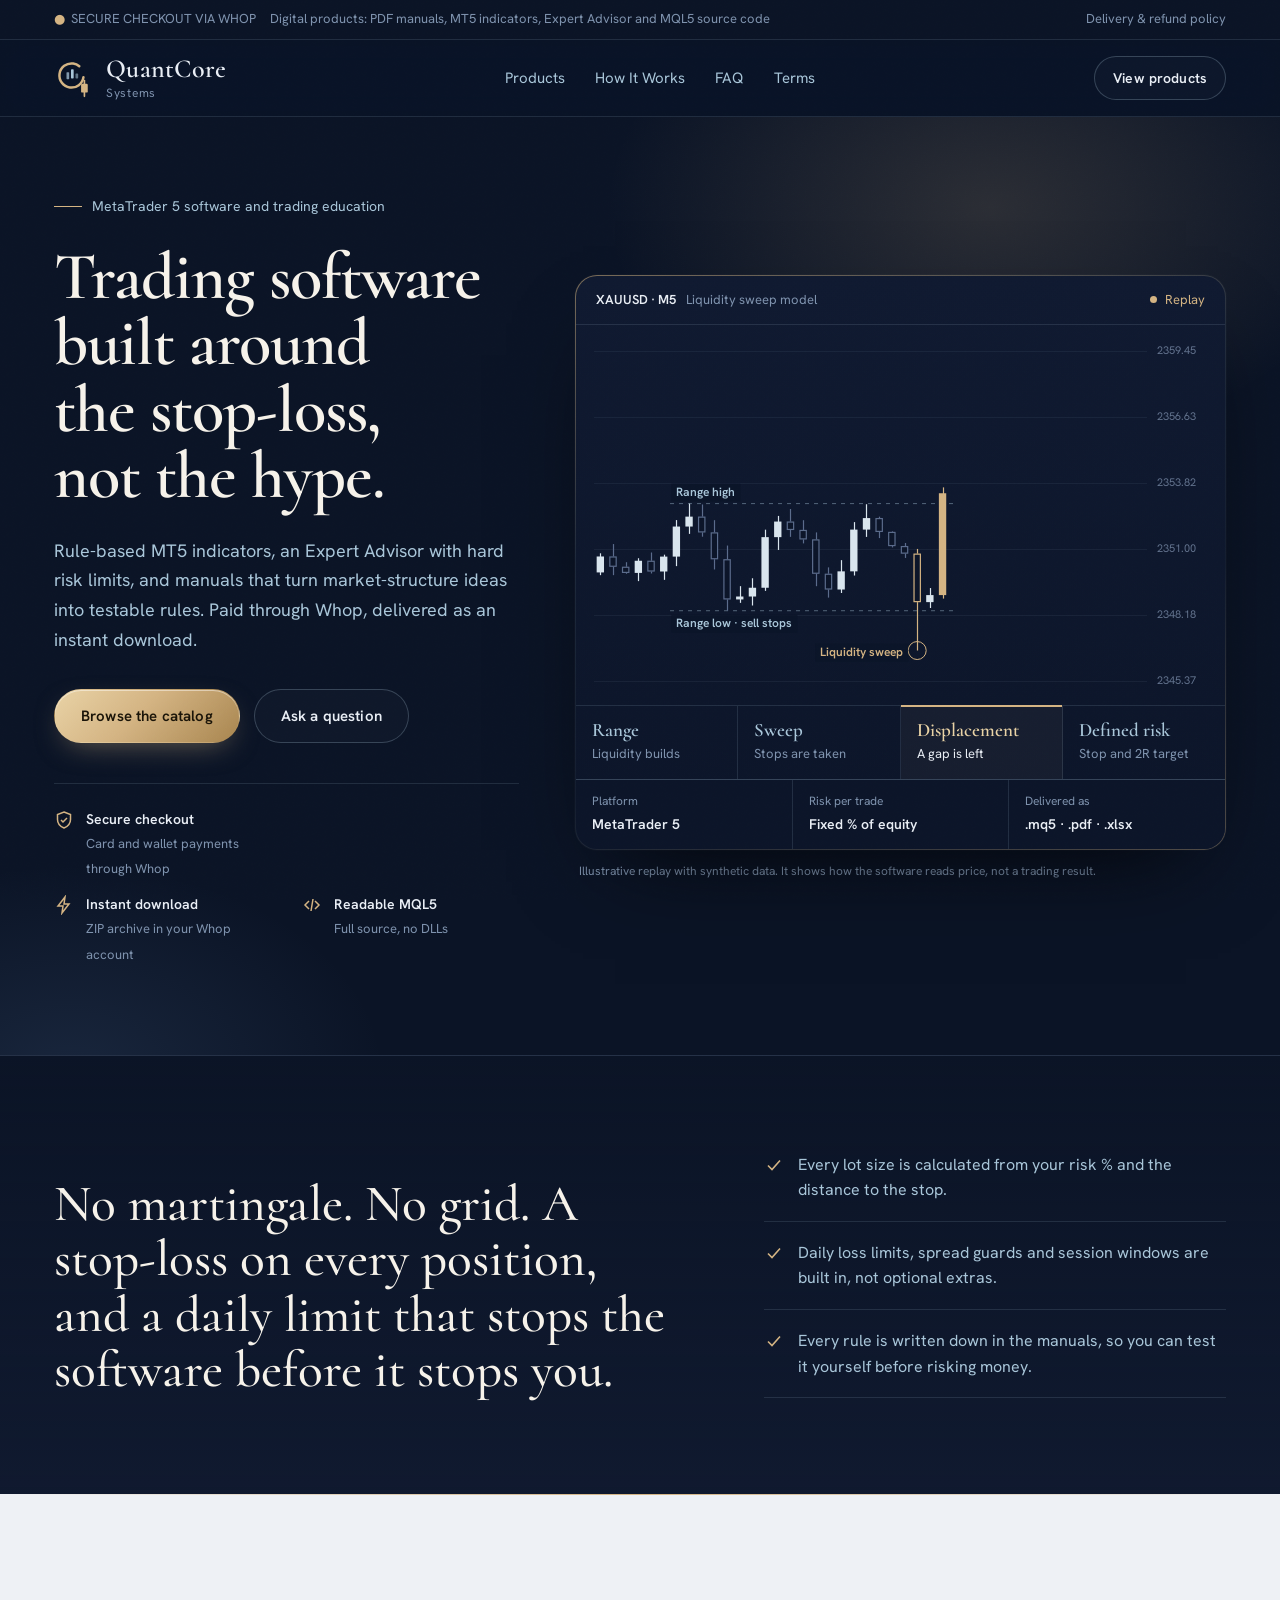
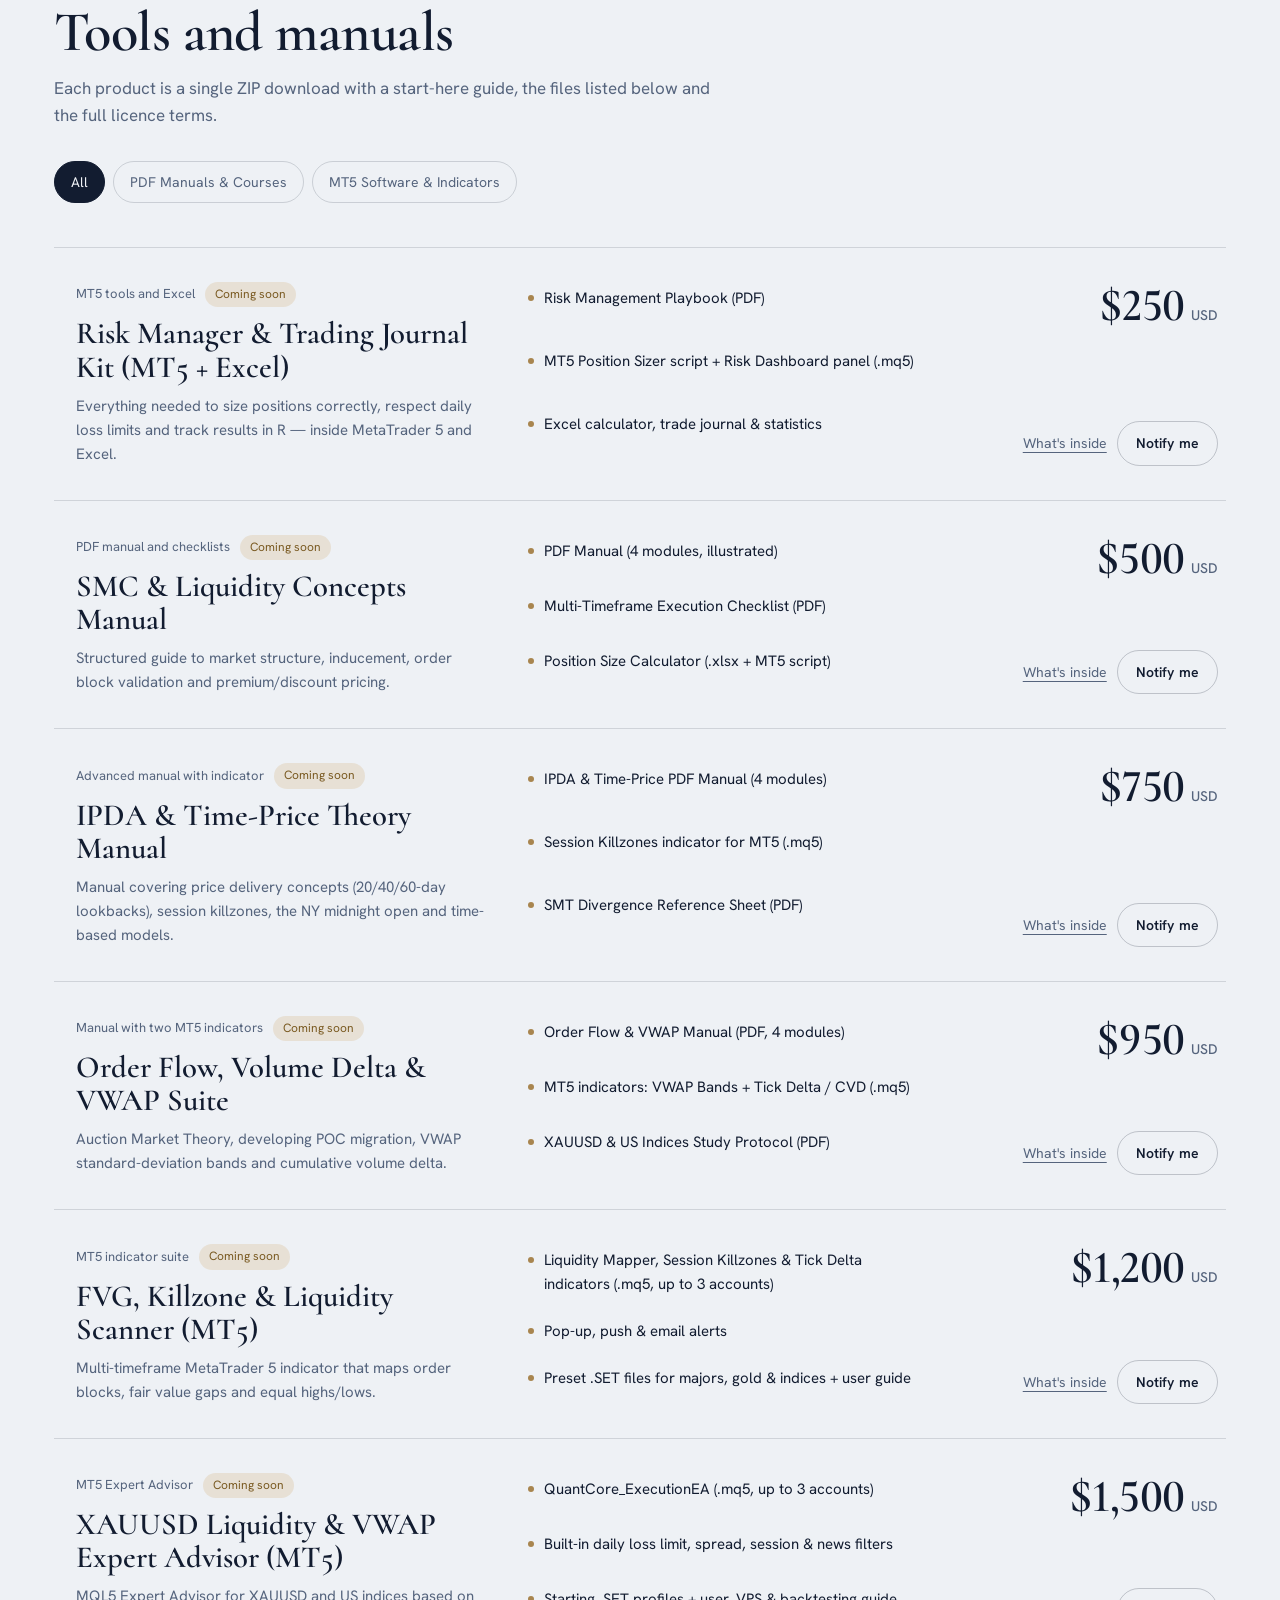
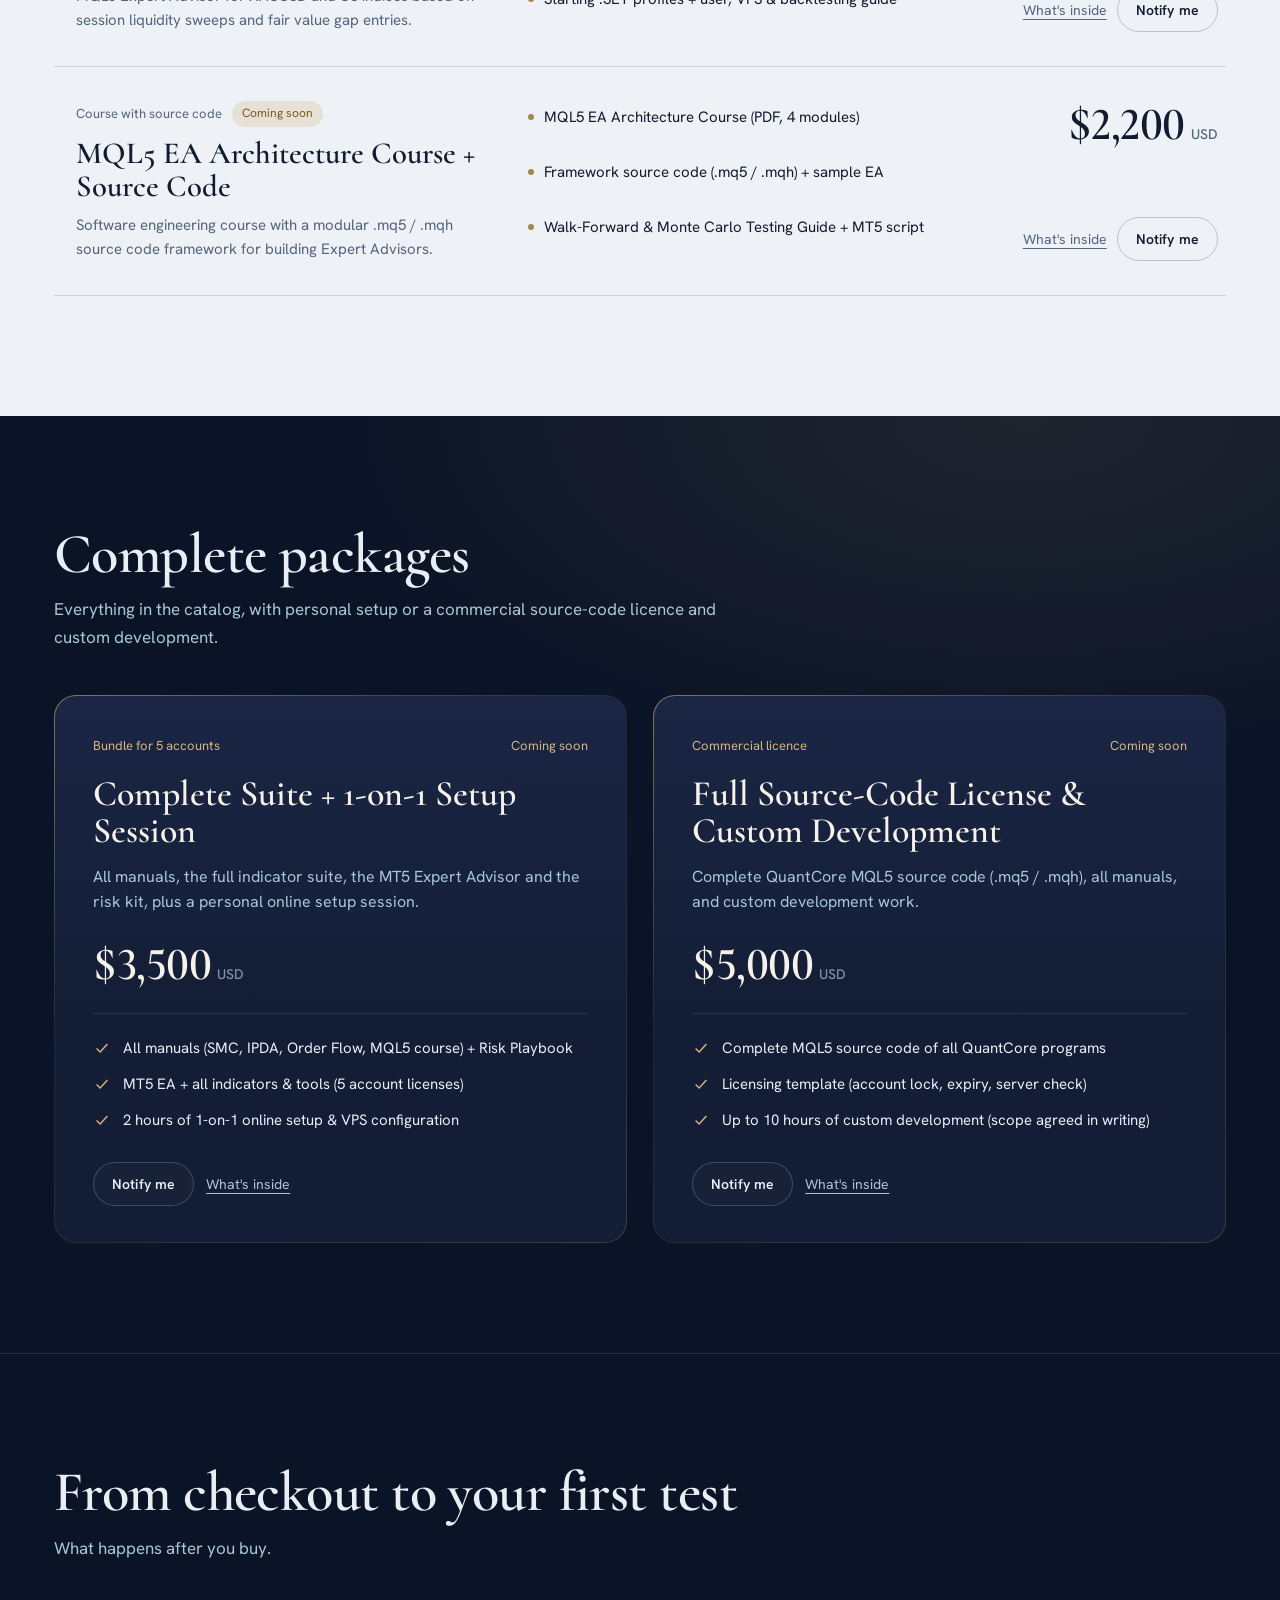
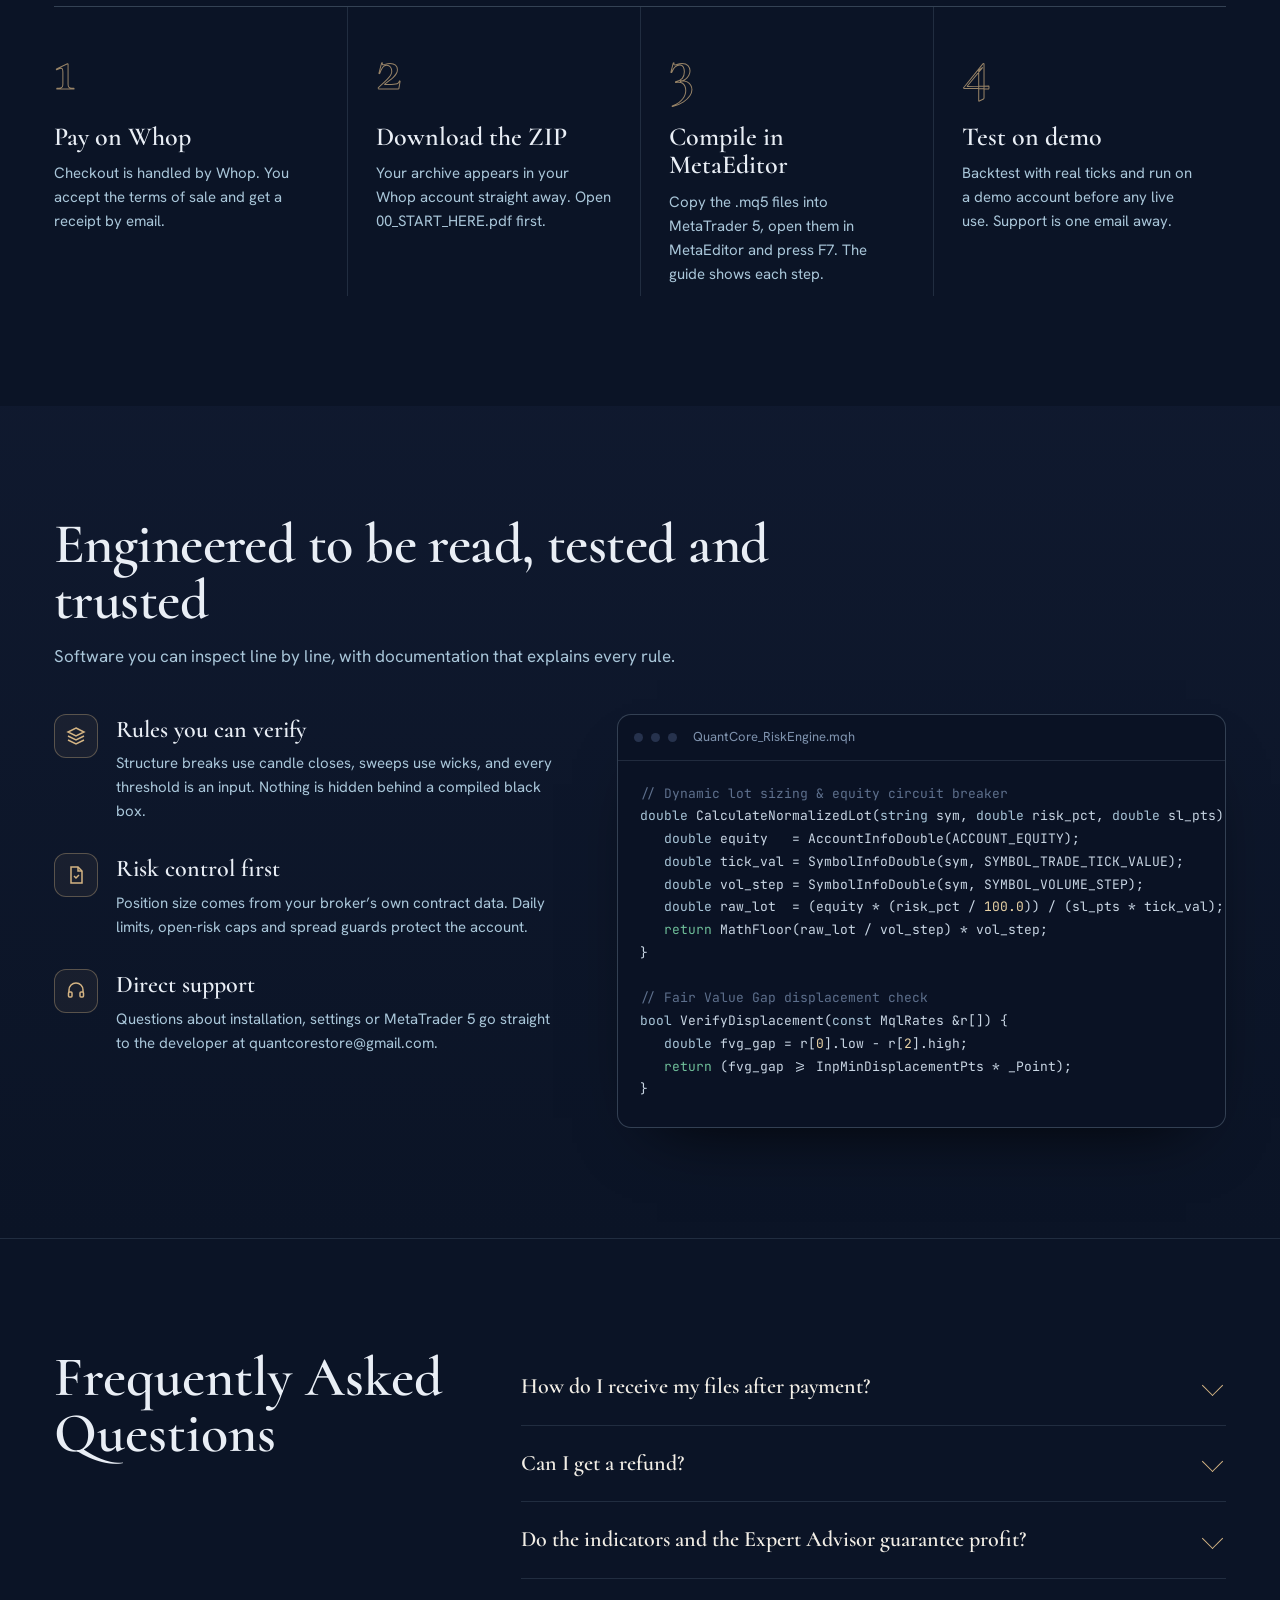
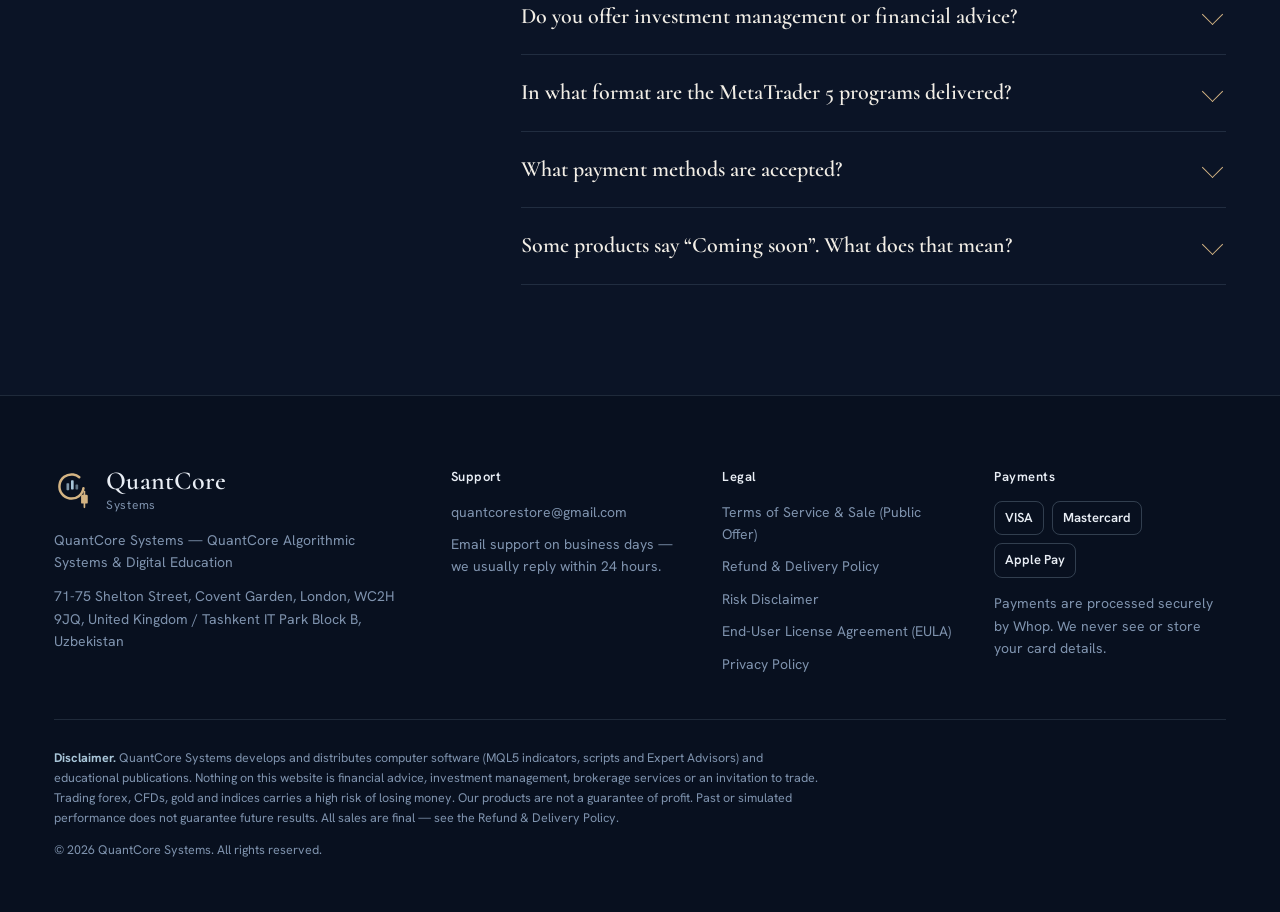
==== index.html @ 987fb8be "QuantCore Systems storefront" ====
<!DOCTYPE html>
<html lang="en">
<head>
<meta charset="UTF-8">
<meta name="viewport" content="width=device-width, initial-scale=1.0">
<title>QuantCore Systems</title>
<meta name="description" content="">
<meta name="theme-color" content="#0B1426">
<link rel="icon" href="assets/logo.svg" type="image/svg+xml">
<link rel="preconnect" href="https://fonts.googleapis.com">
<link rel="preconnect" href="https://fonts.gstatic.com" crossorigin>
<link href="https://fonts.googleapis.com/css2?family=Cormorant:ital,wght@0,500;0,600;0,700;1,500&family=Hanken+Grotesk:wght@400;500;600;700&family=JetBrains+Mono:wght@400&display=swap" rel="stylesheet">
<style>
:root{
  --midnight:#0B1426; --ink:#131D35; --ink-2:#1A2644; --line:rgba(169,198,217,.14); --line-2:rgba(169,198,217,.26);
  --gold:#D4B483; --gold-2:#E9D3A6; --gold-deep:#A8854F; --glacier:#A9C6D9; --fog:#7F93AE;
  --paper:#EEF1F5; --paper-2:#E3E8EF; --text:#E9EEF5; --ink-text:#121C30; --ink-muted:#55647D;
  --bull:#6FBF9A; --bear:#D9776F;
  --serif:"Cormorant", "Iowan Old Style", Georgia, serif;
  --sans:"Hanken Grotesk", system-ui, -apple-system, "Segoe UI", sans-serif;
  --mono:"JetBrains Mono", ui-monospace, Consolas, monospace;
  --r-s:6px; --r-m:14px; --r-l:22px;
  --wrap:1220px;
}
*{box-sizing:border-box}
html{scroll-behavior:smooth;-webkit-text-size-adjust:100%}
@media (prefers-reduced-motion:reduce){html{scroll-behavior:auto}*{animation:none!important;transition:none!important}}
body{margin:0;background:var(--midnight);color:var(--text);font:400 16px/1.6 var(--sans);-webkit-font-smoothing:antialiased;overflow-x:hidden}
img,svg,canvas{display:block}
a{color:inherit}
button{font:inherit;color:inherit;cursor:pointer}
:focus-visible{outline:2px solid var(--gold);outline-offset:3px;border-radius:4px}
.wrap{max-width:var(--wrap);margin:0 auto;padding:0 24px}
.sr{position:absolute;width:1px;height:1px;overflow:hidden;clip:rect(0 0 0 0)}
body::before{content:"";position:fixed;inset:0;pointer-events:none;z-index:100;opacity:.05;mix-blend-mode:overlay;
  background-image:url("data:image/svg+xml,%3Csvg xmlns='http://www.w3.org/2000/svg' width='160' height='160'%3E%3Cfilter id='n'%3E%3CfeTurbulence baseFrequency='.9' numOctaves='2' stitchTiles='stitch'/%3E%3C/filter%3E%3Crect width='100%25' height='100%25' filter='url(%23n)'/%3E%3C/svg%3E")}

/* ---------- buttons ---------- */
.btn{display:inline-flex;align-items:center;justify-content:center;gap:10px;padding:14px 26px;border-radius:999px;font-weight:600;font-size:15px;letter-spacing:.01em;text-decoration:none;border:1px solid transparent;transition:transform .2s,background .2s,border-color .2s,color .2s;position:relative;overflow:hidden;white-space:nowrap}
.btn-gold{background:linear-gradient(135deg,var(--gold-2),var(--gold) 45%,var(--gold-deep));color:#1A1408;box-shadow:0 10px 30px -12px rgba(212,180,131,.55),inset 0 1px 0 rgba(255,255,255,.45)}
.btn-gold::after{content:"";position:absolute;inset:0;background:linear-gradient(105deg,transparent 35%,rgba(255,255,255,.55) 50%,transparent 65%);transform:translateX(-120%);transition:transform .7s}
.btn-gold:hover::after{transform:translateX(120%)}
.btn-gold:hover{transform:translateY(-1px)}
.btn-ghost{border-color:var(--line-2);color:var(--text);background:rgba(255,255,255,.02)}
.btn-ghost:hover{border-color:var(--gold);color:var(--gold-2)}
.btn-dark{background:var(--ink-text);color:var(--paper)}
.btn-dark:hover{background:#000}
.btn-line-dark{border-color:rgba(18,28,48,.22);color:var(--ink-text);background:transparent}
.btn-line-dark:hover{border-color:var(--ink-text)}
.btn-sm{padding:10px 18px;font-size:14px}

/* ---------- top bar & header ---------- */
.topbar{border-bottom:1px solid var(--line);font-size:13px;color:var(--fog)}
.topbar .wrap{display:flex;justify-content:space-between;gap:16px;padding-top:9px;padding-bottom:9px}
.topbar a{text-decoration:none}.topbar a:hover{color:var(--gold-2)}
.topbar .lock{color:var(--gold);margin-right:6px}
header.site{position:sticky;top:0;z-index:50;background:rgba(11,20,38,.72);backdrop-filter:saturate(1.4) blur(14px);-webkit-backdrop-filter:saturate(1.4) blur(14px);border-bottom:1px solid var(--line)}
header.site .wrap{display:flex;align-items:center;justify-content:space-between;height:76px;gap:24px}
.brand{display:flex;align-items:center;gap:12px;text-decoration:none}
.brand svg{width:40px;height:40px}
.brand .wm{display:flex;flex-direction:column;line-height:1}
.brand .wm b{font:600 26px/1 var(--serif);letter-spacing:.01em;color:var(--text)}
.brand .wm > span{font-size:12px;color:var(--fog);margin-top:5px;letter-spacing:.06em}
.brand .tag{font-size:11px;color:var(--gold);border:1px solid rgba(212,180,131,.35);border-radius:999px;padding:2px 8px;margin-left:4px}
nav.main{display:flex;gap:30px;font-size:15px;color:var(--glacier)}
nav.main a{text-decoration:none;position:relative;padding:6px 0}
nav.main a::after{content:"";position:absolute;left:0;right:0;bottom:0;height:1px;background:var(--gold);transform:scaleX(0);transform-origin:left;transition:transform .25s}
nav.main a:hover{color:var(--text)}nav.main a:hover::after{transform:scaleX(1)}
.menu-btn{display:none;background:none;border:1px solid var(--line-2);border-radius:10px;width:44px;height:44px}
.mnav{display:none;border-top:1px solid var(--line);padding:12px 24px 18px}
.mnav a{display:block;padding:10px 0;text-decoration:none;color:var(--glacier);border-bottom:1px solid var(--line)}
@media (max-width:960px){nav.main,.hdr-cta{display:none}.menu-btn{display:inline-grid;place-items:center}.mnav.open{display:block}}

/* ---------- hero ---------- */
.hero{position:relative;padding:72px 0 88px;overflow:hidden}
.hero::before{content:"";position:absolute;width:1100px;height:700px;right:-260px;top:-260px;background:radial-gradient(closest-side,rgba(212,180,131,.16),transparent 70%);pointer-events:none}
.hero::after{content:"";position:absolute;width:900px;height:600px;left:-380px;bottom:-320px;background:radial-gradient(closest-side,rgba(110,150,200,.14),transparent 70%);pointer-events:none}
.hero .wrap{position:relative;z-index:1;display:grid;grid-template-columns:minmax(0,5fr) minmax(0,7fr);gap:56px;align-items:center}
.hero .kicker{display:inline-flex;align-items:center;gap:10px;font-size:14px;color:var(--glacier);margin-bottom:26px}
.hero .kicker i{width:28px;height:1px;background:var(--gold)}
.hero h1{font:600 clamp(42px,5.2vw,72px)/1 var(--serif);letter-spacing:-.015em;margin:0 0 26px;color:#F6F2EA;text-wrap:balance}
.hero p.lead{font-size:18px;line-height:1.65;color:var(--glacier);max-width:34em;margin:0 0 34px}
.hero .ctas{display:flex;flex-wrap:wrap;gap:14px;margin-bottom:40px}
.trust{display:flex;flex-wrap:wrap;gap:12px 28px;padding-top:24px;border-top:1px solid var(--line)}
.trust div{display:flex;gap:12px;align-items:flex-start;max-width:220px}
.trust svg{width:20px;height:20px;flex:none;margin-top:2px;color:var(--gold)}
.trust b{display:block;font-weight:600;font-size:14px;color:var(--text)}
.trust span{font-size:13px;color:var(--fog)}

/* instrument panel */
.instrument{position:relative;border-radius:var(--r-l);padding:1px;background:linear-gradient(160deg,rgba(212,180,131,.55),rgba(169,198,217,.12) 35%,rgba(169,198,217,.06) 65%,rgba(212,180,131,.35));box-shadow:0 40px 90px -40px rgba(0,0,0,.8),0 0 0 1px rgba(255,255,255,.02)}
.instrument .in{border-radius:calc(var(--r-l) - 1px);background:linear-gradient(180deg,#101A31,#0C1529);overflow:hidden}
.instrument .bar{display:flex;align-items:center;justify-content:space-between;padding:14px 20px;border-bottom:1px solid var(--line);font-size:13px;color:var(--fog)}
.instrument .bar b{color:var(--text);font-weight:600;margin-right:10px}
.instrument .live{display:inline-flex;align-items:center;gap:8px;color:var(--gold)}
.instrument .live i{width:7px;height:7px;border-radius:50%;background:var(--gold);box-shadow:0 0 0 0 rgba(212,180,131,.6);animation:pulse 2s infinite}
@keyframes pulse{70%{box-shadow:0 0 0 9px rgba(212,180,131,0)}100%{box-shadow:0 0 0 0 rgba(212,180,131,0)}}
#chart{width:100%;height:380px}
.phases{display:grid;grid-template-columns:repeat(4,1fr);border-top:1px solid var(--line)}
.phases li{list-style:none;padding:14px 16px;border-right:1px solid var(--line);font-size:13px;color:var(--fog);transition:color .3s,background .3s;position:relative}
.phases li:last-child{border-right:0}
.phases li b{display:block;font:600 19px/1.1 var(--serif);color:var(--glacier);margin-bottom:3px;transition:color .3s}
.phases li::before{content:"";position:absolute;left:0;right:0;top:-1px;height:2px;background:var(--gold);transform:scaleX(0);transform-origin:left;transition:transform .5s}
.phases li.on{color:var(--text);background:rgba(212,180,131,.05)}
.phases li.on b{color:var(--gold-2)}
.phases li.on::before{transform:scaleX(1)}
.phases{margin:0;padding:0}
.stats{display:grid;grid-template-columns:repeat(3,1fr);gap:1px;background:var(--line);border-top:1px solid var(--line)}
.stats div{background:#0C1529;padding:12px 16px}
.stats span{display:block;font-size:12px;color:var(--fog)}
.stats b{font-weight:600;font-size:14px}
.chart-note{font-size:12px;color:var(--fog);margin:12px 4px 0}

@media (max-width:1060px){.hero .wrap{grid-template-columns:1fr}.hero{padding-top:48px}}
@media (max-width:560px){#chart{height:300px}.phases{grid-template-columns:repeat(2,1fr)}.phases li:nth-child(2){border-right:0}.phases li:nth-child(-n+2){border-bottom:1px solid var(--line)}}

/* ---------- statement ---------- */
.statement{padding:96px 0;border-top:1px solid var(--line);background:linear-gradient(180deg,transparent,rgba(19,29,53,.6))}
.statement .wrap{display:grid;grid-template-columns:minmax(0,7fr) minmax(0,5fr);gap:64px;align-items:end}
.statement blockquote{margin:0;font:500 clamp(34px,4vw,56px)/1.08 var(--serif);color:#F6F2EA;text-wrap:balance}
.statement ul{margin:0;padding:0;list-style:none;display:grid;gap:18px}
.statement li{display:flex;gap:14px;font-size:16px;color:var(--glacier);padding-bottom:18px;border-bottom:1px solid var(--line)}
.statement li svg{flex:none;width:20px;height:20px;color:var(--gold);margin-top:3px}
@media (max-width:900px){.statement .wrap{grid-template-columns:1fr;gap:36px}}

/* ---------- catalog (light) ---------- */
.catalog{background:var(--paper);color:var(--ink-text);padding:110px 0 120px;position:relative}
.catalog::before{content:"";position:absolute;left:0;right:0;top:0;height:1px;background:linear-gradient(90deg,transparent,var(--gold),transparent)}
.sec-head{display:flex;justify-content:space-between;align-items:flex-end;gap:32px;margin-bottom:44px;flex-wrap:wrap}
.sec-head h2{font:600 clamp(38px,4.4vw,60px)/1 var(--serif);margin:0;letter-spacing:-.01em;max-width:14em}
.sec-head p{margin:14px 0 0;max-width:40em;color:var(--glacier);font-size:17px}
.catalog .sec-head p{color:var(--ink-muted)}
.filters{display:flex;flex-wrap:wrap;gap:8px}
.filters button{border:1px solid rgba(18,28,48,.16);background:transparent;border-radius:999px;padding:9px 16px;font-size:14px;color:var(--ink-muted);transition:all .2s}
.filters button:hover{border-color:var(--ink-text);color:var(--ink-text)}
.filters button[aria-pressed=true]{background:var(--ink-text);border-color:var(--ink-text);color:var(--paper)}
.list{border-top:1px solid rgba(18,28,48,.14)}
.row{display:grid;grid-template-columns:minmax(0,4.2fr) minmax(0,4fr) minmax(0,2.6fr);gap:36px;padding:34px 8px 34px 22px;border-bottom:1px solid rgba(18,28,48,.14);position:relative;transition:background .25s}
.row::before{content:"";position:absolute;left:0;top:22px;bottom:22px;width:2px;background:var(--gold-deep);transform:scaleY(0);transition:transform .3s;transform-origin:top}
.row:hover{background:rgba(255,255,255,.55)}.row:hover::before{transform:scaleY(1)}
.row .meta{font-size:13px;color:var(--ink-muted);display:flex;gap:10px;align-items:center;flex-wrap:wrap;margin-bottom:10px}
.row .soon{font-size:12px;color:#7A5A22;background:rgba(212,180,131,.28);border-radius:999px;padding:3px 10px}
.row h3{font:600 clamp(26px,2.4vw,32px)/1.08 var(--serif);margin:0 0 10px}
.row .desc{margin:0;color:var(--ink-muted);font-size:15px;max-width:34em}
.row ul{margin:4px 0 0;padding:0;list-style:none;display:grid;gap:9px;font-size:15px}
.row ul li{display:flex;gap:10px}
.row ul li::before{content:"";flex:none;width:6px;height:6px;margin-top:9px;border-radius:50%;background:var(--gold-deep)}
.row .buy{display:flex;flex-direction:column;align-items:flex-end;justify-content:space-between;gap:16px;text-align:right}
.price{font:600 46px/1 var(--serif);letter-spacing:-.01em;font-variant-numeric:lining-nums}
.price small{font:500 14px var(--sans);color:var(--ink-muted);margin-left:6px;letter-spacing:0}
.row .acts{display:flex;gap:10px;flex-wrap:wrap;justify-content:flex-end}
.linkbtn{background:none;border:0;padding:0;color:var(--ink-muted);text-decoration:underline;text-underline-offset:4px;font-size:14px}
.linkbtn:hover{color:var(--ink-text)}
@media (max-width:980px){.row{grid-template-columns:1fr;gap:18px;padding-left:16px}.row .buy{flex-direction:row;align-items:center;text-align:left}}
@media (max-width:520px){.row .buy{flex-direction:column;align-items:flex-start}.row .acts{justify-content:flex-start}}

/* ---------- tiers (dark) ---------- */
.tiers{padding:110px 0;background:radial-gradient(1200px 600px at 80% 0%,rgba(212,180,131,.10),transparent 60%),var(--midnight)}
.tiers .sec-head p{color:var(--glacier)}
.tier-grid{display:grid;grid-template-columns:1fr 1fr;gap:26px}
.tier{position:relative;border-radius:var(--r-l);padding:1px;background:linear-gradient(150deg,rgba(212,180,131,.6),rgba(169,198,217,.1) 40%,rgba(212,180,131,.25));isolation:isolate}
.tier .in{position:relative;border-radius:calc(var(--r-l) - 1px);background:linear-gradient(180deg,var(--ink-2),var(--ink) 60%);padding:40px 38px 36px;height:100%;display:flex;flex-direction:column;overflow:hidden}
.tier .in::before{content:"";position:absolute;inset:0;background:radial-gradient(420px circle at var(--mx,50%) var(--my,-20%),rgba(212,180,131,.16),transparent 60%);opacity:0;transition:opacity .3s;pointer-events:none}
.tier:hover .in::before{opacity:1}
.tier .label{font-size:13px;color:var(--gold);margin-bottom:18px;display:flex;justify-content:space-between;gap:10px}
.tier h3{font:600 clamp(30px,2.8vw,40px)/1.05 var(--serif);margin:0 0 14px;color:#F6F2EA}
.tier p{color:var(--glacier);margin:0 0 26px}
.tier .price{color:#F6F2EA;margin-bottom:26px}
.tier .price small{color:var(--fog)}
.tier ul{list-style:none;margin:0 0 30px;padding:0;display:grid;gap:12px;border-top:1px solid var(--line);padding-top:22px}
.tier li{display:flex;gap:12px;color:var(--text);font-size:15px}
.tier li svg{flex:none;width:18px;height:18px;color:var(--gold);margin-top:3px}
.tier .acts{margin-top:auto;display:flex;gap:12px;flex-wrap:wrap;align-items:center}
.tier .linkbtn{color:var(--glacier)}.tier .linkbtn:hover{color:var(--gold-2)}
@media (max-width:900px){.tier-grid{grid-template-columns:1fr}.tier .in{padding:32px 24px}}

/* ---------- steps ---------- */
.steps{padding:110px 0;border-top:1px solid var(--line)}
.step-grid{display:grid;grid-template-columns:repeat(4,1fr);gap:0;counter-reset:s;border-top:1px solid var(--line-2)}
.step{padding:30px 28px 10px 0;position:relative}
.step + .step{padding-left:28px;border-left:1px solid var(--line)}
.step .n{font:600 64px/1 var(--serif);color:transparent;-webkit-text-stroke:1px rgba(212,180,131,.7);margin-bottom:22px}
.step h3{font:600 26px/1.1 var(--serif);margin:0 0 10px}
.step p{margin:0;color:var(--glacier);font-size:15px}
@media (max-width:900px){.step-grid{grid-template-columns:1fr 1fr}.step:nth-child(3){padding-left:0;border-left:0}.step{border-bottom:1px solid var(--line);padding-bottom:28px}}
@media (max-width:560px){.step-grid{grid-template-columns:1fr}.step,.step + .step{padding-left:0;border-left:0}}

/* ---------- features + code ---------- */
.features{padding:110px 0;background:linear-gradient(180deg,rgba(19,29,53,.55),transparent)}
.feat-grid{display:grid;grid-template-columns:minmax(0,5fr) minmax(0,6fr);gap:56px;align-items:start}
.feat-list{display:grid;gap:30px}
.feat{display:grid;grid-template-columns:44px 1fr;gap:18px}
.feat .ico{width:44px;height:44px;border-radius:12px;border:1px solid rgba(212,180,131,.35);display:grid;place-items:center;color:var(--gold);background:rgba(212,180,131,.06)}
.feat .ico svg{width:20px;height:20px}
.feat h3{font:600 24px/1.15 var(--serif);margin:2px 0 8px}
.feat p{margin:0;color:var(--glacier);font-size:15px}
.code{border-radius:var(--r-m);border:1px solid var(--line-2);background:#0A1224;overflow:hidden;box-shadow:0 30px 70px -40px #000}
.code .bar{display:flex;gap:8px;align-items:center;padding:12px 16px;border-bottom:1px solid var(--line);font-size:13px;color:var(--fog)}
.code .bar i{width:9px;height:9px;border-radius:50%;background:#26324D}
.code .bar span{margin-left:8px}
.code pre{margin:0;padding:22px 22px 26px;font:13px/1.75 var(--mono);color:#C9D6E4;overflow-x:auto}
.tk-k{color:var(--glacier)}.tk-n{color:var(--gold-2)}.tk-c{color:#5E708D}.tk-r{color:var(--bull)}
@media (max-width:960px){.feat-grid{grid-template-columns:1fr}}

/* ---------- faq ---------- */
.faq{padding:110px 0;border-top:1px solid var(--line)}
.faq .wrap{display:grid;grid-template-columns:minmax(0,4fr) minmax(0,7fr);gap:64px}
.faq h2{font:600 clamp(38px,4.4vw,56px)/1 var(--serif);margin:0;position:sticky;top:110px}
.faq details{border-bottom:1px solid var(--line)}
.faq summary{list-style:none;cursor:pointer;padding:24px 44px 24px 0;font:600 22px/1.25 var(--serif);position:relative;color:#F2EEE6}
.faq summary::-webkit-details-marker{display:none}
.faq summary::after{content:"";position:absolute;right:6px;top:50%;width:14px;height:14px;margin-top:-9px;border-right:1.5px solid var(--gold);border-bottom:1.5px solid var(--gold);transform:rotate(45deg);transition:transform .25s}
.faq details[open] summary::after{transform:rotate(-135deg);margin-top:-2px}
.faq details p{margin:0 0 24px;color:var(--glacier);max-width:42em;white-space:pre-line}
@media (max-width:900px){.faq .wrap{grid-template-columns:1fr;gap:20px}.faq h2{position:static}}

/* ---------- footer ---------- */
footer{border-top:1px solid var(--line);padding:72px 0 40px;background:#08101F;color:var(--fog);font-size:14px}
.foot-grid{display:grid;grid-template-columns:minmax(0,4fr) repeat(3,minmax(0,2.6fr));gap:40px;padding-bottom:44px;border-bottom:1px solid var(--line)}
footer h4{font:600 13px var(--sans);color:var(--text);margin:0 0 16px;letter-spacing:.04em}
footer ul{list-style:none;margin:0;padding:0;display:grid;gap:10px}
footer a{text-decoration:none}footer a:hover{color:var(--gold-2)}
footer .brand{margin-bottom:18px}
footer p{margin:0 0 12px;line-height:1.6}
.pay{display:flex;flex-wrap:wrap;gap:8px;margin-bottom:14px}
.pay span{border:1px solid var(--line-2);border-radius:8px;padding:6px 10px;color:var(--text);font-size:13px;font-weight:600}
.disc{padding-top:28px;font-size:12.5px;line-height:1.7;max-width:110ch}
.disc b{color:var(--glacier)}
@media (max-width:900px){.foot-grid{grid-template-columns:1fr 1fr}}
@media (max-width:560px){.foot-grid{grid-template-columns:1fr}}

/* ---------- modal ---------- */
.modal{position:fixed;inset:0;z-index:80;display:none;align-items:flex-start;justify-content:center;padding:40px 16px;overflow-y:auto;background:rgba(5,10,20,.72);backdrop-filter:blur(8px);-webkit-backdrop-filter:blur(8px)}
.modal.open{display:flex;animation:fade .25s ease}
@keyframes fade{from{opacity:0}to{opacity:1}}
.sheet{width:100%;max-width:820px;border-radius:var(--r-l);background:var(--paper);color:var(--ink-text);box-shadow:0 50px 120px -30px rgba(0,0,0,.7);animation:rise .3s cubic-bezier(.2,.8,.2,1)}
@keyframes rise{from{transform:translateY(16px);opacity:.6}to{transform:none;opacity:1}}
.sheet-head{display:flex;justify-content:space-between;gap:20px;align-items:flex-start;padding:32px 36px 22px;border-bottom:1px solid rgba(18,28,48,.12)}
.sheet-head h3{font:600 clamp(28px,3vw,38px)/1.05 var(--serif);margin:6px 0 0}
.sheet-head .meta{font-size:13px;color:var(--ink-muted)}
.x{flex:none;width:42px;height:42px;border-radius:50%;border:1px solid rgba(18,28,48,.16);background:transparent;display:grid;place-items:center}
.x:hover{border-color:var(--ink-text)}
.sheet-body{padding:26px 36px 34px}
.sheet-body ol{margin:0 0 24px;padding:0;list-style:none;counter-reset:m;display:grid;gap:10px}
.sheet-body ol li{counter-increment:m;display:grid;grid-template-columns:34px 1fr;gap:12px;padding:14px 16px;border-radius:12px;background:#fff;border:1px solid rgba(18,28,48,.08);font-size:15px}
.sheet-body ol li::before{content:counter(m);font:600 22px/1 var(--serif);color:var(--gold-deep)}
.facts{display:grid;grid-template-columns:repeat(3,1fr);gap:1px;background:rgba(18,28,48,.12);border-radius:12px;overflow:hidden;margin-bottom:20px}
.facts div{background:var(--paper-2);padding:14px 16px;font-size:14px}
.facts span{display:block;color:var(--ink-muted);font-size:12.5px}
.facts b{font-weight:600}
.fine{font-size:13px;color:var(--ink-muted);margin:0 0 22px}
.fine a{color:var(--ink-text)}
.sheet-foot{display:flex;justify-content:space-between;align-items:center;gap:16px;flex-wrap:wrap;padding-top:20px;border-top:1px solid rgba(18,28,48,.12)}
.legal{font-size:15px;line-height:1.7;color:#2A364D}
.legal h4{font:600 22px/1.2 var(--serif);color:var(--ink-text);margin:24px 0 6px}
.legal ul,.legal ol{padding-left:22px}
.legal strong{color:var(--ink-text)}
@media (max-width:600px){.facts{grid-template-columns:1fr}.sheet-head,.sheet-body{padding-left:20px;padding-right:20px}}

@media (max-width:760px){.hide-sm{display:none}}
#loadError{display:none;max-width:520px;margin:120px auto;padding:22px;border:1px solid rgba(217,119,111,.4);border-radius:14px;color:var(--bear);text-align:center}
</style>
</head>
<body>
<div id="loadError">Site content could not be loaded. Refresh the page to try again.</div>

<div id="app" hidden>
  <div class="topbar" id="topBar"><div class="wrap">
    <span><span class="lock">●</span><span data-bind="topBar.badgeText"></span><span class="sr"> — </span><span class="hide-sm" data-bind="topBar.infoText" style="margin-left:14px;color:var(--fog)"></span></span>
    <a href="#legal/refund">Delivery &amp; refund policy</a>
  </div></div>

  <header class="site">
    <div class="wrap">
      <a class="brand" href="#" aria-label="QuantCore Systems home">
        <svg viewBox="0 0 48 48" fill="none" aria-hidden="true"><circle cx="21" cy="21" r="14.5" stroke="#D4B483" stroke-width="3" stroke-linecap="round" stroke-dasharray="76 15.1" transform="rotate(8 21 21)"/><line x1="36.5" y1="27" x2="36.5" y2="46" stroke="#D4B483" stroke-width="2" stroke-linecap="round"/><rect x="32.5" y="31" width="8" height="10.5" rx="1.4" fill="#D4B483"/><rect x="15" y="17" width="3.2" height="8.5" rx=".8" fill="#A9C6D9" opacity=".75"/><rect x="20.4" y="13.5" width="3.2" height="11" rx=".8" fill="#A9C6D9"/><rect x="25.8" y="18.5" width="3.2" height="6" rx=".8" fill="#A9C6D9" opacity=".55"/></svg>
        <span class="wm"><b><span data-bind="brand.namePart1x"></span></b><span>Systems</span></span>
        <span class="tag" id="versionTag" data-bind="brand.versionTag"></span>
      </a>
      <nav class="main" id="mainNav" aria-label="Main"></nav>
      <a class="btn btn-ghost btn-sm hdr-cta" href="#catalog">View products</a>
      <button class="menu-btn" id="menuBtn" aria-label="Open menu" aria-expanded="false"><svg width="18" height="18" viewBox="0 0 18 18" stroke="currentColor" stroke-width="1.6"><path d="M2 5h14M2 9h14M2 13h14"/></svg></button>
    </div>
    <nav class="mnav" id="mobileNav" aria-label="Mobile"></nav>
  </header>

  <main>
    <section class="hero">
      <div class="wrap">
        <div>
          <div class="kicker"><i></i><span data-bind="hero.badge"></span></div>
          <h1 id="heroTitle"></h1>
          <p class="lead" data-bind="hero.text"></p>
          <div class="ctas">
            <a class="btn btn-gold" href="#catalog"><span data-bind="hero.primaryCtaLabel"></span></a>
            <a class="btn btn-ghost" href="#contact"><span data-bind="hero.secondaryCtaLabel"></span></a>
          </div>
          <div class="trust" id="heroBadges"></div>
        </div>
        <div>
          <div class="instrument">
            <div class="in">
              <div class="bar"><span><b>XAUUSD · M5</b>Liquidity sweep model</span><span class="live"><i></i>Replay</span></div>
              <canvas id="chart" role="img" aria-label="Animated chart: a range forms, price sweeps the range low, a strong bullish candle leaves a fair value gap, and a long entry is taken with a stop below the sweep and a target at two times the risk."></canvas>
              <ol class="phases" id="phases">
                <li data-p="1"><b>Range</b>Liquidity builds</li>
                <li data-p="2"><b>Sweep</b>Stops are taken</li>
                <li data-p="3"><b>Displacement</b>A gap is left</li>
                <li data-p="4"><b>Defined risk</b>Stop and 2R target</li>
              </ol>
              <div class="stats" id="heroStats"></div>
            </div>
          </div>
          <p class="chart-note">Illustrative replay with synthetic data. It shows how the software reads price, not a trading result.</p>
        </div>
      </div>
    </section>

    <section class="statement" id="principles">
      <div class="wrap">
        <blockquote data-bind="statement.quote"></blockquote>
        <ul id="statementPoints"></ul>
      </div>
    </section>

    <section class="catalog" id="catalog">
      <div class="wrap">
        <div class="sec-head">
          <div><h2 data-bind="catalog.title"></h2><p data-bind="catalog.text"></p></div>
          <div class="filters" id="filterBar" role="group" aria-label="Filter products"></div>
        </div>
        <div class="list" id="productList"></div>
      </div>
    </section>

    <section class="tiers" id="bundles">
      <div class="wrap">
        <div class="sec-head"><div><h2 data-bind="tiers.title"></h2><p data-bind="tiers.text"></p></div></div>
        <div class="tier-grid" id="tierGrid"></div>
      </div>
    </section>

    <section class="steps" id="how">
      <div class="wrap">
        <div class="sec-head"><div><h2 data-bind="steps.title"></h2><p data-bind="steps.text"></p></div></div>
        <div class="step-grid" id="stepGrid"></div>
      </div>
    </section>

    <section class="features" id="architecture">
      <div class="wrap">
        <div class="sec-head"><div><h2 data-bind="features.title"></h2><p data-bind="features.text"></p></div></div>
        <div class="feat-grid">
          <div class="feat-list" id="featureList"></div>
          <div class="code"><div class="bar"><i></i><i></i><i></i><span data-bind="hero.codeFileName"></span></div><pre id="heroCode"></pre></div>
        </div>
      </div>
    </section>

    <section class="faq" id="faq">
      <div class="wrap">
        <h2 data-bind="faq.title"></h2>
        <div id="faqList"></div>
      </div>
    </section>
  </main>

  <footer id="contact">
    <div class="wrap">
      <div class="foot-grid">
        <div>
          <a class="brand" href="#"><svg viewBox="0 0 48 48" fill="none" aria-hidden="true"><circle cx="21" cy="21" r="14.5" stroke="#D4B483" stroke-width="3" stroke-linecap="round" stroke-dasharray="76 15.1" transform="rotate(8 21 21)"/><line x1="36.5" y1="27" x2="36.5" y2="46" stroke="#D4B483" stroke-width="2" stroke-linecap="round"/><rect x="32.5" y="31" width="8" height="10.5" rx="1.4" fill="#D4B483"/><rect x="15" y="17" width="3.2" height="8.5" rx=".8" fill="#A9C6D9" opacity=".75"/><rect x="20.4" y="13.5" width="3.2" height="11" rx=".8" fill="#A9C6D9"/><rect x="25.8" y="18.5" width="3.2" height="6" rx=".8" fill="#A9C6D9" opacity=".55"/></svg><span class="wm"><b><span data-bind="brand.namePart1x"></span></b><span>Systems</span></span></a>
          <p data-bind="seller.legalName"></p>
          <p id="addressBlock" data-bind="seller.address"></p>
        </div>
        <div>
          <h4>Support</h4>
          <ul>
            <li id="emailRow"><a id="emailLink"></a></li>
            <li id="telegramRow"><a id="telegramLink" target="_blank" rel="noopener noreferrer"></a></li>
            <li id="phoneRow"><span id="phoneText"></span></li>
            <li data-bind="seller.responseNote"></li>
          </ul>
        </div>
        <div><h4>Legal</h4><ul id="legalLinks"></ul></div>
        <div><h4 data-bind="payments.title"></h4><div class="pay" id="paymentBadges"></div><p data-bind="payments.note"></p></div>
      </div>
      <div class="disc"><p><b>Disclaimer.</b> <span data-bind="footer.disclaimer"></span></p><p data-bind="footer.copyright"></p></div>
    </div>
  </footer>
</div>

<div class="modal" id="productModal" role="dialog" aria-modal="true" aria-labelledby="pmTitle">
  <div class="sheet">
    <div class="sheet-head"><div><div class="meta" id="pmMeta"></div><h3 id="pmTitle"></h3></div><button class="x" data-close aria-label="Close"><svg width="14" height="14" viewBox="0 0 14 14" stroke="currentColor" stroke-width="1.6"><path d="M1 1l12 12M13 1L1 13"/></svg></button></div>
    <div class="sheet-body" id="pmBody"></div>
  </div>
</div>
<div class="modal" id="legalModal" role="dialog" aria-modal="true" aria-labelledby="lmTitle">
  <div class="sheet">
    <div class="sheet-head"><div><div class="meta">QuantCore Systems</div><h3 id="lmTitle"></h3></div><button class="x" data-close aria-label="Close"><svg width="14" height="14" viewBox="0 0 14 14" stroke="currentColor" stroke-width="1.6"><path d="M1 1l12 12M13 1L1 13"/></svg></button></div>
    <div class="sheet-body legal" id="lmBody"></div>
  </div>
</div>

<script>
'use strict';
let C = null, filter = 'all';
const $ = (id) => document.getElementById(id);
const esc = (s) => String(s ?? '').replace(/[&<>"']/g, c => ({'&':'&amp;','<':'&lt;','>':'&gt;','"':'&quot;',"'":'&#39;'}[c]));
const get = (o, p) => p.split('.').reduce((a, k) => a == null ? undefined : a[k], o);
const safeUrl = (u) => /^(https?:|mailto:|tel:|#)/i.test(String(u || '').trim()) ? String(u).trim() : '';
const money = (p) => { const n = Number(p.price) || 0, s = {USD:'$',EUR:'€',GBP:'£'}[p.currency || 'USD']; return s ? s + n.toLocaleString('en-US') : n.toLocaleString('en-US'); };
const ICON = {
  check:'<svg viewBox="0 0 20 20" fill="none" stroke="currentColor" stroke-width="1.6"><path d="M4 10.5l4 4 8-9"/></svg>',
  shield:'<svg viewBox="0 0 20 20" fill="none" stroke="currentColor" stroke-width="1.5"><path d="M10 2l6.5 2.5v5c0 4-2.8 7-6.5 8.5C6.3 16.5 3.5 13.5 3.5 9.5v-5z"/><path d="M7 10l2 2 4-4"/></svg>',
  bolt:'<svg viewBox="0 0 20 20" fill="none" stroke="currentColor" stroke-width="1.5"><path d="M11 2L4 11h5l-1 7 7-9h-5z"/></svg>',
  code:'<svg viewBox="0 0 20 20" fill="none" stroke="currentColor" stroke-width="1.5"><path d="M7 6l-4 4 4 4M13 6l4 4-4 4M11 4l-2 12"/></svg>',
  layers:'<svg viewBox="0 0 20 20" fill="none" stroke="currentColor" stroke-width="1.5"><path d="M10 2l8 4-8 4-8-4z"/><path d="M2 10l8 4 8-4M2 14l8 4 8-4"/></svg>',
  file:'<svg viewBox="0 0 20 20" fill="none" stroke="currentColor" stroke-width="1.5"><path d="M5 2h7l4 4v12H5z"/><path d="M12 2v4h4M8 11l2 2 3-3"/></svg>',
  support:'<svg viewBox="0 0 20 20" fill="none" stroke="currentColor" stroke-width="1.5"><path d="M3 11V9a7 7 0 0114 0v2"/><rect x="2.5" y="11" width="3.5" height="5" rx="1"/><rect x="14" y="11" width="3.5" height="5" rx="1"/></svg>'
};
const pickIcon = (fa) => ({'fa-shield-halved':'shield','fa-bolt':'bolt','fa-terminal':'code','fa-layer-group':'layers','fa-file-shield':'file','fa-headset':'support'}[fa] || 'check');

function highlight(code){
  return esc(code).split('\n').map(line => {
    const i = line.indexOf('//'); let b = i >= 0 ? line.slice(0, i) : line; const c = i >= 0 ? `<span class="tk-c">${line.slice(i)}</span>` : '';
    b = b.replace(/\b(\d+\.?\d*)\b/g,'<span class="tk-n">$1</span>').replace(/\b(double|int|bool|string|void|const|datetime|input|static)\b/g,'<span class="tk-k">$1</span>').replace(/\b(return|if|else|for|while)\b/g,'<span class="tk-r">$1</span>');
    return b + c; }).join('\n');
}

function bind(){
  document.querySelectorAll('[data-bind]').forEach(el => {
    const k = el.dataset.bind;
    const cap = (w) => (w || '').charAt(0).toUpperCase() + (w || '').slice(1).toLowerCase();
    el.textContent = k === 'brand.namePart1x' ? cap(C.brand.namePart1) + cap(C.brand.namePart2) : (get(C, k) ?? '');
  });
}

function renderNav(){
  const links = (C.nav || []).map(n => `<a href="${esc(safeUrl(n.href))}">${esc(n.label)}</a>`).join('');
  $('mainNav').innerHTML = links; $('mobileNav').innerHTML = links;
}

function renderHero(){
  const h = C.hero || {};
  $('heroTitle').textContent = [h.titleBefore, h.titleHighlight, h.titleAfter].filter(Boolean).join(' ');
  $('heroBadges').innerHTML = (h.badges || []).map(b => `<div>${ICON[pickIcon(b.icon)]}<p style="margin:0"><b>${esc(b.title)}</b><span>${esc(b.subtitle)}</span></p></div>`).join('');
  $('heroStats').innerHTML = (h.stats || []).map(s => `<div><span>${esc(s.label)}</span><b>${esc(s.value)}</b></div>`).join('');
  $('heroCode').innerHTML = highlight(h.code || '');
}

function renderStatement(){
  const s = C.statement || {};
  $('principles').hidden = !s.quote;
  $('statementPoints').innerHTML = (s.points || []).map(p => `<li>${ICON.check}<span>${esc(p)}</span></li>`).join('');
}

const visible = () => (C.products || []).filter(p => p.status !== 'hidden');
const isTier = (p) => p.category === 'enterprise';

function cta(p, dark){
  const cat = C.catalog || {}, url = safeUrl(p.whopUrl);
  if (p.status === 'available' && url) return `<a class="btn btn-sm ${dark ? 'btn-gold' : 'btn-dark'}" href="${esc(url)}" target="_blank" rel="noopener">${esc(cat.buyButton || 'Buy')}</a>`;
  if (url) return `<a class="btn btn-sm ${dark ? 'btn-ghost' : 'btn-line-dark'}" href="${esc(url)}" target="_blank" rel="noopener">${esc(cat.comingSoonButton || 'Join waitlist')}</a>`;
  const mail = C.seller && C.seller.email ? `mailto:${C.seller.email}?subject=${encodeURIComponent('Notify me: ' + p.title)}` : '#contact';
  return `<a class="btn btn-sm ${dark ? 'btn-ghost' : 'btn-line-dark'}" href="${esc(mail)}">${esc(cat.comingSoonNoLinkButton || 'Notify me')}</a>`;
}

function renderFilters(){
  const prods = visible().filter(p => !isTier(p));
  const cats = (C.catalog.categories || []).filter(c => c.id !== 'enterprise' && prods.some(p => p.category === c.id));
  const b = (id, l) => `<button data-filter="${esc(id)}" aria-pressed="${filter === id}">${esc(l)}</button>`;
  $('filterBar').innerHTML = b('all', 'All') + cats.map(c => b(c.id, c.label)).join('');
}

function renderList(){
  const soon = esc((C.catalog || {}).comingSoonLabel || 'Coming soon');
  const prods = visible().filter(p => !isTier(p) && (filter === 'all' || p.category === filter));
  $('productList').innerHTML = prods.map(p => `
    <article class="row">
      <div>
        <div class="meta"><span>${esc(p.badge)}</span>${p.status !== 'available' ? `<span class="soon">${soon}</span>` : ''}</div>
        <h3>${esc(p.title)}</h3>
        <p class="desc">${esc(p.shortDesc)}</p>
      </div>
      <ul>${(p.deliverables || []).map(d => `<li>${esc(d)}</li>`).join('')}</ul>
      <div class="buy">
        <div class="price">${money(p)}<small>${esc(p.currency || 'USD')}</small></div>
        <div class="acts"><button class="linkbtn" data-product="${esc(p.id)}">What's inside</button>${cta(p, false)}</div>
      </div>
    </article>`).join('') || '<p style="padding:30px 0;color:var(--ink-muted)">No products in this category yet.</p>';
}

function renderTiers(){
  const t = visible().filter(isTier);
  $('bundles').hidden = !t.length;
  const soon = esc((C.catalog || {}).comingSoonLabel || 'Coming soon');
  $('tierGrid').innerHTML = t.map(p => `
    <article class="tier"><div class="in">
      <div class="label"><span>${esc(p.badge)}</span>${p.status !== 'available' ? `<span>${soon}</span>` : ''}</div>
      <h3>${esc(p.title)}</h3>
      <p>${esc(p.shortDesc)}</p>
      <div class="price">${money(p)}<small>${esc(p.currency || 'USD')}</small></div>
      <ul>${(p.deliverables || []).map(d => `<li>${ICON.check}<span>${esc(d)}</span></li>`).join('')}</ul>
      <div class="acts">${cta(p, true)}<button class="linkbtn" data-product="${esc(p.id)}">What's inside</button></div>
    </div></article>`).join('');
}

function renderSteps(){
  const s = C.steps || {};
  $('how').hidden = !(s.items && s.items.length);
  $('stepGrid').innerHTML = (s.items || []).map((it, i) => `<div class="step"><div class="n" aria-hidden="true">${i + 1}</div><h3>${esc(it.title)}</h3><p>${esc(it.text)}</p></div>`).join('');
}

function renderFeatures(){
  $('featureList').innerHTML = ((C.features || {}).items || []).map(f => `<div class="feat"><div class="ico">${ICON[pickIcon(f.icon)]}</div><div><h3>${esc(f.title.replace(/^\d+\.\s*/, ''))}</h3><p>${esc(f.text)}</p></div></div>`).join('');
}

function renderFaq(){
  $('faqList').innerHTML = ((C.faq || {}).items || []).map(f => `<details><summary>${esc(f.q)}</summary><p>${esc(f.a)}</p></details>`).join('');
}

function renderFooter(){
  const s = C.seller || {}, show = (id, c) => $(id).hidden = !c;
  show('addressBlock', !!s.address);
  $('emailLink').textContent = s.email || ''; $('emailLink').href = s.email ? 'mailto:' + s.email : '#'; show('emailRow', !!s.email);
  $('telegramLink').textContent = s.telegramLabel || s.telegramUrl || ''; $('telegramLink').href = safeUrl(s.telegramUrl) || '#'; show('telegramRow', !!s.telegramUrl);
  $('phoneText').textContent = [s.phone, s.hours ? `(${s.hours})` : ''].filter(Boolean).join(' '); show('phoneRow', !!s.phone);
  const L = C.legal || {};
  $('legalLinks').innerHTML = Object.keys(L).map(k => `<li><a href="#legal/${esc(k)}">${esc(L[k].title)}</a></li>`).join('');
  $('paymentBadges').innerHTML = ((C.payments || {}).badges || []).map(b => `<span>${esc(b.label)}</span>`).join('');
}

function openModal(id){ const m = $(id); m.classList.add('open'); document.body.style.overflow = 'hidden'; const x = m.querySelector('[data-close]'); x && x.focus(); }
function closeModals(){ document.querySelectorAll('.modal.open').forEach(m => m.classList.remove('open')); document.body.style.overflow = ''; if (location.hash.startsWith('#legal/')) history.replaceState(null, '', location.pathname + location.search); }

function openProduct(id){
  const p = (C.products || []).find(x => x.id === id); if (!p) return;
  $('pmMeta').textContent = [p.badge, p.version].filter(Boolean).join('  ·  ');
  $('pmTitle').textContent = p.title;
  $('pmBody').innerHTML = `
    <p style="margin:0 0 22px;color:var(--ink-muted);font-size:16px">${esc(p.shortDesc)}</p>
    <ol>${(p.modules || []).map(m => `<li>${esc(m)}</li>`).join('')}</ol>
    <div class="facts"><div><span>Delivery</span><b>${esc(p.delivery)}</b></div><div><span>Access period</span><b>${esc(p.accessPeriod)}</b></div><div><span>Support</span><b>${esc(p.support)}</b></div></div>
    <p class="fine">Educational software and materials. Not financial advice and not a guarantee of profit; trading involves a high risk of loss. Digital product, all sales final. <a href="#legal/refund">Refund &amp; delivery policy</a> · <a href="#legal/risk">Risk disclaimer</a></p>
    <div class="sheet-foot"><div class="price">${money(p)}<small>${esc(p.currency || 'USD')}</small></div>${cta(p, false)}</div>`;
  openModal('productModal');
}

function openLegal(k){
  const d = (C.legal || {})[k]; if (!d) return;
  $('lmTitle').textContent = d.title; $('lmBody').innerHTML = d.html || '';
  document.querySelectorAll('.modal.open').forEach(m => m.classList.remove('open'));
  openModal('legalModal');
}
function onHash(){ const m = location.hash.match(/^#legal\/([\w-]+)/); if (m) openLegal(m[1]); }

function render(){
  document.title = (C.seo && C.seo.title) || document.title;
  document.querySelector('meta[name=description]').content = (C.seo && C.seo.description) || '';
  $('topBar').hidden = !(C.topBar && C.topBar.enabled);
  $('versionTag').hidden = !(C.brand && C.brand.versionTag);
  bind(); renderNav(); renderHero(); renderStatement(); renderFilters(); renderList(); renderTiers(); renderSteps(); renderFeatures(); renderFaq(); renderFooter();
}

document.addEventListener('click', e => {
  const f = e.target.closest('[data-filter]'); if (f) { filter = f.dataset.filter; renderFilters(); renderList(); return; }
  const p = e.target.closest('[data-product]'); if (p) { openProduct(p.dataset.product); return; }
  if (e.target.closest('[data-close]') || e.target.classList.contains('modal')) { closeModals(); return; }
  const mb = e.target.closest('#menuBtn'); if (mb) { const o = $('mobileNav').classList.toggle('open'); mb.setAttribute('aria-expanded', o); return; }
  if (e.target.closest('#mobileNav a')) $('mobileNav').classList.remove('open');
});
document.addEventListener('keydown', e => { if (e.key === 'Escape') closeModals(); });
window.addEventListener('hashchange', onHash);
document.addEventListener('pointermove', e => {
  const t = e.target.closest && e.target.closest('.tier'); if (!t) return;
  const r = t.getBoundingClientRect(); t.style.setProperty('--mx', (e.clientX - r.left) + 'px'); t.style.setProperty('--my', (e.clientY - r.top) + 'px');
});

/* ================= hero replay chart ================= */
const Chart = (() => {
  const cv = $('chart'), ctx = cv.getContext('2d');
  const reduce = matchMedia('(prefers-reduced-motion: reduce)').matches;
  const COL = { bull:'#D9E5EE', bear:'#5B6C8C', grid:'rgba(169,198,217,.07)', axis:'#62728D', gold:'#D4B483', goldFill:'rgba(212,180,131,.16)', sl:'#D9776F', tp:'#6FBF9A', text:'#A9C6D9' };
  let W = 0, H = 0, dpr = 1, candles = [], marks = {}, t0 = 0, raf = 0, seed = 1;

  function rnd(){ seed = (seed * 16807) % 2147483647; return (seed - 1) / 2147483646; }
  function build(){
    seed = 1 + Math.floor(Math.random() * 1e6);
    const c = []; let p = 2350;
    const push = (o, cl, wHi, wLo) => { c.push({ o, c: cl, h: Math.max(o, cl) + wHi, l: Math.min(o, cl) - wLo }); };
    // drift in
    for (let i = 0; i < 6; i++) { const n = p + (rnd() - .35) * 1.4; push(p, n, rnd() * .6, rnd() * .6); p = n; }
    // range
    const rc = p; const rStart = c.length;
    for (let i = 0; i < 16; i++) { const tgt = rc + Math.sin(i * .9 + rnd()) * 1.6; const n = tgt + (rnd() - .5) * .5; push(p, n, rnd() * .55 + .1, rnd() * .55 + .1); p = n; }
    const rEnd = c.length - 1;
    let rHi = -1e9, rLo = 1e9; for (let i = rStart; i <= rEnd; i++) { rHi = Math.max(rHi, c[i].h); rLo = Math.min(rLo, c[i].l); }
    // drift down to the low
    for (let i = 0; i < 3; i++) { const n = p - (rnd() * .7 + .3); push(p, n, rnd() * .3, rnd() * .3); p = n; }
    // sweep candle: wick below range low, close back inside
    const sw = c.length; const swLow = rLo - 1.3 - rnd() * .6; const swClose = rLo + .35 + rnd() * .3;
    c.push({ o: p, c: swClose, h: Math.max(p, swClose) + .2, l: swLow }); p = swClose;
    push(p, p + .3, .3, .25); p += .3;
    // displacement: big bullish candle, gap between candle before and after
    const pre = c[c.length - 1]; const disp = c.length; const dClose = p + 4.2 + rnd() * 1.2;
    c.push({ o: p, c: dClose, h: dClose + .25, l: p - .15 }); p = dClose;
    const post = { o: p, c: p + .9, h: p + 1.25, l: pre.h + 1.0 + rnd() * .5 }; post.l = Math.min(post.l, p - .3); c.push(post); p = post.c;
    const fTop = post.l, fBot = pre.h;
    // pullback into the gap
    push(p, p - 1.2, .2, .2); p -= 1.2;
    const entryBar = c.length; const entry = (fTop + fBot) / 2;
    c.push({ o: p, c: entry + .55, h: p + .2, l: entry - .15 }); p = entry + .55;
    // expansion to target
    const risk = entry - (swLow - .3); const tp = entry + risk * 2;
    while (p < tp + .4 && c.length < 64) { const n = p + .55 + rnd() * .9; push(p, n, rnd() * .35, rnd() * .35); p = n; }
    for (let i = 0; i < 3; i++) { const n = p + (rnd() - .55) * .8; push(p, n, rnd() * .3, rnd() * .3); p = n; }
    candles = c;
    marks = { rStart, rEnd, rHi, rLo, sw, swLow, disp, fTop, fBot, entryBar, entry, sl: swLow - .3, tp };
  }

  function resize(){
    const r = cv.getBoundingClientRect(); dpr = Math.min(window.devicePixelRatio || 1, 2);
    W = r.width; H = r.height; cv.width = W * dpr; cv.height = H * dpr; ctx.setTransform(dpr, 0, 0, dpr, 0, 0);
  }

  function phase(n){ document.querySelectorAll('#phases li').forEach(li => li.classList.toggle('on', Number(li.dataset.p) === n)); }

  function draw(shown, fade){
    ctx.clearRect(0, 0, W, H);
    const padL = 18, padR = 86, padT = 26, padB = 24;
    const N = candles.length; const step = (W - padL - padR) / N; const bw = Math.max(3, step * .58);
    let hi = -1e9, lo = 1e9; candles.forEach(c => { hi = Math.max(hi, c.h); lo = Math.min(lo, c.l); });
    hi = Math.max(hi, marks.tp) + 1; lo = Math.min(lo, marks.sl) - 1;
    const y = v => padT + (hi - v) / (hi - lo) * (H - padT - padB);
    const x = i => padL + i * step + step / 2;
    ctx.globalAlpha = fade;
    // grid + axis
    ctx.font = '11px "Hanken Grotesk", system-ui'; ctx.textAlign = 'left'; ctx.textBaseline = 'middle';
    for (let k = 0; k <= 5; k++) { const v = lo + (hi - lo) * k / 5, yy = Math.round(y(v)) + .5;
      ctx.strokeStyle = COL.grid; ctx.lineWidth = 1; ctx.beginPath(); ctx.moveTo(padL, yy); ctx.lineTo(W - padR + 8, yy); ctx.stroke();
      ctx.fillStyle = COL.axis; ctx.fillText(v.toFixed(2), W - padR + 18, yy); }
    const M = marks, queue = [], label = (txt, xx, yy, col, align = 'left') => queue.push([txt, xx, yy, col, align]);
    const flush = () => queue.forEach(([txt, xx, yy, col, align]) => {
      ctx.font = '600 12px "Hanken Grotesk", system-ui'; const w = ctx.measureText(txt).width, x0 = align === 'right' ? xx - w : xx;
      ctx.fillStyle = 'rgba(12,21,41,.82)'; ctx.fillRect(x0 - 5, yy - 9, w + 10, 18);
      ctx.fillStyle = col; ctx.textAlign = 'left'; ctx.fillText(txt, x0, yy + .5); });
    // range lines
    if (shown > M.rEnd) {
      ctx.setLineDash([4, 5]); ctx.strokeStyle = 'rgba(169,198,217,.45)'; ctx.lineWidth = 1;
      [M.rHi, M.rLo].forEach(v => { ctx.beginPath(); ctx.moveTo(x(M.rStart) - step / 2, y(v)); ctx.lineTo(x(Math.min(shown, N - 1)), y(v)); ctx.stroke(); });
      ctx.setLineDash([]);
      label('Range high', x(M.rStart), y(M.rHi) - 11, COL.text); label('Range low · sell stops', x(M.rStart), y(M.rLo) + 13, COL.text);
    }
    // FVG
    if (shown > M.disp + 1) {
      const x0 = x(M.disp) - step / 2, x1 = W - padR;
      ctx.fillStyle = COL.goldFill; ctx.fillRect(x0, y(M.fTop), x1 - x0, y(M.fBot) - y(M.fTop));
      ctx.strokeStyle = 'rgba(212,180,131,.55)'; ctx.strokeRect(x0 + .5, y(M.fTop) + .5, x1 - x0 - 1, y(M.fBot) - y(M.fTop));
      label('Fair value gap', x0 + 4, y(M.fTop) - 12, COL.gold);
    }
    // candles
    for (let i = 0; i < Math.min(shown, N); i++) {
      const c = candles[i], up = c.c >= c.o, xx = x(i);
      let col = up ? COL.bull : COL.bear;
      if (i === M.sw && shown > M.sw) col = COL.gold;
      if (i === M.disp && shown > M.disp) col = COL.gold;
      ctx.strokeStyle = col; ctx.lineWidth = 1.2; ctx.beginPath(); ctx.moveTo(Math.round(xx) + .5, y(c.h)); ctx.lineTo(Math.round(xx) + .5, y(c.l)); ctx.stroke();
      const top = y(Math.max(c.o, c.c)), hgt = Math.max(1.5, Math.abs(y(c.o) - y(c.c)));
      if (up) { ctx.fillStyle = col; ctx.fillRect(xx - bw / 2, top, bw, hgt); }
      else { ctx.fillStyle = '#0C1529'; ctx.fillRect(xx - bw / 2, top, bw, hgt); ctx.strokeRect(xx - bw / 2 + .5, top + .5, bw - 1, hgt - 1); }
    }
    // sweep marker
    if (shown > M.sw) {
      const xx = x(M.sw), yy = y(M.swLow);
      ctx.strokeStyle = COL.gold; ctx.lineWidth = 1; ctx.beginPath(); ctx.arc(xx, yy, 9, 0, Math.PI * 2); ctx.stroke();
      label('Liquidity sweep', xx - 14, yy + 2, COL.gold, 'right');
    }
    // entry, SL, TP
    if (shown > M.entryBar) {
      const xe = x(M.entryBar), xr = W - padR;
      const line = (v, col, txt) => {
        ctx.strokeStyle = col; ctx.lineWidth = 1.2; ctx.beginPath(); ctx.moveTo(xe, y(v)); ctx.lineTo(xr + 6, y(v)); ctx.stroke();
        ctx.font = '600 11px "Hanken Grotesk", system-ui'; const tw = ctx.measureText(txt).width + 14, tx = xr + 6, ty = y(v);
        ctx.fillStyle = col; ctx.beginPath(); ctx.roundRect ? ctx.roundRect(tx, ty - 10, tw, 20, 4) : ctx.rect(tx, ty - 10, tw, 20); ctx.fill();
        ctx.fillStyle = '#0B1426'; ctx.textAlign = 'left'; ctx.fillText(txt, tx + 7, ty + .5); };
      ctx.fillStyle = 'rgba(111,191,154,.07)'; ctx.fillRect(xe, y(M.tp), xr - xe, y(M.entry) - y(M.tp));
      ctx.fillStyle = 'rgba(217,119,111,.08)'; ctx.fillRect(xe, y(M.entry), xr - xe, y(M.sl) - y(M.entry));
      line(M.tp, COL.tp, 'TP 2R'); line(M.sl, COL.sl, 'Stop'); line(M.entry, COL.gold, 'Entry');
      ctx.fillStyle = COL.gold; ctx.beginPath(); ctx.arc(xe, y(M.entry), 4, 0, Math.PI * 2); ctx.fill();
    }
    flush();
    ctx.globalAlpha = 1;
  }

  function loop(ts){
    if (!t0) t0 = ts;
    const el = ts - t0, per = 95, N = candles.length, hold = 3800, fadeT = 600;
    const shown = Math.min(N, Math.floor(el / per) + 1);
    const total = N * per + hold;
    let fade = 1;
    if (el > total) { fade = Math.max(0, 1 - (el - total) / fadeT); if (fade === 0) { build(); t0 = ts; } }
    const M = marks;
    phase(shown <= M.rEnd + 1 ? 1 : shown <= M.sw + 1 ? 2 : shown <= M.entryBar ? 3 : 4);
    draw(shown, fade);
    raf = requestAnimationFrame(loop);
  }

  function start(){
    build(); resize();
    if (reduce) { draw(candles.length, 1); phase(4); return; }
    const io = new IntersectionObserver(es => es.forEach(e => { if (e.isIntersecting) { if (!raf) raf = requestAnimationFrame(loop); } else { cancelAnimationFrame(raf); raf = 0; } }));
    io.observe(cv);
  }
  window.addEventListener('resize', () => { resize(); if (reduce) draw(candles.length, 1); });
  return { start };
})();

fetch('content.json?v=' + Date.now(), { cache: 'no-store' })
  .then(r => { if (!r.ok) throw new Error(r.status); return r.json(); })
  .then(d => { C = d; render(); $('app').hidden = false; Chart.start(); onHash(); })
  .catch(err => { console.error(err); $('loadError').style.display = 'block'; });
</script>
</body>
</html>
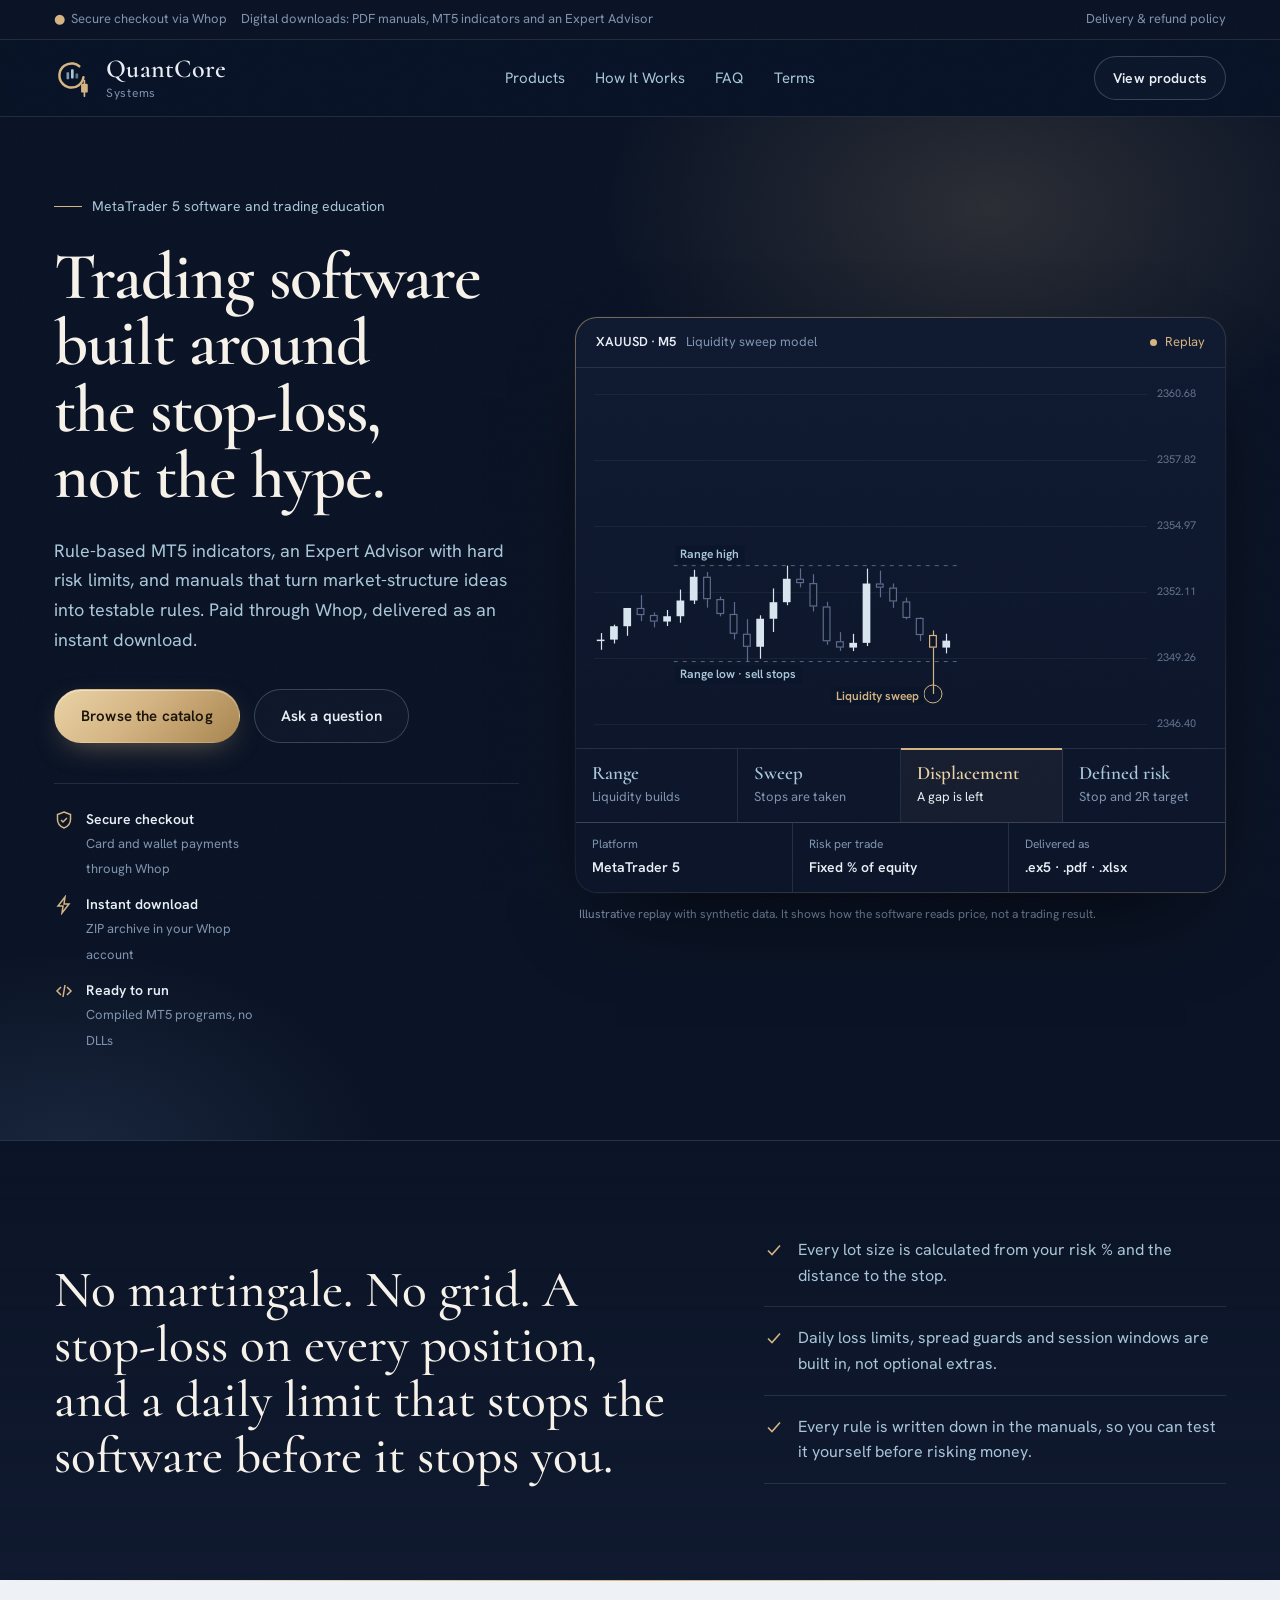
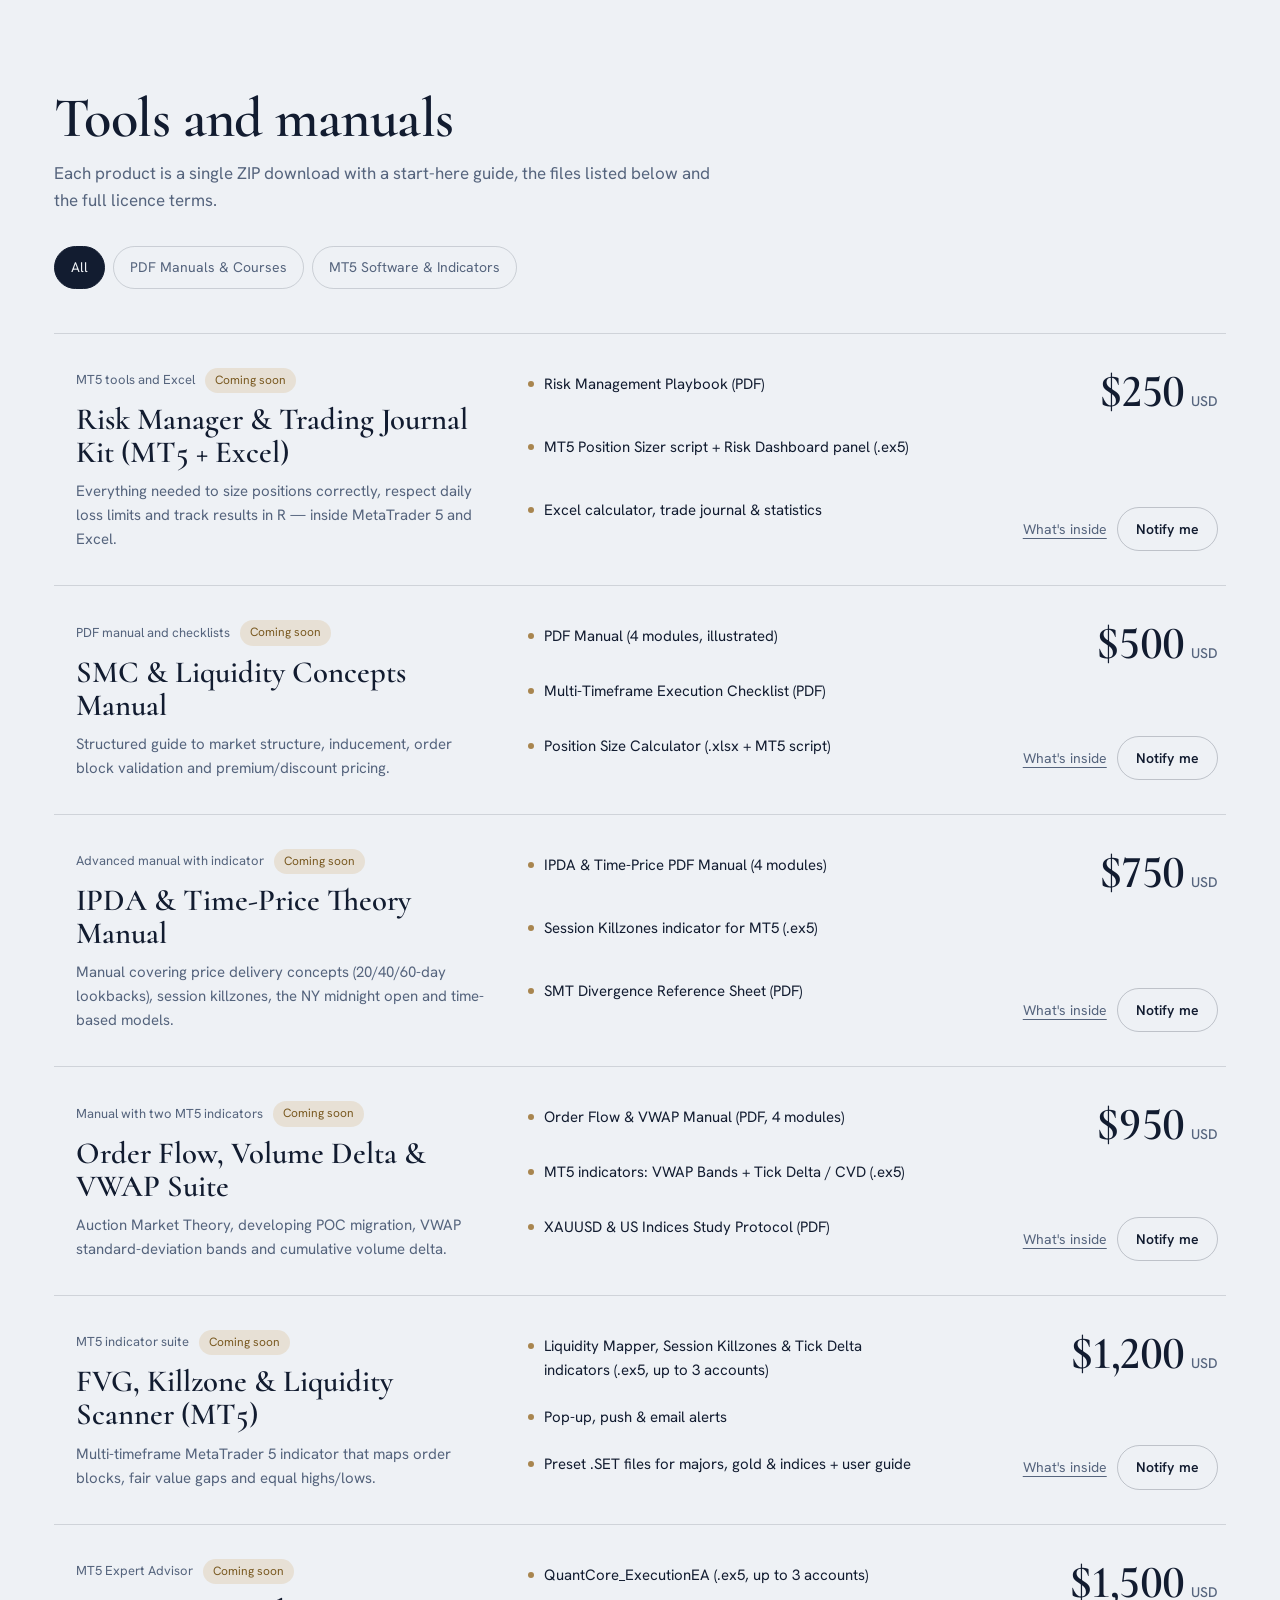
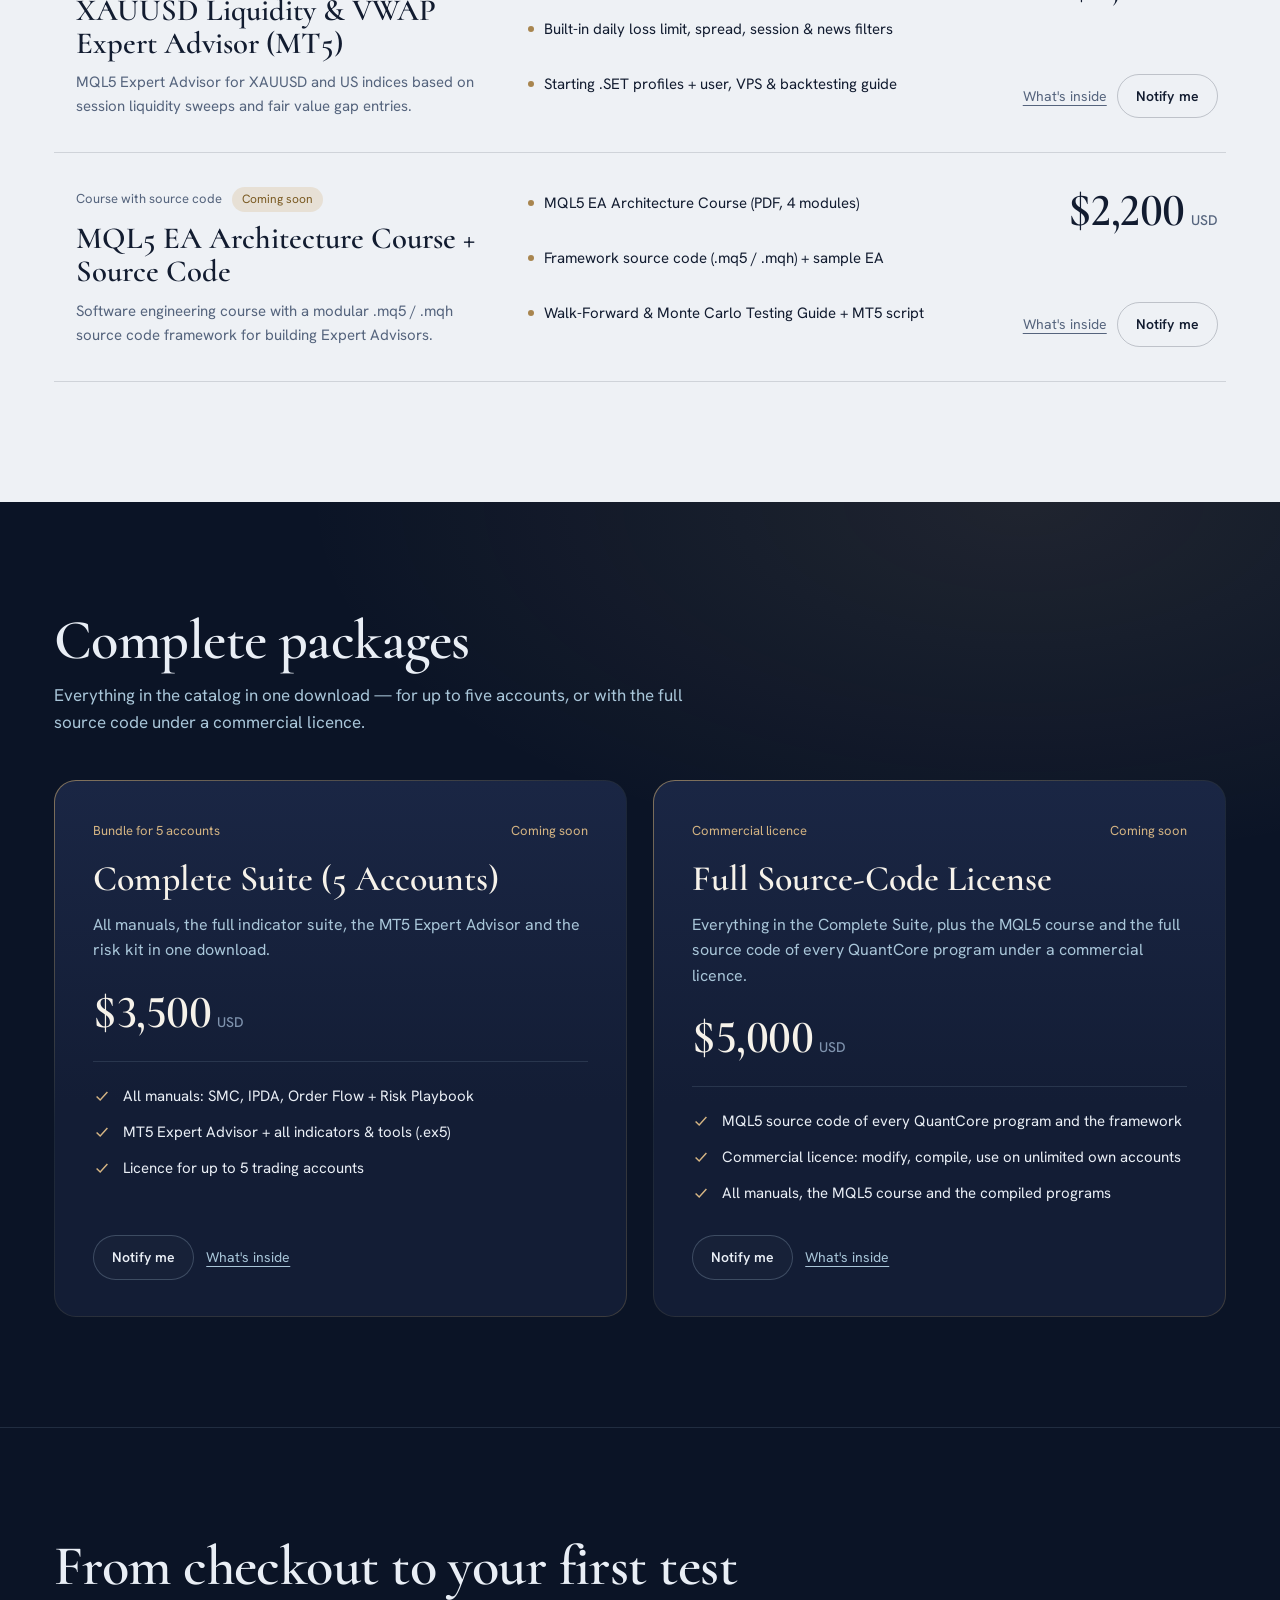
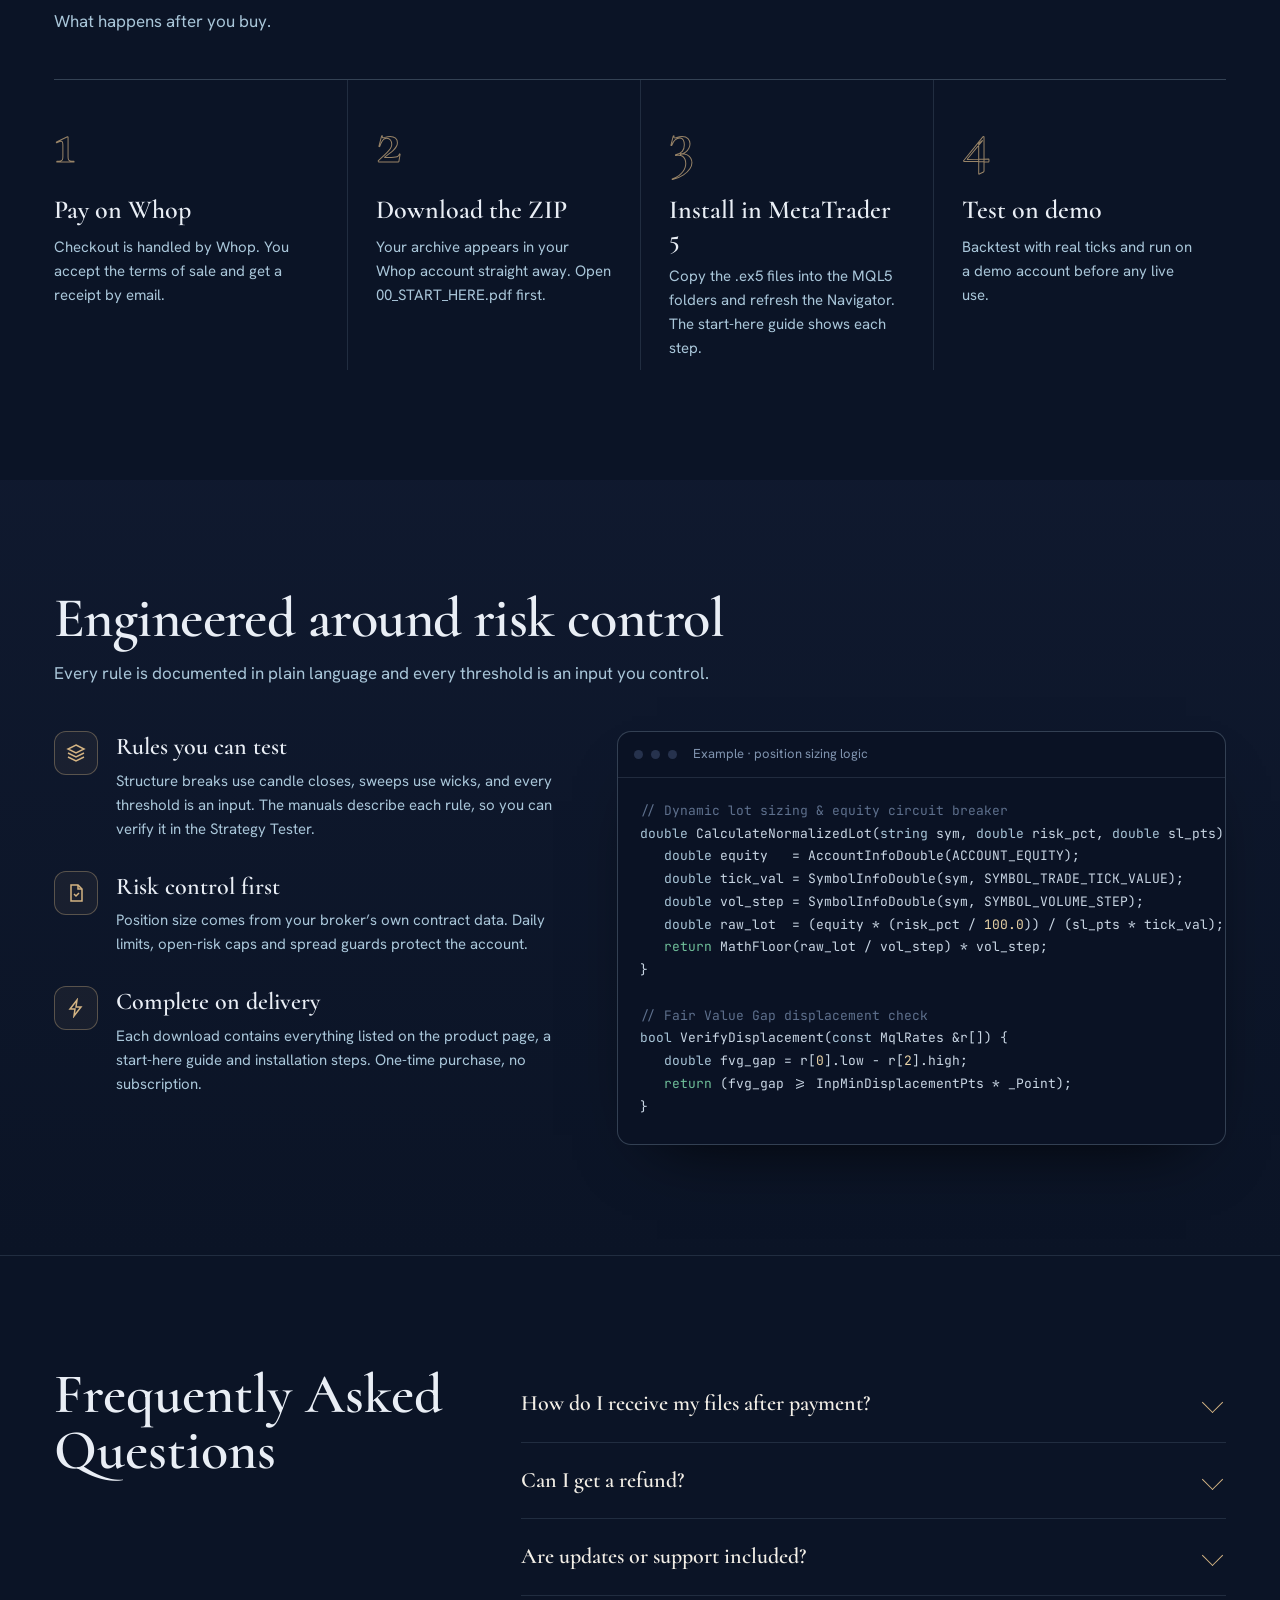
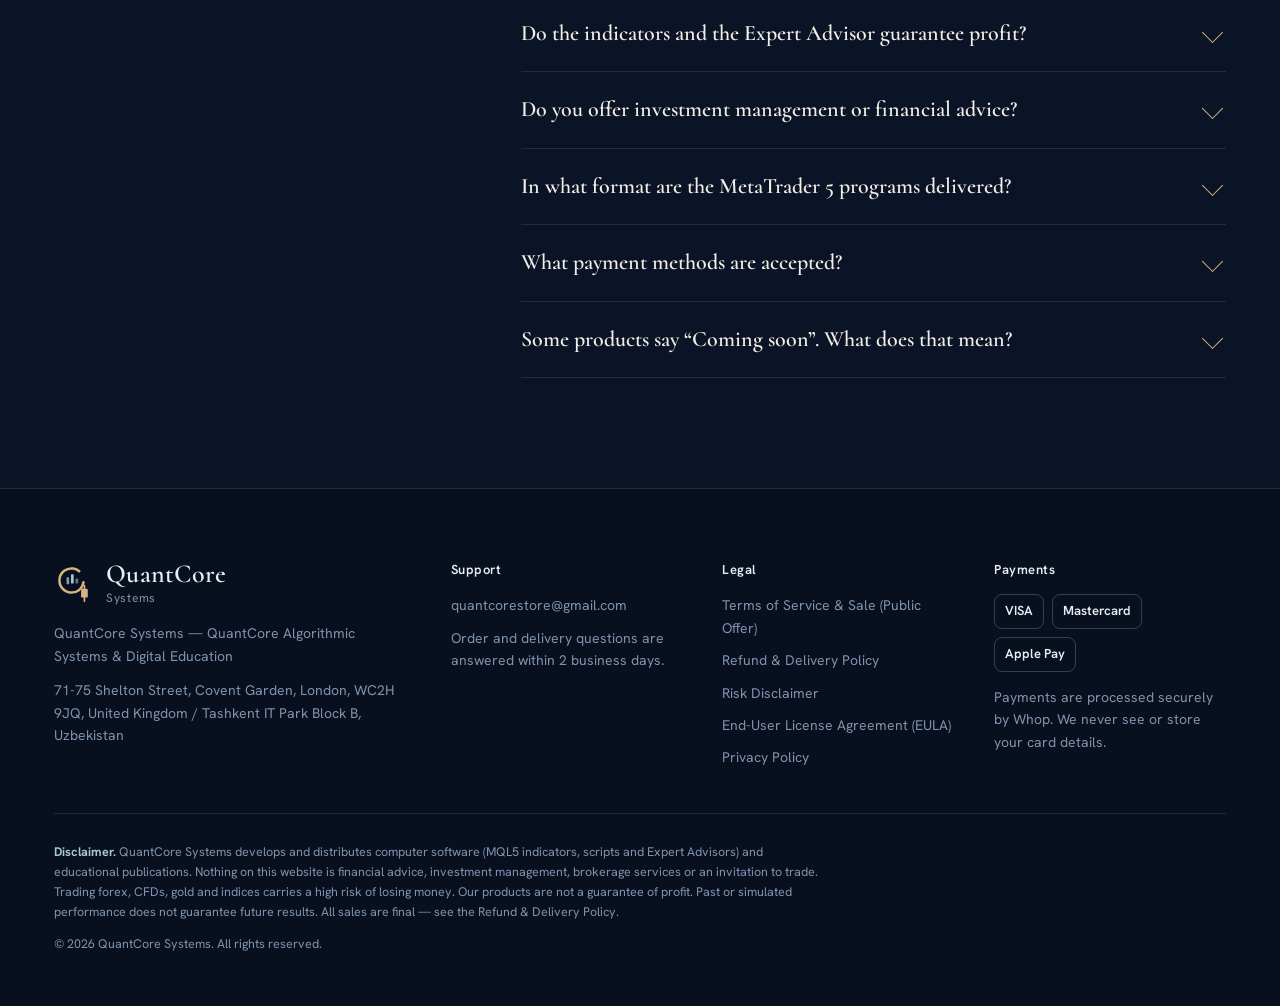
==== commit ab63c779: "Compiled programs only, one-time purchase terms, layout fixes - MT5 programs delivered as .ex5; sour" ====
--- a/index.html
+++ b/index.html
@@ -241,9 +241,9 @@
 .x{flex:none;width:42px;height:42px;border-radius:50%;border:1px solid rgba(18,28,48,.16);background:transparent;display:grid;place-items:center}
 .x:hover{border-color:var(--ink-text)}
 .sheet-body{padding:26px 36px 34px}
-.sheet-body ol{margin:0 0 24px;padding:0;list-style:none;counter-reset:m;display:grid;gap:10px}
-.sheet-body ol li{counter-increment:m;display:grid;grid-template-columns:34px 1fr;gap:12px;padding:14px 16px;border-radius:12px;background:#fff;border:1px solid rgba(18,28,48,.08);font-size:15px}
-.sheet-body ol li::before{content:counter(m);font:600 22px/1 var(--serif);color:var(--gold-deep)}
+#pmBody ol{margin:0 0 24px;padding:0;list-style:none;counter-reset:m;display:grid;gap:10px}
+#pmBody ol li{counter-increment:m;display:grid;grid-template-columns:34px 1fr;gap:12px;padding:14px 16px;border-radius:12px;background:#fff;border:1px solid rgba(18,28,48,.08);font-size:15px}
+#pmBody ol li::before{content:counter(m);font:600 22px/1 var(--serif);color:var(--gold-deep)}
 .facts{display:grid;grid-template-columns:repeat(3,1fr);gap:1px;background:rgba(18,28,48,.12);border-radius:12px;overflow:hidden;margin-bottom:20px}
 .facts div{background:var(--paper-2);padding:14px 16px;font-size:14px}
 .facts span{display:block;color:var(--ink-muted);font-size:12.5px}
@@ -253,11 +253,18 @@
 .sheet-foot{display:flex;justify-content:space-between;align-items:center;gap:16px;flex-wrap:wrap;padding-top:20px;border-top:1px solid rgba(18,28,48,.12)}
 .legal{font-size:15px;line-height:1.7;color:#2A364D}
 .legal h4{font:600 22px/1.2 var(--serif);color:var(--ink-text);margin:24px 0 6px}
-.legal ul,.legal ol{padding-left:22px}
+.legal ul,.legal ol{padding-left:24px;margin:8px 0 14px}
+.legal li{margin:4px 0}
+.legal p{margin:0 0 10px}
 .legal strong{color:var(--ink-text)}
 @media (max-width:600px){.facts{grid-template-columns:1fr}.sheet-head,.sheet-body{padding-left:20px;padding-right:20px}}
 
 @media (max-width:760px){.hide-sm{display:none}}
+@media (max-width:560px){
+  .topbar .wrap{justify-content:center}.topbar .wrap > a{display:none}
+  .stats{grid-template-columns:1fr}.stats div{display:flex;justify-content:space-between;gap:12px;align-items:baseline}.stats span{display:inline}
+  .hero h1{font-size:40px}.instrument .bar{font-size:12px;padding:12px 14px}
+}
 #loadError{display:none;max-width:520px;margin:120px auto;padding:22px;border:1px solid rgba(217,119,111,.4);border-radius:14px;color:var(--bear);text-align:center}
 </style>
 </head>
@@ -542,7 +549,7 @@
   $('pmBody').innerHTML = `
     <p style="margin:0 0 22px;color:var(--ink-muted);font-size:16px">${esc(p.shortDesc)}</p>
     <ol>${(p.modules || []).map(m => `<li>${esc(m)}</li>`).join('')}</ol>
-    <div class="facts"><div><span>Delivery</span><b>${esc(p.delivery)}</b></div><div><span>Access period</span><b>${esc(p.accessPeriod)}</b></div><div><span>Support</span><b>${esc(p.support)}</b></div></div>
+    <div class="facts"><div><span>Delivery</span><b>${esc(p.delivery)}</b></div><div><span>Purchase</span><b>${esc(p.accessPeriod)}</b></div><div><span>After purchase</span><b>${esc(p.support)}</b></div></div>
     <p class="fine">Educational software and materials. Not financial advice and not a guarantee of profit; trading involves a high risk of loss. Digital product, all sales final. <a href="#legal/refund">Refund &amp; delivery policy</a> · <a href="#legal/risk">Risk disclaimer</a></p>
     <div class="sheet-foot"><div class="price">${money(p)}<small>${esc(p.currency || 'USD')}</small></div>${cta(p, false)}</div>`;
   openModal('productModal');
@@ -640,7 +647,8 @@
     ctx.font = '11px "Hanken Grotesk", system-ui'; ctx.textAlign = 'left'; ctx.textBaseline = 'middle';
     for (let k = 0; k <= 5; k++) { const v = lo + (hi - lo) * k / 5, yy = Math.round(y(v)) + .5;
       ctx.strokeStyle = COL.grid; ctx.lineWidth = 1; ctx.beginPath(); ctx.moveTo(padL, yy); ctx.lineTo(W - padR + 8, yy); ctx.stroke();
-      ctx.fillStyle = COL.axis; ctx.fillText(v.toFixed(2), W - padR + 18, yy); }
+      const near = shown > marks.entryBar && [marks.tp, marks.sl, marks.entry].some(m => Math.abs(y(m) - yy) < 16);
+      if (!near) { ctx.fillStyle = COL.axis; ctx.fillText(v.toFixed(2), W - padR + 18, yy); } }
     const M = marks, queue = [], label = (txt, xx, yy, col, align = 'left') => queue.push([txt, xx, yy, col, align]);
     const flush = () => queue.forEach(([txt, xx, yy, col, align]) => {
       ctx.font = '600 12px "Hanken Grotesk", system-ui'; const w = ctx.measureText(txt).width, x0 = align === 'right' ? xx - w : xx;
@@ -651,7 +659,7 @@
       ctx.setLineDash([4, 5]); ctx.strokeStyle = 'rgba(169,198,217,.45)'; ctx.lineWidth = 1;
       [M.rHi, M.rLo].forEach(v => { ctx.beginPath(); ctx.moveTo(x(M.rStart) - step / 2, y(v)); ctx.lineTo(x(Math.min(shown, N - 1)), y(v)); ctx.stroke(); });
       ctx.setLineDash([]);
-      label('Range high', x(M.rStart), y(M.rHi) - 11, COL.text); label('Range low · sell stops', x(M.rStart), y(M.rLo) + 13, COL.text);
+      label('Range high', x(M.rStart), y(M.rHi) - 11, COL.text); label(W < 560 ? 'Range low' : 'Range low · sell stops', x(M.rStart), W < 560 ? y(M.rLo) - 11 : y(M.rLo) + 13, COL.text);
     }
     // FVG
     if (shown > M.disp + 1) {
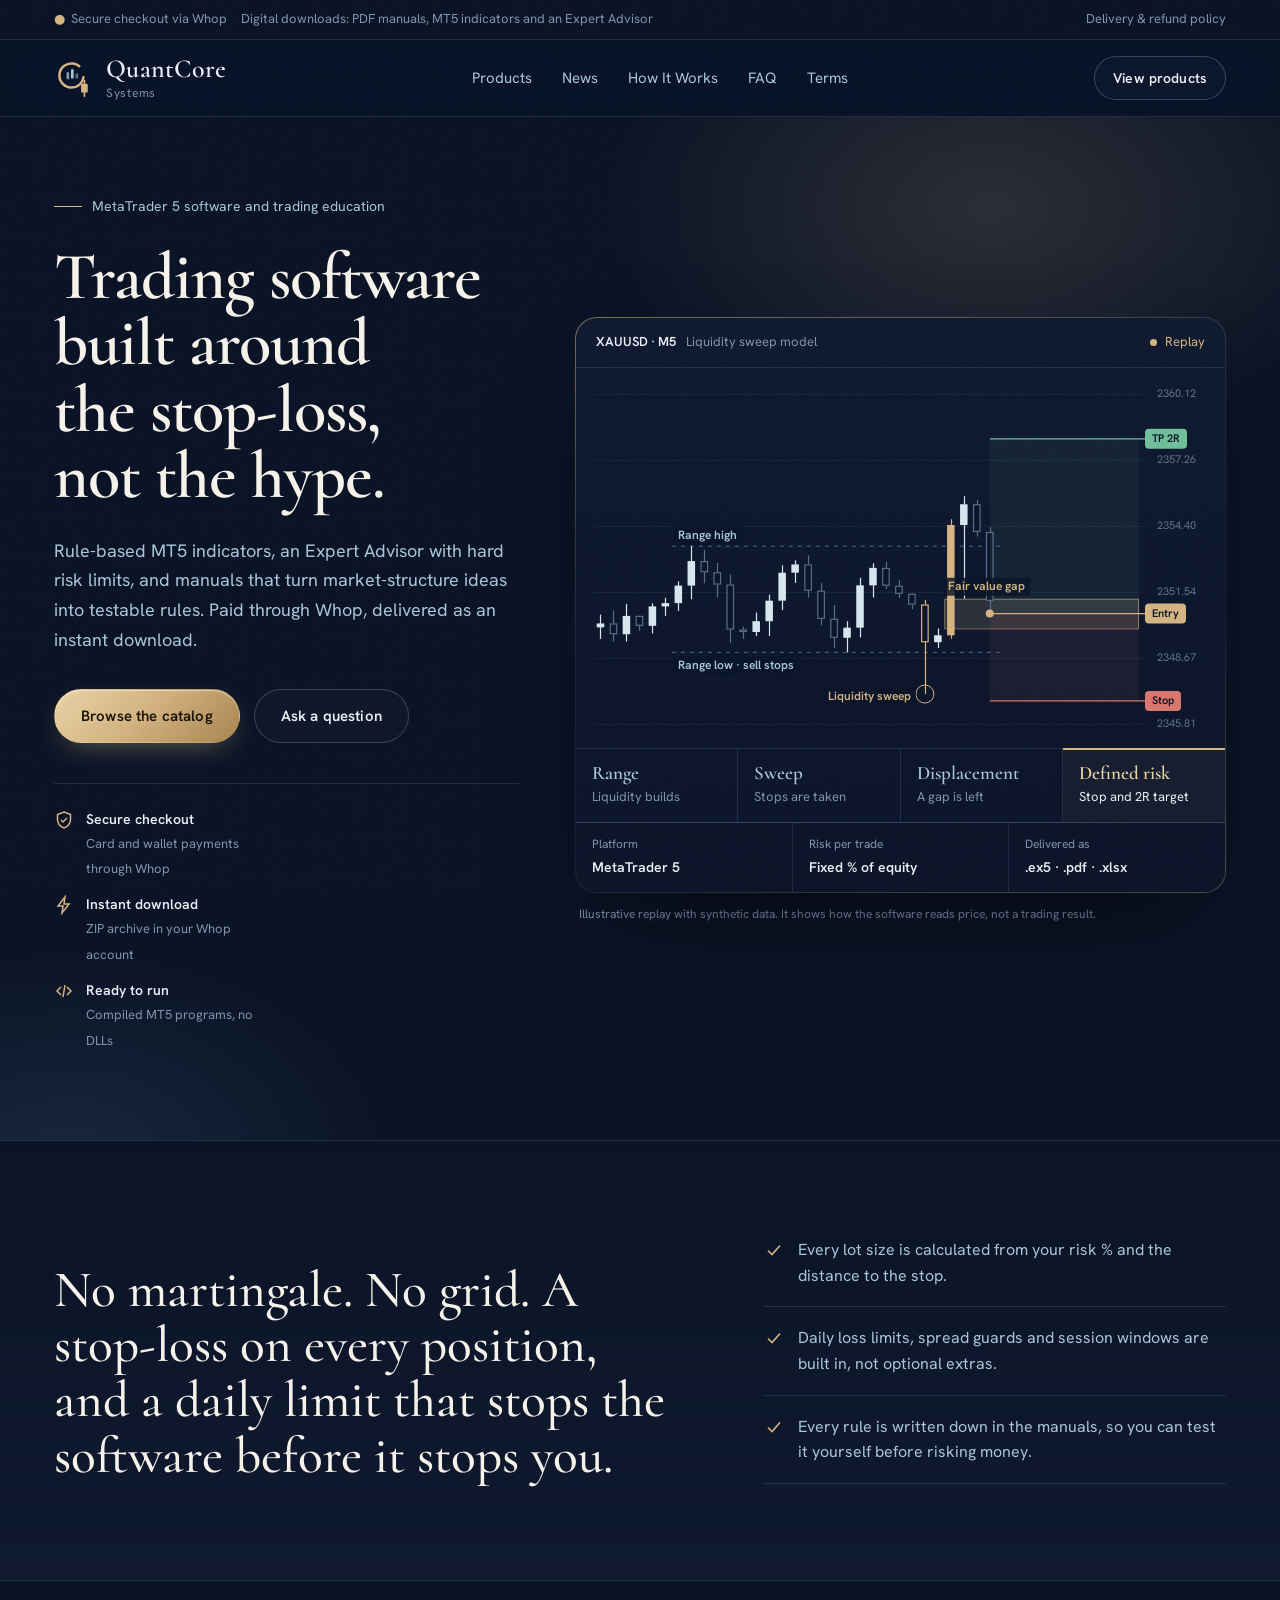
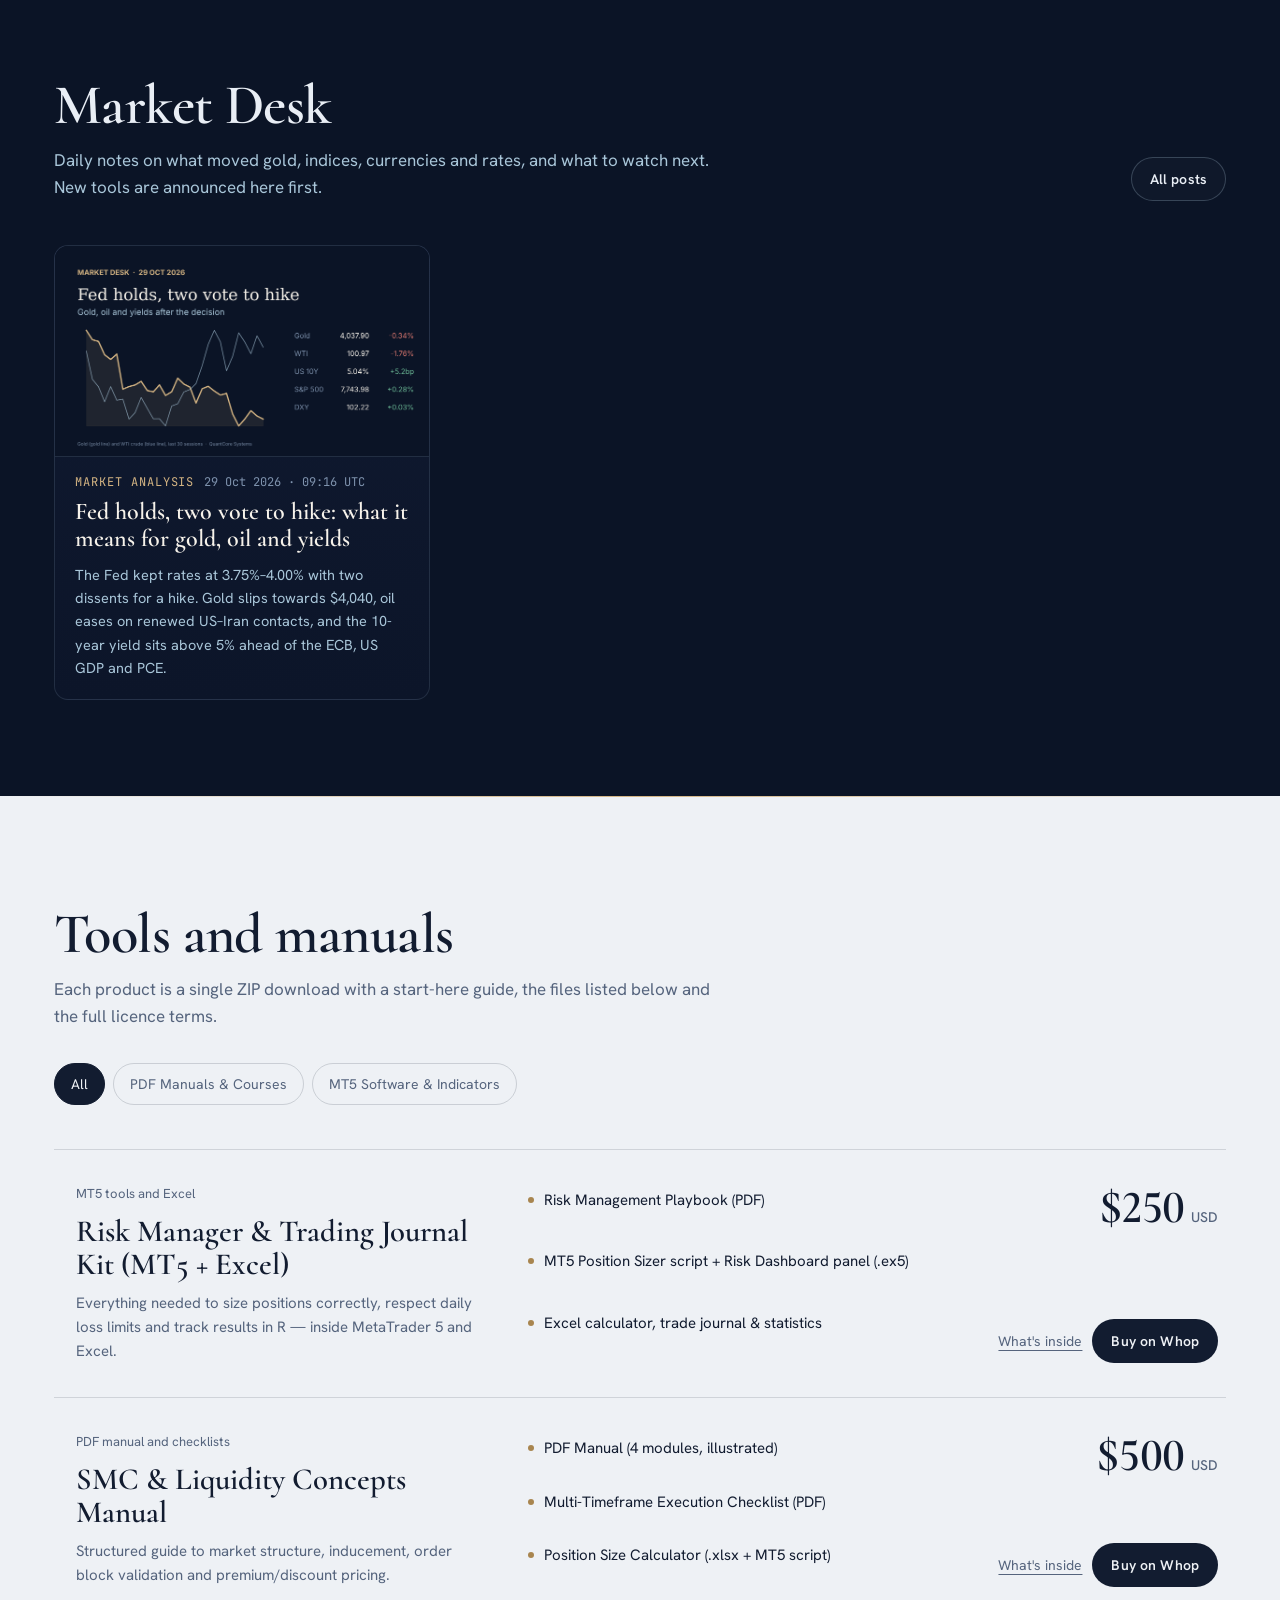
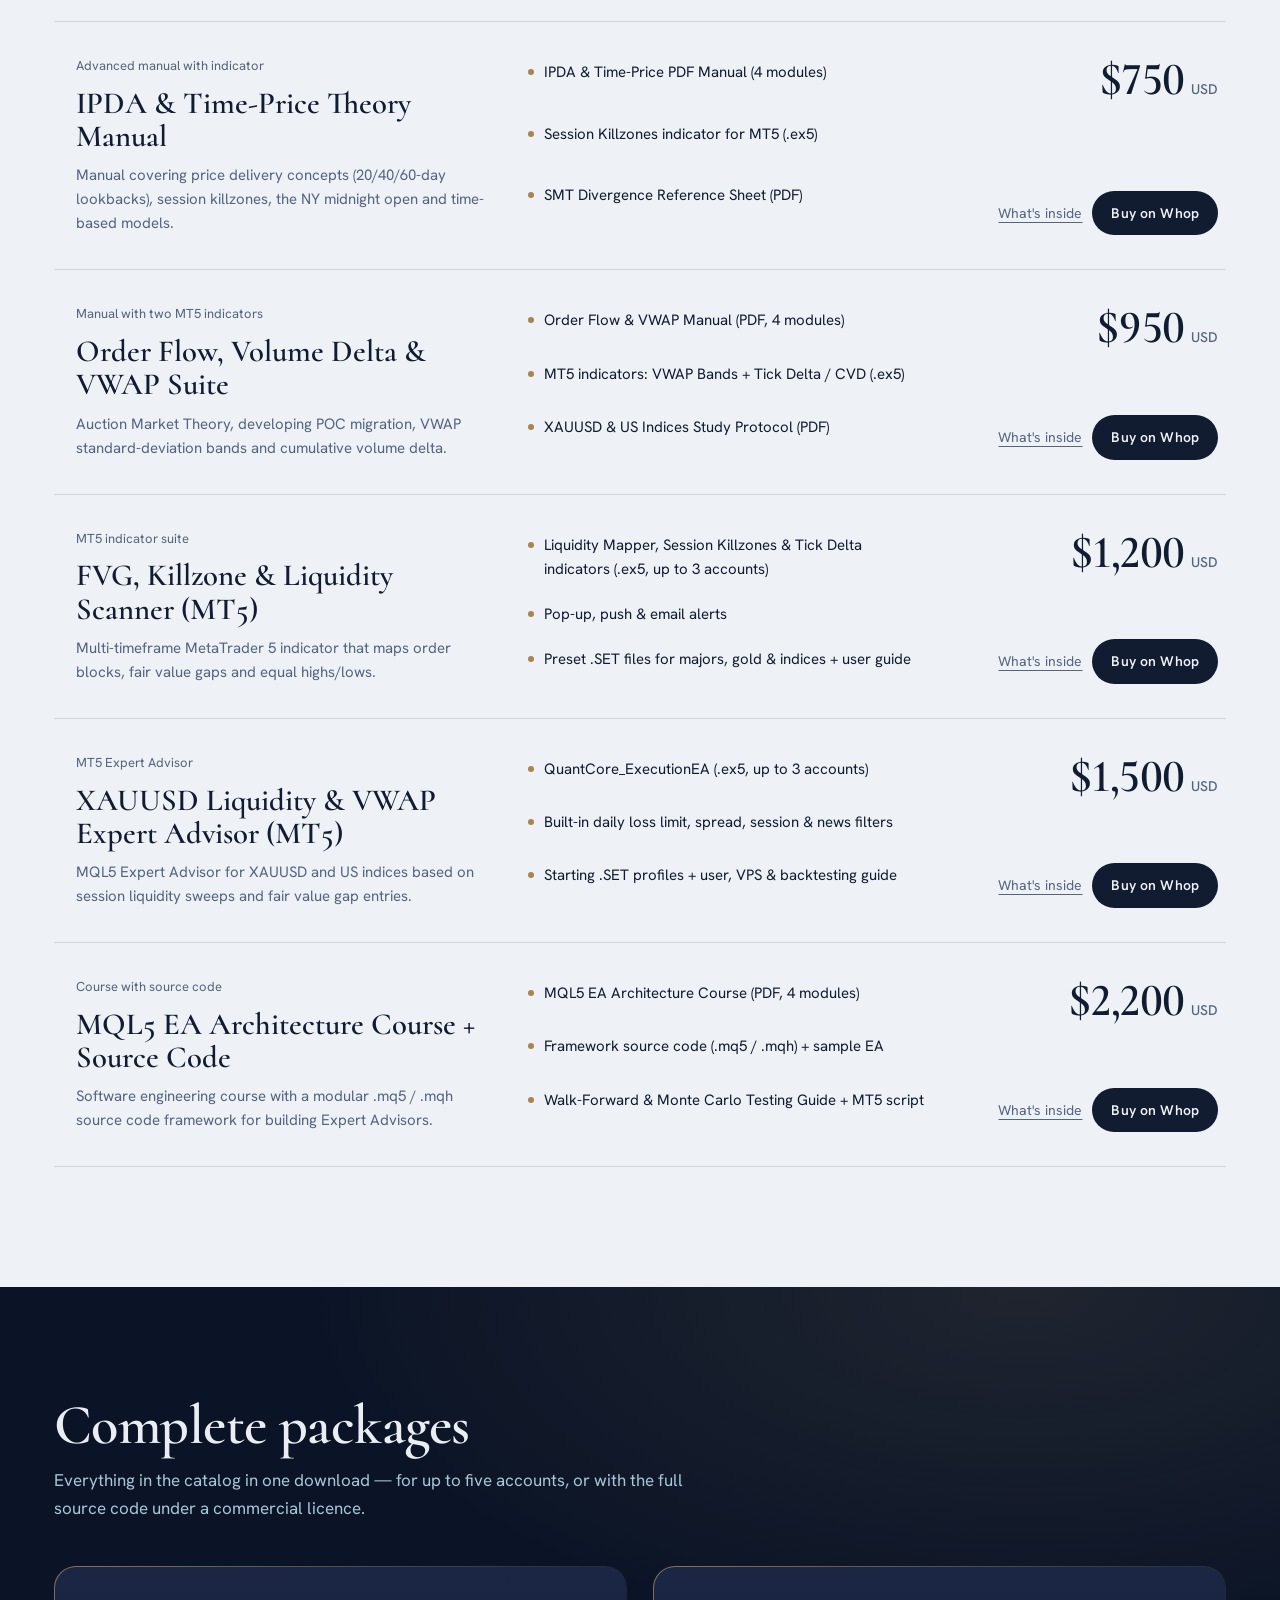
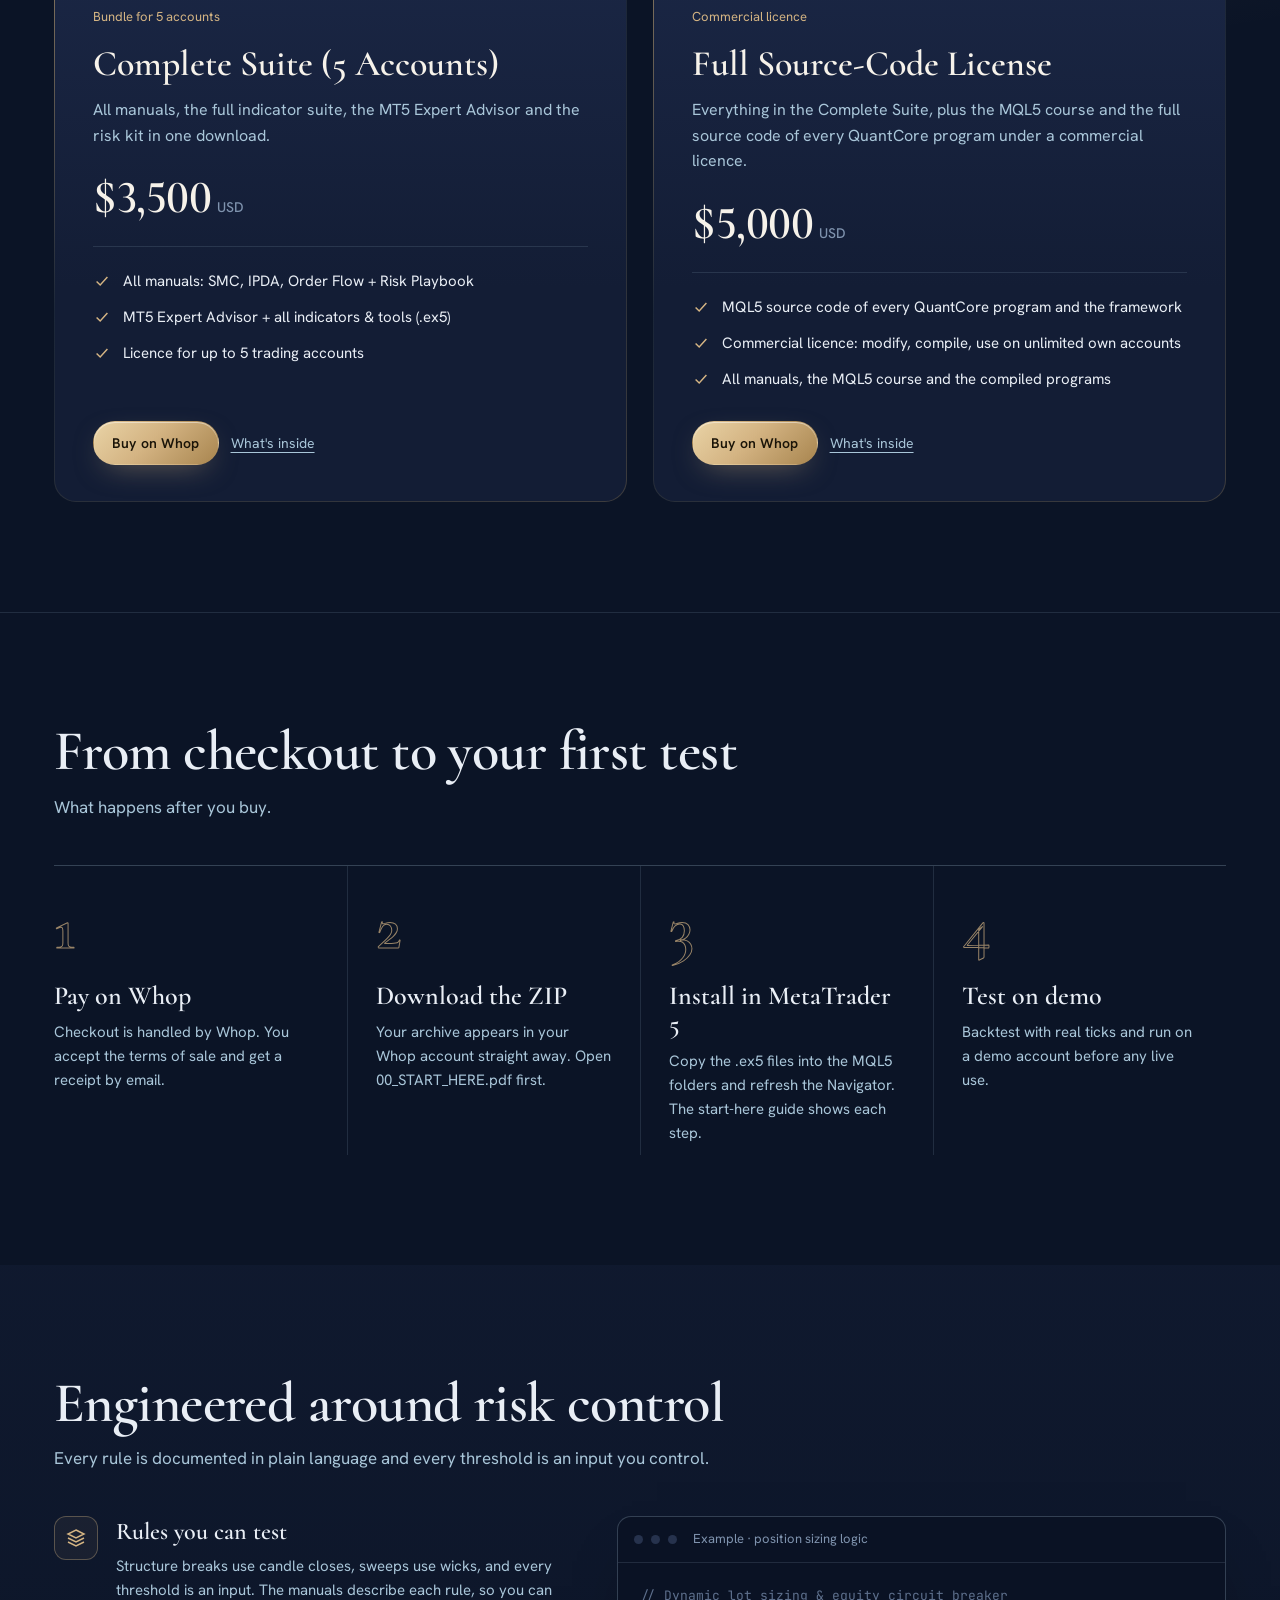
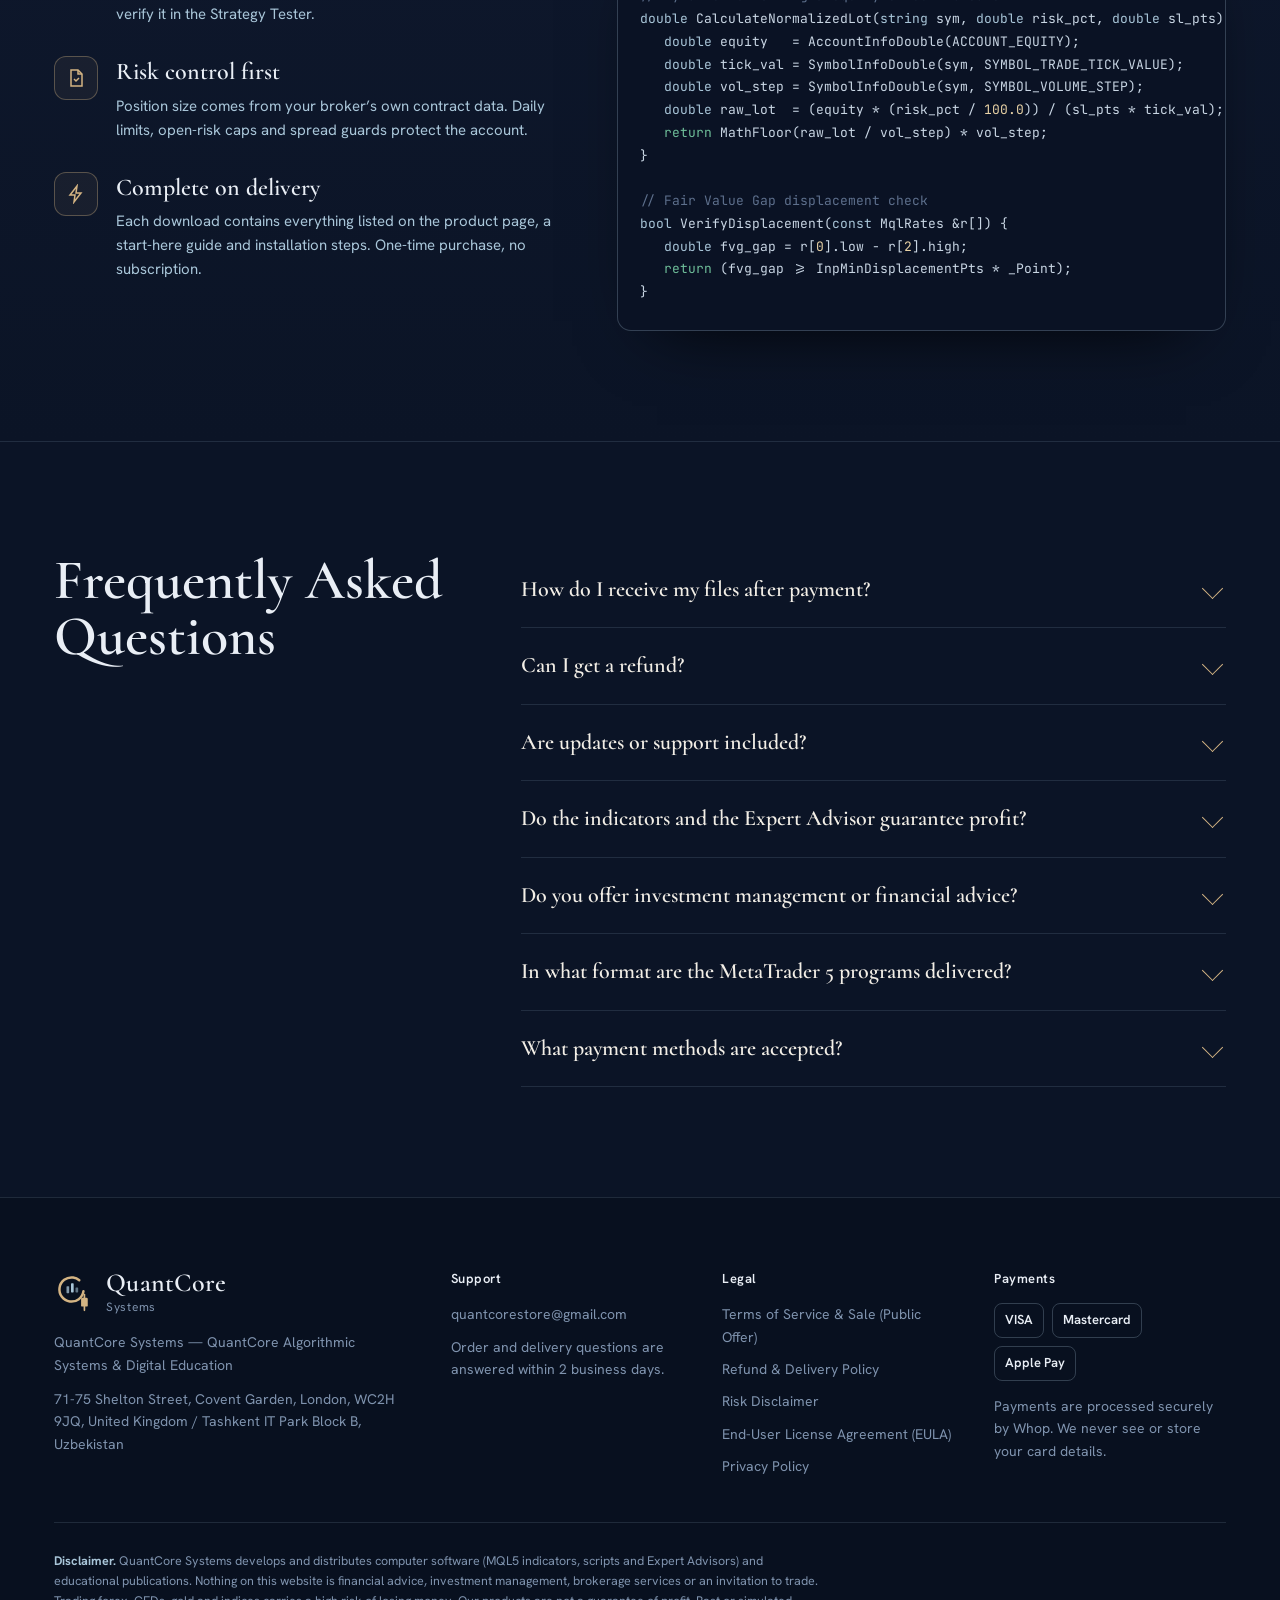
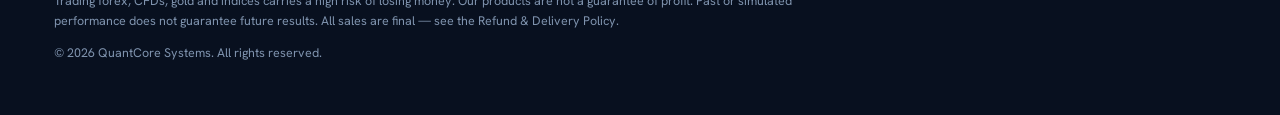
==== commit 2ae9b8f1: "Market Desk: news section and first daily analysis" ====
--- a/index.html
+++ b/index.html
@@ -122,6 +122,24 @@
 .statement li{display:flex;gap:14px;font-size:16px;color:var(--glacier);padding-bottom:18px;border-bottom:1px solid var(--line)}
 .statement li svg{flex:none;width:20px;height:20px;color:var(--gold);margin-top:3px}
 @media (max-width:900px){.statement .wrap{grid-template-columns:1fr;gap:36px}}
+
+
+/* ---------- market desk (news) ---------- */
+.desk{padding:96px 0;border-top:1px solid var(--line)}
+.desk .sec-head p{color:var(--glacier)}
+.news-grid{display:grid;grid-template-columns:repeat(3,minmax(0,1fr));gap:22px}
+.ncard{display:flex;flex-direction:column;border:1px solid var(--line);border-radius:var(--r-m);background:linear-gradient(180deg,#101A31,#0C1529);overflow:hidden;text-decoration:none;transition:border-color .25s,transform .25s}
+.ncard:hover{border-color:rgba(212,180,131,.5);transform:translateY(-2px)}
+.ncard .cv{aspect-ratio:16/9;background:#0C1529 center/cover no-repeat;border-bottom:1px solid var(--line)}
+.ncard .bd{padding:18px 20px 20px;display:flex;flex-direction:column;gap:10px;flex:1}
+.ncard .when{font:400 12px/1.2 var(--mono);color:var(--fog);display:flex;gap:10px;flex-wrap:wrap}
+.ncard .kind{color:var(--gold);text-transform:uppercase;letter-spacing:.08em}
+.ncard h3{font:600 24px/1.12 var(--serif);margin:0;color:#F6F2EA}
+.ncard p{margin:0;color:var(--glacier);font-size:14.5px}
+.ncard.launch{border-color:rgba(212,180,131,.45);background:linear-gradient(160deg,rgba(212,180,131,.12),#0C1529 55%)}
+.ncard.launch .price{font:600 22px/1 var(--serif);color:var(--gold-2);margin-top:auto}
+.desk .more{margin-top:28px}
+@media (max-width:960px){.news-grid{grid-template-columns:1fr}}
 
 /* ---------- catalog (light) ---------- */
 .catalog{background:var(--paper);color:var(--ink-text);padding:110px 0 120px;position:relative}
@@ -330,6 +348,13 @@
       </div>
     </section>
 
+    <section class="desk" id="news" hidden>
+      <div class="wrap">
+        <div class="sec-head"><div><h2>Market Desk</h2><p>Daily notes on what moved gold, indices, currencies and rates, and what to watch next. New tools are announced here first.</p></div><a class="btn btn-ghost btn-sm" href="news.html">All posts</a></div>
+        <div class="news-grid" id="newsGrid"></div>
+      </div>
+    </section>
+
     <section class="catalog" id="catalog">
       <div class="wrap">
         <div class="sec-head">
@@ -416,7 +441,7 @@
 const $ = (id) => document.getElementById(id);
 const esc = (s) => String(s ?? '').replace(/[&<>"']/g, c => ({'&':'&amp;','<':'&lt;','>':'&gt;','"':'&quot;',"'":'&#39;'}[c]));
 const get = (o, p) => p.split('.').reduce((a, k) => a == null ? undefined : a[k], o);
-const safeUrl = (u) => /^(https?:|mailto:|tel:|#)/i.test(String(u || '').trim()) ? String(u).trim() : '';
+const safeUrl = (u) => /^(https?:|mailto:|tel:|#|[\w-]+\.html(?:[?#][\w=&.%-]*)?$)/i.test(String(u || '').trim()) ? String(u).trim() : '';
 const money = (p) => { const n = Number(p.price) || 0, s = {USD:'$',EUR:'€',GBP:'£'}[p.currency || 'USD']; return s ? s + n.toLocaleString('en-US') : n.toLocaleString('en-US'); };
 const ICON = {
   check:'<svg viewBox="0 0 20 20" fill="none" stroke="currentColor" stroke-width="1.6"><path d="M4 10.5l4 4 8-9"/></svg>',
@@ -725,6 +750,20 @@
   return { start };
 })();
 
+
+const fmtWhen = (iso) => { const d = new Date(iso); if (isNaN(d)) return ''; return d.toLocaleDateString('en-GB',{day:'2-digit',month:'short',year:'numeric',timeZone:'UTC'}) + ' · ' + d.toLocaleTimeString('en-GB',{hour:'2-digit',minute:'2-digit',timeZone:'UTC'}) + ' UTC'; };
+function newsCard(n){
+  const href = 'news.html?p=' + encodeURIComponent(n.slug), launch = n.type === 'launch';
+  const cover = n.cover ? `<div class="cv" style="background-image:url('${esc(n.cover)}')"></div>` : '';
+  return `<a class="ncard${launch ? ' launch' : ''}" href="${esc(href)}">${cover}<div class="bd"><div class="when"><span class="kind">${launch ? 'New release' : 'Market analysis'}</span><time datetime="${esc(n.published)}">${esc(fmtWhen(n.published))}</time></div><h3>${esc(n.title)}</h3><p>${esc(n.summary)}</p>${launch && n.price ? `<div class="price">$${esc(Number(n.price).toLocaleString('en-US'))}</div>` : ''}</div></a>`;
+}
+function renderNews(list){
+  const items = (list || []).slice().sort((a, b) => String(b.published).localeCompare(String(a.published))).slice(0, 3);
+  if (!items.length) return;
+  $('newsGrid').innerHTML = items.map(newsCard).join(''); $('news').hidden = false;
+}
+fetch('news/index.json?v=' + Date.now(), { cache: 'no-store' }).then(r => r.ok ? r.json() : []).then(renderNews).catch(() => {});
+
 fetch('content.json?v=' + Date.now(), { cache: 'no-store' })
   .then(r => { if (!r.ok) throw new Error(r.status); return r.json(); })
   .then(d => { C = d; render(); $('app').hidden = false; Chart.start(); onHash(); })
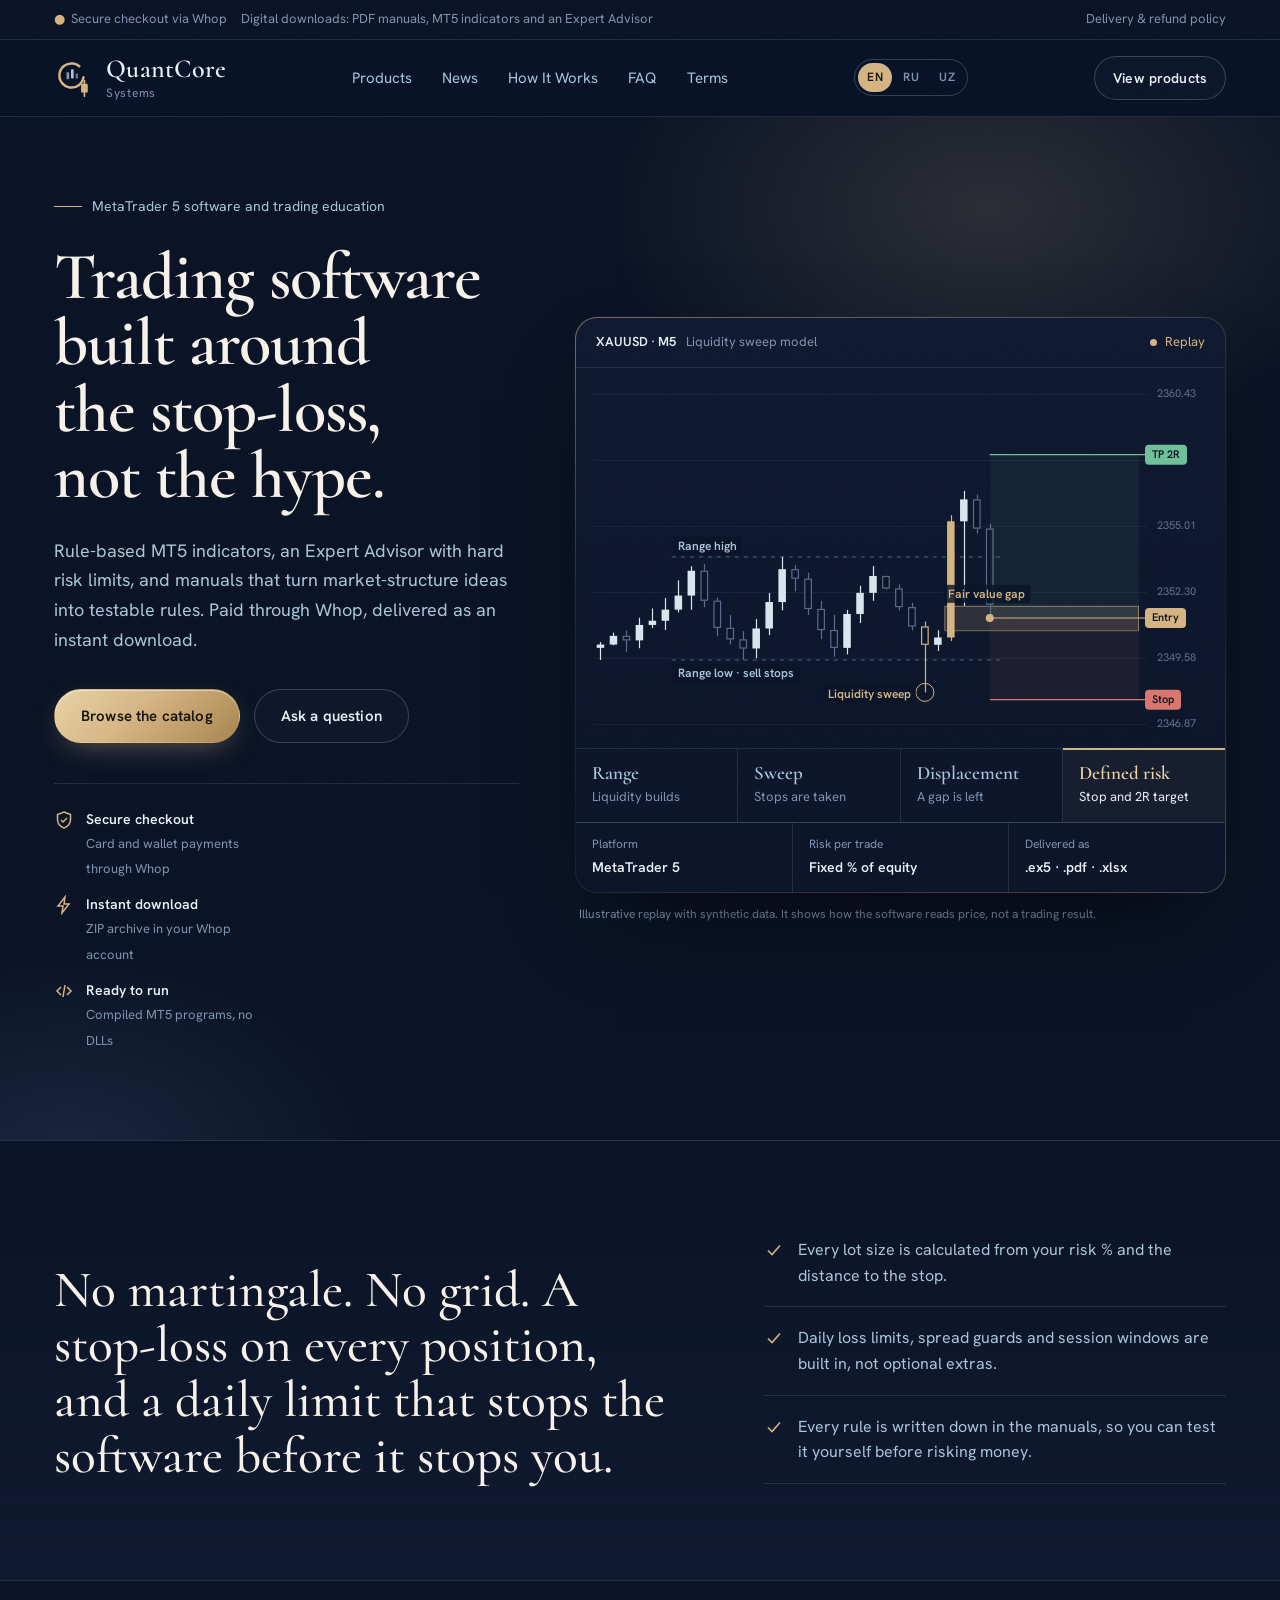
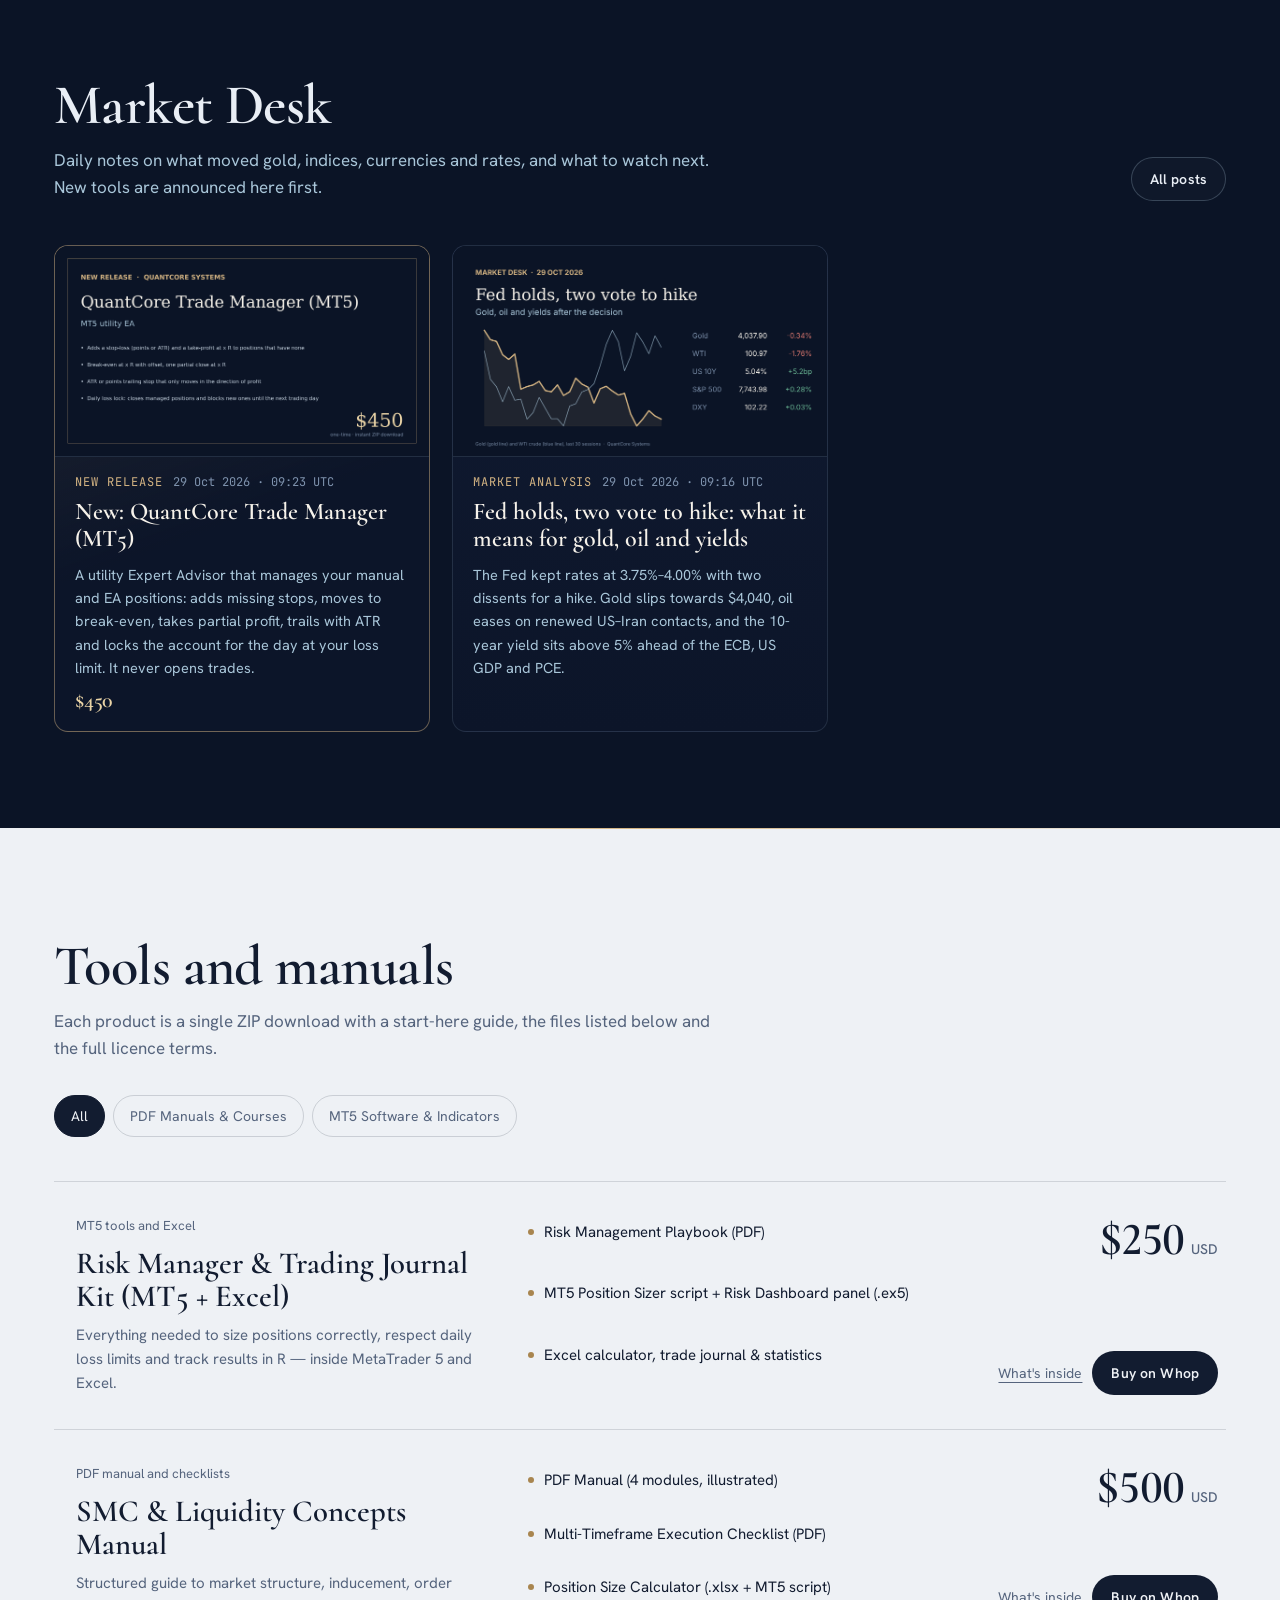
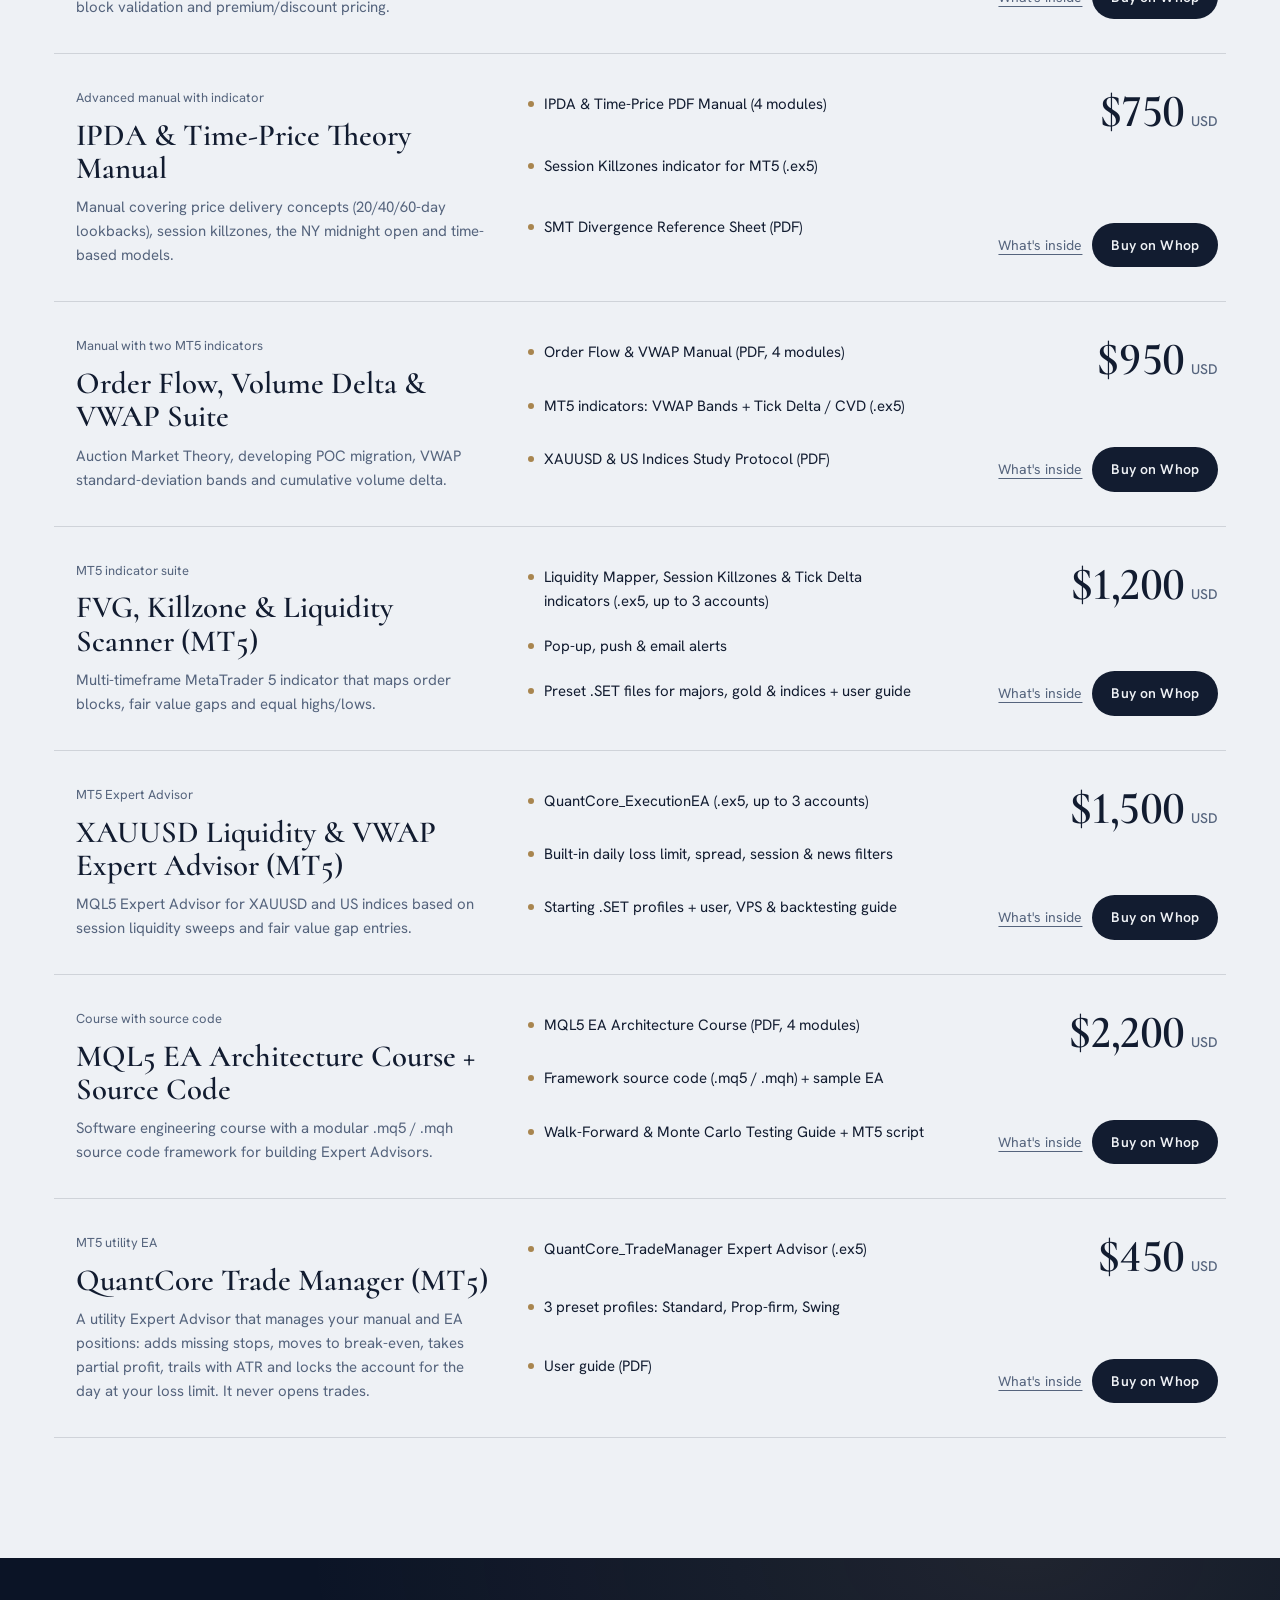
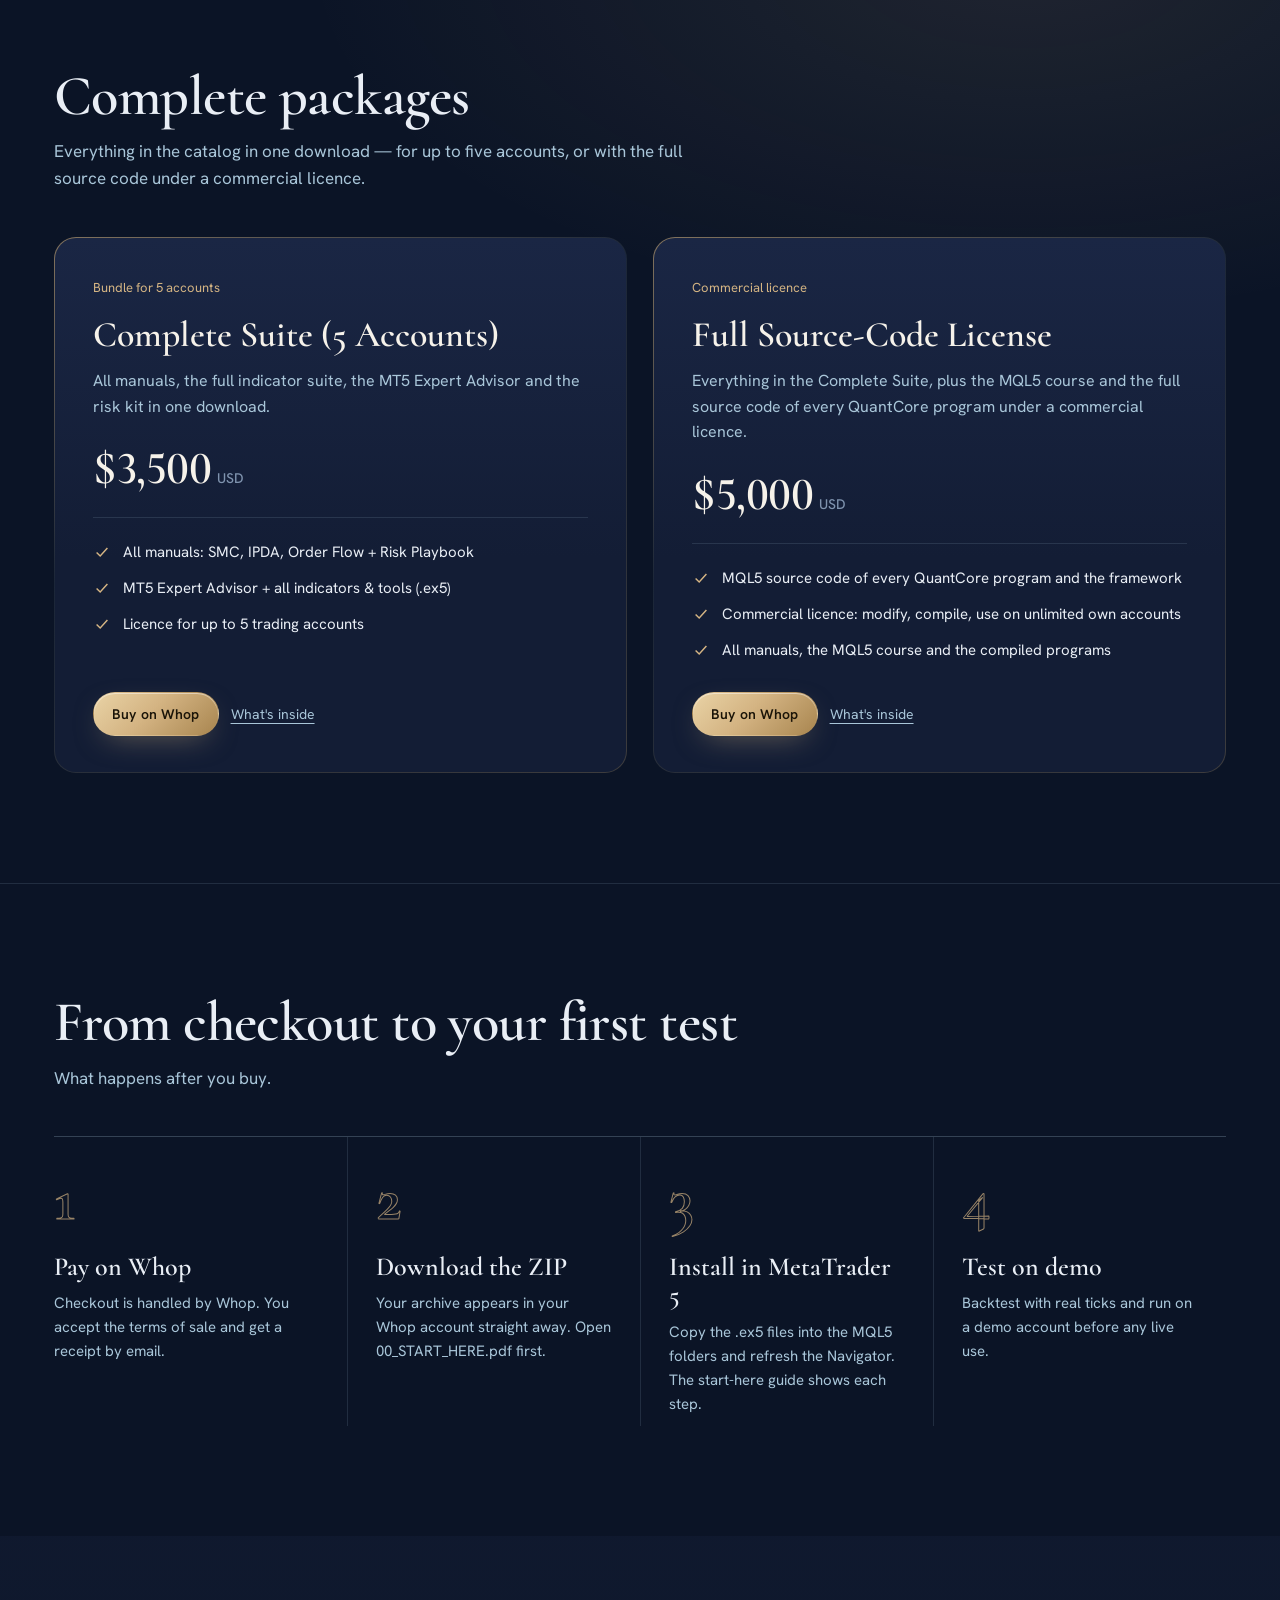
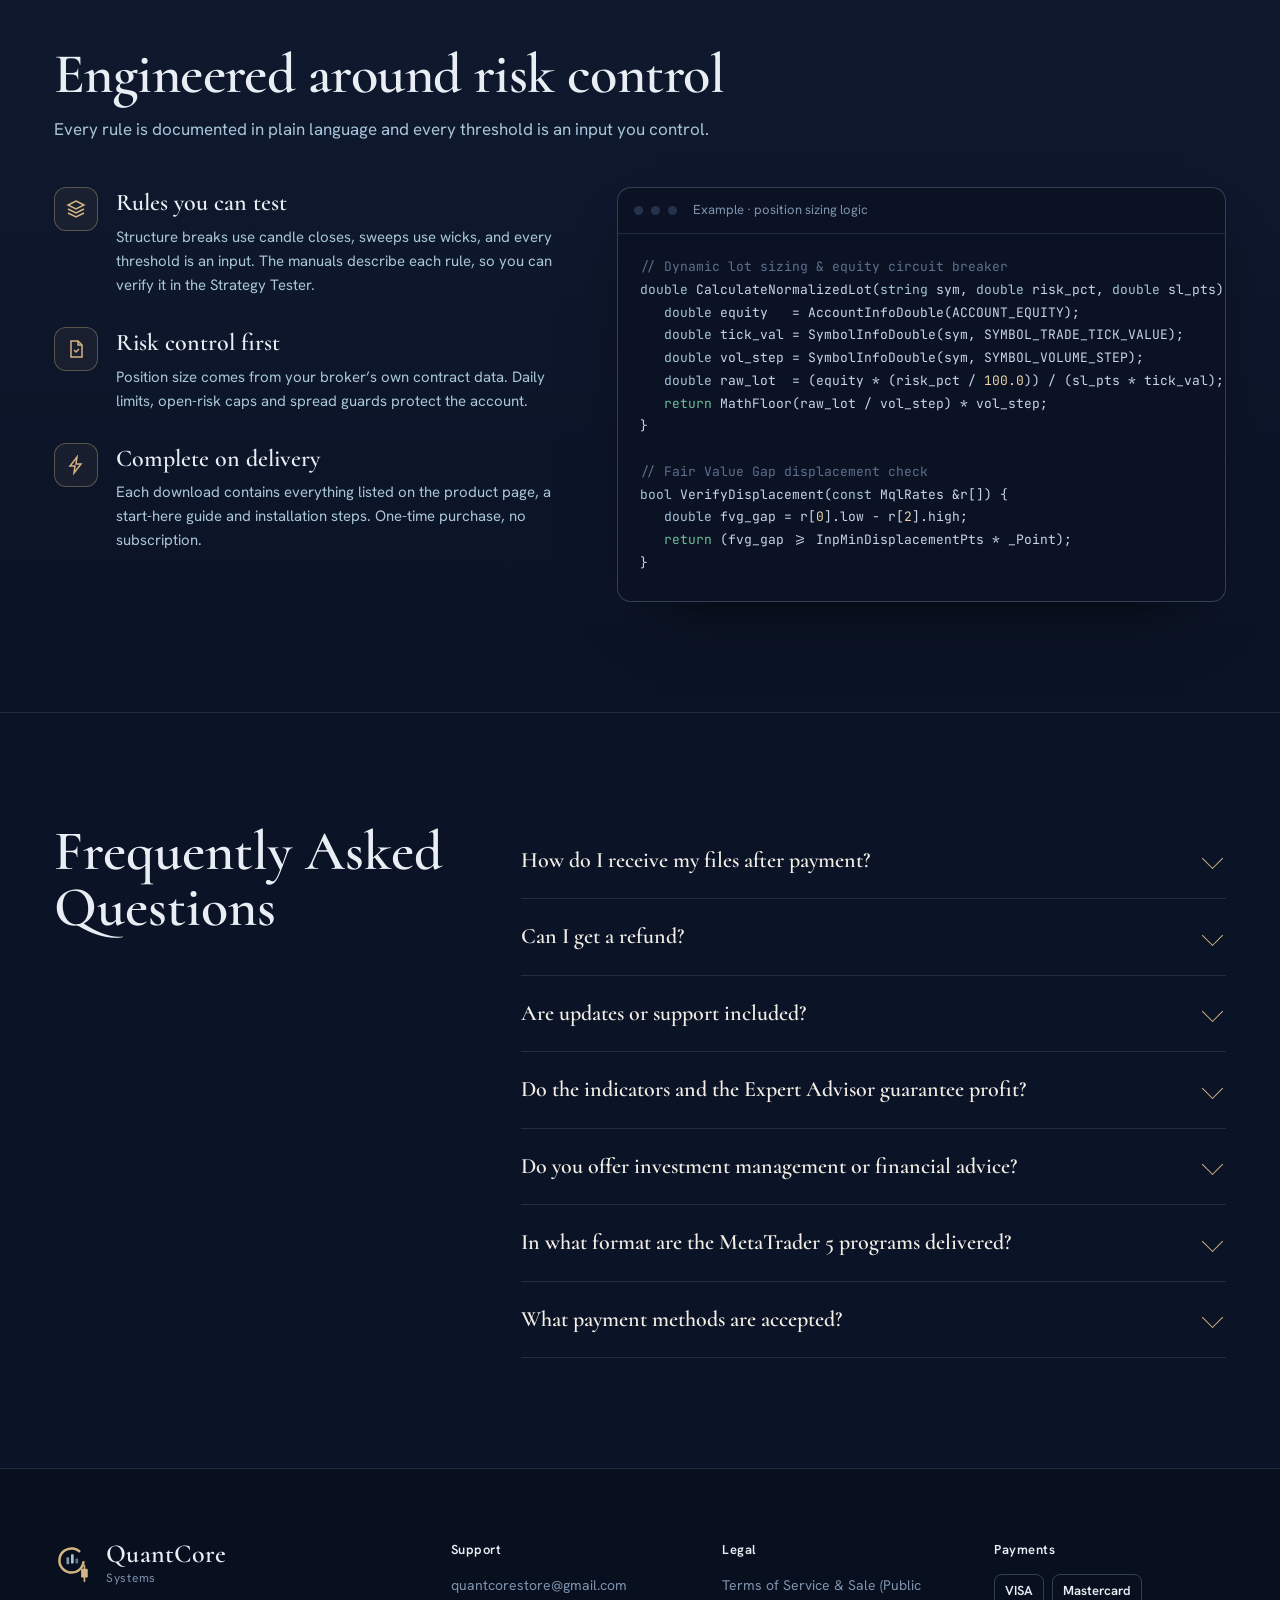
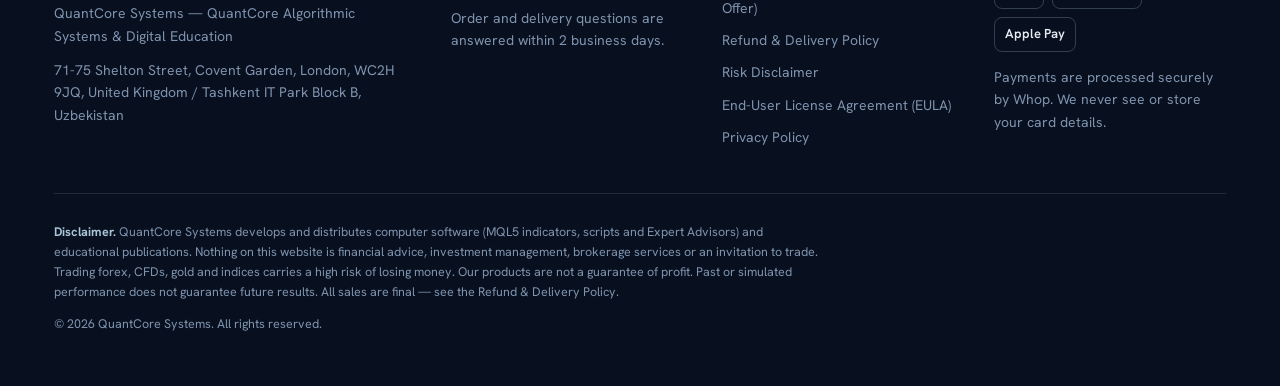
==== commit a651c001: "Language switcher: English, Russian, Uzbek" ====
--- a/index.html
+++ b/index.html
@@ -124,6 +124,13 @@
 @media (max-width:900px){.statement .wrap{grid-template-columns:1fr;gap:36px}}
 
 
+/* ---------- language switcher ---------- */
+.lang-sw{display:inline-flex;border:1px solid var(--line-2);border-radius:999px;padding:3px;gap:2px}
+.lang-sw button{border:0;background:transparent;color:var(--fog);font-size:12px;font-weight:600;letter-spacing:.04em;padding:5px 9px;border-radius:999px}
+.lang-sw button[aria-pressed=true]{background:var(--gold);color:#1A1408}
+.lang-sw button:hover{color:var(--text)} .lang-sw button[aria-pressed=true]:hover{color:#1A1408}
+.mnav .lang-sw{margin-top:14px}
+@media (max-width:560px){#langSw{display:none}}
 /* ---------- market desk (news) ---------- */
 .desk{padding:96px 0;border-top:1px solid var(--line)}
 .desk .sec-head p{color:var(--glacier)}
@@ -292,7 +299,7 @@
 <div id="app" hidden>
   <div class="topbar" id="topBar"><div class="wrap">
     <span><span class="lock">●</span><span data-bind="topBar.badgeText"></span><span class="sr"> — </span><span class="hide-sm" data-bind="topBar.infoText" style="margin-left:14px;color:var(--fog)"></span></span>
-    <a href="#legal/refund">Delivery &amp; refund policy</a>
+    <a href="#legal/refund" data-t="topRefund">Delivery &amp; refund policy</a>
   </div></div>
 
   <header class="site">
@@ -303,7 +310,8 @@
         <span class="tag" id="versionTag" data-bind="brand.versionTag"></span>
       </a>
       <nav class="main" id="mainNav" aria-label="Main"></nav>
-      <a class="btn btn-ghost btn-sm hdr-cta" href="#catalog">View products</a>
+      <div class="lang-sw" id="langSw" role="group" aria-label="Language"></div>
+      <a class="btn btn-ghost btn-sm hdr-cta" href="#catalog" data-t="viewProducts">View products</a>
       <button class="menu-btn" id="menuBtn" aria-label="Open menu" aria-expanded="false"><svg width="18" height="18" viewBox="0 0 18 18" stroke="currentColor" stroke-width="1.6"><path d="M2 5h14M2 9h14M2 13h14"/></svg></button>
     </div>
     <nav class="mnav" id="mobileNav" aria-label="Mobile"></nav>
@@ -325,18 +333,18 @@
         <div>
           <div class="instrument">
             <div class="in">
-              <div class="bar"><span><b>XAUUSD · M5</b>Liquidity sweep model</span><span class="live"><i></i>Replay</span></div>
+              <div class="bar"><span><b>XAUUSD · M5</b><span data-t="chartBar">Liquidity sweep model</span></span><span class="live"><i></i><span data-t="replay">Replay</span></span></div>
               <canvas id="chart" role="img" aria-label="Animated chart: a range forms, price sweeps the range low, a strong bullish candle leaves a fair value gap, and a long entry is taken with a stop below the sweep and a target at two times the risk."></canvas>
               <ol class="phases" id="phases">
-                <li data-p="1"><b>Range</b>Liquidity builds</li>
-                <li data-p="2"><b>Sweep</b>Stops are taken</li>
-                <li data-p="3"><b>Displacement</b>A gap is left</li>
-                <li data-p="4"><b>Defined risk</b>Stop and 2R target</li>
+                <li data-p="1"><b data-t="ph1b">Range</b><span data-t="ph1">Liquidity builds</span></li>
+                <li data-p="2"><b data-t="ph2b">Sweep</b><span data-t="ph2">Stops are taken</span></li>
+                <li data-p="3"><b data-t="ph3b">Displacement</b><span data-t="ph3">A gap is left</span></li>
+                <li data-p="4"><b data-t="ph4b">Defined risk</b><span data-t="ph4">Stop and 2R target</span></li>
               </ol>
               <div class="stats" id="heroStats"></div>
             </div>
           </div>
-          <p class="chart-note">Illustrative replay with synthetic data. It shows how the software reads price, not a trading result.</p>
+          <p class="chart-note" data-t="chartNote">Illustrative replay with synthetic data. It shows how the software reads price, not a trading result.</p>
         </div>
       </div>
     </section>
@@ -350,7 +358,7 @@
 
     <section class="desk" id="news" hidden>
       <div class="wrap">
-        <div class="sec-head"><div><h2>Market Desk</h2><p>Daily notes on what moved gold, indices, currencies and rates, and what to watch next. New tools are announced here first.</p></div><a class="btn btn-ghost btn-sm" href="news.html">All posts</a></div>
+        <div class="sec-head"><div><h2 data-t="deskTitle">Market Desk</h2><p data-t="deskText">Daily notes on what moved gold, indices, currencies and rates, and what to watch next. New tools are announced here first.</p></div><a class="btn btn-ghost btn-sm" href="news.html" data-t="allPosts">All posts</a></div>
         <div class="news-grid" id="newsGrid"></div>
       </div>
     </section>
@@ -406,7 +414,7 @@
           <p id="addressBlock" data-bind="seller.address"></p>
         </div>
         <div>
-          <h4>Support</h4>
+          <h4 data-t="support">Support</h4>
           <ul>
             <li id="emailRow"><a id="emailLink"></a></li>
             <li id="telegramRow"><a id="telegramLink" target="_blank" rel="noopener noreferrer"></a></li>
@@ -414,10 +422,10 @@
             <li data-bind="seller.responseNote"></li>
           </ul>
         </div>
-        <div><h4>Legal</h4><ul id="legalLinks"></ul></div>
+        <div><h4 data-t="legal">Legal</h4><ul id="legalLinks"></ul></div>
         <div><h4 data-bind="payments.title"></h4><div class="pay" id="paymentBadges"></div><p data-bind="payments.note"></p></div>
       </div>
-      <div class="disc"><p><b>Disclaimer.</b> <span data-bind="footer.disclaimer"></span></p><p data-bind="footer.copyright"></p></div>
+      <div class="disc"><p><b data-t="disclaimer">Disclaimer.</b> <span data-bind="footer.disclaimer"></span></p><p data-bind="footer.copyright"></p></div>
     </div>
   </footer>
 </div>
@@ -438,6 +446,31 @@
 <script>
 'use strict';
 let C = null, filter = 'all';
+const LANGS = ['en', 'ru', 'uz'];
+let LANG = (() => { try { const q = new URLSearchParams(location.search).get('lang'); if (LANGS.includes(q)) { localStorage.setItem('qc_lang', q); return q; } const s = localStorage.getItem('qc_lang'); if (LANGS.includes(s)) return s; } catch (e) {} const n = (navigator.language || 'en').slice(0, 2); return n === 'ru' ? 'ru' : n === 'uz' ? 'uz' : 'en'; })();
+let TR = null;
+const UI_EN = {topRefund:'Delivery & refund policy', whatsInside:"What's inside", noProducts:'No products in this category yet.', delivery:'Delivery', purchase:'Purchase', afterPurchase:'After purchase',
+  fine:'Educational software and materials. Not financial advice and not a guarantee of profit; trading involves a high risk of loss. Digital product, all sales final.', refundLink:'Refund & delivery policy', riskLink:'Risk disclaimer',
+  newRelease:'New release', marketAnalysis:'Market analysis', rangeHigh:'Range high', rangeLow:'Range low', rangeLowLong:'Range low · sell stops', fvg:'Fair value gap', sweep:'Liquidity sweep', tp:'TP 2R', stop:'Stop', entry:'Entry',
+  months:['Jan','Feb','Mar','Apr','May','Jun','Jul','Aug','Sep','Oct','Nov','Dec']};
+const t = (k) => (TR && TR.ui && TR.ui[k] != null) ? TR.ui[k] : UI_EN[k];
+function deepMerge(a, b){ if (Array.isArray(b) || typeof b !== 'object' || b === null) return b; const o = Object.assign({}, a); for (const k of Object.keys(b)) o[k] = (a && typeof a[k] === 'object' && !Array.isArray(a[k])) ? deepMerge(a[k], b[k]) : b[k]; return o; }
+function applyLang(base){
+  if (!TR) return base;
+  const c = deepMerge(base, TR.content || {});
+  const pc = TR.productCommon || {}, pv = {'Version 1.0': pc.version};
+  c.products = (base.products || []).map(p => { const tp = (TR.products || {})[p.id] || {}; return Object.assign({}, p, { delivery: pc.delivery || p.delivery, accessPeriod: pc.accessPeriod || p.accessPeriod, support: pc.support || p.support, version: tp.version || pv[p.version] || p.version }, tp); });
+  c.legal = {}; for (const k of Object.keys(base.legal || {})) c.legal[k] = Object.assign({}, base.legal[k], { title: (TR.legal || {})[k] || base.legal[k].title, note: TR.legalNote });
+  return c;
+}
+function renderLang(){
+  const html = LANGS.map(l => `<button type="button" data-lang="${l}" aria-pressed="${l === LANG}">${l.toUpperCase()}</button>`).join('');
+  $('langSw').innerHTML = html;
+  const m = $('mobileNav'); if (m && !m.querySelector('.lang-sw')) m.insertAdjacentHTML('beforeend', `<div class="lang-sw" role="group" aria-label="Language">${html}</div>`); else if (m) m.querySelector('.lang-sw').innerHTML = html;
+  document.documentElement.lang = LANG;
+  document.querySelectorAll('[data-t]').forEach(el => { if (!el.dataset.en) el.dataset.en = el.textContent; const v = TR && TR.ui && TR.ui[el.dataset.t]; el.textContent = v != null ? v : el.dataset.en; });
+  $('menuBtn').setAttribute('aria-label', (TR && TR.ui.openMenu) || 'Open menu');
+}
 const $ = (id) => document.getElementById(id);
 const esc = (s) => String(s ?? '').replace(/[&<>"']/g, c => ({'&':'&amp;','<':'&lt;','>':'&gt;','"':'&quot;',"'":'&#39;'}[c]));
 const get = (o, p) => p.split('.').reduce((a, k) => a == null ? undefined : a[k], o);
@@ -519,23 +552,23 @@
       <ul>${(p.deliverables || []).map(d => `<li>${esc(d)}</li>`).join('')}</ul>
       <div class="buy">
         <div class="price">${money(p)}<small>${esc(p.currency || 'USD')}</small></div>
-        <div class="acts"><button class="linkbtn" data-product="${esc(p.id)}">What's inside</button>${cta(p, false)}</div>
-      </div>
-    </article>`).join('') || '<p style="padding:30px 0;color:var(--ink-muted)">No products in this category yet.</p>';
+        <div class="acts"><button class="linkbtn" data-product="${esc(p.id)}">${esc(t('whatsInside'))}</button>${cta(p, false)}</div>
+      </div>
+    </article>`).join('') || `<p style="padding:30px 0;color:var(--ink-muted)">${esc(t('noProducts'))}</p>`;
 }
 
 function renderTiers(){
-  const t = visible().filter(isTier);
-  $('bundles').hidden = !t.length;
+  const tiers = visible().filter(isTier);
+  $('bundles').hidden = !tiers.length;
   const soon = esc((C.catalog || {}).comingSoonLabel || 'Coming soon');
-  $('tierGrid').innerHTML = t.map(p => `
+  $('tierGrid').innerHTML = tiers.map(p => `
     <article class="tier"><div class="in">
       <div class="label"><span>${esc(p.badge)}</span>${p.status !== 'available' ? `<span>${soon}</span>` : ''}</div>
       <h3>${esc(p.title)}</h3>
       <p>${esc(p.shortDesc)}</p>
       <div class="price">${money(p)}<small>${esc(p.currency || 'USD')}</small></div>
       <ul>${(p.deliverables || []).map(d => `<li>${ICON.check}<span>${esc(d)}</span></li>`).join('')}</ul>
-      <div class="acts">${cta(p, true)}<button class="linkbtn" data-product="${esc(p.id)}">What's inside</button></div>
+      <div class="acts">${cta(p, true)}<button class="linkbtn" data-product="${esc(p.id)}">${esc(t('whatsInside'))}</button></div>
     </div></article>`).join('');
 }
 
@@ -574,15 +607,15 @@
   $('pmBody').innerHTML = `
     <p style="margin:0 0 22px;color:var(--ink-muted);font-size:16px">${esc(p.shortDesc)}</p>
     <ol>${(p.modules || []).map(m => `<li>${esc(m)}</li>`).join('')}</ol>
-    <div class="facts"><div><span>Delivery</span><b>${esc(p.delivery)}</b></div><div><span>Purchase</span><b>${esc(p.accessPeriod)}</b></div><div><span>After purchase</span><b>${esc(p.support)}</b></div></div>
-    <p class="fine">Educational software and materials. Not financial advice and not a guarantee of profit; trading involves a high risk of loss. Digital product, all sales final. <a href="#legal/refund">Refund &amp; delivery policy</a> · <a href="#legal/risk">Risk disclaimer</a></p>
+    <div class="facts"><div><span>${esc(t('delivery'))}</span><b>${esc(p.delivery)}</b></div><div><span>${esc(t('purchase'))}</span><b>${esc(p.accessPeriod)}</b></div><div><span>${esc(t('afterPurchase'))}</span><b>${esc(p.support)}</b></div></div>
+    <p class="fine">${esc(t('fine'))} <a href="#legal/refund">${esc(t('refundLink'))}</a> · <a href="#legal/risk">${esc(t('riskLink'))}</a></p>
     <div class="sheet-foot"><div class="price">${money(p)}<small>${esc(p.currency || 'USD')}</small></div>${cta(p, false)}</div>`;
   openModal('productModal');
 }
 
 function openLegal(k){
   const d = (C.legal || {})[k]; if (!d) return;
-  $('lmTitle').textContent = d.title; $('lmBody').innerHTML = d.html || '';
+  $('lmTitle').textContent = d.title; $('lmBody').innerHTML = (d.note ? `<p style="padding:12px 14px;border:1px solid rgba(212,180,131,.4);border-radius:10px;background:rgba(212,180,131,.08)">${esc(d.note)}</p>` : '') + (d.html || '');
   document.querySelectorAll('.modal.open').forEach(m => m.classList.remove('open'));
   openModal('legalModal');
 }
@@ -593,7 +626,7 @@
   document.querySelector('meta[name=description]').content = (C.seo && C.seo.description) || '';
   $('topBar').hidden = !(C.topBar && C.topBar.enabled);
   $('versionTag').hidden = !(C.brand && C.brand.versionTag);
-  bind(); renderNav(); renderHero(); renderStatement(); renderFilters(); renderList(); renderTiers(); renderSteps(); renderFeatures(); renderFaq(); renderFooter();
+  bind(); renderNav(); renderLang(); renderHero(); renderStatement(); renderFilters(); renderList(); renderTiers(); renderSteps(); renderFeatures(); renderFaq(); renderFooter();
 }
 
 document.addEventListener('click', e => {
@@ -684,14 +717,14 @@
       ctx.setLineDash([4, 5]); ctx.strokeStyle = 'rgba(169,198,217,.45)'; ctx.lineWidth = 1;
       [M.rHi, M.rLo].forEach(v => { ctx.beginPath(); ctx.moveTo(x(M.rStart) - step / 2, y(v)); ctx.lineTo(x(Math.min(shown, N - 1)), y(v)); ctx.stroke(); });
       ctx.setLineDash([]);
-      label('Range high', x(M.rStart), y(M.rHi) - 11, COL.text); label(W < 560 ? 'Range low' : 'Range low · sell stops', x(M.rStart), W < 560 ? y(M.rLo) - 11 : y(M.rLo) + 13, COL.text);
+      label(t('rangeHigh'), x(M.rStart), y(M.rHi) - 11, COL.text); label(W < 560 ? t('rangeLow') : t('rangeLowLong'), x(M.rStart), W < 560 ? y(M.rLo) - 11 : y(M.rLo) + 13, COL.text);
     }
     // FVG
     if (shown > M.disp + 1) {
       const x0 = x(M.disp) - step / 2, x1 = W - padR;
       ctx.fillStyle = COL.goldFill; ctx.fillRect(x0, y(M.fTop), x1 - x0, y(M.fBot) - y(M.fTop));
       ctx.strokeStyle = 'rgba(212,180,131,.55)'; ctx.strokeRect(x0 + .5, y(M.fTop) + .5, x1 - x0 - 1, y(M.fBot) - y(M.fTop));
-      label('Fair value gap', x0 + 4, y(M.fTop) - 12, COL.gold);
+      label(t('fvg'), x0 + 4, y(M.fTop) - 12, COL.gold);
     }
     // candles
     for (let i = 0; i < Math.min(shown, N); i++) {
@@ -708,7 +741,7 @@
     if (shown > M.sw) {
       const xx = x(M.sw), yy = y(M.swLow);
       ctx.strokeStyle = COL.gold; ctx.lineWidth = 1; ctx.beginPath(); ctx.arc(xx, yy, 9, 0, Math.PI * 2); ctx.stroke();
-      label('Liquidity sweep', xx - 14, yy + 2, COL.gold, 'right');
+      label(t('sweep'), xx - 14, yy + 2, COL.gold, 'right');
     }
     // entry, SL, TP
     if (shown > M.entryBar) {
@@ -720,7 +753,7 @@
         ctx.fillStyle = '#0B1426'; ctx.textAlign = 'left'; ctx.fillText(txt, tx + 7, ty + .5); };
       ctx.fillStyle = 'rgba(111,191,154,.07)'; ctx.fillRect(xe, y(M.tp), xr - xe, y(M.entry) - y(M.tp));
       ctx.fillStyle = 'rgba(217,119,111,.08)'; ctx.fillRect(xe, y(M.entry), xr - xe, y(M.sl) - y(M.entry));
-      line(M.tp, COL.tp, 'TP 2R'); line(M.sl, COL.sl, 'Stop'); line(M.entry, COL.gold, 'Entry');
+      line(M.tp, COL.tp, t('tp')); line(M.sl, COL.sl, t('stop')); line(M.entry, COL.gold, t('entry'));
       ctx.fillStyle = COL.gold; ctx.beginPath(); ctx.arc(xe, y(M.entry), 4, 0, Math.PI * 2); ctx.fill();
     }
     flush();
@@ -751,22 +784,29 @@
 })();
 
 
-const fmtWhen = (iso) => { const d = new Date(iso); if (isNaN(d)) return ''; return d.toLocaleDateString('en-GB',{day:'2-digit',month:'short',year:'numeric',timeZone:'UTC'}) + ' · ' + d.toLocaleTimeString('en-GB',{hour:'2-digit',minute:'2-digit',timeZone:'UTC'}) + ' UTC'; };
+const fmtWhen = (iso) => { const d = new Date(iso); if (isNaN(d)) return ''; const p2 = (n) => String(n).padStart(2, '0'); return `${p2(d.getUTCDate())} ${t('months')[d.getUTCMonth()]} ${d.getUTCFullYear()} · ${p2(d.getUTCHours())}:${p2(d.getUTCMinutes())} UTC`; };
+const loc = (n) => (n.i18n && n.i18n[LANG]) ? Object.assign({}, n, n.i18n[LANG]) : n;
 function newsCard(n){
-  const href = 'news.html?p=' + encodeURIComponent(n.slug), launch = n.type === 'launch';
+  n = loc(n); const href = 'news.html?p=' + encodeURIComponent(n.slug), launch = n.type === 'launch';
   const cover = n.cover ? `<div class="cv" style="background-image:url('${esc(n.cover)}')"></div>` : '';
-  return `<a class="ncard${launch ? ' launch' : ''}" href="${esc(href)}">${cover}<div class="bd"><div class="when"><span class="kind">${launch ? 'New release' : 'Market analysis'}</span><time datetime="${esc(n.published)}">${esc(fmtWhen(n.published))}</time></div><h3>${esc(n.title)}</h3><p>${esc(n.summary)}</p>${launch && n.price ? `<div class="price">$${esc(Number(n.price).toLocaleString('en-US'))}</div>` : ''}</div></a>`;
-}
+  return `<a class="ncard${launch ? ' launch' : ''}" href="${esc(href)}">${cover}<div class="bd"><div class="when"><span class="kind">${esc(launch ? t('newRelease') : t('marketAnalysis'))}</span><time datetime="${esc(n.published)}">${esc(fmtWhen(n.published))}</time></div><h3>${esc(n.title)}</h3><p>${esc(n.summary)}</p>${launch && n.price ? `<div class="price">$${esc(Number(n.price).toLocaleString('en-US'))}</div>` : ''}</div></a>`;
+}
+let NEWS = [];
 function renderNews(list){
+  if (list) NEWS = list;
+  list = NEWS;
   const items = (list || []).slice().sort((a, b) => String(b.published).localeCompare(String(a.published))).slice(0, 3);
   if (!items.length) return;
   $('newsGrid').innerHTML = items.map(newsCard).join(''); $('news').hidden = false;
 }
 fetch('news/index.json?v=' + Date.now(), { cache: 'no-store' }).then(r => r.ok ? r.json() : []).then(renderNews).catch(() => {});
 
-fetch('content.json?v=' + Date.now(), { cache: 'no-store' })
-  .then(r => { if (!r.ok) throw new Error(r.status); return r.json(); })
-  .then(d => { C = d; render(); $('app').hidden = false; Chart.start(); onHash(); })
+let BASE = null;
+const loadTR = (l) => l === 'en' ? Promise.resolve(null) : fetch(`i18n/${l}.json?v=${Date.now()}`, { cache: 'no-store' }).then(r => r.ok ? r.json() : null).catch(() => null);
+function setLang(l){ if (!LANGS.includes(l)) return; LANG = l; try { localStorage.setItem('qc_lang', l); } catch (e) {} loadTR(l).then(tr => { TR = tr; C = applyLang(BASE); render(); renderNews(); }); }
+document.addEventListener('click', e => { const b = e.target.closest('[data-lang]'); if (b) setLang(b.dataset.lang); });
+Promise.all([fetch('content.json?v=' + Date.now(), { cache: 'no-store' }).then(r => { if (!r.ok) throw new Error(r.status); return r.json(); }), loadTR(LANG)])
+  .then(([d, tr]) => { BASE = d; TR = tr; C = applyLang(d); render(); renderNews(); $('app').hidden = false; Chart.start(); onHash(); })
   .catch(err => { console.error(err); $('loadError').style.display = 'block'; });
 </script>
 </body>
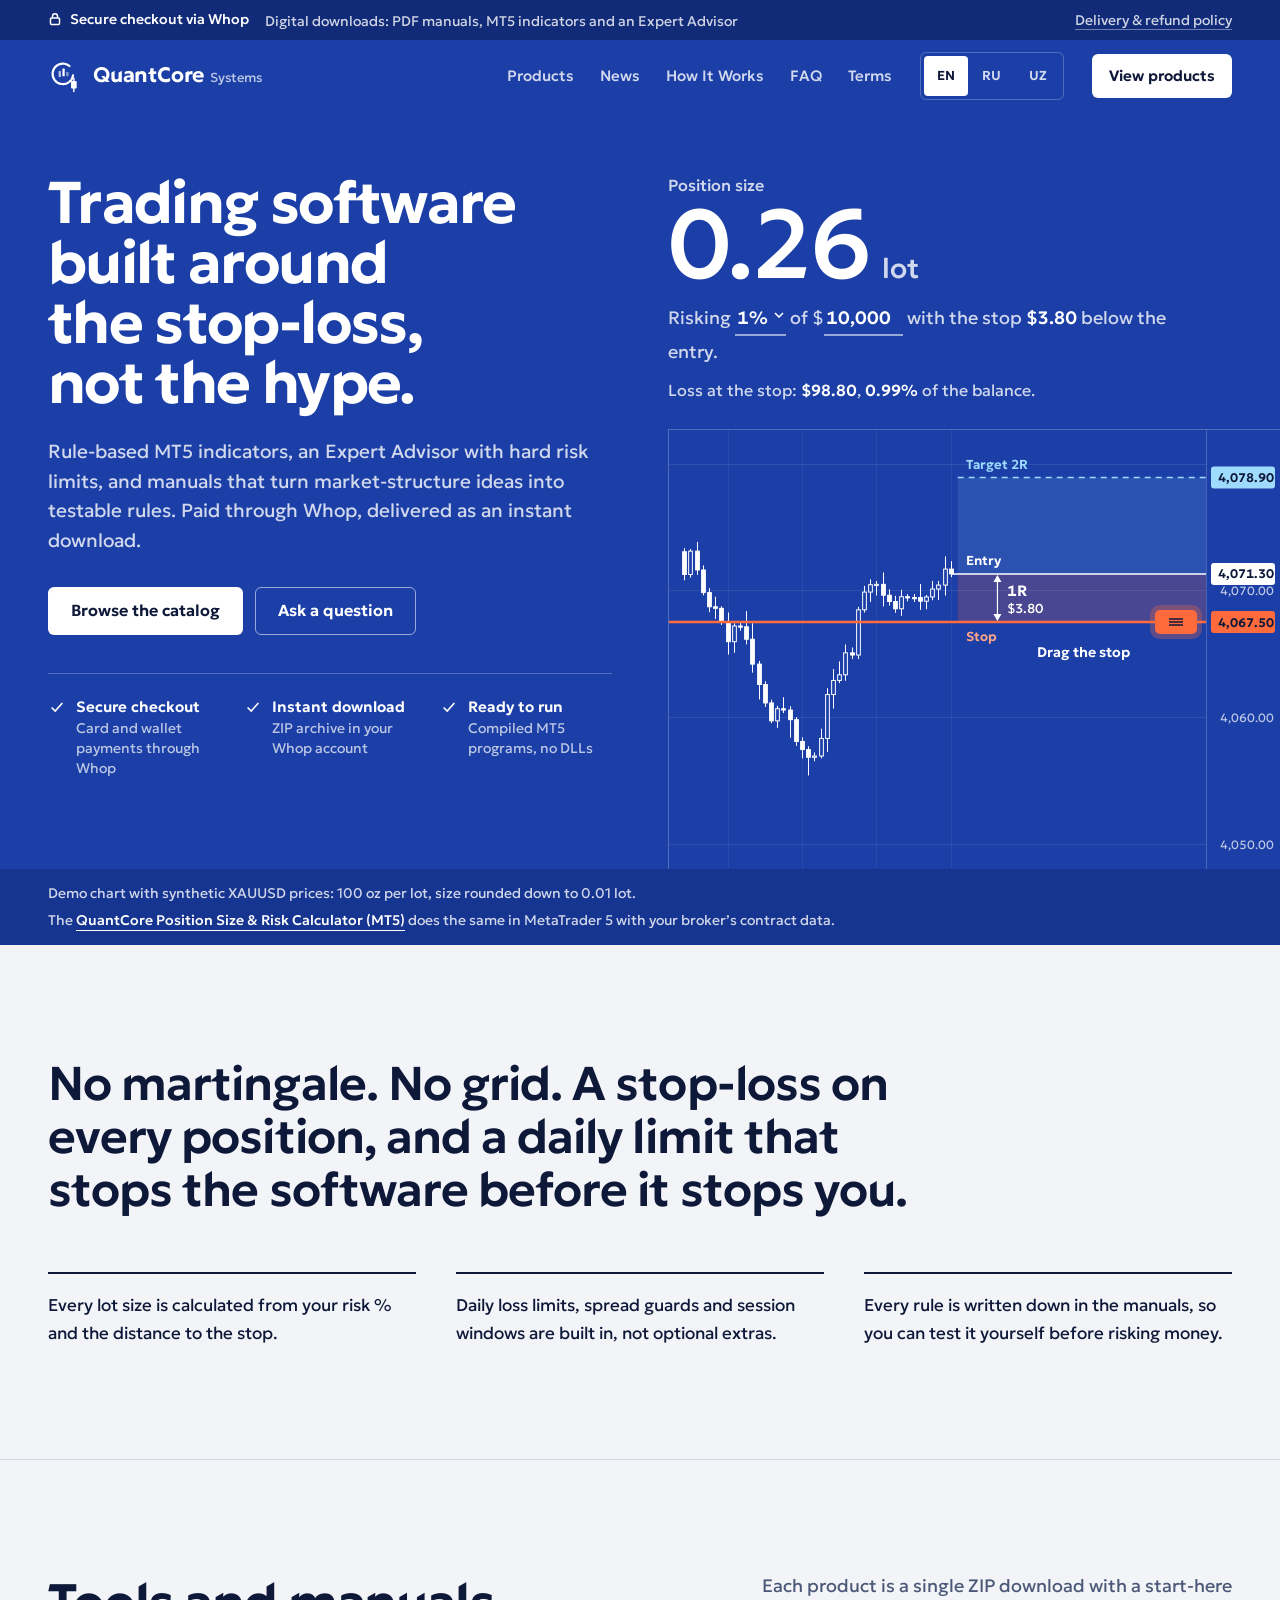
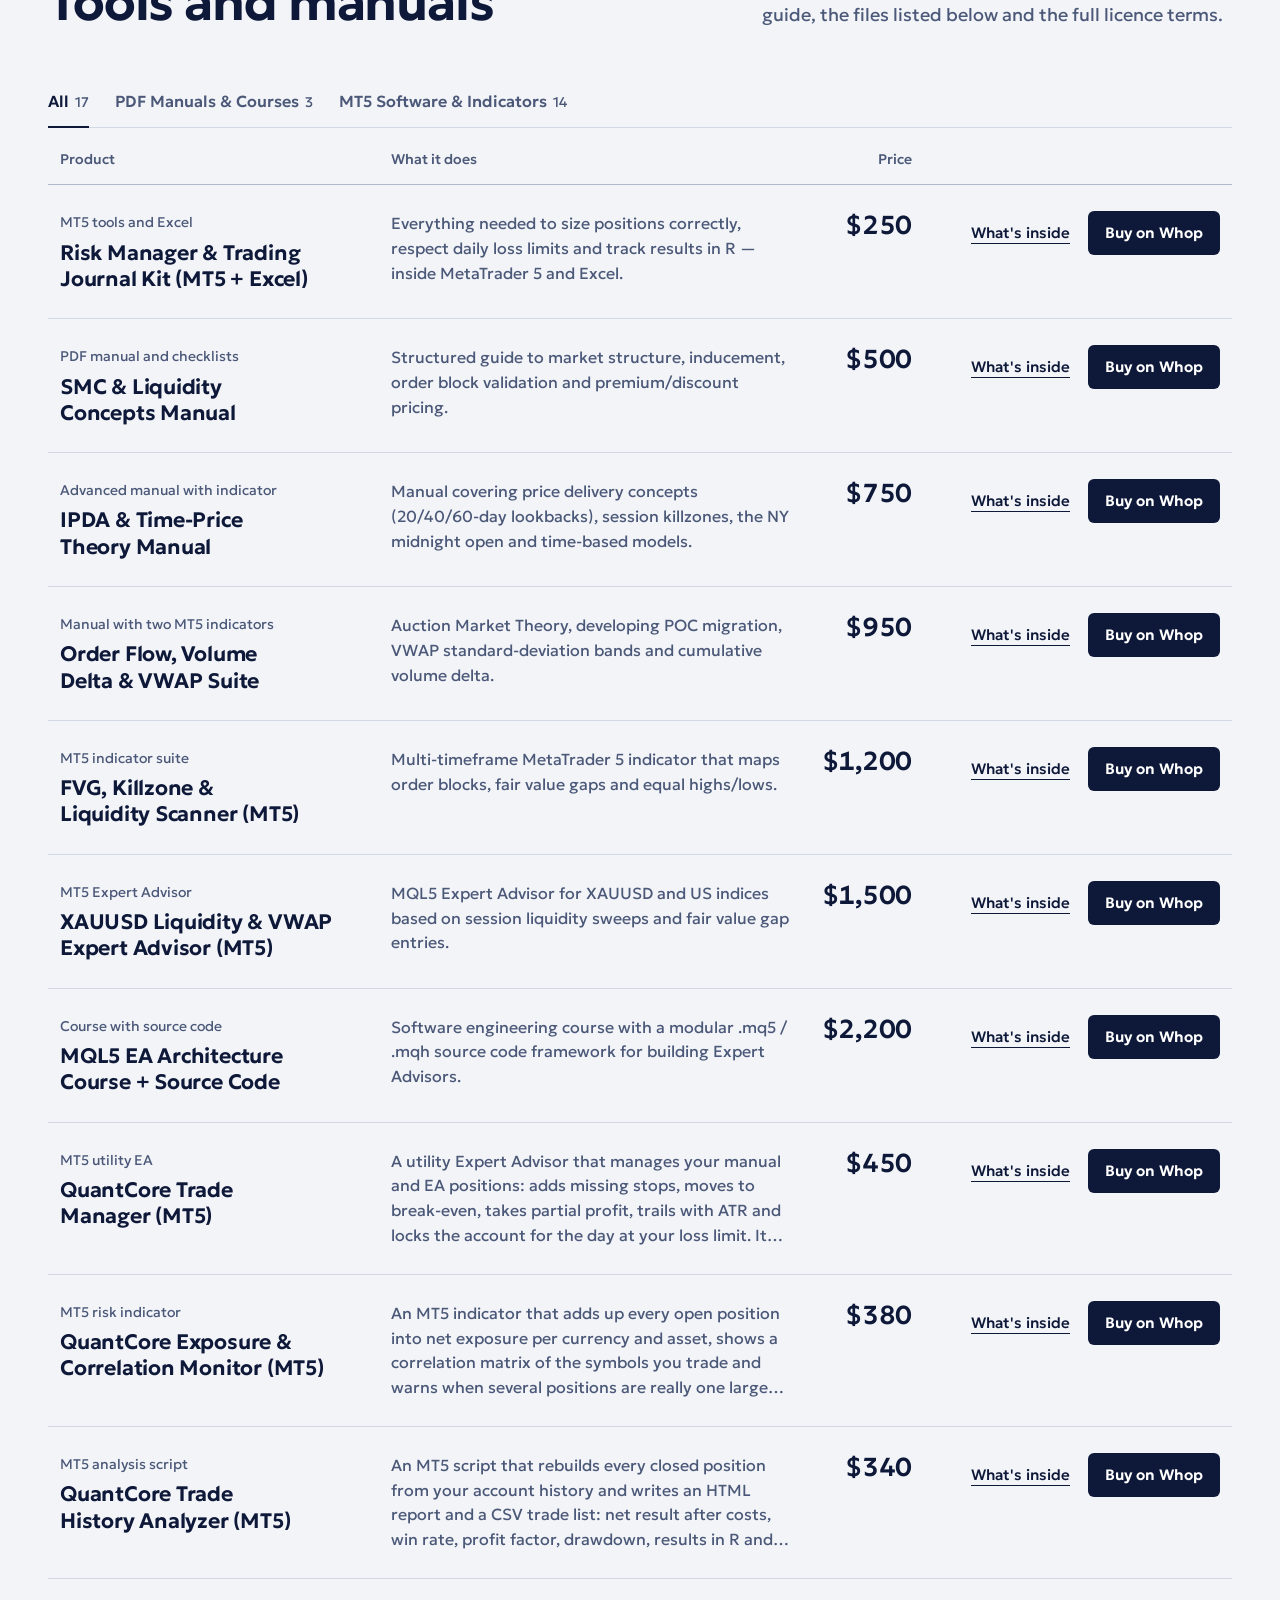
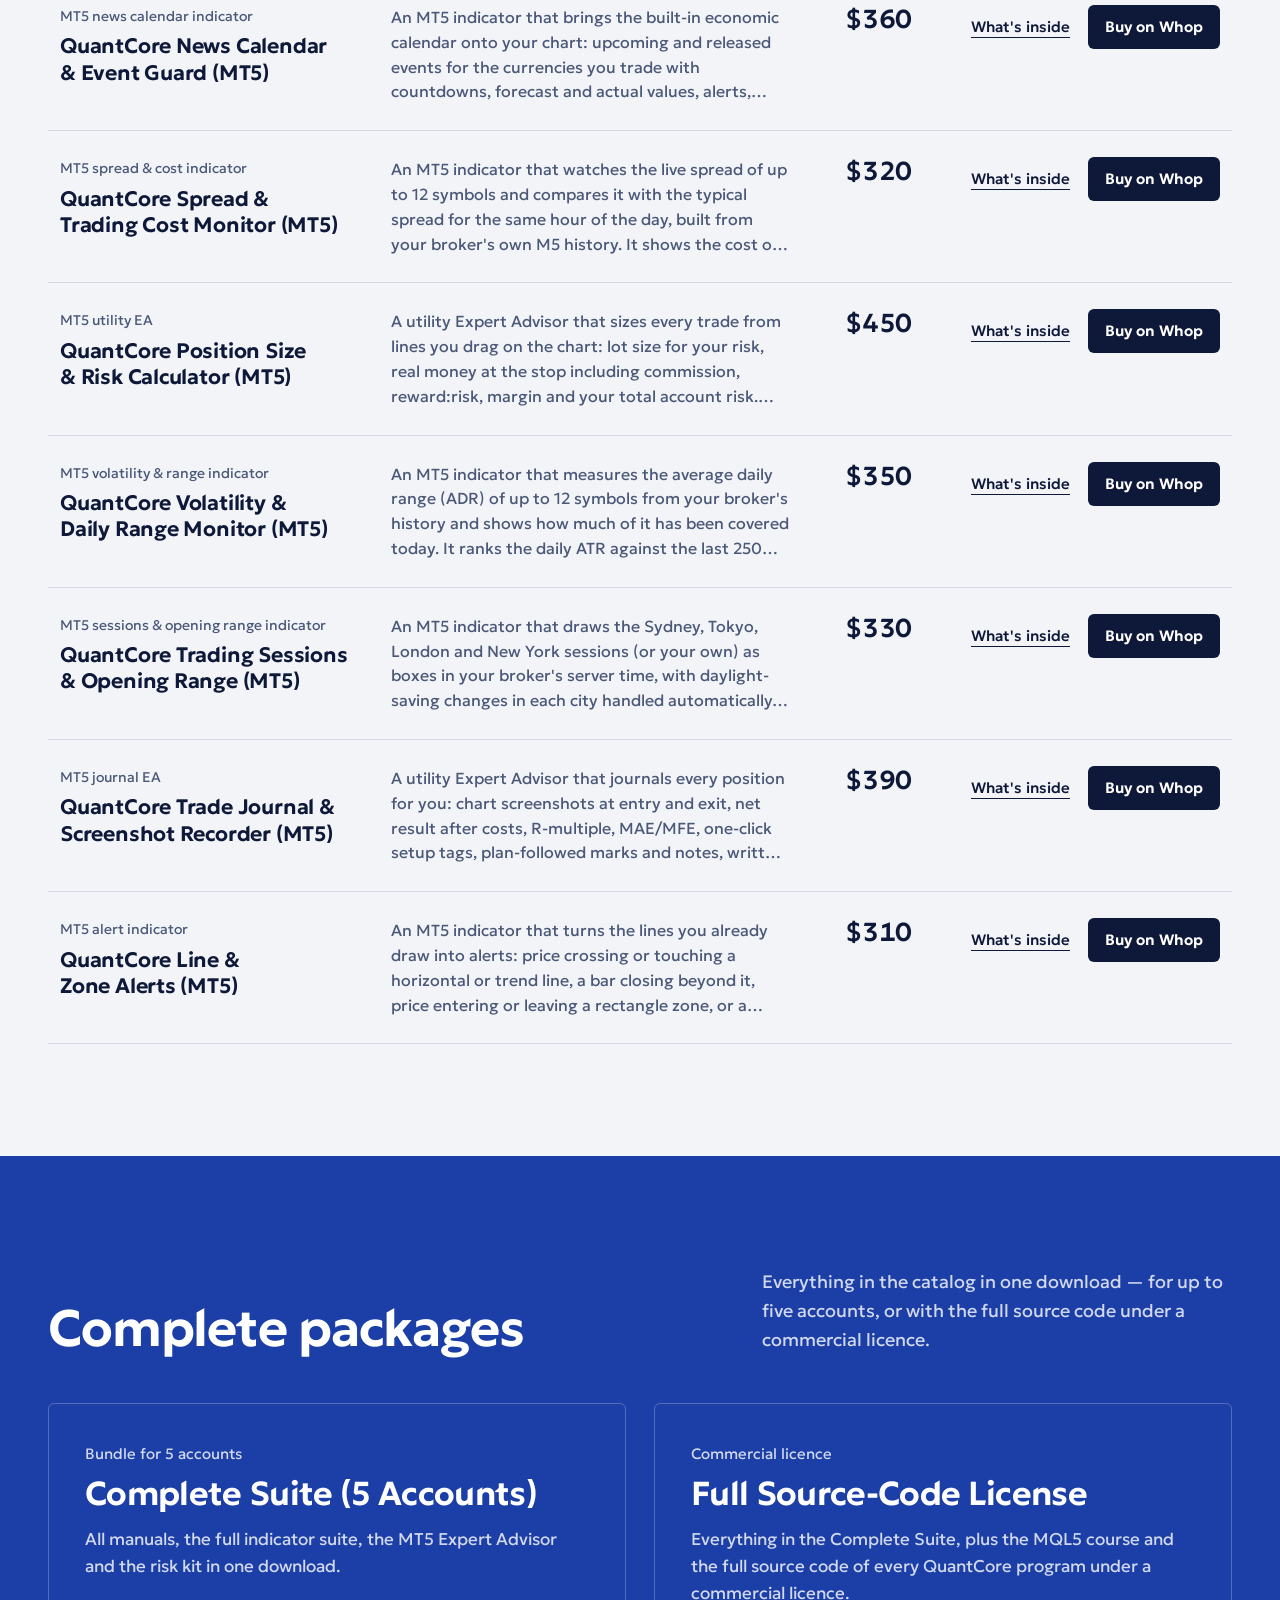
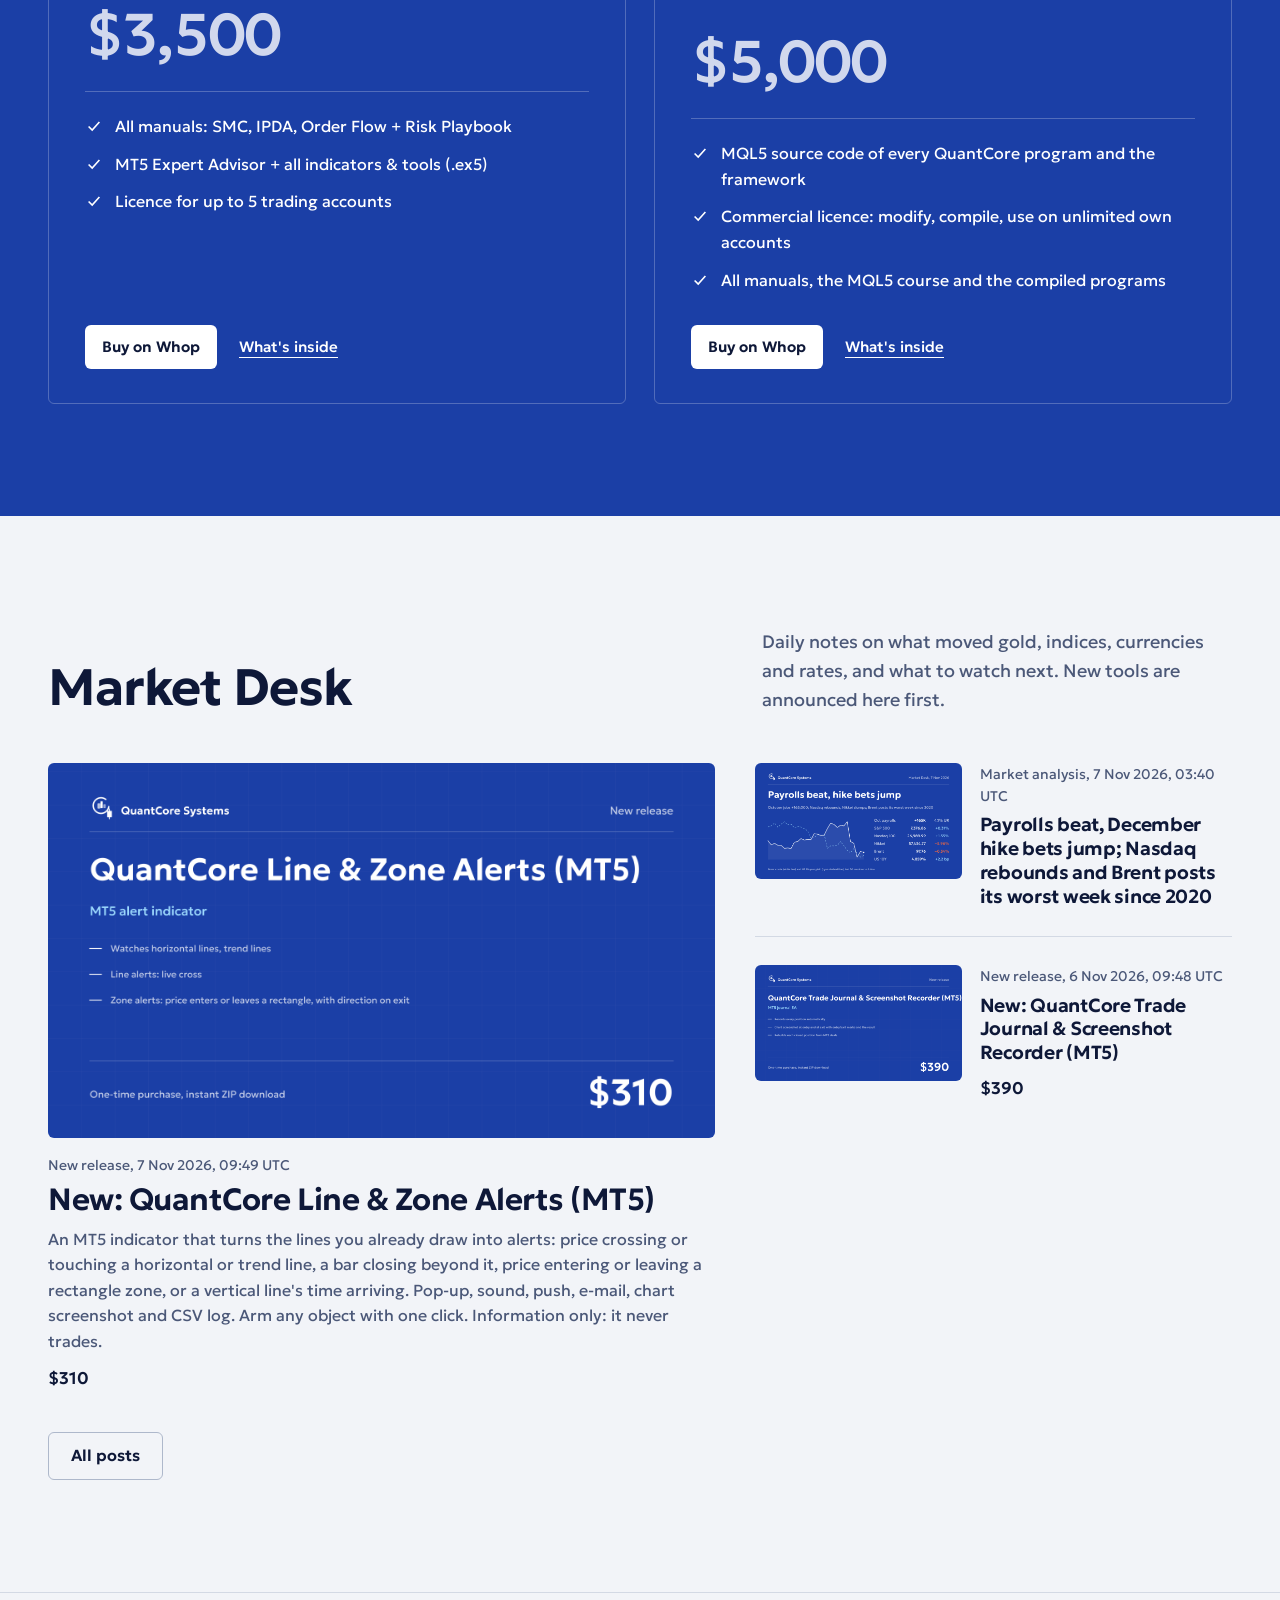
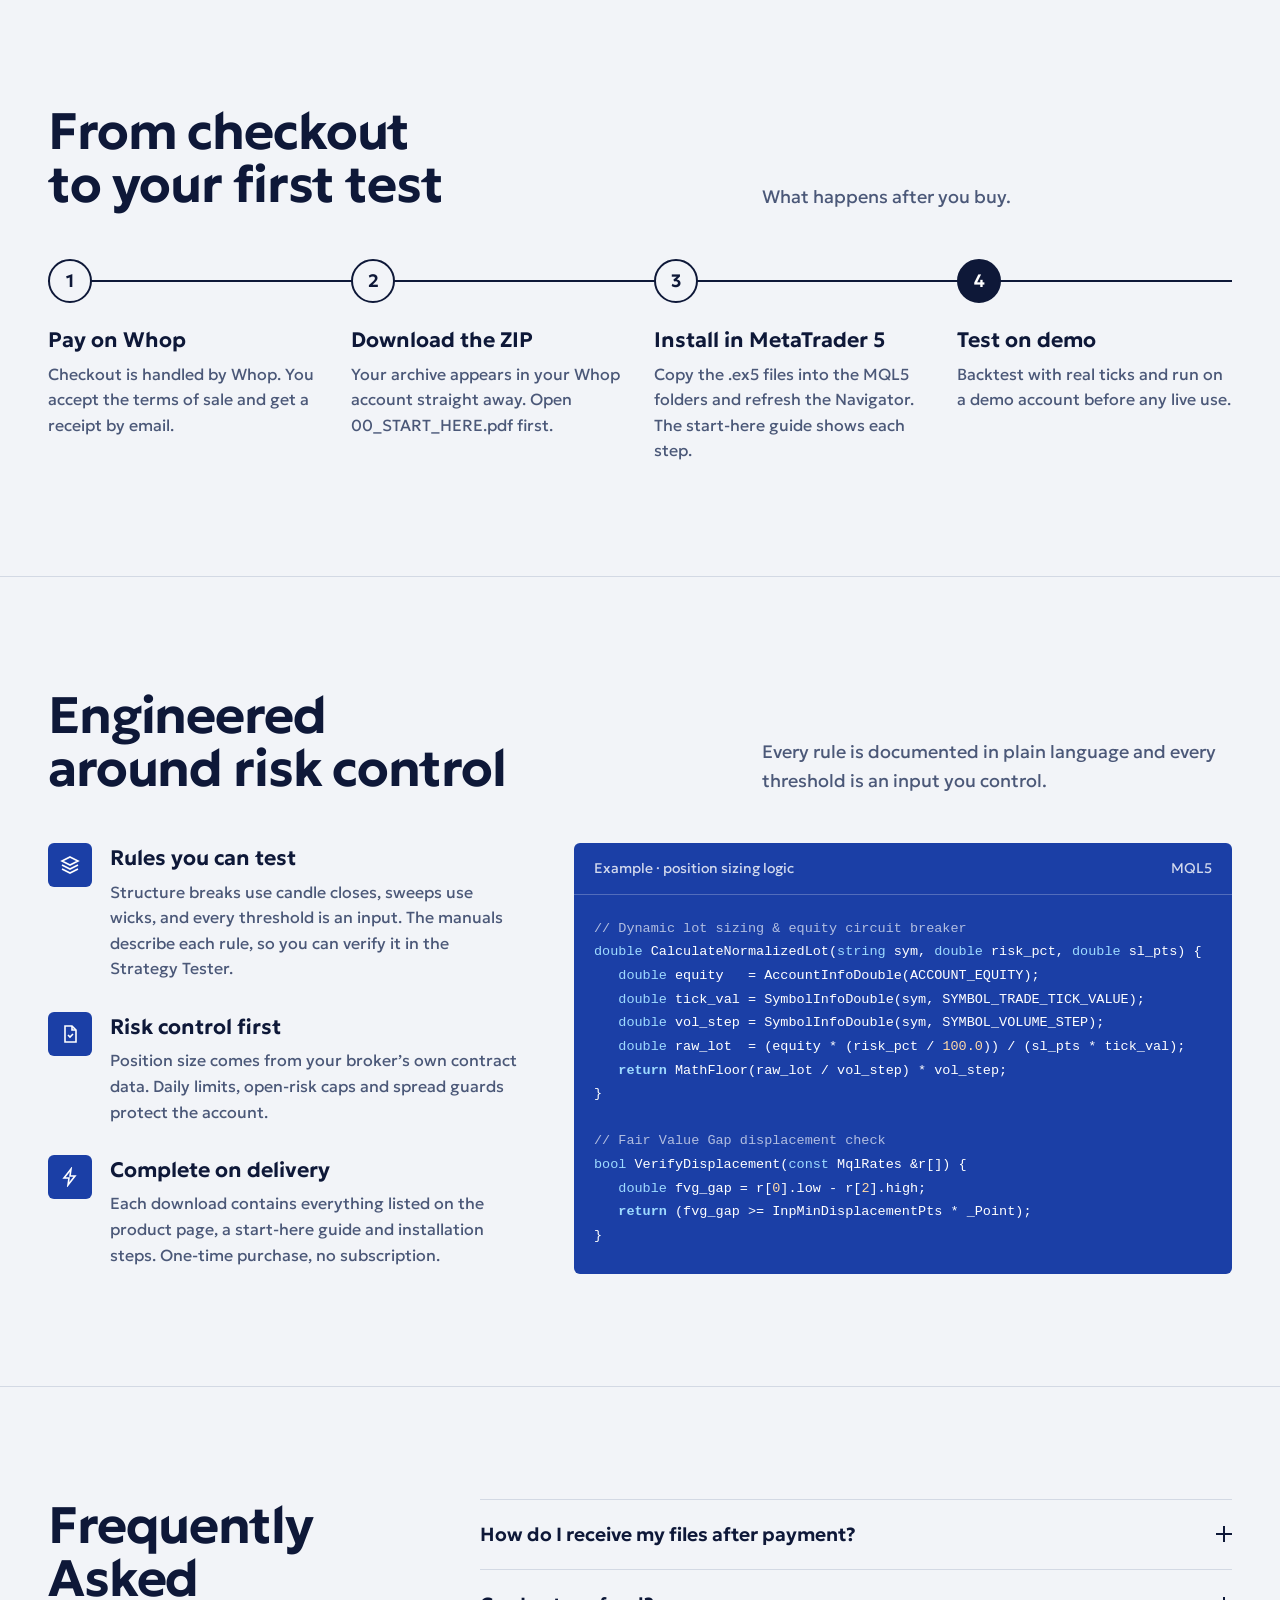
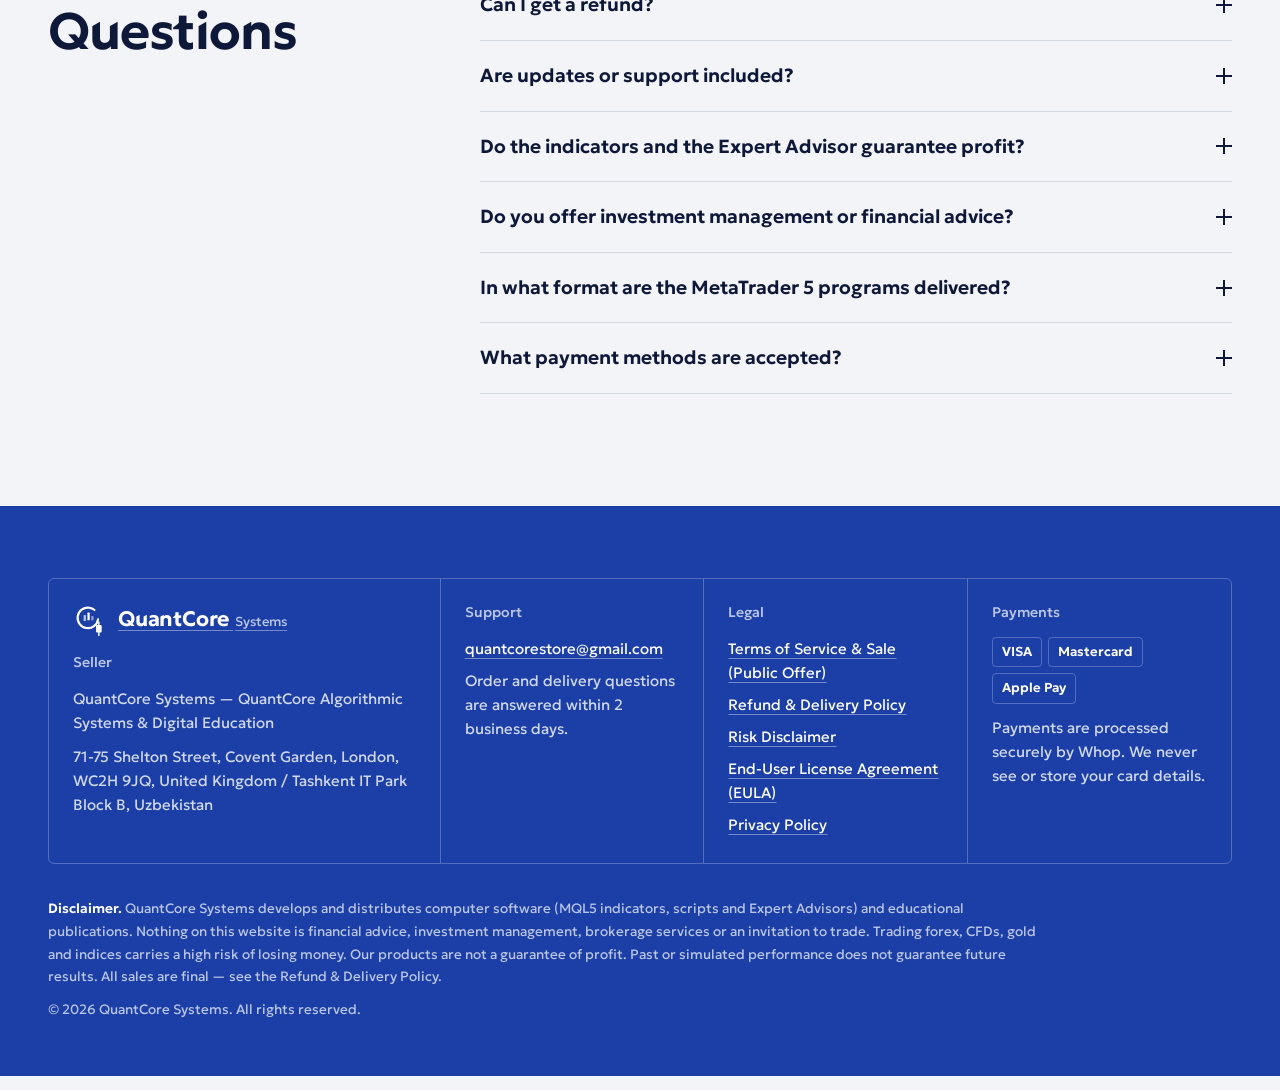
==== commit 11fcd1f8: "Redesign: blueprint identity, interactive position-size hero, parts-list catalog, new Market Desk re" ====
--- a/index.html
+++ b/index.html
@@ -5,416 +5,139 @@
 <meta name="viewport" content="width=device-width, initial-scale=1.0">
 <title>QuantCore Systems</title>
 <meta name="description" content="">
-<meta name="theme-color" content="#0B1426">
+<meta name="theme-color" content="#1B3FA6">
+<meta property="og:type" content="website">
+<meta property="og:site_name" content="QuantCore Systems">
+<meta property="og:title" content="QuantCore Systems — MetaTrader 5 software built around the stop-loss">
+<meta property="og:description" content="Rule-based MT5 indicators, risk tools and manuals. Paid through Whop, delivered as an instant download.">
+<meta property="og:image" content="https://quantcore-systems.github.io/assets/og.png">
+<meta name="twitter:card" content="summary_large_image">
 <link rel="icon" href="assets/logo.svg" type="image/svg+xml">
-<link rel="preconnect" href="https://fonts.googleapis.com">
-<link rel="preconnect" href="https://fonts.gstatic.com" crossorigin>
-<link href="https://fonts.googleapis.com/css2?family=Cormorant:ital,wght@0,500;0,600;0,700;1,500&family=Hanken+Grotesk:wght@400;500;600;700&family=JetBrains+Mono:wght@400&display=swap" rel="stylesheet">
-<style>
-:root{
-  --midnight:#0B1426; --ink:#131D35; --ink-2:#1A2644; --line:rgba(169,198,217,.14); --line-2:rgba(169,198,217,.26);
-  --gold:#D4B483; --gold-2:#E9D3A6; --gold-deep:#A8854F; --glacier:#A9C6D9; --fog:#7F93AE;
-  --paper:#EEF1F5; --paper-2:#E3E8EF; --text:#E9EEF5; --ink-text:#121C30; --ink-muted:#55647D;
-  --bull:#6FBF9A; --bear:#D9776F;
-  --serif:"Cormorant", "Iowan Old Style", Georgia, serif;
-  --sans:"Hanken Grotesk", system-ui, -apple-system, "Segoe UI", sans-serif;
-  --mono:"JetBrains Mono", ui-monospace, Consolas, monospace;
-  --r-s:6px; --r-m:14px; --r-l:22px;
-  --wrap:1220px;
-}
-*{box-sizing:border-box}
-html{scroll-behavior:smooth;-webkit-text-size-adjust:100%}
-@media (prefers-reduced-motion:reduce){html{scroll-behavior:auto}*{animation:none!important;transition:none!important}}
-body{margin:0;background:var(--midnight);color:var(--text);font:400 16px/1.6 var(--sans);-webkit-font-smoothing:antialiased;overflow-x:hidden}
-img,svg,canvas{display:block}
-a{color:inherit}
-button{font:inherit;color:inherit;cursor:pointer}
-:focus-visible{outline:2px solid var(--gold);outline-offset:3px;border-radius:4px}
-.wrap{max-width:var(--wrap);margin:0 auto;padding:0 24px}
-.sr{position:absolute;width:1px;height:1px;overflow:hidden;clip:rect(0 0 0 0)}
-body::before{content:"";position:fixed;inset:0;pointer-events:none;z-index:100;opacity:.05;mix-blend-mode:overlay;
-  background-image:url("data:image/svg+xml,%3Csvg xmlns='http://www.w3.org/2000/svg' width='160' height='160'%3E%3Cfilter id='n'%3E%3CfeTurbulence baseFrequency='.9' numOctaves='2' stitchTiles='stitch'/%3E%3C/filter%3E%3Crect width='100%25' height='100%25' filter='url(%23n)'/%3E%3C/svg%3E")}
-
-/* ---------- buttons ---------- */
-.btn{display:inline-flex;align-items:center;justify-content:center;gap:10px;padding:14px 26px;border-radius:999px;font-weight:600;font-size:15px;letter-spacing:.01em;text-decoration:none;border:1px solid transparent;transition:transform .2s,background .2s,border-color .2s,color .2s;position:relative;overflow:hidden;white-space:nowrap}
-.btn-gold{background:linear-gradient(135deg,var(--gold-2),var(--gold) 45%,var(--gold-deep));color:#1A1408;box-shadow:0 10px 30px -12px rgba(212,180,131,.55),inset 0 1px 0 rgba(255,255,255,.45)}
-.btn-gold::after{content:"";position:absolute;inset:0;background:linear-gradient(105deg,transparent 35%,rgba(255,255,255,.55) 50%,transparent 65%);transform:translateX(-120%);transition:transform .7s}
-.btn-gold:hover::after{transform:translateX(120%)}
-.btn-gold:hover{transform:translateY(-1px)}
-.btn-ghost{border-color:var(--line-2);color:var(--text);background:rgba(255,255,255,.02)}
-.btn-ghost:hover{border-color:var(--gold);color:var(--gold-2)}
-.btn-dark{background:var(--ink-text);color:var(--paper)}
-.btn-dark:hover{background:#000}
-.btn-line-dark{border-color:rgba(18,28,48,.22);color:var(--ink-text);background:transparent}
-.btn-line-dark:hover{border-color:var(--ink-text)}
-.btn-sm{padding:10px 18px;font-size:14px}
-
-/* ---------- top bar & header ---------- */
-.topbar{border-bottom:1px solid var(--line);font-size:13px;color:var(--fog)}
-.topbar .wrap{display:flex;justify-content:space-between;gap:16px;padding-top:9px;padding-bottom:9px}
-.topbar a{text-decoration:none}.topbar a:hover{color:var(--gold-2)}
-.topbar .lock{color:var(--gold);margin-right:6px}
-header.site{position:sticky;top:0;z-index:50;background:rgba(11,20,38,.72);backdrop-filter:saturate(1.4) blur(14px);-webkit-backdrop-filter:saturate(1.4) blur(14px);border-bottom:1px solid var(--line)}
-header.site .wrap{display:flex;align-items:center;justify-content:space-between;height:76px;gap:24px}
-.brand{display:flex;align-items:center;gap:12px;text-decoration:none}
-.brand svg{width:40px;height:40px}
-.brand .wm{display:flex;flex-direction:column;line-height:1}
-.brand .wm b{font:600 26px/1 var(--serif);letter-spacing:.01em;color:var(--text)}
-.brand .wm > span{font-size:12px;color:var(--fog);margin-top:5px;letter-spacing:.06em}
-.brand .tag{font-size:11px;color:var(--gold);border:1px solid rgba(212,180,131,.35);border-radius:999px;padding:2px 8px;margin-left:4px}
-nav.main{display:flex;gap:30px;font-size:15px;color:var(--glacier)}
-nav.main a{text-decoration:none;position:relative;padding:6px 0}
-nav.main a::after{content:"";position:absolute;left:0;right:0;bottom:0;height:1px;background:var(--gold);transform:scaleX(0);transform-origin:left;transition:transform .25s}
-nav.main a:hover{color:var(--text)}nav.main a:hover::after{transform:scaleX(1)}
-.menu-btn{display:none;background:none;border:1px solid var(--line-2);border-radius:10px;width:44px;height:44px}
-.mnav{display:none;border-top:1px solid var(--line);padding:12px 24px 18px}
-.mnav a{display:block;padding:10px 0;text-decoration:none;color:var(--glacier);border-bottom:1px solid var(--line)}
-@media (max-width:960px){nav.main,.hdr-cta{display:none}.menu-btn{display:inline-grid;place-items:center}.mnav.open{display:block}}
-
-/* ---------- hero ---------- */
-.hero{position:relative;padding:72px 0 88px;overflow:hidden}
-.hero::before{content:"";position:absolute;width:1100px;height:700px;right:-260px;top:-260px;background:radial-gradient(closest-side,rgba(212,180,131,.16),transparent 70%);pointer-events:none}
-.hero::after{content:"";position:absolute;width:900px;height:600px;left:-380px;bottom:-320px;background:radial-gradient(closest-side,rgba(110,150,200,.14),transparent 70%);pointer-events:none}
-.hero .wrap{position:relative;z-index:1;display:grid;grid-template-columns:minmax(0,5fr) minmax(0,7fr);gap:56px;align-items:center}
-.hero .kicker{display:inline-flex;align-items:center;gap:10px;font-size:14px;color:var(--glacier);margin-bottom:26px}
-.hero .kicker i{width:28px;height:1px;background:var(--gold)}
-.hero h1{font:600 clamp(42px,5.2vw,72px)/1 var(--serif);letter-spacing:-.015em;margin:0 0 26px;color:#F6F2EA;text-wrap:balance}
-.hero p.lead{font-size:18px;line-height:1.65;color:var(--glacier);max-width:34em;margin:0 0 34px}
-.hero .ctas{display:flex;flex-wrap:wrap;gap:14px;margin-bottom:40px}
-.trust{display:flex;flex-wrap:wrap;gap:12px 28px;padding-top:24px;border-top:1px solid var(--line)}
-.trust div{display:flex;gap:12px;align-items:flex-start;max-width:220px}
-.trust svg{width:20px;height:20px;flex:none;margin-top:2px;color:var(--gold)}
-.trust b{display:block;font-weight:600;font-size:14px;color:var(--text)}
-.trust span{font-size:13px;color:var(--fog)}
-
-/* instrument panel */
-.instrument{position:relative;border-radius:var(--r-l);padding:1px;background:linear-gradient(160deg,rgba(212,180,131,.55),rgba(169,198,217,.12) 35%,rgba(169,198,217,.06) 65%,rgba(212,180,131,.35));box-shadow:0 40px 90px -40px rgba(0,0,0,.8),0 0 0 1px rgba(255,255,255,.02)}
-.instrument .in{border-radius:calc(var(--r-l) - 1px);background:linear-gradient(180deg,#101A31,#0C1529);overflow:hidden}
-.instrument .bar{display:flex;align-items:center;justify-content:space-between;padding:14px 20px;border-bottom:1px solid var(--line);font-size:13px;color:var(--fog)}
-.instrument .bar b{color:var(--text);font-weight:600;margin-right:10px}
-.instrument .live{display:inline-flex;align-items:center;gap:8px;color:var(--gold)}
-.instrument .live i{width:7px;height:7px;border-radius:50%;background:var(--gold);box-shadow:0 0 0 0 rgba(212,180,131,.6);animation:pulse 2s infinite}
-@keyframes pulse{70%{box-shadow:0 0 0 9px rgba(212,180,131,0)}100%{box-shadow:0 0 0 0 rgba(212,180,131,0)}}
-#chart{width:100%;height:380px}
-.phases{display:grid;grid-template-columns:repeat(4,1fr);border-top:1px solid var(--line)}
-.phases li{list-style:none;padding:14px 16px;border-right:1px solid var(--line);font-size:13px;color:var(--fog);transition:color .3s,background .3s;position:relative}
-.phases li:last-child{border-right:0}
-.phases li b{display:block;font:600 19px/1.1 var(--serif);color:var(--glacier);margin-bottom:3px;transition:color .3s}
-.phases li::before{content:"";position:absolute;left:0;right:0;top:-1px;height:2px;background:var(--gold);transform:scaleX(0);transform-origin:left;transition:transform .5s}
-.phases li.on{color:var(--text);background:rgba(212,180,131,.05)}
-.phases li.on b{color:var(--gold-2)}
-.phases li.on::before{transform:scaleX(1)}
-.phases{margin:0;padding:0}
-.stats{display:grid;grid-template-columns:repeat(3,1fr);gap:1px;background:var(--line);border-top:1px solid var(--line)}
-.stats div{background:#0C1529;padding:12px 16px}
-.stats span{display:block;font-size:12px;color:var(--fog)}
-.stats b{font-weight:600;font-size:14px}
-.chart-note{font-size:12px;color:var(--fog);margin:12px 4px 0}
-
-@media (max-width:1060px){.hero .wrap{grid-template-columns:1fr}.hero{padding-top:48px}}
-@media (max-width:560px){#chart{height:300px}.phases{grid-template-columns:repeat(2,1fr)}.phases li:nth-child(2){border-right:0}.phases li:nth-child(-n+2){border-bottom:1px solid var(--line)}}
-
-/* ---------- statement ---------- */
-.statement{padding:96px 0;border-top:1px solid var(--line);background:linear-gradient(180deg,transparent,rgba(19,29,53,.6))}
-.statement .wrap{display:grid;grid-template-columns:minmax(0,7fr) minmax(0,5fr);gap:64px;align-items:end}
-.statement blockquote{margin:0;font:500 clamp(34px,4vw,56px)/1.08 var(--serif);color:#F6F2EA;text-wrap:balance}
-.statement ul{margin:0;padding:0;list-style:none;display:grid;gap:18px}
-.statement li{display:flex;gap:14px;font-size:16px;color:var(--glacier);padding-bottom:18px;border-bottom:1px solid var(--line)}
-.statement li svg{flex:none;width:20px;height:20px;color:var(--gold);margin-top:3px}
-@media (max-width:900px){.statement .wrap{grid-template-columns:1fr;gap:36px}}
-
-
-/* ---------- language switcher ---------- */
-.lang-sw{display:inline-flex;border:1px solid var(--line-2);border-radius:999px;padding:3px;gap:2px}
-.lang-sw button{border:0;background:transparent;color:var(--fog);font-size:12px;font-weight:600;letter-spacing:.04em;padding:5px 9px;border-radius:999px}
-.lang-sw button[aria-pressed=true]{background:var(--gold);color:#1A1408}
-.lang-sw button:hover{color:var(--text)} .lang-sw button[aria-pressed=true]:hover{color:#1A1408}
-.mnav .lang-sw{margin-top:14px}
-@media (max-width:560px){#langSw{display:none}}
-/* ---------- market desk (news) ---------- */
-.desk{padding:96px 0;border-top:1px solid var(--line)}
-.desk .sec-head p{color:var(--glacier)}
-.news-grid{display:grid;grid-template-columns:repeat(3,minmax(0,1fr));gap:22px}
-.ncard{display:flex;flex-direction:column;border:1px solid var(--line);border-radius:var(--r-m);background:linear-gradient(180deg,#101A31,#0C1529);overflow:hidden;text-decoration:none;transition:border-color .25s,transform .25s}
-.ncard:hover{border-color:rgba(212,180,131,.5);transform:translateY(-2px)}
-.ncard .cv{aspect-ratio:16/9;background:#0C1529 center/cover no-repeat;border-bottom:1px solid var(--line)}
-.ncard .bd{padding:18px 20px 20px;display:flex;flex-direction:column;gap:10px;flex:1}
-.ncard .when{font:400 12px/1.2 var(--mono);color:var(--fog);display:flex;gap:10px;flex-wrap:wrap}
-.ncard .kind{color:var(--gold);text-transform:uppercase;letter-spacing:.08em}
-.ncard h3{font:600 24px/1.12 var(--serif);margin:0;color:#F6F2EA}
-.ncard p{margin:0;color:var(--glacier);font-size:14.5px}
-.ncard.launch{border-color:rgba(212,180,131,.45);background:linear-gradient(160deg,rgba(212,180,131,.12),#0C1529 55%)}
-.ncard.launch .price{font:600 22px/1 var(--serif);color:var(--gold-2);margin-top:auto}
-.desk .more{margin-top:28px}
-@media (max-width:960px){.news-grid{grid-template-columns:1fr}}
-
-/* ---------- catalog (light) ---------- */
-.catalog{background:var(--paper);color:var(--ink-text);padding:110px 0 120px;position:relative}
-.catalog::before{content:"";position:absolute;left:0;right:0;top:0;height:1px;background:linear-gradient(90deg,transparent,var(--gold),transparent)}
-.sec-head{display:flex;justify-content:space-between;align-items:flex-end;gap:32px;margin-bottom:44px;flex-wrap:wrap}
-.sec-head h2{font:600 clamp(38px,4.4vw,60px)/1 var(--serif);margin:0;letter-spacing:-.01em;max-width:14em}
-.sec-head p{margin:14px 0 0;max-width:40em;color:var(--glacier);font-size:17px}
-.catalog .sec-head p{color:var(--ink-muted)}
-.filters{display:flex;flex-wrap:wrap;gap:8px}
-.filters button{border:1px solid rgba(18,28,48,.16);background:transparent;border-radius:999px;padding:9px 16px;font-size:14px;color:var(--ink-muted);transition:all .2s}
-.filters button:hover{border-color:var(--ink-text);color:var(--ink-text)}
-.filters button[aria-pressed=true]{background:var(--ink-text);border-color:var(--ink-text);color:var(--paper)}
-.list{border-top:1px solid rgba(18,28,48,.14)}
-.row{display:grid;grid-template-columns:minmax(0,4.2fr) minmax(0,4fr) minmax(0,2.6fr);gap:36px;padding:34px 8px 34px 22px;border-bottom:1px solid rgba(18,28,48,.14);position:relative;transition:background .25s}
-.row::before{content:"";position:absolute;left:0;top:22px;bottom:22px;width:2px;background:var(--gold-deep);transform:scaleY(0);transition:transform .3s;transform-origin:top}
-.row:hover{background:rgba(255,255,255,.55)}.row:hover::before{transform:scaleY(1)}
-.row .meta{font-size:13px;color:var(--ink-muted);display:flex;gap:10px;align-items:center;flex-wrap:wrap;margin-bottom:10px}
-.row .soon{font-size:12px;color:#7A5A22;background:rgba(212,180,131,.28);border-radius:999px;padding:3px 10px}
-.row h3{font:600 clamp(26px,2.4vw,32px)/1.08 var(--serif);margin:0 0 10px}
-.row .desc{margin:0;color:var(--ink-muted);font-size:15px;max-width:34em}
-.row ul{margin:4px 0 0;padding:0;list-style:none;display:grid;gap:9px;font-size:15px}
-.row ul li{display:flex;gap:10px}
-.row ul li::before{content:"";flex:none;width:6px;height:6px;margin-top:9px;border-radius:50%;background:var(--gold-deep)}
-.row .buy{display:flex;flex-direction:column;align-items:flex-end;justify-content:space-between;gap:16px;text-align:right}
-.price{font:600 46px/1 var(--serif);letter-spacing:-.01em;font-variant-numeric:lining-nums}
-.price small{font:500 14px var(--sans);color:var(--ink-muted);margin-left:6px;letter-spacing:0}
-.row .acts{display:flex;gap:10px;flex-wrap:wrap;justify-content:flex-end}
-.linkbtn{background:none;border:0;padding:0;color:var(--ink-muted);text-decoration:underline;text-underline-offset:4px;font-size:14px}
-.linkbtn:hover{color:var(--ink-text)}
-@media (max-width:980px){.row{grid-template-columns:1fr;gap:18px;padding-left:16px}.row .buy{flex-direction:row;align-items:center;text-align:left}}
-@media (max-width:520px){.row .buy{flex-direction:column;align-items:flex-start}.row .acts{justify-content:flex-start}}
-
-/* ---------- tiers (dark) ---------- */
-.tiers{padding:110px 0;background:radial-gradient(1200px 600px at 80% 0%,rgba(212,180,131,.10),transparent 60%),var(--midnight)}
-.tiers .sec-head p{color:var(--glacier)}
-.tier-grid{display:grid;grid-template-columns:1fr 1fr;gap:26px}
-.tier{position:relative;border-radius:var(--r-l);padding:1px;background:linear-gradient(150deg,rgba(212,180,131,.6),rgba(169,198,217,.1) 40%,rgba(212,180,131,.25));isolation:isolate}
-.tier .in{position:relative;border-radius:calc(var(--r-l) - 1px);background:linear-gradient(180deg,var(--ink-2),var(--ink) 60%);padding:40px 38px 36px;height:100%;display:flex;flex-direction:column;overflow:hidden}
-.tier .in::before{content:"";position:absolute;inset:0;background:radial-gradient(420px circle at var(--mx,50%) var(--my,-20%),rgba(212,180,131,.16),transparent 60%);opacity:0;transition:opacity .3s;pointer-events:none}
-.tier:hover .in::before{opacity:1}
-.tier .label{font-size:13px;color:var(--gold);margin-bottom:18px;display:flex;justify-content:space-between;gap:10px}
-.tier h3{font:600 clamp(30px,2.8vw,40px)/1.05 var(--serif);margin:0 0 14px;color:#F6F2EA}
-.tier p{color:var(--glacier);margin:0 0 26px}
-.tier .price{color:#F6F2EA;margin-bottom:26px}
-.tier .price small{color:var(--fog)}
-.tier ul{list-style:none;margin:0 0 30px;padding:0;display:grid;gap:12px;border-top:1px solid var(--line);padding-top:22px}
-.tier li{display:flex;gap:12px;color:var(--text);font-size:15px}
-.tier li svg{flex:none;width:18px;height:18px;color:var(--gold);margin-top:3px}
-.tier .acts{margin-top:auto;display:flex;gap:12px;flex-wrap:wrap;align-items:center}
-.tier .linkbtn{color:var(--glacier)}.tier .linkbtn:hover{color:var(--gold-2)}
-@media (max-width:900px){.tier-grid{grid-template-columns:1fr}.tier .in{padding:32px 24px}}
-
-/* ---------- steps ---------- */
-.steps{padding:110px 0;border-top:1px solid var(--line)}
-.step-grid{display:grid;grid-template-columns:repeat(4,1fr);gap:0;counter-reset:s;border-top:1px solid var(--line-2)}
-.step{padding:30px 28px 10px 0;position:relative}
-.step + .step{padding-left:28px;border-left:1px solid var(--line)}
-.step .n{font:600 64px/1 var(--serif);color:transparent;-webkit-text-stroke:1px rgba(212,180,131,.7);margin-bottom:22px}
-.step h3{font:600 26px/1.1 var(--serif);margin:0 0 10px}
-.step p{margin:0;color:var(--glacier);font-size:15px}
-@media (max-width:900px){.step-grid{grid-template-columns:1fr 1fr}.step:nth-child(3){padding-left:0;border-left:0}.step{border-bottom:1px solid var(--line);padding-bottom:28px}}
-@media (max-width:560px){.step-grid{grid-template-columns:1fr}.step,.step + .step{padding-left:0;border-left:0}}
-
-/* ---------- features + code ---------- */
-.features{padding:110px 0;background:linear-gradient(180deg,rgba(19,29,53,.55),transparent)}
-.feat-grid{display:grid;grid-template-columns:minmax(0,5fr) minmax(0,6fr);gap:56px;align-items:start}
-.feat-list{display:grid;gap:30px}
-.feat{display:grid;grid-template-columns:44px 1fr;gap:18px}
-.feat .ico{width:44px;height:44px;border-radius:12px;border:1px solid rgba(212,180,131,.35);display:grid;place-items:center;color:var(--gold);background:rgba(212,180,131,.06)}
-.feat .ico svg{width:20px;height:20px}
-.feat h3{font:600 24px/1.15 var(--serif);margin:2px 0 8px}
-.feat p{margin:0;color:var(--glacier);font-size:15px}
-.code{border-radius:var(--r-m);border:1px solid var(--line-2);background:#0A1224;overflow:hidden;box-shadow:0 30px 70px -40px #000}
-.code .bar{display:flex;gap:8px;align-items:center;padding:12px 16px;border-bottom:1px solid var(--line);font-size:13px;color:var(--fog)}
-.code .bar i{width:9px;height:9px;border-radius:50%;background:#26324D}
-.code .bar span{margin-left:8px}
-.code pre{margin:0;padding:22px 22px 26px;font:13px/1.75 var(--mono);color:#C9D6E4;overflow-x:auto}
-.tk-k{color:var(--glacier)}.tk-n{color:var(--gold-2)}.tk-c{color:#5E708D}.tk-r{color:var(--bull)}
-@media (max-width:960px){.feat-grid{grid-template-columns:1fr}}
-
-/* ---------- faq ---------- */
-.faq{padding:110px 0;border-top:1px solid var(--line)}
-.faq .wrap{display:grid;grid-template-columns:minmax(0,4fr) minmax(0,7fr);gap:64px}
-.faq h2{font:600 clamp(38px,4.4vw,56px)/1 var(--serif);margin:0;position:sticky;top:110px}
-.faq details{border-bottom:1px solid var(--line)}
-.faq summary{list-style:none;cursor:pointer;padding:24px 44px 24px 0;font:600 22px/1.25 var(--serif);position:relative;color:#F2EEE6}
-.faq summary::-webkit-details-marker{display:none}
-.faq summary::after{content:"";position:absolute;right:6px;top:50%;width:14px;height:14px;margin-top:-9px;border-right:1.5px solid var(--gold);border-bottom:1.5px solid var(--gold);transform:rotate(45deg);transition:transform .25s}
-.faq details[open] summary::after{transform:rotate(-135deg);margin-top:-2px}
-.faq details p{margin:0 0 24px;color:var(--glacier);max-width:42em;white-space:pre-line}
-@media (max-width:900px){.faq .wrap{grid-template-columns:1fr;gap:20px}.faq h2{position:static}}
-
-/* ---------- footer ---------- */
-footer{border-top:1px solid var(--line);padding:72px 0 40px;background:#08101F;color:var(--fog);font-size:14px}
-.foot-grid{display:grid;grid-template-columns:minmax(0,4fr) repeat(3,minmax(0,2.6fr));gap:40px;padding-bottom:44px;border-bottom:1px solid var(--line)}
-footer h4{font:600 13px var(--sans);color:var(--text);margin:0 0 16px;letter-spacing:.04em}
-footer ul{list-style:none;margin:0;padding:0;display:grid;gap:10px}
-footer a{text-decoration:none}footer a:hover{color:var(--gold-2)}
-footer .brand{margin-bottom:18px}
-footer p{margin:0 0 12px;line-height:1.6}
-.pay{display:flex;flex-wrap:wrap;gap:8px;margin-bottom:14px}
-.pay span{border:1px solid var(--line-2);border-radius:8px;padding:6px 10px;color:var(--text);font-size:13px;font-weight:600}
-.disc{padding-top:28px;font-size:12.5px;line-height:1.7;max-width:110ch}
-.disc b{color:var(--glacier)}
-@media (max-width:900px){.foot-grid{grid-template-columns:1fr 1fr}}
-@media (max-width:560px){.foot-grid{grid-template-columns:1fr}}
-
-/* ---------- modal ---------- */
-.modal{position:fixed;inset:0;z-index:80;display:none;align-items:flex-start;justify-content:center;padding:40px 16px;overflow-y:auto;background:rgba(5,10,20,.72);backdrop-filter:blur(8px);-webkit-backdrop-filter:blur(8px)}
-.modal.open{display:flex;animation:fade .25s ease}
-@keyframes fade{from{opacity:0}to{opacity:1}}
-.sheet{width:100%;max-width:820px;border-radius:var(--r-l);background:var(--paper);color:var(--ink-text);box-shadow:0 50px 120px -30px rgba(0,0,0,.7);animation:rise .3s cubic-bezier(.2,.8,.2,1)}
-@keyframes rise{from{transform:translateY(16px);opacity:.6}to{transform:none;opacity:1}}
-.sheet-head{display:flex;justify-content:space-between;gap:20px;align-items:flex-start;padding:32px 36px 22px;border-bottom:1px solid rgba(18,28,48,.12)}
-.sheet-head h3{font:600 clamp(28px,3vw,38px)/1.05 var(--serif);margin:6px 0 0}
-.sheet-head .meta{font-size:13px;color:var(--ink-muted)}
-.x{flex:none;width:42px;height:42px;border-radius:50%;border:1px solid rgba(18,28,48,.16);background:transparent;display:grid;place-items:center}
-.x:hover{border-color:var(--ink-text)}
-.sheet-body{padding:26px 36px 34px}
-#pmBody ol{margin:0 0 24px;padding:0;list-style:none;counter-reset:m;display:grid;gap:10px}
-#pmBody ol li{counter-increment:m;display:grid;grid-template-columns:34px 1fr;gap:12px;padding:14px 16px;border-radius:12px;background:#fff;border:1px solid rgba(18,28,48,.08);font-size:15px}
-#pmBody ol li::before{content:counter(m);font:600 22px/1 var(--serif);color:var(--gold-deep)}
-.facts{display:grid;grid-template-columns:repeat(3,1fr);gap:1px;background:rgba(18,28,48,.12);border-radius:12px;overflow:hidden;margin-bottom:20px}
-.facts div{background:var(--paper-2);padding:14px 16px;font-size:14px}
-.facts span{display:block;color:var(--ink-muted);font-size:12.5px}
-.facts b{font-weight:600}
-.fine{font-size:13px;color:var(--ink-muted);margin:0 0 22px}
-.fine a{color:var(--ink-text)}
-.sheet-foot{display:flex;justify-content:space-between;align-items:center;gap:16px;flex-wrap:wrap;padding-top:20px;border-top:1px solid rgba(18,28,48,.12)}
-.legal{font-size:15px;line-height:1.7;color:#2A364D}
-.legal h4{font:600 22px/1.2 var(--serif);color:var(--ink-text);margin:24px 0 6px}
-.legal ul,.legal ol{padding-left:24px;margin:8px 0 14px}
-.legal li{margin:4px 0}
-.legal p{margin:0 0 10px}
-.legal strong{color:var(--ink-text)}
-@media (max-width:600px){.facts{grid-template-columns:1fr}.sheet-head,.sheet-body{padding-left:20px;padding-right:20px}}
-
-@media (max-width:760px){.hide-sm{display:none}}
-@media (max-width:560px){
-  .topbar .wrap{justify-content:center}.topbar .wrap > a{display:none}
-  .stats{grid-template-columns:1fr}.stats div{display:flex;justify-content:space-between;gap:12px;align-items:baseline}.stats span{display:inline}
-  .hero h1{font-size:40px}.instrument .bar{font-size:12px;padding:12px 14px}
-}
-#loadError{display:none;max-width:520px;margin:120px auto;padding:22px;border:1px solid rgba(217,119,111,.4);border-radius:14px;color:var(--bear);text-align:center}
-</style>
+<link rel="preload" href="assets/fonts/geologica-latin-shrp-normal.woff2" as="font" type="font/woff2" crossorigin>
+<link rel="stylesheet" href="assets/qc.css?v=20261108">
 </head>
 <body>
+<a class="skip" href="#main" data-t="skip">Skip to content</a>
 <div id="loadError">Site content could not be loaded. Refresh the page to try again.</div>
+<noscript><p style="max-width:560px;margin:80px auto;padding:0 20px">This site needs JavaScript to show the catalog. Contact: quantcorestore@gmail.com</p></noscript>
 
 <div id="app" hidden>
-  <div class="topbar" id="topBar"><div class="wrap">
-    <span><span class="lock">●</span><span data-bind="topBar.badgeText"></span><span class="sr"> — </span><span class="hide-sm" data-bind="topBar.infoText" style="margin-left:14px;color:var(--fog)"></span></span>
+  <aside class="topbar on-blue" id="topBar" aria-label="Checkout and refunds"><div class="wrap">
+    <span><span class="lock"><svg viewBox="0 0 14 14" fill="none" stroke="currentColor" stroke-width="1.5" aria-hidden="true"><rect x="2.5" y="6" width="9" height="6.5" rx="1"/><path d="M4.5 6V4.2a2.5 2.5 0 015 0V6"/></svg><span data-bind="topBar.badgeText"></span></span><span class="info" data-bind="topBar.infoText"></span></span>
     <a href="#legal/refund" data-t="topRefund">Delivery &amp; refund policy</a>
-  </div></div>
-
-  <header class="site">
+  </div></aside>
+
+  <header class="site on-blue" id="siteHeader">
     <div class="wrap">
-      <a class="brand" href="#" aria-label="QuantCore Systems home">
-        <svg viewBox="0 0 48 48" fill="none" aria-hidden="true"><circle cx="21" cy="21" r="14.5" stroke="#D4B483" stroke-width="3" stroke-linecap="round" stroke-dasharray="76 15.1" transform="rotate(8 21 21)"/><line x1="36.5" y1="27" x2="36.5" y2="46" stroke="#D4B483" stroke-width="2" stroke-linecap="round"/><rect x="32.5" y="31" width="8" height="10.5" rx="1.4" fill="#D4B483"/><rect x="15" y="17" width="3.2" height="8.5" rx=".8" fill="#A9C6D9" opacity=".75"/><rect x="20.4" y="13.5" width="3.2" height="11" rx=".8" fill="#A9C6D9"/><rect x="25.8" y="18.5" width="3.2" height="6" rx=".8" fill="#A9C6D9" opacity=".55"/></svg>
-        <span class="wm"><b><span data-bind="brand.namePart1x"></span></b><span>Systems</span></span>
-        <span class="tag" id="versionTag" data-bind="brand.versionTag"></span>
+      <a class="brand" href="#top" aria-label="QuantCore Systems home">
+        <svg viewBox="0 0 48 48" fill="none" aria-hidden="true"><circle cx="21" cy="21" r="14.5" stroke="#fff" stroke-width="3" stroke-linecap="round" stroke-dasharray="76 15.1" transform="rotate(8 21 21)"/><line x1="36.5" y1="27" x2="36.5" y2="46" stroke="#fff" stroke-width="2" stroke-linecap="round"/><rect x="32.5" y="31" width="8" height="10.5" rx="1.4" fill="#fff"/><rect x="15" y="17" width="3.2" height="8.5" rx=".8" fill="#fff" opacity=".7"/><rect x="20.4" y="13.5" width="3.2" height="11" rx=".8" fill="#fff"/><rect x="25.8" y="18.5" width="3.2" height="6" rx=".8" fill="#fff" opacity=".5"/></svg>
+        <span><b data-bind="brand.namePart1x"></b> <small>Systems</small></span>
       </a>
       <nav class="main" id="mainNav" aria-label="Main"></nav>
       <div class="lang-sw" id="langSw" role="group" aria-label="Language"></div>
-      <a class="btn btn-ghost btn-sm hdr-cta" href="#catalog" data-t="viewProducts">View products</a>
-      <button class="menu-btn" id="menuBtn" aria-label="Open menu" aria-expanded="false"><svg width="18" height="18" viewBox="0 0 18 18" stroke="currentColor" stroke-width="1.6"><path d="M2 5h14M2 9h14M2 13h14"/></svg></button>
+      <a class="btn btn-white btn-sm hdr-cta" href="#catalog" data-t="viewProducts">View products</a>
+      <button class="menu-btn" id="menuBtn" type="button" aria-label="Open menu" aria-expanded="false" aria-controls="mobileNav"><svg width="18" height="18" viewBox="0 0 18 18" stroke="currentColor" stroke-width="1.6" aria-hidden="true"><path d="M2 5h14M2 9h14M2 13h14"/></svg></button>
     </div>
     <nav class="mnav" id="mobileNav" aria-label="Mobile"></nav>
   </header>
 
-  <main>
-    <section class="hero">
-      <div class="wrap">
-        <div>
-          <div class="kicker"><i></i><span data-bind="hero.badge"></span></div>
+  <main id="main">
+    <section class="hero on-blue" id="top" aria-labelledby="heroTitle">
+      <div class="wrap hero-grid">
+        <div class="hero-copy">
           <h1 id="heroTitle"></h1>
           <p class="lead" data-bind="hero.text"></p>
           <div class="ctas">
-            <a class="btn btn-gold" href="#catalog"><span data-bind="hero.primaryCtaLabel"></span></a>
-            <a class="btn btn-ghost" href="#contact"><span data-bind="hero.secondaryCtaLabel"></span></a>
+            <a class="btn btn-white" href="#catalog" data-bind="hero.primaryCtaLabel"></a>
+            <a class="btn btn-line-w" href="#contact" data-bind="hero.secondaryCtaLabel"></a>
           </div>
-          <div class="trust" id="heroBadges"></div>
         </div>
-        <div>
-          <div class="instrument">
-            <div class="in">
-              <div class="bar"><span><b>XAUUSD · M5</b><span data-t="chartBar">Liquidity sweep model</span></span><span class="live"><i></i><span data-t="replay">Replay</span></span></div>
-              <canvas id="chart" role="img" aria-label="Animated chart: a range forms, price sweeps the range low, a strong bullish candle leaves a fair value gap, and a long entry is taken with a stop below the sweep and a target at two times the risk."></canvas>
-              <ol class="phases" id="phases">
-                <li data-p="1"><b data-t="ph1b">Range</b><span data-t="ph1">Liquidity builds</span></li>
-                <li data-p="2"><b data-t="ph2b">Sweep</b><span data-t="ph2">Stops are taken</span></li>
-                <li data-p="3"><b data-t="ph3b">Displacement</b><span data-t="ph3">A gap is left</span></li>
-                <li data-p="4"><b data-t="ph4b">Defined risk</b><span data-t="ph4">Stop and 2R target</span></li>
-              </ol>
-              <div class="stats" id="heroStats"></div>
-            </div>
+        <ul class="trust" id="heroBadges"></ul>
+        <div class="instrument">
+          <div class="sizer" id="sizer">
+            <p class="sizer-k" id="szK" data-t="szLabel">Position size</p>
+            <p class="sizer-v"><output id="szLots" aria-labelledby="szK">0.00</output><span data-t="szLot">lot</span></p>
+            <p class="sizer-s" id="szSentence"></p>
+            <p class="sizer-loss" id="szLoss"></p>
+            <p class="sr" id="szLive" aria-live="polite"></p>
           </div>
-          <p class="chart-note" data-t="chartNote">Illustrative replay with synthetic data. It shows how the software reads price, not a trading result.</p>
+          <figure class="drawing" id="drawing">
+            <svg id="dwg" role="img" aria-labelledby="dwgT dwgD"></svg>
+            <div class="handle" id="stopHandle" role="slider" tabindex="0" aria-orientation="vertical" aria-label="Stop-loss price"><i><svg viewBox="0 0 16 10" aria-hidden="true"><path d="M1 2h14M1 5h14M1 8h14" stroke="#0E1838" stroke-width="1.5"/></svg></i></div>
+            <div class="hint" id="dwgHint" aria-hidden="true" data-t="szHint">Drag the stop</div>
+          </figure>
         </div>
       </div>
-    </section>
-
-    <section class="statement" id="principles">
+      <div class="dwg-cap"><div class="wrap"><span data-t="szCaption">Demo chart with synthetic XAUUSD prices: 100 oz per lot, size rounded down to 0.01 lot.</span><span id="szSame"></span></div></div>
+    </section>
+
+    <section class="sec principles" id="principles">
       <div class="wrap">
         <blockquote data-bind="statement.quote"></blockquote>
         <ul id="statementPoints"></ul>
       </div>
     </section>
 
-    <section class="desk" id="news" hidden>
+    <section class="sec catalog" id="catalog" aria-labelledby="catTitle">
       <div class="wrap">
-        <div class="sec-head"><div><h2 data-t="deskTitle">Market Desk</h2><p data-t="deskText">Daily notes on what moved gold, indices, currencies and rates, and what to watch next. New tools are announced here first.</p></div><a class="btn btn-ghost btn-sm" href="news.html" data-t="allPosts">All posts</a></div>
-        <div class="news-grid" id="newsGrid"></div>
-      </div>
-    </section>
-
-    <section class="catalog" id="catalog">
+        <div class="sec-head"><h2 id="catTitle" data-bind="catalog.title"></h2><p data-bind="catalog.text"></p></div>
+        <div class="tabs" id="filterBar" role="group" aria-label="Filter products"></div>
+        <div class="parts-head" aria-hidden="true"><span data-t="colItem">Product</span><span data-t="colWhat">What it does</span><span data-t="colPrice">Price</span><span></span></div>
+        <ul class="parts" id="productList"></ul>
+      </div>
+    </section>
+
+    <section class="sec bundles on-blue" id="bundles" aria-labelledby="bunTitle">
       <div class="wrap">
-        <div class="sec-head">
-          <div><h2 data-bind="catalog.title"></h2><p data-bind="catalog.text"></p></div>
-          <div class="filters" id="filterBar" role="group" aria-label="Filter products"></div>
+        <div class="sec-head"><h2 id="bunTitle" data-bind="tiers.title"></h2><p data-bind="tiers.text"></p></div>
+        <div class="sheets" id="tierGrid"></div>
+      </div>
+    </section>
+
+    <section class="sec desk" id="news" hidden aria-labelledby="deskTitle">
+      <div class="wrap">
+        <div class="sec-head"><h2 id="deskTitle" data-t="deskTitle">Market Desk</h2><p data-t="deskText">Daily notes on what moved gold, indices, currencies and rates, and what to watch next. New tools are announced here first.</p></div>
+        <div class="desk-grid"><div id="deskLead"></div><div class="desk-side" id="deskSide"></div></div>
+        <div class="desk-more"><a class="btn btn-line-ink" href="news.html" data-t="allPosts">All posts</a></div>
+      </div>
+    </section>
+
+    <section class="sec" id="how" aria-labelledby="howTitle">
+      <div class="wrap">
+        <div class="sec-head"><h2 id="howTitle" data-bind="steps.title"></h2><p data-bind="steps.text"></p></div>
+        <ol class="steps-line" id="stepGrid"></ol>
+      </div>
+    </section>
+
+    <section class="sec" id="architecture" aria-labelledby="archTitle">
+      <div class="wrap">
+        <div class="sec-head"><h2 id="archTitle" data-bind="features.title"></h2><p data-bind="features.text"></p></div>
+        <div class="arch-grid">
+          <ul class="feats" id="featureList"></ul>
+          <figure class="src on-blue"><figcaption><span data-bind="hero.codeFileName"></span><span data-bind="hero.codeBadge"></span></figcaption><pre tabindex="0"><code id="heroCode"></code></pre></figure>
         </div>
-        <div class="list" id="productList"></div>
-      </div>
-    </section>
-
-    <section class="tiers" id="bundles">
-      <div class="wrap">
-        <div class="sec-head"><div><h2 data-bind="tiers.title"></h2><p data-bind="tiers.text"></p></div></div>
-        <div class="tier-grid" id="tierGrid"></div>
-      </div>
-    </section>
-
-    <section class="steps" id="how">
-      <div class="wrap">
-        <div class="sec-head"><div><h2 data-bind="steps.title"></h2><p data-bind="steps.text"></p></div></div>
-        <div class="step-grid" id="stepGrid"></div>
-      </div>
-    </section>
-
-    <section class="features" id="architecture">
-      <div class="wrap">
-        <div class="sec-head"><div><h2 data-bind="features.title"></h2><p data-bind="features.text"></p></div></div>
-        <div class="feat-grid">
-          <div class="feat-list" id="featureList"></div>
-          <div class="code"><div class="bar"><i></i><i></i><i></i><span data-bind="hero.codeFileName"></span></div><pre id="heroCode"></pre></div>
-        </div>
-      </div>
-    </section>
-
-    <section class="faq" id="faq">
-      <div class="wrap">
+      </div>
+    </section>
+
+    <section class="sec faq" id="faq">
+      <div class="wrap faq-grid">
         <h2 data-bind="faq.title"></h2>
         <div id="faqList"></div>
       </div>
     </section>
   </main>
 
-  <footer id="contact">
+  <footer class="foot on-blue" id="contact">
     <div class="wrap">
-      <div class="foot-grid">
+      <div class="tblock">
         <div>
-          <a class="brand" href="#"><svg viewBox="0 0 48 48" fill="none" aria-hidden="true"><circle cx="21" cy="21" r="14.5" stroke="#D4B483" stroke-width="3" stroke-linecap="round" stroke-dasharray="76 15.1" transform="rotate(8 21 21)"/><line x1="36.5" y1="27" x2="36.5" y2="46" stroke="#D4B483" stroke-width="2" stroke-linecap="round"/><rect x="32.5" y="31" width="8" height="10.5" rx="1.4" fill="#D4B483"/><rect x="15" y="17" width="3.2" height="8.5" rx=".8" fill="#A9C6D9" opacity=".75"/><rect x="20.4" y="13.5" width="3.2" height="11" rx=".8" fill="#A9C6D9"/><rect x="25.8" y="18.5" width="3.2" height="6" rx=".8" fill="#A9C6D9" opacity=".55"/></svg><span class="wm"><b><span data-bind="brand.namePart1x"></span></b><span>Systems</span></span></a>
+          <a class="brand" href="#top"><svg viewBox="0 0 48 48" fill="none" aria-hidden="true"><circle cx="21" cy="21" r="14.5" stroke="#fff" stroke-width="3" stroke-linecap="round" stroke-dasharray="76 15.1" transform="rotate(8 21 21)"/><line x1="36.5" y1="27" x2="36.5" y2="46" stroke="#fff" stroke-width="2" stroke-linecap="round"/><rect x="32.5" y="31" width="8" height="10.5" rx="1.4" fill="#fff"/><rect x="15" y="17" width="3.2" height="8.5" rx=".8" fill="#fff" opacity=".7"/><rect x="20.4" y="13.5" width="3.2" height="11" rx=".8" fill="#fff"/><rect x="25.8" y="18.5" width="3.2" height="6" rx=".8" fill="#fff" opacity=".5"/></svg><span><b data-bind="brand.namePart1x"></b> <small>Systems</small></span></a>
+          <h2 data-t="seller">Seller</h2>
           <p data-bind="seller.legalName"></p>
           <p id="addressBlock" data-bind="seller.address"></p>
         </div>
         <div>
-          <h4 data-t="support">Support</h4>
+          <h2 data-t="support">Support</h2>
           <ul>
             <li id="emailRow"><a id="emailLink"></a></li>
             <li id="telegramRow"><a id="telegramLink" target="_blank" rel="noopener noreferrer"></a></li>
@@ -422,8 +145,8 @@
             <li data-bind="seller.responseNote"></li>
           </ul>
         </div>
-        <div><h4 data-t="legal">Legal</h4><ul id="legalLinks"></ul></div>
-        <div><h4 data-bind="payments.title"></h4><div class="pay" id="paymentBadges"></div><p data-bind="payments.note"></p></div>
+        <div><h2 data-t="legal">Legal</h2><ul id="legalLinks"></ul></div>
+        <div><h2 data-bind="payments.title"></h2><div class="pay" id="paymentBadges"></div><p data-bind="payments.note"></p></div>
       </div>
       <div class="disc"><p><b data-t="disclaimer">Disclaimer.</b> <span data-bind="footer.disclaimer"></span></p><p data-bind="footer.copyright"></p></div>
     </div>
@@ -432,28 +155,60 @@
 
 <div class="modal" id="productModal" role="dialog" aria-modal="true" aria-labelledby="pmTitle">
   <div class="sheet">
-    <div class="sheet-head"><div><div class="meta" id="pmMeta"></div><h3 id="pmTitle"></h3></div><button class="x" data-close aria-label="Close"><svg width="14" height="14" viewBox="0 0 14 14" stroke="currentColor" stroke-width="1.6"><path d="M1 1l12 12M13 1L1 13"/></svg></button></div>
+    <div class="sheet-head"><div><p class="meta" id="pmMeta"></p><h3 id="pmTitle"></h3></div><button class="x" type="button" data-close aria-label="Close"><svg width="14" height="14" viewBox="0 0 14 14" stroke="currentColor" stroke-width="1.6" aria-hidden="true"><path d="M1 1l12 12M13 1L1 13"/></svg></button></div>
     <div class="sheet-body" id="pmBody"></div>
   </div>
 </div>
 <div class="modal" id="legalModal" role="dialog" aria-modal="true" aria-labelledby="lmTitle">
   <div class="sheet">
-    <div class="sheet-head"><div><div class="meta">QuantCore Systems</div><h3 id="lmTitle"></h3></div><button class="x" data-close aria-label="Close"><svg width="14" height="14" viewBox="0 0 14 14" stroke="currentColor" stroke-width="1.6"><path d="M1 1l12 12M13 1L1 13"/></svg></button></div>
+    <div class="sheet-head"><div><p class="meta">QuantCore Systems</p><h3 id="lmTitle"></h3></div><button class="x" type="button" data-close aria-label="Close"><svg width="14" height="14" viewBox="0 0 14 14" stroke="currentColor" stroke-width="1.6" aria-hidden="true"><path d="M1 1l12 12M13 1L1 13"/></svg></button></div>
     <div class="sheet-body legal" id="lmBody"></div>
   </div>
 </div>
 
 <script>
 'use strict';
-let C = null, filter = 'all';
+let C = null, BASE = null, TR = null, filter = 'all';
 const LANGS = ['en', 'ru', 'uz'];
 let LANG = (() => { try { const q = new URLSearchParams(location.search).get('lang'); if (LANGS.includes(q)) { localStorage.setItem('qc_lang', q); return q; } const s = localStorage.getItem('qc_lang'); if (LANGS.includes(s)) return s; } catch (e) {} const n = (navigator.language || 'en').slice(0, 2); return n === 'ru' ? 'ru' : n === 'uz' ? 'uz' : 'en'; })();
-let TR = null;
-const UI_EN = {topRefund:'Delivery & refund policy', whatsInside:"What's inside", noProducts:'No products in this category yet.', delivery:'Delivery', purchase:'Purchase', afterPurchase:'After purchase',
-  fine:'Educational software and materials. Not financial advice and not a guarantee of profit; trading involves a high risk of loss. Digital product, all sales final.', refundLink:'Refund & delivery policy', riskLink:'Risk disclaimer',
-  newRelease:'New release', marketAnalysis:'Market analysis', rangeHigh:'Range high', rangeLow:'Range low', rangeLowLong:'Range low · sell stops', fvg:'Fair value gap', sweep:'Liquidity sweep', tp:'TP 2R', stop:'Stop', entry:'Entry',
+const UI_EN = {
+  skip:'Skip to content', topRefund:'Delivery & refund policy', viewProducts:'View products', openMenu:'Open menu', close:'Close',
+  szLabel:'Position size', szLot:'lot', szSentence:'Risking {risk} of {balance} with the stop {dist} below the entry.',
+  szLoss:'Loss at the stop: {loss}, {pct} of the balance.', szMin:'Below the 0.01 minimum lot. Move the stop closer or raise the balance.',
+  szHint:'Drag the stop', szCaption:'Demo chart with synthetic XAUUSD prices: 100 oz per lot, size rounded down to 0.01 lot.',
+  szSame:'The {product} does the same in MetaTrader 5 with your broker’s contract data.',
+  dwgTitle:'Trade plan drawing', dwgDesc:'Synthetic gold price chart with an entry line, a stop-loss line you can move, and a target at twice the risk.',
+  entry:'Entry', stop:'Stop', target2r:'Target 2R', stopAria:'Stop-loss price', balAria:'Account balance in US dollars', riskAria:'Risk per trade',
+  colItem:'Product', colWhat:'What it does', colPrice:'Price', whatYouGet:'What you get', whatsInside:"What's inside",
+  noProducts:'No products in this category yet.', all:'All', delivery:'Delivery', purchase:'Purchase', afterPurchase:'After purchase',
+  fine:'Educational software and materials. Not financial advice and not a guarantee of profit; trading involves a high risk of loss. Digital product, all sales final.',
+  refundLink:'Refund & delivery policy', riskLink:'Risk disclaimer', newRelease:'New release', marketAnalysis:'Market analysis',
+  deskTitle:'Market Desk', deskText:'Daily notes on what moved gold, indices, currencies and rates, and what to watch next. New tools are announced here first.', allPosts:'All posts',
+  seller:'Seller', support:'Support', legal:'Legal', disclaimer:'Disclaimer.',
   months:['Jan','Feb','Mar','Apr','May','Jun','Jul','Aug','Sep','Oct','Nov','Dec']};
 const t = (k) => (TR && TR.ui && TR.ui[k] != null) ? TR.ui[k] : UI_EN[k];
+const $ = (id) => document.getElementById(id);
+const esc = (s) => String(s ?? '').replace(/[&<>"']/g, c => ({'&':'&amp;','<':'&lt;','>':'&gt;','"':'&quot;',"'":'&#39;'}[c]));
+const get = (o, p) => p.split('.').reduce((a, k) => a == null ? undefined : a[k], o);
+const safeUrl = (u) => /^(https?:|mailto:|tel:|#|[\w-]+\.html(?:[?#][\w=&.%-]*)?$)/i.test(String(u || '').trim()) ? String(u).trim() : '';
+const money = (p) => { const n = Number(p.price) || 0, s = {USD:'$',EUR:'€',GBP:'£'}[p.currency || 'USD']; return s ? s + n.toLocaleString('en-US') : n.toLocaleString('en-US') + ' ' + esc(p.currency); };
+const fmt2 = (v) => Number(v).toLocaleString('en-US', {minimumFractionDigits:2, maximumFractionDigits:2});
+function tplNodes(str, map){
+  const f = document.createDocumentFragment();
+  String(str).split(/(\{\w+\})/).forEach(seg => { const m = seg.match(/^\{(\w+)\}$/); if (m && map[m[1]] != null) { const v = map[m[1]]; f.appendChild(typeof v === 'string' ? document.createTextNode(v) : v); } else if (seg) f.appendChild(document.createTextNode(seg)); });
+  return f;
+}
+const ICON = {
+  check:'<svg viewBox="0 0 20 20" fill="none" stroke="currentColor" stroke-width="1.8" aria-hidden="true"><path d="M4 10.5l4 4 8-9"/></svg>',
+  shield:'<svg viewBox="0 0 20 20" fill="none" stroke="currentColor" stroke-width="1.6" aria-hidden="true"><path d="M10 2l6.5 2.5v5c0 4-2.8 7-6.5 8.5C6.3 16.5 3.5 13.5 3.5 9.5v-5z"/><path d="M7 10l2 2 4-4"/></svg>',
+  bolt:'<svg viewBox="0 0 20 20" fill="none" stroke="currentColor" stroke-width="1.6" aria-hidden="true"><path d="M11 2L4 11h5l-1 7 7-9h-5z"/></svg>',
+  code:'<svg viewBox="0 0 20 20" fill="none" stroke="currentColor" stroke-width="1.6" aria-hidden="true"><path d="M7 6l-4 4 4 4M13 6l4 4-4 4M11 4l-2 12"/></svg>',
+  layers:'<svg viewBox="0 0 20 20" fill="none" stroke="currentColor" stroke-width="1.6" aria-hidden="true"><path d="M10 2l8 4-8 4-8-4z"/><path d="M2 10l8 4 8-4M2 14l8 4 8-4"/></svg>',
+  file:'<svg viewBox="0 0 20 20" fill="none" stroke="currentColor" stroke-width="1.6" aria-hidden="true"><path d="M5 2h7l4 4v12H5z"/><path d="M12 2v4h4M8 11l2 2 3-3"/></svg>',
+  support:'<svg viewBox="0 0 20 20" fill="none" stroke="currentColor" stroke-width="1.6" aria-hidden="true"><path d="M3 11V9a7 7 0 0114 0v2"/><rect x="2.5" y="11" width="3.5" height="5" rx="1"/><rect x="14" y="11" width="3.5" height="5" rx="1"/></svg>'
+};
+const pickIcon = (fa) => ({'fa-shield-halved':'shield','fa-bolt':'bolt','fa-terminal':'code','fa-layer-group':'layers','fa-file-shield':'file','fa-headset':'support'}[fa] || 'check');
+
 function deepMerge(a, b){ if (Array.isArray(b) || typeof b !== 'object' || b === null) return b; const o = Object.assign({}, a); for (const k of Object.keys(b)) o[k] = (a && typeof a[k] === 'object' && !Array.isArray(a[k])) ? deepMerge(a[k], b[k]) : b[k]; return o; }
 function applyLang(base){
   if (!TR) return base;
@@ -464,28 +219,15 @@
   return c;
 }
 function renderLang(){
-  const html = LANGS.map(l => `<button type="button" data-lang="${l}" aria-pressed="${l === LANG}">${l.toUpperCase()}</button>`).join('');
+  const html = LANGS.map(l => `<button type="button" data-lang="${l}" aria-pressed="${l === LANG}" lang="${l}">${l.toUpperCase()}</button>`).join('');
   $('langSw').innerHTML = html;
-  const m = $('mobileNav'); if (m && !m.querySelector('.lang-sw')) m.insertAdjacentHTML('beforeend', `<div class="lang-sw" role="group" aria-label="Language">${html}</div>`); else if (m) m.querySelector('.lang-sw').innerHTML = html;
+  const m = $('mobileNav'); if (!m.querySelector('.lang-sw')) m.insertAdjacentHTML('beforeend', `<div class="lang-sw" role="group" aria-label="Language">${html}</div>`); else m.querySelector('.lang-sw').innerHTML = html;
   document.documentElement.lang = LANG;
   document.querySelectorAll('[data-t]').forEach(el => { if (!el.dataset.en) el.dataset.en = el.textContent; const v = TR && TR.ui && TR.ui[el.dataset.t]; el.textContent = v != null ? v : el.dataset.en; });
-  $('menuBtn').setAttribute('aria-label', (TR && TR.ui.openMenu) || 'Open menu');
-}
-const $ = (id) => document.getElementById(id);
-const esc = (s) => String(s ?? '').replace(/[&<>"']/g, c => ({'&':'&amp;','<':'&lt;','>':'&gt;','"':'&quot;',"'":'&#39;'}[c]));
-const get = (o, p) => p.split('.').reduce((a, k) => a == null ? undefined : a[k], o);
-const safeUrl = (u) => /^(https?:|mailto:|tel:|#|[\w-]+\.html(?:[?#][\w=&.%-]*)?$)/i.test(String(u || '').trim()) ? String(u).trim() : '';
-const money = (p) => { const n = Number(p.price) || 0, s = {USD:'$',EUR:'€',GBP:'£'}[p.currency || 'USD']; return s ? s + n.toLocaleString('en-US') : n.toLocaleString('en-US'); };
-const ICON = {
-  check:'<svg viewBox="0 0 20 20" fill="none" stroke="currentColor" stroke-width="1.6"><path d="M4 10.5l4 4 8-9"/></svg>',
-  shield:'<svg viewBox="0 0 20 20" fill="none" stroke="currentColor" stroke-width="1.5"><path d="M10 2l6.5 2.5v5c0 4-2.8 7-6.5 8.5C6.3 16.5 3.5 13.5 3.5 9.5v-5z"/><path d="M7 10l2 2 4-4"/></svg>',
-  bolt:'<svg viewBox="0 0 20 20" fill="none" stroke="currentColor" stroke-width="1.5"><path d="M11 2L4 11h5l-1 7 7-9h-5z"/></svg>',
-  code:'<svg viewBox="0 0 20 20" fill="none" stroke="currentColor" stroke-width="1.5"><path d="M7 6l-4 4 4 4M13 6l4 4-4 4M11 4l-2 12"/></svg>',
-  layers:'<svg viewBox="0 0 20 20" fill="none" stroke="currentColor" stroke-width="1.5"><path d="M10 2l8 4-8 4-8-4z"/><path d="M2 10l8 4 8-4M2 14l8 4 8-4"/></svg>',
-  file:'<svg viewBox="0 0 20 20" fill="none" stroke="currentColor" stroke-width="1.5"><path d="M5 2h7l4 4v12H5z"/><path d="M12 2v4h4M8 11l2 2 3-3"/></svg>',
-  support:'<svg viewBox="0 0 20 20" fill="none" stroke="currentColor" stroke-width="1.5"><path d="M3 11V9a7 7 0 0114 0v2"/><rect x="2.5" y="11" width="3.5" height="5" rx="1"/><rect x="14" y="11" width="3.5" height="5" rx="1"/></svg>'
-};
-const pickIcon = (fa) => ({'fa-shield-halved':'shield','fa-bolt':'bolt','fa-terminal':'code','fa-layer-group':'layers','fa-file-shield':'file','fa-headset':'support'}[fa] || 'check');
+  $('menuBtn').setAttribute('aria-label', t('openMenu'));
+  document.querySelectorAll('.x[data-close]').forEach(b => b.setAttribute('aria-label', t('close')));
+  $('stopHandle').setAttribute('aria-label', t('stopAria'));
+}
 
 function highlight(code){
   return esc(code).split('\n').map(line => {
@@ -493,101 +235,79 @@
     b = b.replace(/\b(\d+\.?\d*)\b/g,'<span class="tk-n">$1</span>').replace(/\b(double|int|bool|string|void|const|datetime|input|static)\b/g,'<span class="tk-k">$1</span>').replace(/\b(return|if|else|for|while)\b/g,'<span class="tk-r">$1</span>');
     return b + c; }).join('\n');
 }
-
 function bind(){
-  document.querySelectorAll('[data-bind]').forEach(el => {
-    const k = el.dataset.bind;
-    const cap = (w) => (w || '').charAt(0).toUpperCase() + (w || '').slice(1).toLowerCase();
-    el.textContent = k === 'brand.namePart1x' ? cap(C.brand.namePart1) + cap(C.brand.namePart2) : (get(C, k) ?? '');
-  });
-}
-
+  const cap = (w) => (w || '').charAt(0).toUpperCase() + (w || '').slice(1).toLowerCase();
+  document.querySelectorAll('[data-bind]').forEach(el => { const k = el.dataset.bind; el.textContent = k === 'brand.namePart1x' ? cap(C.brand.namePart1) + cap(C.brand.namePart2) : (get(C, k) ?? ''); });
+}
 function renderNav(){
   const links = (C.nav || []).map(n => `<a href="${esc(safeUrl(n.href))}">${esc(n.label)}</a>`).join('');
-  $('mainNav').innerHTML = links; $('mobileNav').innerHTML = links;
-}
-
+  $('mainNav').innerHTML = links;
+  const ls = $('mobileNav').querySelector('.lang-sw'); $('mobileNav').innerHTML = links; if (ls) $('mobileNav').appendChild(ls);
+}
 function renderHero(){
   const h = C.hero || {};
   $('heroTitle').textContent = [h.titleBefore, h.titleHighlight, h.titleAfter].filter(Boolean).join(' ');
-  $('heroBadges').innerHTML = (h.badges || []).map(b => `<div>${ICON[pickIcon(b.icon)]}<p style="margin:0"><b>${esc(b.title)}</b><span>${esc(b.subtitle)}</span></p></div>`).join('');
-  $('heroStats').innerHTML = (h.stats || []).map(s => `<div><span>${esc(s.label)}</span><b>${esc(s.value)}</b></div>`).join('');
+  $('heroBadges').innerHTML = (h.badges || []).map(b => `<li>${ICON.check}<span><b>${esc(b.title)}</b>${esc(b.subtitle)}</span></li>`).join('');
   $('heroCode').innerHTML = highlight(h.code || '');
 }
-
 function renderStatement(){
   const s = C.statement || {};
   $('principles').hidden = !s.quote;
-  $('statementPoints').innerHTML = (s.points || []).map(p => `<li>${ICON.check}<span>${esc(p)}</span></li>`).join('');
-}
-
+  $('statementPoints').innerHTML = (s.points || []).map(p => `<li>${esc(p)}</li>`).join('');
+}
 const visible = () => (C.products || []).filter(p => p.status !== 'hidden');
 const isTier = (p) => p.category === 'enterprise';
-
-function cta(p, dark){
+function cta(p, onBlue){
   const cat = C.catalog || {}, url = safeUrl(p.whopUrl);
-  if (p.status === 'available' && url) return `<a class="btn btn-sm ${dark ? 'btn-gold' : 'btn-dark'}" href="${esc(url)}" target="_blank" rel="noopener">${esc(cat.buyButton || 'Buy')}</a>`;
-  if (url) return `<a class="btn btn-sm ${dark ? 'btn-ghost' : 'btn-line-dark'}" href="${esc(url)}" target="_blank" rel="noopener">${esc(cat.comingSoonButton || 'Join waitlist')}</a>`;
+  if (p.status === 'available' && url) return `<a class="btn btn-sm ${onBlue ? 'btn-white' : 'btn-ink'}" href="${esc(url)}" target="_blank" rel="noopener">${esc(cat.buyButton || 'Buy')}</a>`;
+  if (url) return `<a class="btn btn-sm ${onBlue ? 'btn-line-w' : 'btn-line-ink'}" href="${esc(url)}" target="_blank" rel="noopener">${esc(cat.comingSoonButton || 'Join waitlist')}</a>`;
   const mail = C.seller && C.seller.email ? `mailto:${C.seller.email}?subject=${encodeURIComponent('Notify me: ' + p.title)}` : '#contact';
-  return `<a class="btn btn-sm ${dark ? 'btn-ghost' : 'btn-line-dark'}" href="${esc(mail)}">${esc(cat.comingSoonNoLinkButton || 'Notify me')}</a>`;
-}
-
+  return `<a class="btn btn-sm ${onBlue ? 'btn-line-w' : 'btn-line-ink'}" href="${esc(mail)}">${esc(cat.comingSoonNoLinkButton || 'Notify me')}</a>`;
+}
 function renderFilters(){
   const prods = visible().filter(p => !isTier(p));
   const cats = (C.catalog.categories || []).filter(c => c.id !== 'enterprise' && prods.some(p => p.category === c.id));
-  const b = (id, l) => `<button data-filter="${esc(id)}" aria-pressed="${filter === id}">${esc(l)}</button>`;
-  $('filterBar').innerHTML = b('all', 'All') + cats.map(c => b(c.id, c.label)).join('');
-}
-
+  const b = (id, l, n) => `<button type="button" data-filter="${esc(id)}" aria-pressed="${filter === id}">${esc(l)}<span class="count">${n}</span></button>`;
+  $('filterBar').innerHTML = b('all', t('all'), prods.length) + cats.map(c => b(c.id, c.label, prods.filter(p => p.category === c.id).length)).join('');
+}
 function renderList(){
   const soon = esc((C.catalog || {}).comingSoonLabel || 'Coming soon');
   const prods = visible().filter(p => !isTier(p) && (filter === 'all' || p.category === filter));
   $('productList').innerHTML = prods.map(p => `
-    <article class="row">
-      <div>
-        <div class="meta"><span>${esc(p.badge)}</span>${p.status !== 'available' ? `<span class="soon">${soon}</span>` : ''}</div>
-        <h3>${esc(p.title)}</h3>
-        <p class="desc">${esc(p.shortDesc)}</p>
-      </div>
-      <ul>${(p.deliverables || []).map(d => `<li>${esc(d)}</li>`).join('')}</ul>
-      <div class="buy">
-        <div class="price">${money(p)}<small>${esc(p.currency || 'USD')}</small></div>
-        <div class="acts"><button class="linkbtn" data-product="${esc(p.id)}">${esc(t('whatsInside'))}</button>${cta(p, false)}</div>
-      </div>
-    </article>`).join('') || `<p style="padding:30px 0;color:var(--ink-muted)">${esc(t('noProducts'))}</p>`;
-}
-
+    <li class="part">
+      <div><p class="part-type"><span>${esc(p.badge)}</span>${p.status !== 'available' ? `<span class="chip">${soon}</span>` : ''}</p><h3>${esc(p.title)}</h3></div>
+      <p class="part-what">${esc(p.shortDesc)}</p>
+      <p class="price">${money(p)}</p>
+      <div class="part-acts"><button type="button" class="textbtn" data-product="${esc(p.id)}">${esc(t('whatsInside'))}</button>${cta(p, false)}</div>
+    </li>`).join('') || `<li class="empty">${esc(t('noProducts'))}</li>`;
+}
 function renderTiers(){
   const tiers = visible().filter(isTier);
   $('bundles').hidden = !tiers.length;
   const soon = esc((C.catalog || {}).comingSoonLabel || 'Coming soon');
   $('tierGrid').innerHTML = tiers.map(p => `
-    <article class="tier"><div class="in">
-      <div class="label"><span>${esc(p.badge)}</span>${p.status !== 'available' ? `<span>${soon}</span>` : ''}</div>
+    <article class="sheet-b">
+      <p class="type">${esc(p.badge)}${p.status !== 'available' ? `, ${soon}` : ''}</p>
       <h3>${esc(p.title)}</h3>
       <p>${esc(p.shortDesc)}</p>
-      <div class="price">${money(p)}<small>${esc(p.currency || 'USD')}</small></div>
-      <ul>${(p.deliverables || []).map(d => `<li>${ICON.check}<span>${esc(d)}</span></li>`).join('')}</ul>
-      <div class="acts">${cta(p, true)}<button class="linkbtn" data-product="${esc(p.id)}">${esc(t('whatsInside'))}</button></div>
-    </div></article>`).join('');
-}
-
+      <p class="price">${money(p)}</p>
+      <ul class="ticks">${(p.deliverables || []).map(d => `<li>${ICON.check}<span>${esc(d)}</span></li>`).join('')}</ul>
+      <div class="acts">${cta(p, true)}<button type="button" class="textbtn" data-product="${esc(p.id)}">${esc(t('whatsInside'))}</button></div>
+    </article>`).join('');
+}
 function renderSteps(){
   const s = C.steps || {};
   $('how').hidden = !(s.items && s.items.length);
-  $('stepGrid').innerHTML = (s.items || []).map((it, i) => `<div class="step"><div class="n" aria-hidden="true">${i + 1}</div><h3>${esc(it.title)}</h3><p>${esc(it.text)}</p></div>`).join('');
-}
-
+  $('stepGrid').innerHTML = (s.items || []).map((it, i) => `<li><span class="node" aria-hidden="true">${i + 1}</span><h3>${esc(it.title)}</h3><p>${esc(it.text)}</p></li>`).join('');
+}
 function renderFeatures(){
-  $('featureList').innerHTML = ((C.features || {}).items || []).map(f => `<div class="feat"><div class="ico">${ICON[pickIcon(f.icon)]}</div><div><h3>${esc(f.title.replace(/^\d+\.\s*/, ''))}</h3><p>${esc(f.text)}</p></div></div>`).join('');
-}
-
+  $('featureList').innerHTML = ((C.features || {}).items || []).map(f => `<li><span class="ico">${ICON[pickIcon(f.icon)]}</span><div><h3>${esc(String(f.title).replace(/^\d+\.\s*/, ''))}</h3><p>${esc(f.text)}</p></div></li>`).join('');
+}
 function renderFaq(){
-  $('faqList').innerHTML = ((C.faq || {}).items || []).map(f => `<details><summary>${esc(f.q)}</summary><p>${esc(f.a)}</p></details>`).join('');
-}
-
+  $('faqList').innerHTML = ((C.faq || {}).items || []).map(f => `<details><summary><span>${esc(f.q)}</span><i aria-hidden="true"></i></summary><p>${esc(f.a)}</p></details>`).join('');
+}
 function renderFooter(){
-  const s = C.seller || {}, show = (id, c) => $(id).hidden = !c;
+  const s = C.seller || {}, show = (id, c) => { $(id).hidden = !c; };
   show('addressBlock', !!s.address);
   $('emailLink').textContent = s.email || ''; $('emailLink').href = s.email ? 'mailto:' + s.email : '#'; show('emailRow', !!s.email);
   $('telegramLink').textContent = s.telegramLabel || s.telegramUrl || ''; $('telegramLink').href = safeUrl(s.telegramUrl) || '#'; show('telegramRow', !!s.telegramUrl);
@@ -597,216 +317,266 @@
   $('paymentBadges').innerHTML = ((C.payments || {}).badges || []).map(b => `<span>${esc(b.label)}</span>`).join('');
 }
 
-function openModal(id){ const m = $(id); m.classList.add('open'); document.body.style.overflow = 'hidden'; const x = m.querySelector('[data-close]'); x && x.focus(); }
-function closeModals(){ document.querySelectorAll('.modal.open').forEach(m => m.classList.remove('open')); document.body.style.overflow = ''; if (location.hash.startsWith('#legal/')) history.replaceState(null, '', location.pathname + location.search); }
-
+let lastFocus = null;
+function openModal(id){ lastFocus = document.activeElement; const m = $(id); m.classList.add('open'); document.body.style.overflow = 'hidden'; const x = m.querySelector('[data-close]'); x && x.focus(); }
+function closeModals(){ const was = document.querySelector('.modal.open'); document.querySelectorAll('.modal.open').forEach(m => m.classList.remove('open')); document.body.style.overflow = ''; if (location.hash.startsWith('#legal/')) history.replaceState(null, '', location.pathname + location.search); if (was && lastFocus && lastFocus.focus) lastFocus.focus(); }
 function openProduct(id){
   const p = (C.products || []).find(x => x.id === id); if (!p) return;
-  $('pmMeta').textContent = [p.badge, p.version].filter(Boolean).join('  ·  ');
+  $('pmMeta').textContent = [p.badge, p.version].filter(Boolean).join(', ');
   $('pmTitle').textContent = p.title;
   $('pmBody').innerHTML = `
-    <p style="margin:0 0 22px;color:var(--ink-muted);font-size:16px">${esc(p.shortDesc)}</p>
-    <ol>${(p.modules || []).map(m => `<li>${esc(m)}</li>`).join('')}</ol>
+    <p class="intro">${esc(p.shortDesc)}</p>
+    ${(p.modules || []).length ? `<h4>${esc(t('colWhat'))}</h4><ul class="mods">${p.modules.map(m => `<li>${esc(m)}</li>`).join('')}</ul>` : ''}
+    ${(p.deliverables || []).length ? `<h4>${esc(t('whatYouGet'))}</h4><ul class="gets">${p.deliverables.map(d => `<li>${ICON.check}<span>${esc(d)}</span></li>`).join('')}</ul>` : ''}
     <div class="facts"><div><span>${esc(t('delivery'))}</span><b>${esc(p.delivery)}</b></div><div><span>${esc(t('purchase'))}</span><b>${esc(p.accessPeriod)}</b></div><div><span>${esc(t('afterPurchase'))}</span><b>${esc(p.support)}</b></div></div>
-    <p class="fine">${esc(t('fine'))} <a href="#legal/refund">${esc(t('refundLink'))}</a> · <a href="#legal/risk">${esc(t('riskLink'))}</a></p>
-    <div class="sheet-foot"><div class="price">${money(p)}<small>${esc(p.currency || 'USD')}</small></div>${cta(p, false)}</div>`;
+    <p class="fine">${esc(t('fine'))} <a href="#legal/refund">${esc(t('refundLink'))}</a>, <a href="#legal/risk">${esc(t('riskLink'))}</a>.</p>
+    <div class="sheet-foot"><p class="price" style="margin:0">${money(p)}</p>${cta(p, false)}</div>`;
   openModal('productModal');
 }
-
 function openLegal(k){
   const d = (C.legal || {})[k]; if (!d) return;
-  $('lmTitle').textContent = d.title; $('lmBody').innerHTML = (d.note ? `<p style="padding:12px 14px;border:1px solid rgba(212,180,131,.4);border-radius:10px;background:rgba(212,180,131,.08)">${esc(d.note)}</p>` : '') + (d.html || '');
+  $('lmTitle').textContent = d.title; $('lmBody').innerHTML = (d.note ? `<p class="tr-note">${esc(d.note)}</p>` : '') + (d.html || '');
   document.querySelectorAll('.modal.open').forEach(m => m.classList.remove('open'));
   openModal('legalModal');
 }
 function onHash(){ const m = location.hash.match(/^#legal\/([\w-]+)/); if (m) openLegal(m[1]); }
+
+/* ================= the trade drawing + position sizer ================= */
+const Plan = (() => {
+  const CONTRACT = 100, LOT_STEP = 0.01, SNAP = 0.1, NS = 'http://www.w3.org/2000/svg';
+  const fig = $('drawing'), svg = $('dwg'), handle = $('stopHandle'), hint = $('dwgHint');
+  const reduce = matchMedia('(prefers-reduced-motion: reduce)').matches;
+  let ALL = [], bars = [], entry = 0, stop = 0, defStop = 0, minR = 1, maxR = 20, W = 0, H = 0, G = {}, E = {}, axisLabels = [];
+  let state = { bal: 10000, risk: 1 }, introDone = false, interacted = false, raf = 0, started = false, liveT = 0;
+  const mk = (tag, a, parent) => { const e = document.createElementNS(NS, tag); for (const k in a) e.setAttribute(k, a[k]); if (parent) parent.appendChild(e); return e; };
+  const set = (e, a) => { for (const k in a) e.setAttribute(k, a[k]); };
+  const text = (parent, cls, str, fill) => { const e = mk('text', { class: cls, fill }, parent); e.textContent = str; return e; };
+
+  function gen(){
+    let s = 90417; const r = () => { s = (s * 16807) % 2147483647; return (s - 1) / 2147483646; };
+    const gauss = () => { let u = 0, v = 0; while (!u) u = r(); while (!v) v = r(); return Math.sqrt(-2 * Math.log(u)) * Math.cos(2 * Math.PI * v); };
+    const A = [[0,4078.4],[12,4083.9],[24,4075.2],[36,4080.6],[50,4066.8],[58,4060.2],[63,4057.3],[69,4065.4],[74,4070.2],[78,4068.4],[81,4069.0],[86,4071.3]];
+    const path = (i) => { for (let k = 0; k < A.length - 1; k++) { const [i0, p0] = A[k], [i1, p1] = A[k + 1]; if (i >= i0 && i <= i1) { const q = (i - i0) / (i1 - i0), e = (1 - Math.cos(Math.PI * q)) / 2; return p0 + (p1 - p0) * e; } } return A[A.length - 1][1]; };
+    const N = 87, out = []; let prev = path(0), nz = 0;
+    for (let i = 0; i < N; i++) {
+      const amp = i > 72 ? 0.35 : 0.8;
+      nz = nz * 0.5 + gauss() * amp;
+      const c = i === N - 1 ? 4071.3 : path(i) + nz, o = prev;
+      const h = Math.max(o, c) + Math.abs(gauss()) * 0.5 + 0.15, l = Math.min(o, c) - Math.abs(gauss()) * 0.5 - 0.15;
+      out.push({ o, h, l, c }); prev = c;
+    }
+    out[63].l = Math.min(out[63].l, 4055.4);
+    return out;
+  }
+  function init(){
+    ALL = gen(); entry = ALL[ALL.length - 1].c;
+    let recent = 1e9; for (let i = ALL.length - 12; i < ALL.length; i++) recent = Math.min(recent, ALL[i].l);
+    defStop = Math.floor((recent - 0.4) * 10) / 10;
+    stop = defStop;
+  }
+  function layout(){
+    W = Math.round(fig.clientWidth); H = Math.round(fig.clientHeight);
+    const small = W < 640, padL = small ? 12 : 28, axisW = small ? 74 : 96, padT = 30, padB = 24, plotR = W - axisW;
+    const histR = padL + (plotR - padL) * (small ? 0.52 : 0.55);
+    const n = Math.max(28, Math.min(ALL.length, Math.round((histR - padL) / (small ? 6.2 : 8.6))));
+    bars = ALL.slice(ALL.length - n);
+    const step = (histR - padL) / n;
+    let hi = -1e9, lo = 1e9; bars.forEach(b => { hi = Math.max(hi, b.h); lo = Math.min(lo, b.l); });
+    lo = Math.min(lo, entry - maxR); hi = Math.max(hi, entry + 2 * (entry - defStop));
+    const pad = (hi - lo) * 0.05; hi += pad; lo -= pad;
+    const ih = H - padT - padB;
+    G = { small, padL, axisW, padT, padB, plotR, histR, step, n, hi, lo, planL: histR + step * 0.6,
+      y: (v) => padT + (hi - v) / (hi - lo) * ih, x: (i) => padL + i * step + step / 2, v: (yy) => hi - (yy - padT) / ih * (hi - lo) };
+  }
+  function build(){
+    svg.textContent = ''; axisLabels = [];
+    svg.setAttribute('viewBox', `0 0 ${W} ${H}`);
+    mk('title', { id: 'dwgT' }, svg).textContent = t('dwgTitle'); mk('desc', { id: 'dwgD' }, svg).textContent = t('dwgDesc');
+    const defs = mk('defs', {}, svg), clip = mk('clipPath', { id: 'reveal' }, defs);
+    E.clip = mk('rect', { x: 0, y: 0, width: introDone || reduce ? W : 0, height: H }, clip);
+    const grid = mk('g', {}, svg), span = G.hi - G.lo;
+    const st = [0.5, 1, 2, 2.5, 5, 10, 20, 50].find(s => span / s <= (G.small ? 6 : 8)) || 50;
+    for (let v = Math.ceil(G.lo / st) * st; v <= G.hi; v += st) {
+      const yy = Math.round(G.y(v)) + .5;
+      mk('line', { x1: 0, x2: G.plotR, y1: yy, y2: yy, stroke: 'rgba(255,255,255,.09)' }, grid);
+      const lab = mk('text', { x: G.plotR + 14, y: yy + 4, fill: 'rgba(255,255,255,.72)', 'font-size': 12 }, grid); lab.textContent = fmt2(v); axisLabels.push([lab, yy]);
+    }
+    for (let i = G.n - 1; i >= 0; i -= 12) { const xx = Math.round(G.x(i)) + .5; mk('line', { x1: xx, x2: xx, y1: 0, y2: H, stroke: 'rgba(255,255,255,.06)' }, grid); }
+    mk('line', { x1: G.plotR + .5, x2: G.plotR + .5, y1: 0, y2: H, stroke: 'rgba(255,255,255,.2)' }, grid);
+    const cg = mk('g', { 'clip-path': 'url(#reveal)' }, svg), bw = Math.max(2, G.step * 0.6);
+    bars.forEach((b, i) => {
+      const xx = Math.round(G.x(i)) + .5, up = b.c >= b.o;
+      mk('line', { x1: xx, x2: xx, y1: G.y(b.h), y2: G.y(b.l), stroke: '#fff', 'stroke-width': 1 }, cg);
+      const top = G.y(Math.max(b.o, b.c)), hh = Math.max(1.2, Math.abs(G.y(b.o) - G.y(b.c)));
+      mk('rect', { x: xx - bw / 2, y: top, width: bw, height: hh, fill: up ? '#1B3FA6' : '#fff', stroke: '#fff', 'stroke-width': 1 }, cg);
+    });
+    const pg = E.plan = mk('g', { opacity: introDone || reduce ? 1 : 0 }, svg);
+    E.zr = mk('rect', { fill: 'rgba(255,107,61,.2)' }, pg);
+    E.zt = mk('rect', { fill: 'rgba(158,219,255,.12)' }, pg);
+    E.tl = mk('line', { stroke: '#9EDBFF', 'stroke-width': 1.5, 'stroke-dasharray': '6 5' }, pg);
+    E.el = mk('line', { stroke: '#fff', 'stroke-width': 1.5 }, pg);
+    E.sl = mk('line', { stroke: '#FF6B3D', 'stroke-width': 2.5 }, pg);
+    const nm = { 'font-size': 13, 'font-weight': 600 };
+    E.en = text(pg, '', t('entry'), '#fff'); set(E.en, nm);
+    E.sn = text(pg, '', t('stop'), '#FFA587'); set(E.sn, nm);
+    E.tn = text(pg, '', t('target2r'), '#9EDBFF'); set(E.tn, nm);
+    E.dl = mk('line', { stroke: '#fff', 'stroke-width': 1.2 }, pg);
+    E.da1 = mk('path', { fill: '#fff' }, pg); E.da2 = mk('path', { fill: '#fff' }, pg);
+    E.dk = text(pg, '', '1R', '#fff'); set(E.dk, { 'font-size': 15, 'font-weight': 650 });
+    E.dv = text(pg, '', '', '#fff'); set(E.dv, { 'font-size': 13, 'font-weight': 500 });
+    const tag = (fill) => { const g = mk('g', {}, pg); const r = mk('rect', { rx: 3, height: 22, fill }, g); const tx = mk('text', { fill: '#0E1838', 'font-size': 12.5, 'font-weight': 650 }, g); return { r, tx }; };
+    E.tt = tag('#9EDBFF'); E.et = tag('#fff'); E.st = tag('#FF6B3D');
+    E.hit = mk('rect', { fill: 'transparent', style: 'cursor:ns-resize' }, pg);
+  }
+  function calc(){
+    const riskUsd = state.bal * state.risk / 100, R = entry - stop;
+    const lots = Math.floor(riskUsd / (R * CONTRACT) / LOT_STEP + 1e-9) * LOT_STEP, loss = lots * R * CONTRACT;
+    return { R, lots, loss, pct: loss / state.bal * 100 };
+  }
+  function update(){
+    if (!E.sl) return;
+    const R = entry - stop, tgt = entry + 2 * R, xL = G.planL, xR = G.plotR;
+    const yE = G.y(entry), yS = G.y(stop), yTr = G.y(tgt), yT = Math.max(G.padT - 14, yTr);
+    set(E.zr, { x: xL, y: yE, width: xR - xL, height: Math.max(0, yS - yE) });
+    set(E.zt, { x: xL, y: yT, width: xR - xL, height: Math.max(0, yE - yT) });
+    set(E.tl, { x1: xL, x2: xR, y1: yT, y2: yT });
+    set(E.el, { x1: G.x(G.n - 1), x2: xR, y1: yE, y2: yE });
+    set(E.sl, { x1: 0, x2: xR, y1: yS, y2: yS });
+    set(E.en, { x: xL + 8, y: yE - 9 }); set(E.sn, { x: xL + 8, y: yS + 19 }); set(E.tn, { x: xL + 8, y: yT - 9 });
+    const xd = xL + (xR - xL) * (G.small ? 0.16 : 0.34), gap = yS - yE;
+    set(E.dl, { x1: xd, x2: xd, y1: yE + 2, y2: yS - 2 });
+    const ah = Math.min(7, gap / 3);
+    E.da1.setAttribute('d', `M${xd} ${yE + 1}l-4 ${ah}h8z`); E.da2.setAttribute('d', `M${xd} ${yS - 1}l-4 ${-ah}h8z`);
+    E.dv.textContent = '$' + fmt2(R);
+    E.dk.style.display = gap < 26 ? 'none' : '';
+    if (gap < 26) set(E.dv, { x: xd + 10, y: (yE + yS) / 2 + 5 });
+    else if (gap >= 40 || G.small) { set(E.dk, { x: xd + 10, y: (yE + yS) / 2 - 2 }); set(E.dv, { x: xd + 10, y: (yE + yS) / 2 + 15 }); }
+    else { set(E.dk, { x: xd + 10, y: (yE + yS) / 2 + 5 }); set(E.dv, { x: xd + 34, y: (yE + yS) / 2 + 5 }); }
+    const tags = [[E.tt, yT, tgt], [E.et, yE, entry], [E.st, yS, stop]];
+    for (let i = 1; i < tags.length; i++) if (tags[i][1] - tags[i - 1][1] < 24) tags[i][1] = tags[i - 1][1] + 24;
+    const tw = G.axisW - 10;
+    tags.forEach(([tg, yy, v]) => { set(tg.r, { x: xR + 5, y: yy - 11, width: tw }); set(tg.tx, { x: xR + 12, y: yy + 4.5 }); tg.tx.textContent = fmt2(v); });
+    axisLabels.forEach(([lab, yy]) => { lab.style.display = tags.some(([, ty]) => Math.abs(ty - yy) < 15) ? 'none' : ''; });
+    set(E.hit, { x: 0, y: yS - 12, width: xR, height: 24 });
+    const hx = xR - (G.small ? 30 : 40);
+    handle.style.transform = `translate(${hx}px, ${yS}px)`;
+    const hy = yS + 46 > H ? yS - 30 : yS + 30;
+    hint.style.transform = `translate(calc(${hx - 6}px - 100%), calc(${hy}px - 50%))`;
+    const c = calc();
+    $('szLots').textContent = c.lots.toFixed(2);
+    $('szDist').textContent = '$' + fmt2(c.R);
+    const lossEl = $('szLoss'); lossEl.textContent = '';
+    if (c.lots < LOT_STEP) { const w = document.createElement('span'); w.className = 'warn'; w.textContent = t('szMin'); lossEl.appendChild(w); }
+    else { const b1 = document.createElement('b'), b2 = document.createElement('b'); b1.textContent = '$' + fmt2(c.loss); b2.textContent = c.pct.toFixed(2) + '%'; lossEl.appendChild(tplNodes(t('szLoss'), { loss: b1, pct: b2 })); }
+    clearTimeout(liveT); if (introDone) liveT = setTimeout(() => { $('szLive').textContent = `${t('szLabel')}: ${c.lots.toFixed(2)} ${t('szLot')}. ${lossEl.textContent}`; }, 700);
+    handle.setAttribute('aria-valuemin', (entry - maxR).toFixed(2)); handle.setAttribute('aria-valuemax', (entry - minR).toFixed(2)); handle.setAttribute('aria-valuenow', stop.toFixed(2));
+    handle.setAttribute('aria-valuetext', `${fmt2(stop)}, 1R $${fmt2(c.R)}, ${c.lots.toFixed(2)} ${t('szLot')}`);
+  }
+  const schedule = () => { if (!raf) raf = requestAnimationFrame(() => { raf = 0; update(); }); };
+  function setStop(v){ v = Math.round(v / SNAP) * SNAP; v = Math.min(entry - minR, Math.max(entry - maxR, v)); if (Math.abs(v - stop) < 1e-9) return; stop = v; schedule(); }
+  function touched(){ if (!interacted) { interacted = true; hint.classList.remove('show'); } }
+  function startDrag(e){
+    if (!introDone) return;
+    e.preventDefault(); touched(); handle.classList.add('drag');
+    const move = (ev) => { const r = fig.getBoundingClientRect(); setStop(G.v(ev.clientY - r.top)); };
+    const up = () => { window.removeEventListener('pointermove', move); window.removeEventListener('pointerup', up); window.removeEventListener('pointercancel', up); handle.classList.remove('drag'); };
+    window.addEventListener('pointermove', move); window.addEventListener('pointerup', up); window.addEventListener('pointercancel', up);
+    move(e);
+  }
+  handle.addEventListener('pointerdown', startDrag);
+  svg.addEventListener('pointerdown', (e) => { if (e.target === E.hit && e.pointerType === 'mouse') startDrag(e); });
+  handle.addEventListener('keydown', (e) => {
+    const k = e.key, big = e.shiftKey ? 1 : 0.1;
+    const m = { ArrowDown: stop - big, ArrowLeft: stop - big, ArrowUp: stop + big, ArrowRight: stop + big, PageDown: stop - 1, PageUp: stop + 1, Home: entry - maxR, End: entry - minR };
+    if (k in m && introDone) { e.preventDefault(); touched(); setStop(m[k]); }
+  });
+  function renderControls(){
+    const sel = $('szRisk') || Object.assign(document.createElement('select'), { id: 'szRisk', className: 'inl' });
+    if (!sel.options.length) { [0.25, 0.5, 1, 2].forEach(v => { const o = document.createElement('option'); o.value = v; o.textContent = v + '%'; sel.appendChild(o); }); sel.value = String(state.risk); sel.addEventListener('change', () => { state.risk = Number(sel.value); touched(); update(); }); }
+    sel.setAttribute('aria-label', t('riskAria'));
+    let bal = $('szBalWrap');
+    if (!bal) {
+      bal = document.createElement('span'); bal.id = 'szBalWrap'; bal.style.whiteSpace = 'nowrap';
+      const inp = Object.assign(document.createElement('input'), { id: 'szBal', className: 'inl', type: 'text', inputMode: 'decimal', autocomplete: 'off', value: state.bal.toLocaleString('en-US') });
+      inp.addEventListener('input', () => { const v = Number(inp.value.replace(/[^\d.]/g, '')); if (v >= 100 && v <= 1e7) { state.bal = v; touched(); update(); } });
+      inp.addEventListener('blur', () => { inp.value = state.bal.toLocaleString('en-US'); });
+      bal.append('$', inp);
+    }
+    bal.querySelector('input').setAttribute('aria-label', t('balAria'));
+    const dist = $('szDist') || Object.assign(document.createElement('b'), { id: 'szDist' });
+    const sen = $('szSentence'); sen.textContent = ''; sen.appendChild(tplNodes(t('szSentence'), { risk: sel, balance: bal, dist }));
+    const same = $('szSame'); same.textContent = '';
+    const p = (C && C.products || []).find(x => x.id === 'qc-position-sizer-450' && x.status !== 'hidden');
+    if (p) { const b = document.createElement('button'); b.type = 'button'; b.className = 'textbtn'; b.dataset.product = p.id; b.textContent = p.title; same.appendChild(tplNodes(t('szSame'), { product: b })); }
+  }
+  function intro(){
+    if (reduce) { introDone = true; stop = defStop; update(); ready(); return; }
+    const from = entry - minR, t0 = performance.now(), D1 = 1150, D2 = 900, ease = (q) => 1 - Math.pow(1 - q, 3);
+    stop = from; update();
+    const f = (now) => {
+      const e = Math.max(0, now - t0), p1 = Math.min(1, e / D1);
+      E.clip.setAttribute('width', W * ease(p1));
+      if (e > D1 * 0.7) {
+        const p2 = Math.min(1, (e - D1 * 0.7) / D2);
+        E.plan.setAttribute('opacity', Math.min(1, p2 * 2.5));
+        stop = Math.round((from + (defStop - from) * ease(p2)) * 100) / 100; update();
+        if (p2 >= 1) { stop = defStop; introDone = true; update(); ready(); return; }
+      }
+      requestAnimationFrame(f);
+    };
+    requestAnimationFrame(f);
+  }
+  function ready(){ handle.classList.add('ready'); if (!interacted) hint.classList.add('show'); }
+  let rt = 0;
+  window.addEventListener('resize', () => { clearTimeout(rt); rt = setTimeout(() => { if (!started) return; const w = Math.round(fig.clientWidth), h = Math.round(fig.clientHeight); if (w === W && h === H) return; layout(); build(); update(); }, 120); });
+  return {
+    start(){ init(); renderControls(); layout(); build(); started = true; intro(); },
+    relang(){ if (!started) return; renderControls(); build(); update(); }
+  };
+})();
+
+const fmtWhen = (iso) => { const d = new Date(iso); if (isNaN(d)) return ''; const p2 = (n) => String(n).padStart(2, '0'); return `${d.getUTCDate()} ${t('months')[d.getUTCMonth()]} ${d.getUTCFullYear()}, ${p2(d.getUTCHours())}:${p2(d.getUTCMinutes())} UTC`; };
+const loc = (n) => (n.i18n && n.i18n[LANG]) ? Object.assign({}, n, n.i18n[LANG]) : n;
+function postHtml(n, lead){
+  n = loc(n); const launch = n.type === 'launch', href = 'news.html?p=' + encodeURIComponent(n.slug);
+  return `<a class="post${lead ? ' post-lead' : ''}" href="${esc(href)}">${n.cover ? `<span class="post-cv"><img src="${esc(n.cover)}" alt="" loading="lazy" decoding="async"></span>` : ''}<span><span class="post-meta">${esc(launch ? t('newRelease') : t('marketAnalysis'))}, <time datetime="${esc(n.published)}">${esc(fmtWhen(n.published))}</time></span><span class="post-t">${esc(n.title)}</span>${lead ? `<span class="post-s">${esc(n.summary)}</span>` : ''}${launch && n.price ? `<span class="post-p">$${esc(Number(n.price).toLocaleString('en-US'))}</span>` : ''}</span></a>`;
+}
+let NEWS = [];
+function renderNews(list){
+  if (list) NEWS = list;
+  const items = (NEWS || []).slice().sort((a, b) => String(b.published).localeCompare(String(a.published))).slice(0, 3);
+  if (!items.length) return;
+  $('deskLead').innerHTML = postHtml(items[0], true);
+  $('deskSide').innerHTML = items.slice(1).map(n => postHtml(n, false)).join('');
+  $('news').hidden = false;
+}
 
 function render(){
   document.title = (C.seo && C.seo.title) || document.title;
   document.querySelector('meta[name=description]').content = (C.seo && C.seo.description) || '';
   $('topBar').hidden = !(C.topBar && C.topBar.enabled);
-  $('versionTag').hidden = !(C.brand && C.brand.versionTag);
   bind(); renderNav(); renderLang(); renderHero(); renderStatement(); renderFilters(); renderList(); renderTiers(); renderSteps(); renderFeatures(); renderFaq(); renderFooter();
 }
-
 document.addEventListener('click', e => {
   const f = e.target.closest('[data-filter]'); if (f) { filter = f.dataset.filter; renderFilters(); renderList(); return; }
   const p = e.target.closest('[data-product]'); if (p) { openProduct(p.dataset.product); return; }
   if (e.target.closest('[data-close]') || e.target.classList.contains('modal')) { closeModals(); return; }
   const mb = e.target.closest('#menuBtn'); if (mb) { const o = $('mobileNav').classList.toggle('open'); mb.setAttribute('aria-expanded', o); return; }
-  if (e.target.closest('#mobileNav a')) $('mobileNav').classList.remove('open');
+  if (e.target.closest('#mobileNav a')) { $('mobileNav').classList.remove('open'); $('menuBtn').setAttribute('aria-expanded', false); }
+  const b = e.target.closest('[data-lang]'); if (b) setLang(b.dataset.lang);
 });
-document.addEventListener('keydown', e => { if (e.key === 'Escape') closeModals(); });
+document.addEventListener('keydown', e => {
+  if (e.key === 'Escape') { closeModals(); return; }
+  if (e.key === 'Tab') { const m = document.querySelector('.modal.open'); if (!m) return; const f = [...m.querySelectorAll('a[href],button,[tabindex]:not([tabindex="-1"])')].filter(x => x.offsetParent !== null); if (!f.length) return; const first = f[0], last = f[f.length - 1]; if (e.shiftKey && document.activeElement === first) { e.preventDefault(); last.focus(); } else if (!e.shiftKey && document.activeElement === last) { e.preventDefault(); first.focus(); } }
+});
 window.addEventListener('hashchange', onHash);
-document.addEventListener('pointermove', e => {
-  const t = e.target.closest && e.target.closest('.tier'); if (!t) return;
-  const r = t.getBoundingClientRect(); t.style.setProperty('--mx', (e.clientX - r.left) + 'px'); t.style.setProperty('--my', (e.clientY - r.top) + 'px');
-});
-
-/* ================= hero replay chart ================= */
-const Chart = (() => {
-  const cv = $('chart'), ctx = cv.getContext('2d');
-  const reduce = matchMedia('(prefers-reduced-motion: reduce)').matches;
-  const COL = { bull:'#D9E5EE', bear:'#5B6C8C', grid:'rgba(169,198,217,.07)', axis:'#62728D', gold:'#D4B483', goldFill:'rgba(212,180,131,.16)', sl:'#D9776F', tp:'#6FBF9A', text:'#A9C6D9' };
-  let W = 0, H = 0, dpr = 1, candles = [], marks = {}, t0 = 0, raf = 0, seed = 1;
-
-  function rnd(){ seed = (seed * 16807) % 2147483647; return (seed - 1) / 2147483646; }
-  function build(){
-    seed = 1 + Math.floor(Math.random() * 1e6);
-    const c = []; let p = 2350;
-    const push = (o, cl, wHi, wLo) => { c.push({ o, c: cl, h: Math.max(o, cl) + wHi, l: Math.min(o, cl) - wLo }); };
-    // drift in
-    for (let i = 0; i < 6; i++) { const n = p + (rnd() - .35) * 1.4; push(p, n, rnd() * .6, rnd() * .6); p = n; }
-    // range
-    const rc = p; const rStart = c.length;
-    for (let i = 0; i < 16; i++) { const tgt = rc + Math.sin(i * .9 + rnd()) * 1.6; const n = tgt + (rnd() - .5) * .5; push(p, n, rnd() * .55 + .1, rnd() * .55 + .1); p = n; }
-    const rEnd = c.length - 1;
-    let rHi = -1e9, rLo = 1e9; for (let i = rStart; i <= rEnd; i++) { rHi = Math.max(rHi, c[i].h); rLo = Math.min(rLo, c[i].l); }
-    // drift down to the low
-    for (let i = 0; i < 3; i++) { const n = p - (rnd() * .7 + .3); push(p, n, rnd() * .3, rnd() * .3); p = n; }
-    // sweep candle: wick below range low, close back inside
-    const sw = c.length; const swLow = rLo - 1.3 - rnd() * .6; const swClose = rLo + .35 + rnd() * .3;
-    c.push({ o: p, c: swClose, h: Math.max(p, swClose) + .2, l: swLow }); p = swClose;
-    push(p, p + .3, .3, .25); p += .3;
-    // displacement: big bullish candle, gap between candle before and after
-    const pre = c[c.length - 1]; const disp = c.length; const dClose = p + 4.2 + rnd() * 1.2;
-    c.push({ o: p, c: dClose, h: dClose + .25, l: p - .15 }); p = dClose;
-    const post = { o: p, c: p + .9, h: p + 1.25, l: pre.h + 1.0 + rnd() * .5 }; post.l = Math.min(post.l, p - .3); c.push(post); p = post.c;
-    const fTop = post.l, fBot = pre.h;
-    // pullback into the gap
-    push(p, p - 1.2, .2, .2); p -= 1.2;
-    const entryBar = c.length; const entry = (fTop + fBot) / 2;
-    c.push({ o: p, c: entry + .55, h: p + .2, l: entry - .15 }); p = entry + .55;
-    // expansion to target
-    const risk = entry - (swLow - .3); const tp = entry + risk * 2;
-    while (p < tp + .4 && c.length < 64) { const n = p + .55 + rnd() * .9; push(p, n, rnd() * .35, rnd() * .35); p = n; }
-    for (let i = 0; i < 3; i++) { const n = p + (rnd() - .55) * .8; push(p, n, rnd() * .3, rnd() * .3); p = n; }
-    candles = c;
-    marks = { rStart, rEnd, rHi, rLo, sw, swLow, disp, fTop, fBot, entryBar, entry, sl: swLow - .3, tp };
-  }
-
-  function resize(){
-    const r = cv.getBoundingClientRect(); dpr = Math.min(window.devicePixelRatio || 1, 2);
-    W = r.width; H = r.height; cv.width = W * dpr; cv.height = H * dpr; ctx.setTransform(dpr, 0, 0, dpr, 0, 0);
-  }
-
-  function phase(n){ document.querySelectorAll('#phases li').forEach(li => li.classList.toggle('on', Number(li.dataset.p) === n)); }
-
-  function draw(shown, fade){
-    ctx.clearRect(0, 0, W, H);
-    const padL = 18, padR = 86, padT = 26, padB = 24;
-    const N = candles.length; const step = (W - padL - padR) / N; const bw = Math.max(3, step * .58);
-    let hi = -1e9, lo = 1e9; candles.forEach(c => { hi = Math.max(hi, c.h); lo = Math.min(lo, c.l); });
-    hi = Math.max(hi, marks.tp) + 1; lo = Math.min(lo, marks.sl) - 1;
-    const y = v => padT + (hi - v) / (hi - lo) * (H - padT - padB);
-    const x = i => padL + i * step + step / 2;
-    ctx.globalAlpha = fade;
-    // grid + axis
-    ctx.font = '11px "Hanken Grotesk", system-ui'; ctx.textAlign = 'left'; ctx.textBaseline = 'middle';
-    for (let k = 0; k <= 5; k++) { const v = lo + (hi - lo) * k / 5, yy = Math.round(y(v)) + .5;
-      ctx.strokeStyle = COL.grid; ctx.lineWidth = 1; ctx.beginPath(); ctx.moveTo(padL, yy); ctx.lineTo(W - padR + 8, yy); ctx.stroke();
-      const near = shown > marks.entryBar && [marks.tp, marks.sl, marks.entry].some(m => Math.abs(y(m) - yy) < 16);
-      if (!near) { ctx.fillStyle = COL.axis; ctx.fillText(v.toFixed(2), W - padR + 18, yy); } }
-    const M = marks, queue = [], label = (txt, xx, yy, col, align = 'left') => queue.push([txt, xx, yy, col, align]);
-    const flush = () => queue.forEach(([txt, xx, yy, col, align]) => {
-      ctx.font = '600 12px "Hanken Grotesk", system-ui'; const w = ctx.measureText(txt).width, x0 = align === 'right' ? xx - w : xx;
-      ctx.fillStyle = 'rgba(12,21,41,.82)'; ctx.fillRect(x0 - 5, yy - 9, w + 10, 18);
-      ctx.fillStyle = col; ctx.textAlign = 'left'; ctx.fillText(txt, x0, yy + .5); });
-    // range lines
-    if (shown > M.rEnd) {
-      ctx.setLineDash([4, 5]); ctx.strokeStyle = 'rgba(169,198,217,.45)'; ctx.lineWidth = 1;
-      [M.rHi, M.rLo].forEach(v => { ctx.beginPath(); ctx.moveTo(x(M.rStart) - step / 2, y(v)); ctx.lineTo(x(Math.min(shown, N - 1)), y(v)); ctx.stroke(); });
-      ctx.setLineDash([]);
-      label(t('rangeHigh'), x(M.rStart), y(M.rHi) - 11, COL.text); label(W < 560 ? t('rangeLow') : t('rangeLowLong'), x(M.rStart), W < 560 ? y(M.rLo) - 11 : y(M.rLo) + 13, COL.text);
-    }
-    // FVG
-    if (shown > M.disp + 1) {
-      const x0 = x(M.disp) - step / 2, x1 = W - padR;
-      ctx.fillStyle = COL.goldFill; ctx.fillRect(x0, y(M.fTop), x1 - x0, y(M.fBot) - y(M.fTop));
-      ctx.strokeStyle = 'rgba(212,180,131,.55)'; ctx.strokeRect(x0 + .5, y(M.fTop) + .5, x1 - x0 - 1, y(M.fBot) - y(M.fTop));
-      label(t('fvg'), x0 + 4, y(M.fTop) - 12, COL.gold);
-    }
-    // candles
-    for (let i = 0; i < Math.min(shown, N); i++) {
-      const c = candles[i], up = c.c >= c.o, xx = x(i);
-      let col = up ? COL.bull : COL.bear;
-      if (i === M.sw && shown > M.sw) col = COL.gold;
-      if (i === M.disp && shown > M.disp) col = COL.gold;
-      ctx.strokeStyle = col; ctx.lineWidth = 1.2; ctx.beginPath(); ctx.moveTo(Math.round(xx) + .5, y(c.h)); ctx.lineTo(Math.round(xx) + .5, y(c.l)); ctx.stroke();
-      const top = y(Math.max(c.o, c.c)), hgt = Math.max(1.5, Math.abs(y(c.o) - y(c.c)));
-      if (up) { ctx.fillStyle = col; ctx.fillRect(xx - bw / 2, top, bw, hgt); }
-      else { ctx.fillStyle = '#0C1529'; ctx.fillRect(xx - bw / 2, top, bw, hgt); ctx.strokeRect(xx - bw / 2 + .5, top + .5, bw - 1, hgt - 1); }
-    }
-    // sweep marker
-    if (shown > M.sw) {
-      const xx = x(M.sw), yy = y(M.swLow);
-      ctx.strokeStyle = COL.gold; ctx.lineWidth = 1; ctx.beginPath(); ctx.arc(xx, yy, 9, 0, Math.PI * 2); ctx.stroke();
-      label(t('sweep'), xx - 14, yy + 2, COL.gold, 'right');
-    }
-    // entry, SL, TP
-    if (shown > M.entryBar) {
-      const xe = x(M.entryBar), xr = W - padR;
-      const line = (v, col, txt) => {
-        ctx.strokeStyle = col; ctx.lineWidth = 1.2; ctx.beginPath(); ctx.moveTo(xe, y(v)); ctx.lineTo(xr + 6, y(v)); ctx.stroke();
-        ctx.font = '600 11px "Hanken Grotesk", system-ui'; const tw = ctx.measureText(txt).width + 14, tx = xr + 6, ty = y(v);
-        ctx.fillStyle = col; ctx.beginPath(); ctx.roundRect ? ctx.roundRect(tx, ty - 10, tw, 20, 4) : ctx.rect(tx, ty - 10, tw, 20); ctx.fill();
-        ctx.fillStyle = '#0B1426'; ctx.textAlign = 'left'; ctx.fillText(txt, tx + 7, ty + .5); };
-      ctx.fillStyle = 'rgba(111,191,154,.07)'; ctx.fillRect(xe, y(M.tp), xr - xe, y(M.entry) - y(M.tp));
-      ctx.fillStyle = 'rgba(217,119,111,.08)'; ctx.fillRect(xe, y(M.entry), xr - xe, y(M.sl) - y(M.entry));
-      line(M.tp, COL.tp, t('tp')); line(M.sl, COL.sl, t('stop')); line(M.entry, COL.gold, t('entry'));
-      ctx.fillStyle = COL.gold; ctx.beginPath(); ctx.arc(xe, y(M.entry), 4, 0, Math.PI * 2); ctx.fill();
-    }
-    flush();
-    ctx.globalAlpha = 1;
-  }
-
-  function loop(ts){
-    if (!t0) t0 = ts;
-    const el = ts - t0, per = 95, N = candles.length, hold = 3800, fadeT = 600;
-    const shown = Math.min(N, Math.floor(el / per) + 1);
-    const total = N * per + hold;
-    let fade = 1;
-    if (el > total) { fade = Math.max(0, 1 - (el - total) / fadeT); if (fade === 0) { build(); t0 = ts; } }
-    const M = marks;
-    phase(shown <= M.rEnd + 1 ? 1 : shown <= M.sw + 1 ? 2 : shown <= M.entryBar ? 3 : 4);
-    draw(shown, fade);
-    raf = requestAnimationFrame(loop);
-  }
-
-  function start(){
-    build(); resize();
-    if (reduce) { draw(candles.length, 1); phase(4); return; }
-    const io = new IntersectionObserver(es => es.forEach(e => { if (e.isIntersecting) { if (!raf) raf = requestAnimationFrame(loop); } else { cancelAnimationFrame(raf); raf = 0; } }));
-    io.observe(cv);
-  }
-  window.addEventListener('resize', () => { resize(); if (reduce) draw(candles.length, 1); });
-  return { start };
-})();
-
-
-const fmtWhen = (iso) => { const d = new Date(iso); if (isNaN(d)) return ''; const p2 = (n) => String(n).padStart(2, '0'); return `${p2(d.getUTCDate())} ${t('months')[d.getUTCMonth()]} ${d.getUTCFullYear()} · ${p2(d.getUTCHours())}:${p2(d.getUTCMinutes())} UTC`; };
-const loc = (n) => (n.i18n && n.i18n[LANG]) ? Object.assign({}, n, n.i18n[LANG]) : n;
-function newsCard(n){
-  n = loc(n); const href = 'news.html?p=' + encodeURIComponent(n.slug), launch = n.type === 'launch';
-  const cover = n.cover ? `<div class="cv" style="background-image:url('${esc(n.cover)}')"></div>` : '';
-  return `<a class="ncard${launch ? ' launch' : ''}" href="${esc(href)}">${cover}<div class="bd"><div class="when"><span class="kind">${esc(launch ? t('newRelease') : t('marketAnalysis'))}</span><time datetime="${esc(n.published)}">${esc(fmtWhen(n.published))}</time></div><h3>${esc(n.title)}</h3><p>${esc(n.summary)}</p>${launch && n.price ? `<div class="price">$${esc(Number(n.price).toLocaleString('en-US'))}</div>` : ''}</div></a>`;
-}
-let NEWS = [];
-function renderNews(list){
-  if (list) NEWS = list;
-  list = NEWS;
-  const items = (list || []).slice().sort((a, b) => String(b.published).localeCompare(String(a.published))).slice(0, 3);
-  if (!items.length) return;
-  $('newsGrid').innerHTML = items.map(newsCard).join(''); $('news').hidden = false;
-}
+window.addEventListener('scroll', () => { $('siteHeader').classList.toggle('scrolled', scrollY > 8); }, { passive: true });
+
 fetch('news/index.json?v=' + Date.now(), { cache: 'no-store' }).then(r => r.ok ? r.json() : []).then(renderNews).catch(() => {});
-
-let BASE = null;
 const loadTR = (l) => l === 'en' ? Promise.resolve(null) : fetch(`i18n/${l}.json?v=${Date.now()}`, { cache: 'no-store' }).then(r => r.ok ? r.json() : null).catch(() => null);
-function setLang(l){ if (!LANGS.includes(l)) return; LANG = l; try { localStorage.setItem('qc_lang', l); } catch (e) {} loadTR(l).then(tr => { TR = tr; C = applyLang(BASE); render(); renderNews(); }); }
-document.addEventListener('click', e => { const b = e.target.closest('[data-lang]'); if (b) setLang(b.dataset.lang); });
+function setLang(l){ if (!LANGS.includes(l)) return; LANG = l; try { localStorage.setItem('qc_lang', l); } catch (e) {} loadTR(l).then(tr => { TR = tr; C = applyLang(BASE); render(); renderNews(); Plan.relang(); }); }
 Promise.all([fetch('content.json?v=' + Date.now(), { cache: 'no-store' }).then(r => { if (!r.ok) throw new Error(r.status); return r.json(); }), loadTR(LANG)])
-  .then(([d, tr]) => { BASE = d; TR = tr; C = applyLang(d); render(); renderNews(); $('app').hidden = false; Chart.start(); onHash(); })
+  .then(([d, tr]) => { BASE = d; TR = tr; C = applyLang(d); render(); renderNews(); $('app').hidden = false; Plan.start(); onHash(); })
   .catch(err => { console.error(err); $('loadError').style.display = 'block'; });
 </script>
 </body>
--- a/assets/qc.css
+++ b/assets/qc.css
@@ -0,0 +1,336 @@
+/* QuantCore Systems — site styles. Concept: every trade is drawn before it is placed.
+   Tokens and rules: see DESIGN.md in the factory repo. */
+@font-face{font-family:"Geologica";font-style:normal;font-display:swap;font-weight:100 900;src:url(fonts/geologica-latin-shrp-normal.woff2) format("woff2");unicode-range:U+0000-00FF,U+0131,U+0152-0153,U+02BB-02BC,U+02C6,U+02DA,U+02DC,U+0304,U+0308,U+0329,U+2000-206F,U+20AC,U+2122,U+2191,U+2193,U+2212,U+2215,U+FEFF,U+FFFD}
+@font-face{font-family:"Geologica";font-style:normal;font-display:swap;font-weight:100 900;src:url(fonts/geologica-latin-ext-shrp-normal.woff2) format("woff2");unicode-range:U+0100-02BA,U+02BD-02C5,U+02C7-02CC,U+02CE-02D7,U+02DD-02FF,U+0304,U+0308,U+0329,U+1D00-1DBF,U+1E00-1E9F,U+1EF2-1EFF,U+2020,U+20A0-20AB,U+20AD-20C0,U+2113,U+2C60-2C7F,U+A720-A7FF}
+@font-face{font-family:"Geologica";font-style:normal;font-display:swap;font-weight:100 900;src:url(fonts/geologica-cyrillic-shrp-normal.woff2) format("woff2");unicode-range:U+0301,U+0400-045F,U+0490-0491,U+04B0-04B1,U+2116}
+@font-face{font-family:"Geologica";font-style:normal;font-display:swap;font-weight:100 900;src:url(fonts/geologica-cyrillic-ext-shrp-normal.woff2) format("woff2");unicode-range:U+0460-052F,U+1C80-1C8A,U+20B4,U+2DE0-2DFF,U+A640-A69F,U+FE2E-FE2F}
+
+:root{
+  --blue:#1B3FA6; --blue-2:#163591; --blue-3:#112B78;
+  --paper:#F2F4F8; --white:#FFFFFF; --ink:#0E1838; --graphite:#4B5878; --rule:#D3D9E4; --rule-2:#AEB8CB;
+  --stop:#FF6B3D; --target:#9EDBFF; --up:#0B7A4B; --down:#C2361B;
+  --w1:#FFFFFF; --w2:rgba(255,255,255,.8); --w3:rgba(255,255,255,.7); --wl:rgba(255,255,255,.24); --wg:rgba(255,255,255,.08);
+  --font:"Geologica", system-ui, -apple-system, "Segoe UI", Roboto, Arial, sans-serif;
+  --mono:ui-monospace, "SF Mono", Menlo, Consolas, "Liberation Mono", monospace;
+  --wrap:1240px; --r:6px;
+}
+*{box-sizing:border-box}
+html{-webkit-text-size-adjust:100%;scroll-padding-top:84px}
+@media (prefers-reduced-motion:no-preference){html{scroll-behavior:smooth}}
+body{margin:0;background:var(--paper);color:var(--ink);font:400 17px/1.6 var(--font);-webkit-font-smoothing:antialiased;text-rendering:optimizeLegibility;overflow-x:hidden}
+img,svg{display:block;max-width:100%}
+a{color:inherit}
+button,input,select{font:inherit;color:inherit}
+button{cursor:pointer}
+h1,h2,h3,h4{font-variation-settings:"SHRP" 100;text-wrap:balance}
+.num,.price,output{font-variant-numeric:tabular-nums lining-nums}
+.wrap{max-width:var(--wrap);margin:0 auto;padding:0 28px}
+.sr{position:absolute!important;width:1px;height:1px;overflow:hidden;clip:rect(0 0 0 0);white-space:nowrap}
+.skip{position:absolute;left:12px;top:-60px;z-index:200;background:var(--white);color:var(--ink);padding:10px 14px;border-radius:var(--r);font-weight:600;text-decoration:none}
+.skip:focus{top:12px}
+:focus-visible{outline:3px solid var(--blue);outline-offset:3px;border-radius:3px}
+.on-blue :focus-visible,.on-blue:focus-visible{outline-color:var(--white)}
+
+/* ---------- buttons ---------- */
+.btn{display:inline-flex;align-items:center;justify-content:center;gap:10px;min-height:48px;padding:12px 22px;border-radius:var(--r);border:1.5px solid transparent;font-weight:600;font-size:16px;line-height:1.2;text-decoration:none;white-space:nowrap;transition:background-color .18s,border-color .18s,color .18s}
+.btn-sm{min-height:44px;padding:10px 16px;font-size:15px}
+.btn-white{background:var(--white);color:var(--ink)}
+.btn-white:hover{background:#E3EAFF}
+.btn-line-w{border-color:rgba(255,255,255,.55);color:var(--white)}
+.btn-line-w:hover{border-color:var(--white);background:rgba(255,255,255,.08)}
+.btn-ink{background:var(--ink);color:var(--white)}
+.btn-ink:hover{background:var(--blue)}
+.btn-line-ink{border-color:var(--rule-2);color:var(--ink)}
+.btn-line-ink:hover{border-color:var(--ink)}
+.textbtn{background:none;border:0;padding:6px 0;min-height:44px;font-size:15px;font-weight:500;color:inherit;text-decoration:underline;text-decoration-thickness:1px;text-underline-offset:5px}
+.textbtn:hover{text-decoration-thickness:2px}
+
+/* ---------- top bar & header ---------- */
+.topbar{background:var(--blue-3);color:var(--w2);font-size:14px}
+.topbar .wrap{display:flex;justify-content:space-between;align-items:center;gap:18px;min-height:40px}
+.topbar a{text-decoration:underline;text-underline-offset:4px;text-decoration-color:rgba(255,255,255,.4)}
+.topbar a:hover{color:var(--white);text-decoration-color:var(--white)}
+.topbar .lock{display:inline-flex;align-items:center;gap:8px;color:var(--white);font-weight:500}
+.topbar .lock svg{width:14px;height:14px}
+.topbar .info{margin-left:16px}
+header.site{position:sticky;top:0;z-index:60;background:var(--blue);color:var(--white);border-bottom:1px solid transparent;transition:border-color .2s}
+header.site.scrolled{border-bottom-color:var(--wl)}
+header.site .wrap{display:flex;align-items:center;gap:28px;height:72px}
+.brand{display:inline-flex;align-items:center;gap:11px;text-decoration:none;color:var(--white);flex:none}
+.brand svg{width:34px;height:34px}
+.brand b{font-weight:650;font-size:21px;letter-spacing:-.01em;font-variation-settings:"SHRP" 100}
+.brand small{font-size:13px;color:var(--w3);margin-left:2px;font-weight:450}
+nav.main{display:flex;gap:26px;margin-left:auto;font-size:15px;font-weight:500}
+nav.main a{text-decoration:none;color:var(--w2);padding:11px 0;border-bottom:1.5px solid transparent}
+nav.main a:hover{color:var(--white);border-bottom-color:var(--white)}
+.lang-sw{display:inline-flex;gap:2px;border:1px solid var(--wl);border-radius:var(--r);padding:3px;flex:none}
+.lang-sw button{border:0;background:transparent;color:var(--w2);font-size:13px;font-weight:600;letter-spacing:.02em;min-width:44px;min-height:40px;border-radius:4px;padding:0 8px}
+.lang-sw button:hover{color:var(--white);background:rgba(255,255,255,.1)}
+.lang-sw button[aria-pressed=true]{background:var(--white);color:var(--ink)}
+.menu-btn{display:none;margin-left:auto;background:none;border:1px solid var(--wl);border-radius:var(--r);width:44px;height:44px;place-items:center;color:var(--white)}
+.mnav{display:none;background:var(--blue-2);border-top:1px solid var(--wl);padding:8px 28px 22px}
+.mnav a{display:block;padding:13px 0;text-decoration:none;color:var(--white);border-bottom:1px solid var(--wl);font-weight:500}
+.mnav .lang-sw{margin-top:16px}
+@media (max-width:1020px){nav.main,header.site .hdr-cta,header.site>.wrap>.lang-sw{display:none}.menu-btn{display:inline-grid}.mnav.open{display:block}}
+@media (max-width:640px){.topbar .info,.topbar .wrap > a{display:none}.topbar .wrap{font-size:13px}.wrap{padding:0 18px}.mnav{padding:8px 18px 22px}}
+
+/* ---------- hero: the trade drawing ---------- */
+.hero{--pad:28px;--bleed:max(var(--pad),calc((100vw - var(--wrap)) / 2 + var(--pad)));background:var(--blue);color:var(--white);padding:60px 0 0;overflow:hidden}
+.hero-grid{display:grid;grid-template-columns:minmax(0,6fr) minmax(0,6fr);grid-template-rows:auto 1fr;column-gap:56px;align-items:start}
+.hero-copy{grid-column:1;grid-row:1}
+.hero-grid > .trust{grid-column:1;grid-row:2;align-self:start;margin-bottom:48px}
+.instrument{grid-column:2;grid-row:1 / span 2}
+.hero h1{margin:0 0 24px;font-size:clamp(40px,4.6vw,68px);line-height:1.02;font-weight:640;letter-spacing:-.028em}
+.hero .lead{margin:0 0 32px;font-size:19px;line-height:1.55;color:var(--w2);max-width:34em}
+.ctas{display:flex;flex-wrap:wrap;gap:12px}
+.trust{list-style:none;margin:38px 0 0;padding:22px 0 0;border-top:1px solid var(--wl);display:grid;grid-template-columns:repeat(3,minmax(0,1fr));gap:18px 24px}
+.trust li{display:grid;grid-template-columns:18px 1fr;gap:10px;font-size:14px;line-height:1.45;color:var(--w3)}
+.trust svg{width:18px;height:18px;margin-top:2px;color:var(--white)}
+.trust b{display:block;color:var(--white);font-weight:600;font-size:15px}
+.instrument{min-width:0}
+.sizer{padding-bottom:4px}
+.sizer-k{margin:0;font-size:16px;font-weight:500;color:var(--w2)}
+.sizer-v{margin:2px 0 8px;display:flex;align-items:baseline;gap:14px;line-height:.9}
+.sizer-v output{font-size:clamp(72px,7.6vw,116px);font-weight:520;letter-spacing:-.04em;font-variation-settings:"SHRP" 100}
+.sizer-v span{font-size:clamp(22px,2.2vw,30px);font-weight:500;color:var(--w2)}
+.sizer-s{margin:0 0 10px;font-size:18px;line-height:1.75;color:var(--w2);max-width:28em}
+.sizer-s b{color:var(--white);font-weight:600}
+.sizer-loss{margin:0;font-size:16px;color:var(--w2);min-height:1.6em}
+.sizer-loss b{color:var(--white);font-weight:600}
+.sizer-loss .warn{color:var(--white);font-weight:600}
+.inl{display:inline-block;vertical-align:baseline;min-height:40px;border:0;border-bottom:2px solid rgba(255,255,255,.55);background:transparent;color:var(--white);font-weight:600;font-size:18px;line-height:1.2;padding:9px 2px 4px;border-radius:0;font-variant-numeric:tabular-nums}
+.inl:hover,.inl:focus{border-bottom-color:var(--white)}
+.inl:focus-visible{outline:3px solid var(--white);outline-offset:3px;border-radius:3px}
+.inl{field-sizing:content}
+select.inl{appearance:none;-webkit-appearance:none;padding-right:18px;cursor:pointer;background-image:url("data:image/svg+xml,%3Csvg xmlns='http://www.w3.org/2000/svg' width='10' height='6' viewBox='0 0 10 6'%3E%3Cpath d='M1 1l4 4 4-4' fill='none' stroke='white' stroke-width='1.6'/%3E%3C/svg%3E");background-repeat:no-repeat;background-position:right 2px center}
+select.inl option{color:var(--ink)}
+input.inl{width:6.6ch;min-width:4ch;text-align:left}
+.drawing{position:relative;margin:22px calc(-1 * var(--bleed)) 0 0;height:440px;border-top:1px solid var(--wl);border-left:1px solid var(--wl);user-select:none;-webkit-user-select:none}
+#dwg{position:absolute;inset:0;width:100%;height:100%}
+#dwg text{font-family:var(--font);font-variant-numeric:tabular-nums}
+.handle{position:absolute;left:0;top:0;width:52px;height:52px;margin:-26px 0 0 -26px;display:grid;place-items:center;cursor:ns-resize;touch-action:none;border-radius:50%;opacity:0;transition:opacity .3s}
+.handle.ready{opacity:1}
+.handle i{width:42px;height:24px;border-radius:5px;background:var(--stop);display:grid;place-items:center;box-shadow:0 0 0 5px rgba(255,107,61,.28);transition:box-shadow .2s}
+.handle i svg{width:16px;height:10px}
+.handle:hover i,.handle.drag i{box-shadow:0 0 0 9px rgba(255,107,61,.32)}
+.handle:focus-visible{outline:3px solid var(--white);outline-offset:2px}
+.hint{position:absolute;left:0;top:0;transform:translate(-100%,-50%);padding-right:40px;font-size:14px;font-weight:600;color:var(--white);white-space:nowrap;pointer-events:none;opacity:0;transition:opacity .4s}
+.hint.show{opacity:1}
+.dwg-cap{background:var(--blue-2);color:var(--w2);font-size:14px;line-height:1.5}
+.dwg-cap .wrap{display:flex;flex-wrap:wrap;gap:6px 18px;justify-content:space-between;padding-top:14px;padding-bottom:14px}
+.dwg-cap button{color:var(--white);font-size:14px;min-height:0;padding:12px 0;margin:-12px 0}
+@media (max-width:1020px){.hero-grid{grid-template-columns:1fr;grid-template-rows:none}.hero-copy,.instrument,.hero-grid > .trust{grid-column:1;grid-row:auto}.hero-grid > .trust{order:3;margin:0;padding:22px 0 36px;border-top:0}.hero{padding-top:48px}.hero-copy{padding-bottom:40px}.drawing{height:400px;margin:24px calc(-1 * var(--pad)) 0;border-left:0}}
+@media (max-width:640px){.hero{--pad:18px}.hero h1{font-size:40px}.hero .lead{font-size:17px}.trust{grid-template-columns:1fr;gap:14px}.drawing{height:340px}.sizer-s,.inl{font-size:17px}.ctas .btn{flex:1 1 auto}}
+
+/* ---------- section scaffolding ---------- */
+.sec{padding:112px 0}
+.sec + .sec{border-top:1px solid var(--rule)}
+.sec-head{display:grid;grid-template-columns:minmax(0,7fr) minmax(0,5fr);gap:32px 56px;align-items:end;margin-bottom:48px}
+.sec-head h2{margin:0;font-size:clamp(34px,4vw,56px);line-height:1.04;font-weight:620;letter-spacing:-.022em}
+.sec-head p{margin:0;color:var(--graphite);font-size:18px;max-width:34em}
+@media (max-width:900px){.sec{padding:76px 0}.sec-head{grid-template-columns:1fr;margin-bottom:34px}}
+
+/* principles */
+.principles blockquote{margin:0 0 56px;font-size:clamp(30px,3.7vw,52px);line-height:1.12;font-weight:560;letter-spacing:-.02em;max-width:22em;font-variation-settings:"SHRP" 100;text-wrap:balance}
+.principles ul{list-style:none;margin:0;padding:0;display:grid;grid-template-columns:repeat(3,minmax(0,1fr));gap:28px 40px}
+.principles li{padding-top:18px;border-top:2px solid var(--ink);font-size:17px;color:var(--ink)}
+@media (max-width:900px){.principles ul{grid-template-columns:1fr}}
+
+/* catalog = parts list */
+.tabs{display:flex;flex-wrap:wrap;gap:4px 26px;border-bottom:1px solid var(--rule);margin-bottom:6px}
+.tabs button{background:none;border:0;border-bottom:2.5px solid transparent;padding:12px 0 11px;margin-bottom:-1px;font-size:16px;font-weight:550;color:var(--graphite);min-height:44px}
+.tabs button:hover{color:var(--ink)}
+.tabs button[aria-pressed=true]{color:var(--ink);border-bottom-color:var(--ink)}
+.tabs .count{font-weight:450;color:var(--graphite);margin-left:6px;font-size:14px}
+.parts{list-style:none;margin:0;padding:0}
+.parts-head,.part{display:grid;grid-template-columns:minmax(0,3.2fr) minmax(0,4.2fr) minmax(90px,1fr) 280px;gap:28px;align-items:start}
+.parts-head{padding:14px 12px;font-size:14px;color:var(--graphite);font-weight:500;border-bottom:1px solid var(--rule-2)}
+.parts-head span:nth-child(3){text-align:right}
+.part{padding:26px 12px;border-bottom:1px solid var(--rule);transition:background-color .15s}
+.part:hover{background:var(--white)}
+.part-type{display:flex;flex-wrap:wrap;gap:8px;align-items:center;font-size:14px;color:var(--graphite);margin:0 0 6px}
+.chip{font-size:13px;font-weight:600;color:var(--ink);background:#E3E8F2;border-radius:4px;padding:2px 8px}
+.part h3{margin:0;font-size:21px;line-height:1.25;font-weight:620;letter-spacing:-.01em}
+.part-what{margin:0;color:var(--graphite);font-size:16px;line-height:1.55;display:-webkit-box;-webkit-box-orient:vertical;-webkit-line-clamp:4;line-clamp:4;overflow:hidden}
+.part .price{margin:0;text-align:right;font-size:26px;font-weight:600;letter-spacing:-.01em;line-height:1.1;font-variation-settings:"SHRP" 100}
+.part-acts{display:flex;gap:6px 18px;align-items:center;justify-content:flex-end;flex-wrap:wrap}
+.empty{padding:34px 12px;color:var(--graphite)}
+@media (max-width:1020px){.parts-head{display:none}.part{grid-template-columns:minmax(0,1fr) auto;gap:10px 24px;padding:24px 4px}.part-what{grid-column:1/-1;grid-row:2}.part .price{grid-column:2;grid-row:1;align-self:end}.part-acts{grid-column:1/-1;justify-content:flex-start;margin-top:6px}}
+
+/* bundles */
+.sec.bundles{background:var(--blue);color:var(--white);border-top:0}
+.sec.bundles + .sec{border-top:0}
+.bundles .sec-head p{color:var(--w2)}
+.sheets{display:grid;grid-template-columns:1fr 1fr;gap:28px}
+.sheet-b{border:1px solid var(--wl);border-radius:var(--r);padding:38px 36px 34px;display:flex;flex-direction:column}
+.sheet-b .type{margin:0 0 10px;font-size:15px;color:var(--w2)}
+.sheet-b h3{margin:0 0 14px;font-size:clamp(26px,2.6vw,36px);line-height:1.08;font-weight:620;letter-spacing:-.02em}
+.sheet-b > p{margin:0 0 26px;color:var(--w2)}
+.sheet-b .price{font-size:clamp(44px,4.6vw,64px);font-weight:560;letter-spacing:-.03em;line-height:1;margin:0 0 26px;font-variation-settings:"SHRP" 100}
+.ticks{list-style:none;margin:0 0 32px;padding:22px 0 0;border-top:1px solid var(--wl);display:grid;gap:12px;font-size:16px}
+.ticks li{display:grid;grid-template-columns:18px 1fr;gap:12px}
+.ticks svg{width:18px;height:18px;margin-top:3px}
+.sheet-b .acts{margin-top:auto;display:flex;flex-wrap:wrap;gap:10px 22px;align-items:center}
+@media (max-width:900px){.sheets{grid-template-columns:1fr}.sheet-b{padding:30px 22px}}
+
+/* market desk */
+.desk-grid{display:grid;grid-template-columns:minmax(0,7fr) minmax(0,5fr);gap:40px}
+.post{display:block;text-decoration:none;color:var(--ink)}
+.post-cv{display:block;aspect-ratio:16/9;border-radius:var(--r);overflow:hidden;background:var(--blue-3)}
+.post-cv img{width:100%;height:100%;object-fit:cover}
+.post-meta{display:block;font-size:14px;color:var(--graphite);margin:16px 0 6px}
+.post-t{display:block;font-size:24px;line-height:1.2;font-weight:620;letter-spacing:-.015em;font-variation-settings:"SHRP" 100}
+.post-s{display:block;margin-top:10px;color:var(--graphite);font-size:16px}
+.post-p{display:inline-block;margin-top:10px;font-weight:600;font-size:17px}
+.post:hover .post-t{text-decoration:underline;text-decoration-thickness:2px;text-underline-offset:5px}
+.post-lead .post-t{font-size:clamp(26px,2.4vw,34px);line-height:1.12}
+.desk-side{display:grid;gap:28px;align-content:start}
+.desk-side .post{display:grid;grid-template-columns:minmax(0,0.9fr) minmax(0,1.1fr);gap:18px;align-items:start;padding-bottom:28px;border-bottom:1px solid var(--rule)}
+.desk-side .post:last-child{border-bottom:0;padding-bottom:0}
+.desk-side .post-meta{margin-top:0}
+.desk-side .post-t{font-size:19px;line-height:1.25;display:-webkit-box;-webkit-box-orient:vertical;-webkit-line-clamp:4;line-clamp:4;overflow:hidden}
+.desk-more{margin-top:40px}
+@media (max-width:900px){.desk-grid{grid-template-columns:1fr}.desk-side .post{grid-template-columns:120px minmax(0,1fr)}}
+
+/* steps (a real sequence) */
+.steps-line{list-style:none;margin:0;padding:0;display:grid;grid-template-columns:repeat(4,minmax(0,1fr));gap:0 28px;counter-reset:s;position:relative}
+.steps-line::before{content:"";position:absolute;left:0;right:0;top:21px;height:2px;background:var(--ink)}
+.steps-line li{position:relative;padding-top:68px}
+.steps-line .node{position:absolute;top:0;left:0;width:44px;height:44px;border-radius:50%;background:var(--paper);border:2px solid var(--ink);display:grid;place-items:center;font-weight:650;font-size:18px}
+.steps-line li:last-child .node{background:var(--ink);color:var(--white)}
+.steps-line h3{margin:0 0 8px;font-size:21px;line-height:1.25;font-weight:620}
+.steps-line p{margin:0;color:var(--graphite);font-size:16px}
+@media (max-width:900px){.steps-line{grid-template-columns:1fr;gap:30px}.steps-line::before{left:21px;right:auto;top:0;bottom:0;width:2px;height:auto}.steps-line li{padding:6px 0 0 70px}}
+
+/* architecture */
+.arch-grid{display:grid;grid-template-columns:minmax(0,5fr) minmax(0,7fr);gap:56px;align-items:start}
+.feats{list-style:none;margin:0;padding:0;display:grid;gap:30px}
+.feats li{display:grid;grid-template-columns:44px 1fr;gap:18px}
+.feats .ico{width:44px;height:44px;border-radius:var(--r);background:var(--blue);color:var(--white);display:grid;place-items:center}
+.feats .ico svg{width:20px;height:20px}
+.feats h3{margin:2px 0 8px;font-size:21px;line-height:1.25;font-weight:620}
+.feats p{margin:0;color:var(--graphite);font-size:16px}
+.src{margin:0;background:var(--blue);color:var(--white);border-radius:var(--r);overflow:hidden}
+.src figcaption{display:flex;justify-content:space-between;gap:14px;padding:14px 20px;border-bottom:1px solid var(--wl);font-size:14px;color:var(--w2)}
+.src pre{margin:0;padding:22px 20px 26px;font:13.5px/1.75 var(--mono);color:var(--white);overflow-x:auto;tab-size:3}
+.tk-c{color:rgba(255,255,255,.66)}.tk-k{color:var(--target)}.tk-n{color:#FFD9A8}.tk-r{color:var(--target);font-weight:600}
+@media (max-width:960px){.arch-grid{grid-template-columns:1fr}}
+
+/* faq */
+.faq-grid{display:grid;grid-template-columns:minmax(0,4fr) minmax(0,8fr);gap:56px}
+.faq-grid h2{margin:0;font-size:clamp(34px,4vw,56px);line-height:1.04;font-weight:620;letter-spacing:-.022em;position:sticky;top:110px}
+.faq details{border-bottom:1px solid var(--rule)}
+.faq details:first-child{border-top:1px solid var(--rule)}
+.faq summary{list-style:none;cursor:pointer;display:grid;grid-template-columns:1fr 24px;gap:20px;align-items:center;padding:22px 0;font-size:19px;line-height:1.35;font-weight:600}
+.faq summary::-webkit-details-marker{display:none}
+.faq summary i{position:relative;width:16px;height:16px;justify-self:end}
+.faq summary i::before,.faq summary i::after{content:"";position:absolute;left:0;top:7px;width:16px;height:2px;background:var(--ink);transition:transform .2s}
+.faq summary i::after{transform:rotate(90deg)}
+.faq details[open] summary i::after{transform:rotate(0)}
+.faq details p{margin:0 0 24px;color:var(--graphite);max-width:44em;white-space:pre-line}
+@media (max-width:900px){.faq-grid{grid-template-columns:1fr;gap:26px}.faq-grid h2{position:static}}
+
+/* footer = drawing title block */
+footer.foot{background:var(--blue);color:var(--white);padding:72px 0 44px}
+.tblock{display:grid;grid-template-columns:minmax(0,4fr) repeat(3,minmax(0,2.7fr));border:1px solid var(--wl);border-radius:var(--r)}
+.tblock > div{padding:24px 24px 26px;border-left:1px solid var(--wl);font-size:15px;color:var(--w2);line-height:1.6}
+.tblock > div:first-child{border-left:0}
+.tblock h2{margin:0 0 14px;font-size:14px;line-height:1.4;font-weight:500;letter-spacing:0;color:var(--w3);font-variation-settings:normal}
+.tblock ul{list-style:none;margin:0;padding:0;display:grid;gap:8px}
+.tblock a{color:var(--white);text-decoration:underline;text-decoration-color:rgba(255,255,255,.4);text-underline-offset:4px}
+.tblock a:hover{text-decoration-color:var(--white)}
+.tblock p{margin:0 0 10px}
+.tblock .brand{margin-bottom:16px}
+.pay{display:flex;flex-wrap:wrap;gap:6px;margin-bottom:12px}
+.pay span{border:1px solid var(--wl);border-radius:4px;padding:4px 9px;color:var(--white);font-size:13px;font-weight:600}
+.disc{margin-top:34px;font-size:13.5px;line-height:1.7;color:var(--w3);max-width:110ch}
+.disc b{color:var(--white);font-weight:600}
+.disc p{margin:0 0 10px}
+@media (max-width:1020px){.tblock{grid-template-columns:1fr 1fr}.tblock > div:nth-child(3){border-left:0}.tblock > div:nth-child(n+3){border-top:1px solid var(--wl)}}
+@media (max-width:640px){.tblock{grid-template-columns:1fr}.tblock > div{border-left:0}.tblock > div + div{border-top:1px solid var(--wl)}}
+
+/* ---------- modal sheets ---------- */
+.modal{position:fixed;inset:0;z-index:90;display:none;align-items:flex-start;justify-content:center;padding:40px 16px;overflow-y:auto;background:rgba(14,24,56,.62)}
+.modal.open{display:flex}
+@media (prefers-reduced-motion:no-preference){.modal.open .sheet{animation:rise .28s cubic-bezier(.2,.8,.2,1)}}
+@keyframes rise{from{transform:translateY(14px);opacity:.4}to{transform:none;opacity:1}}
+.sheet{width:100%;max-width:800px;background:var(--white);color:var(--ink);border-radius:var(--r);box-shadow:0 30px 80px -20px rgba(14,24,56,.55)}
+.sheet-head{display:flex;justify-content:space-between;gap:20px;align-items:flex-start;padding:30px 34px 22px;border-bottom:1px solid var(--rule)}
+.sheet-head .meta{margin:0;font-size:14px;color:var(--graphite)}
+.sheet-head h3{margin:6px 0 0;font-size:clamp(26px,3vw,36px);line-height:1.08;font-weight:620;letter-spacing:-.02em}
+.x{flex:none;width:44px;height:44px;border-radius:var(--r);border:1px solid var(--rule-2);background:var(--white);display:grid;place-items:center;color:var(--ink)}
+.x:hover{border-color:var(--ink)}
+.sheet-body{padding:24px 34px 32px}
+.sheet-body h4{margin:26px 0 10px;font-size:15px;font-weight:600;color:var(--graphite);font-variation-settings:normal}
+.sheet-body > p.intro{margin:0;font-size:18px;color:var(--ink)}
+.mods{list-style:none;margin:0;padding:0}
+.mods li{padding:11px 0;border-bottom:1px solid var(--rule);font-size:16px}
+.mods li:first-child{border-top:1px solid var(--rule)}
+.gets{list-style:none;margin:0;padding:0;display:grid;gap:8px;font-size:16px}
+.gets li{display:grid;grid-template-columns:18px 1fr;gap:10px}
+.gets svg{width:18px;height:18px;margin-top:3px;color:var(--blue)}
+.facts{display:grid;grid-template-columns:repeat(3,minmax(0,1fr));gap:0;border:1px solid var(--rule);border-radius:var(--r);margin:26px 0 18px}
+.facts div{padding:14px 16px;font-size:15px}
+.facts div + div{border-left:1px solid var(--rule)}
+.facts span{display:block;color:var(--graphite);font-size:13.5px}
+.facts b{font-weight:600}
+.fine{font-size:14px;color:var(--graphite);margin:0 0 22px}
+.fine a{color:var(--ink)}
+.sheet-foot{display:flex;justify-content:space-between;align-items:center;gap:16px;flex-wrap:wrap;padding-top:20px;border-top:1px solid var(--rule)}
+.sheet-foot .price{font-size:36px;font-weight:600;letter-spacing:-.02em;font-variation-settings:"SHRP" 100}
+.legal{font-size:16px;line-height:1.7;color:#2A3554}
+.legal h4{font-size:20px;line-height:1.25;color:var(--ink);margin:26px 0 8px;font-weight:620;font-variation-settings:"SHRP" 100}
+.legal ul,.legal ol{padding-left:22px;margin:8px 0 14px}
+.legal li{margin:4px 0}
+.legal p{margin:0 0 10px}
+.legal strong{color:var(--ink)}
+.legal .tr-note{padding:12px 14px;border:1px solid var(--rule-2);border-radius:var(--r);background:var(--paper);margin-bottom:16px}
+@media (max-width:640px){.facts{grid-template-columns:1fr}.facts div + div{border-left:0;border-top:1px solid var(--rule)}.sheet-head,.sheet-body{padding-left:20px;padding-right:20px}.modal{padding:16px 10px}}
+
+#loadError{display:none;max-width:520px;margin:120px auto;padding:22px;border:1px solid var(--down);border-radius:var(--r);color:var(--down);text-align:center}
+
+/* ---------- news reader (news.html) ---------- */
+.news-head{background:var(--blue);color:var(--white);padding:64px 0 0}
+.news-head h1{margin:0 0 14px;font-size:clamp(40px,5vw,72px);line-height:1.02;font-weight:640;letter-spacing:-.028em}
+.news-head p{margin:0;color:var(--w2);font-size:18px;max-width:40em}
+.news-head .tabs{border-bottom:0;margin:30px 0 0}
+.news-head .tabs button{color:var(--w2)}
+.news-head .tabs button:hover{color:var(--white)}
+.news-head .tabs button[aria-pressed=true]{color:var(--white);border-bottom-color:var(--white)}
+.feed{list-style:none;margin:0;padding:24px 0 100px}
+.feed li{border-bottom:1px solid var(--rule)}
+.feed .post{display:grid;grid-template-columns:minmax(0,320px) minmax(0,1fr);gap:32px;padding:32px 0;align-items:start}
+.feed .post-meta{margin-top:0}
+.feed .post-t{font-size:clamp(22px,2.2vw,28px);line-height:1.18}
+@media (max-width:760px){.feed .post{grid-template-columns:1fr;gap:4px;padding:26px 0}}
+article.post-page{max-width:760px;margin:0 auto;padding:44px 28px 100px}
+.back{display:inline-flex;align-items:center;min-height:44px;color:var(--graphite);text-decoration:none;font-size:15px;font-weight:500}
+.back:hover{color:var(--ink);text-decoration:underline;text-underline-offset:4px}
+.post-page .when{font-size:15px;color:var(--graphite);margin:12px 0 0}
+.post-page h1{margin:8px 0 16px;font-size:clamp(34px,4.4vw,54px);line-height:1.06;font-weight:640;letter-spacing:-.024em}
+.post-page .lede{font-size:20px;line-height:1.55;color:var(--graphite);margin:0 0 30px}
+.post-page .cover{border-radius:var(--r);margin:0 0 34px;width:100%}
+.tnote{font-size:14px;color:var(--graphite);margin:-16px 0 26px}
+.body{font-size:18px;line-height:1.7}
+.body h2{font-size:28px;line-height:1.2;margin:44px 0 12px;font-weight:620;letter-spacing:-.015em}
+.body h3{font-size:20px;margin:30px 0 8px;font-weight:620}
+.body p,.body li{color:#1F2A48}
+.body ul,.body ol{padding-left:24px}
+.body figure{margin:30px 0}
+.body figure img{border-radius:var(--r);width:100%}
+.body figcaption{font-size:14px;color:var(--graphite);margin-top:10px}
+.body table{width:100%;border-collapse:collapse;margin:22px 0;font-size:15.5px;display:block;overflow-x:auto;white-space:nowrap;font-variant-numeric:tabular-nums}
+.body th,.body td{border-bottom:1px solid var(--rule);padding:10px 12px 10px 0;text-align:left;vertical-align:top}
+.body th{color:var(--graphite);font-weight:600;font-size:14px;border-bottom-color:var(--rule-2)}
+.body a{color:var(--blue)}
+.up{color:var(--up)} .down{color:var(--down)}
+.offer{display:flex;align-items:center;justify-content:space-between;gap:20px;flex-wrap:wrap;background:var(--blue);color:var(--white);border-radius:var(--r);padding:24px 26px;margin:30px 0}
+.offer .o-type{font-size:14px;color:var(--w2)}
+.offer .o-title{font-size:24px;line-height:1.15;font-weight:620;margin:4px 0 8px;font-variation-settings:"SHRP" 100}
+.offer .o-price{font-size:26px;font-weight:600}
+.offer .o-price span{font-size:14px;font-weight:450;color:var(--w2);margin-left:8px}
+.offer .acts{display:flex;gap:10px;flex-wrap:wrap}
+.sources{font-size:14px;color:var(--graphite)}
+.sources a{color:var(--ink)}
+.note{border:1px solid var(--rule-2);border-radius:var(--r);padding:16px 18px;font-size:15px;color:var(--graphite);margin-top:36px;background:var(--white)}
+.news-foot{background:var(--blue);color:var(--w3);font-size:14px;padding:30px 0 40px}
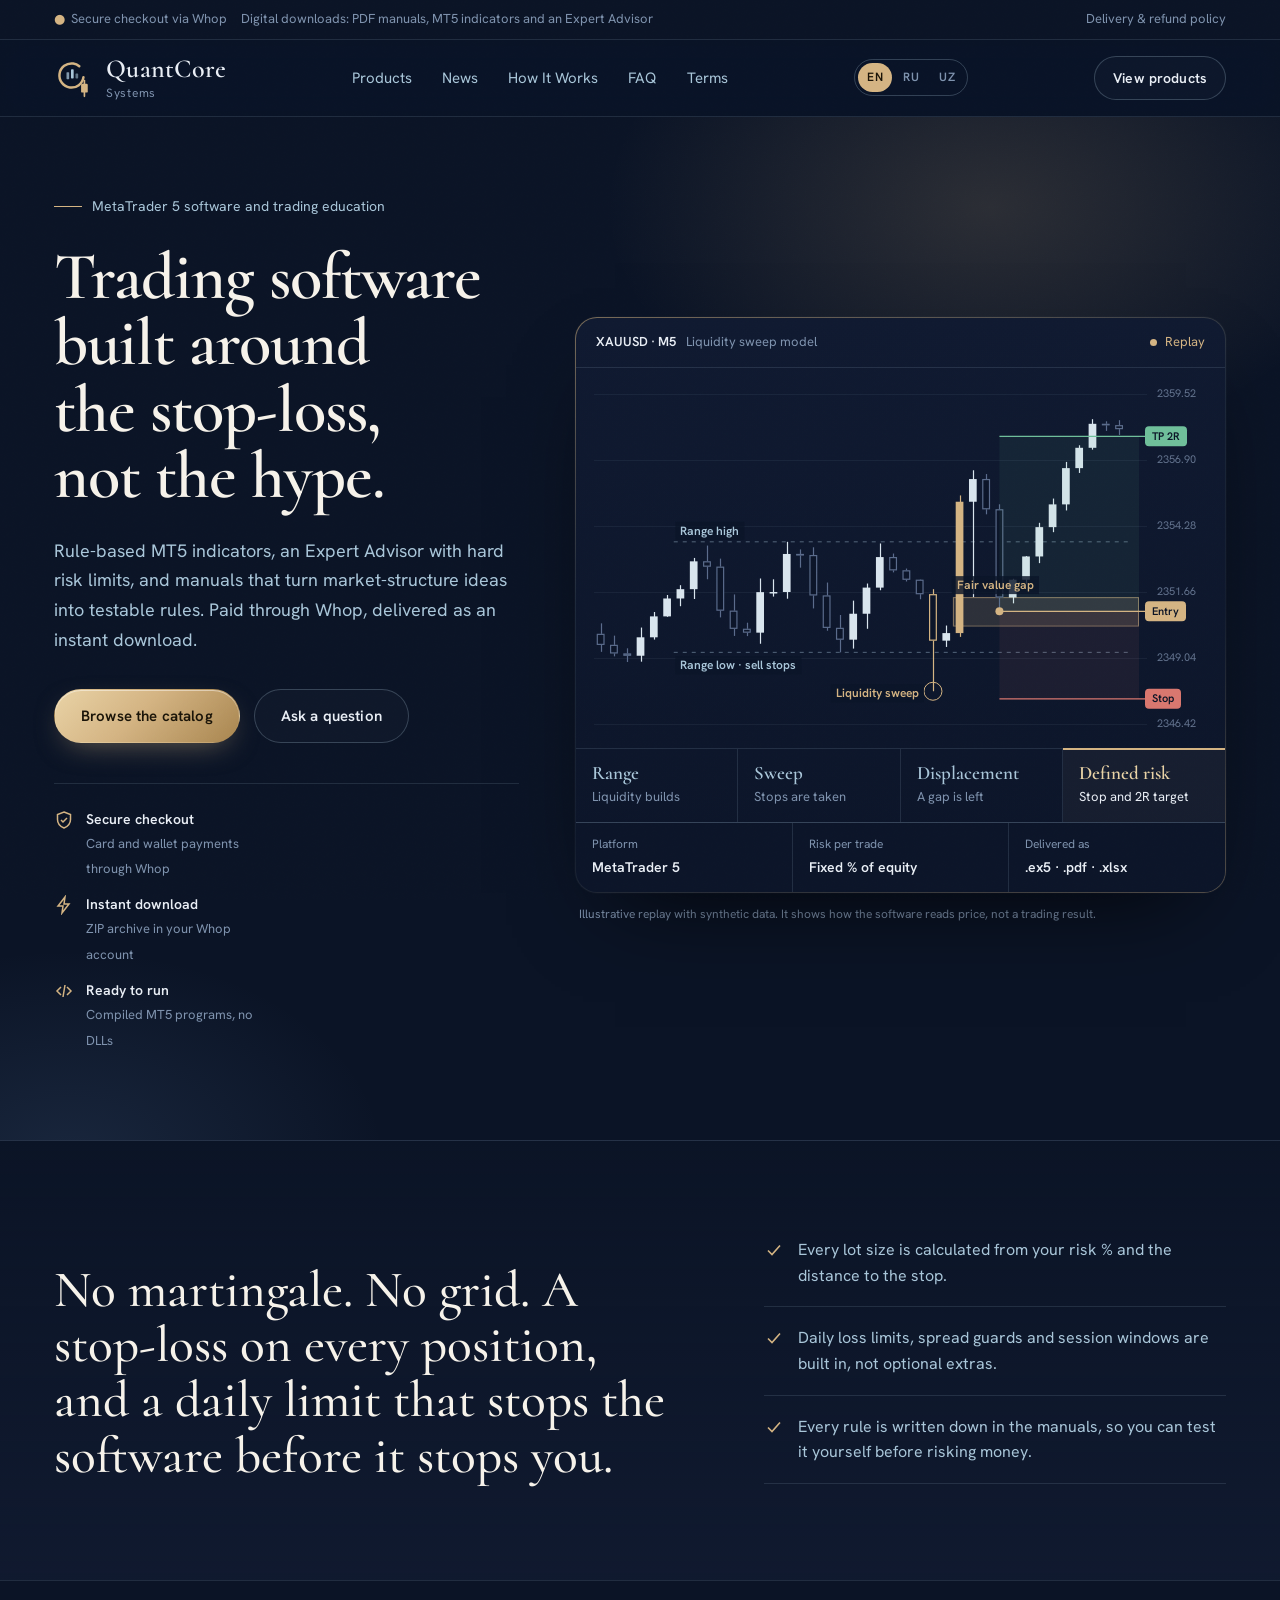
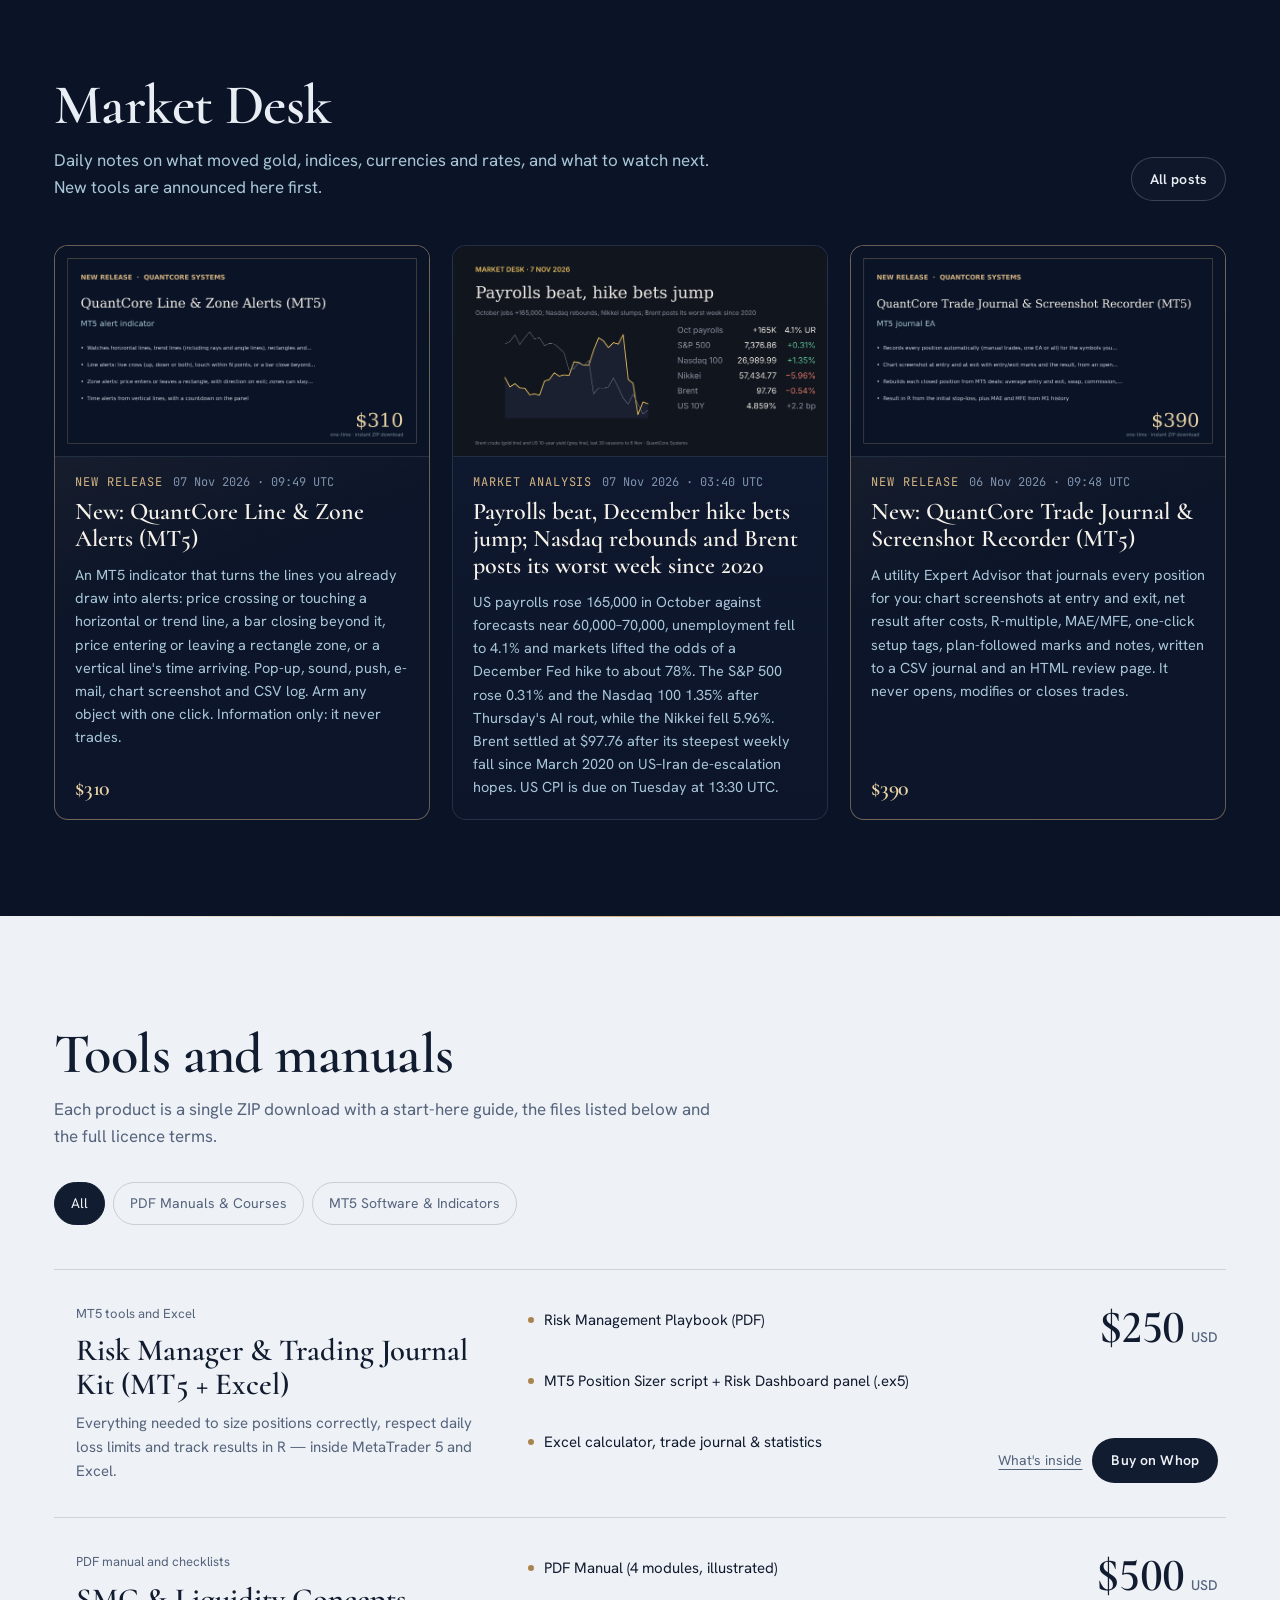
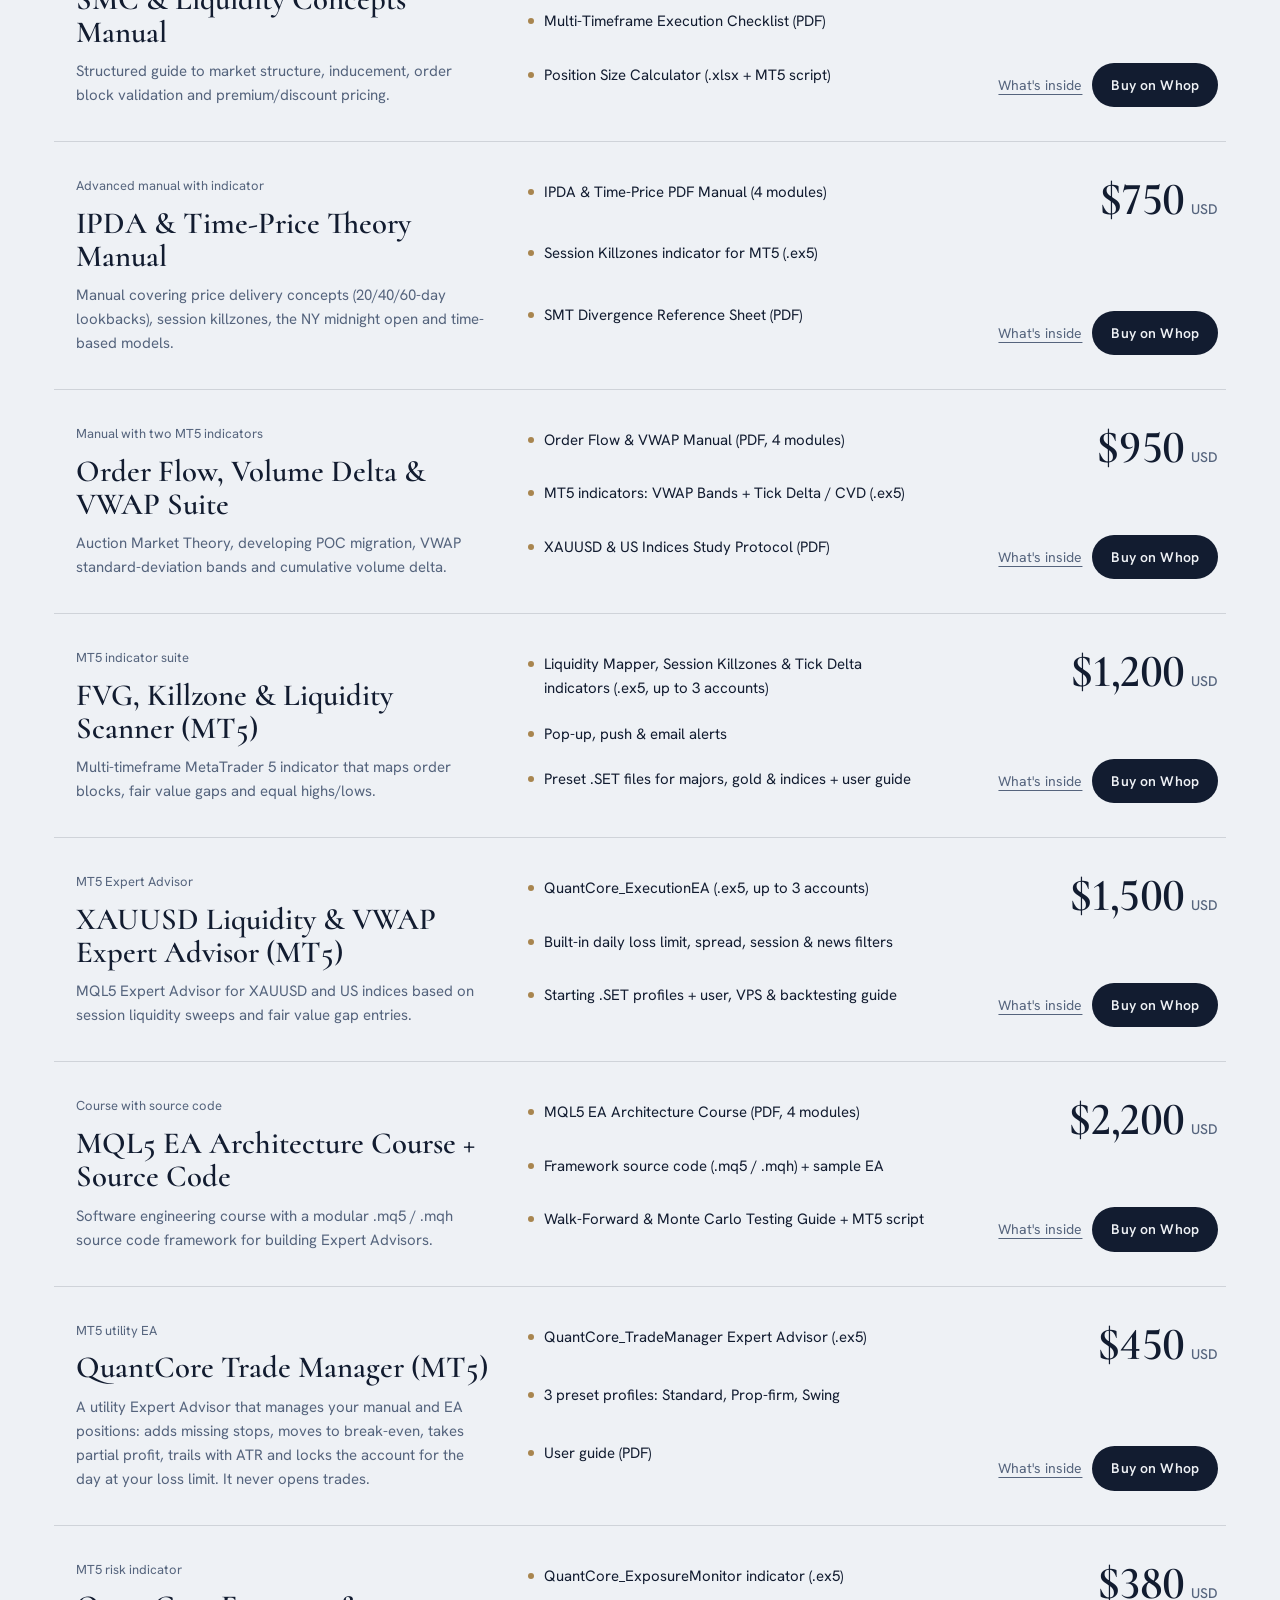
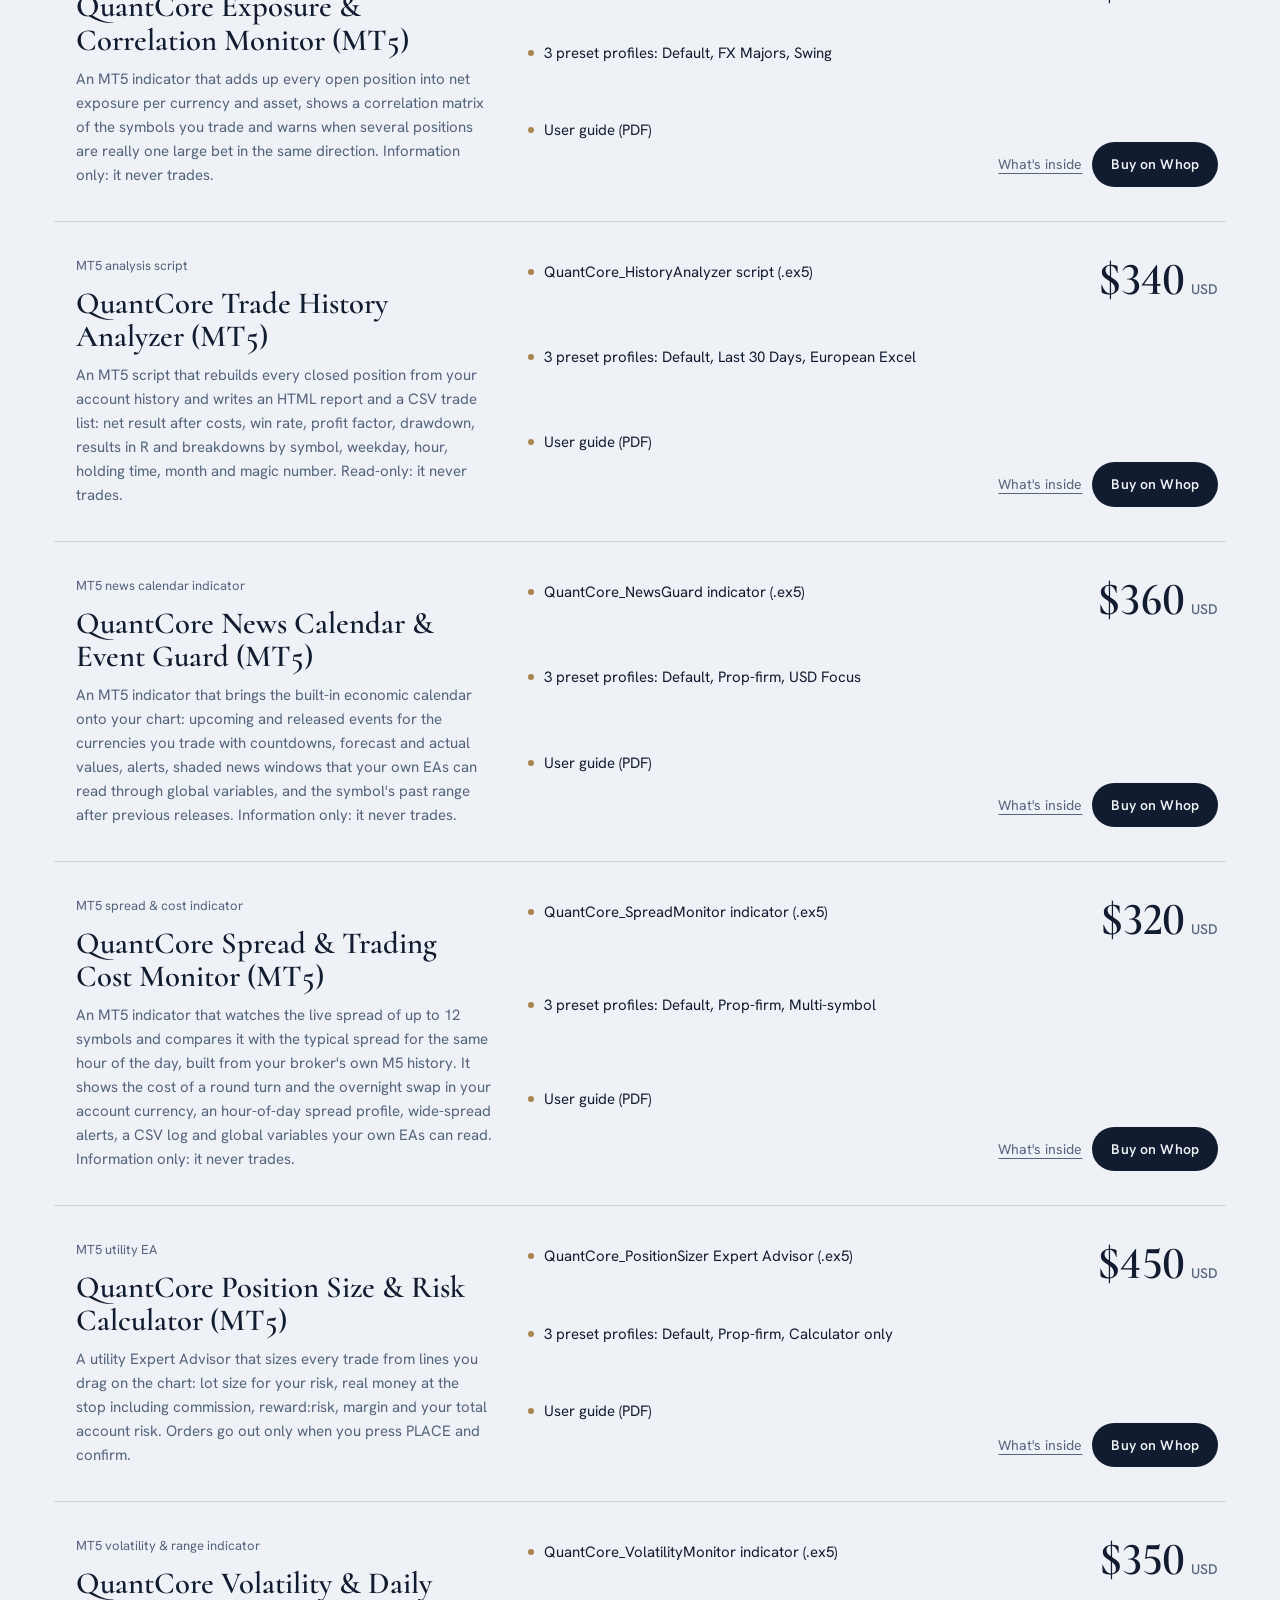
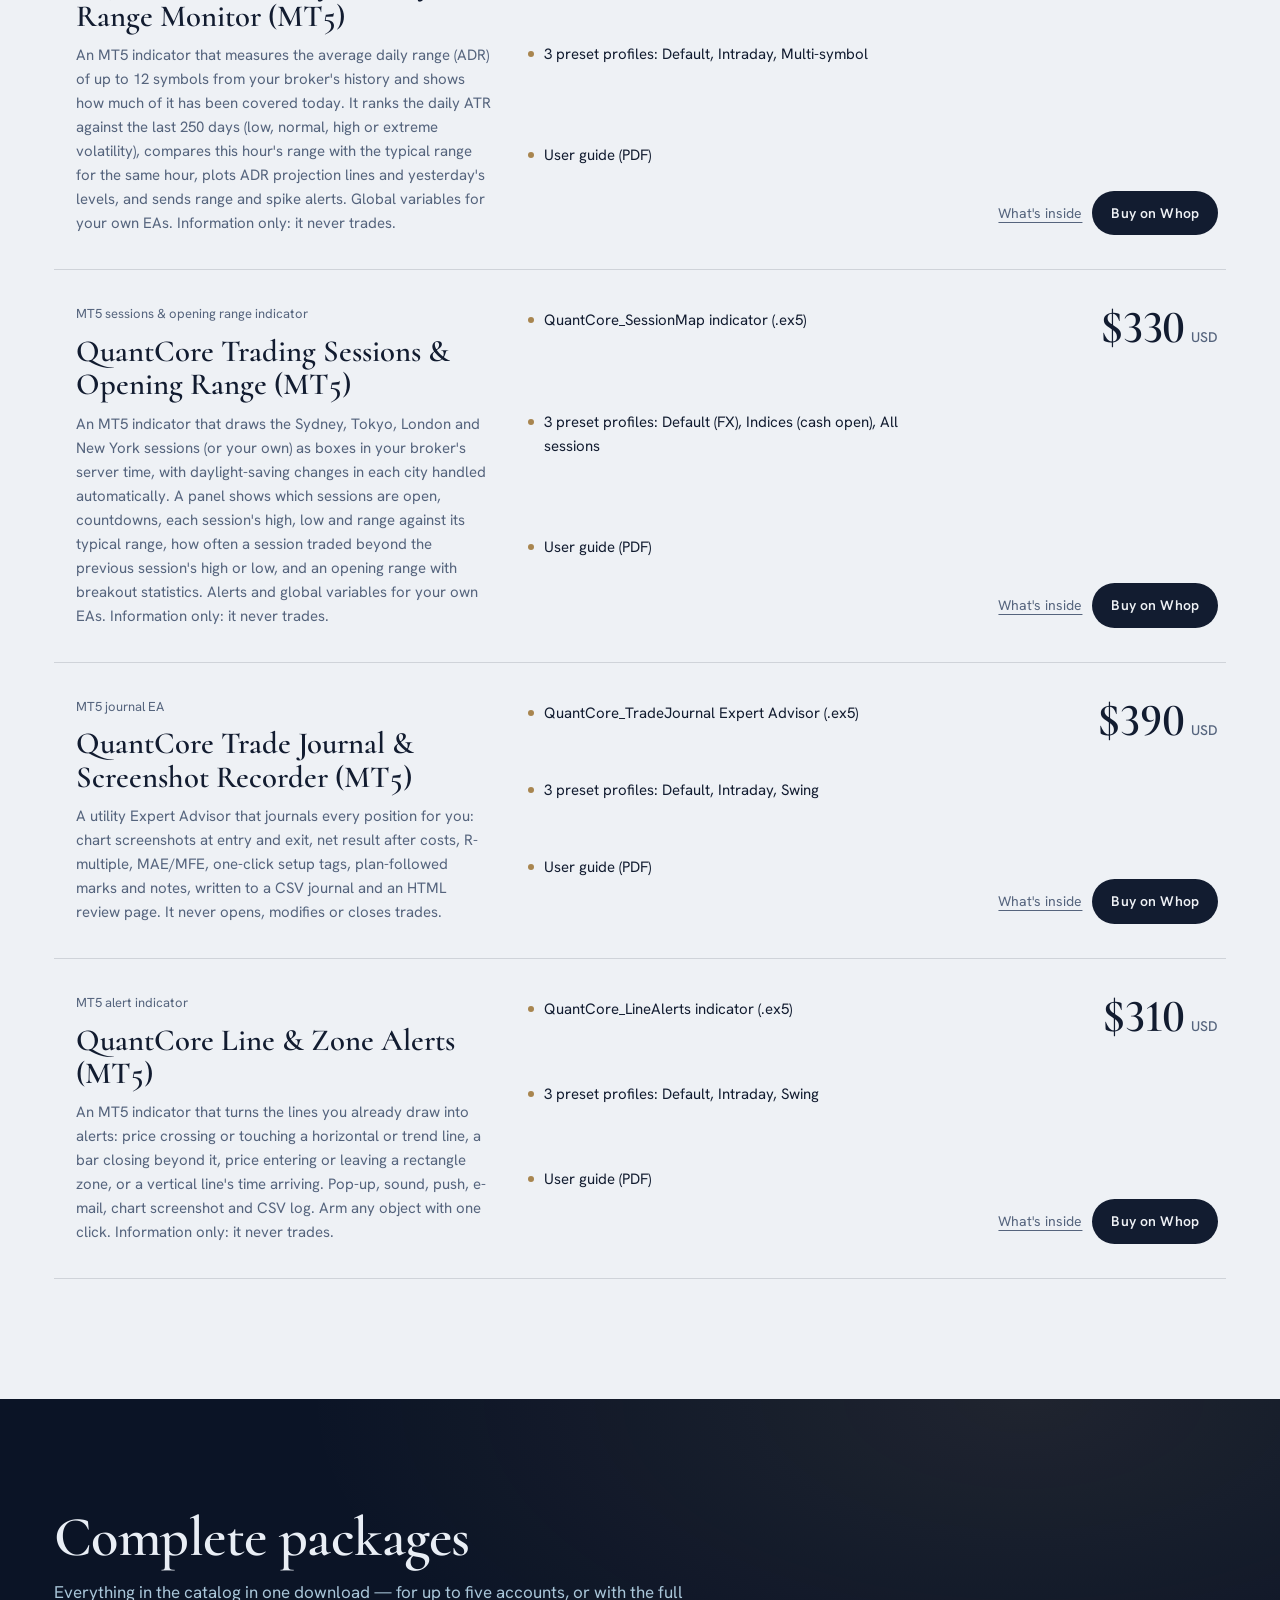
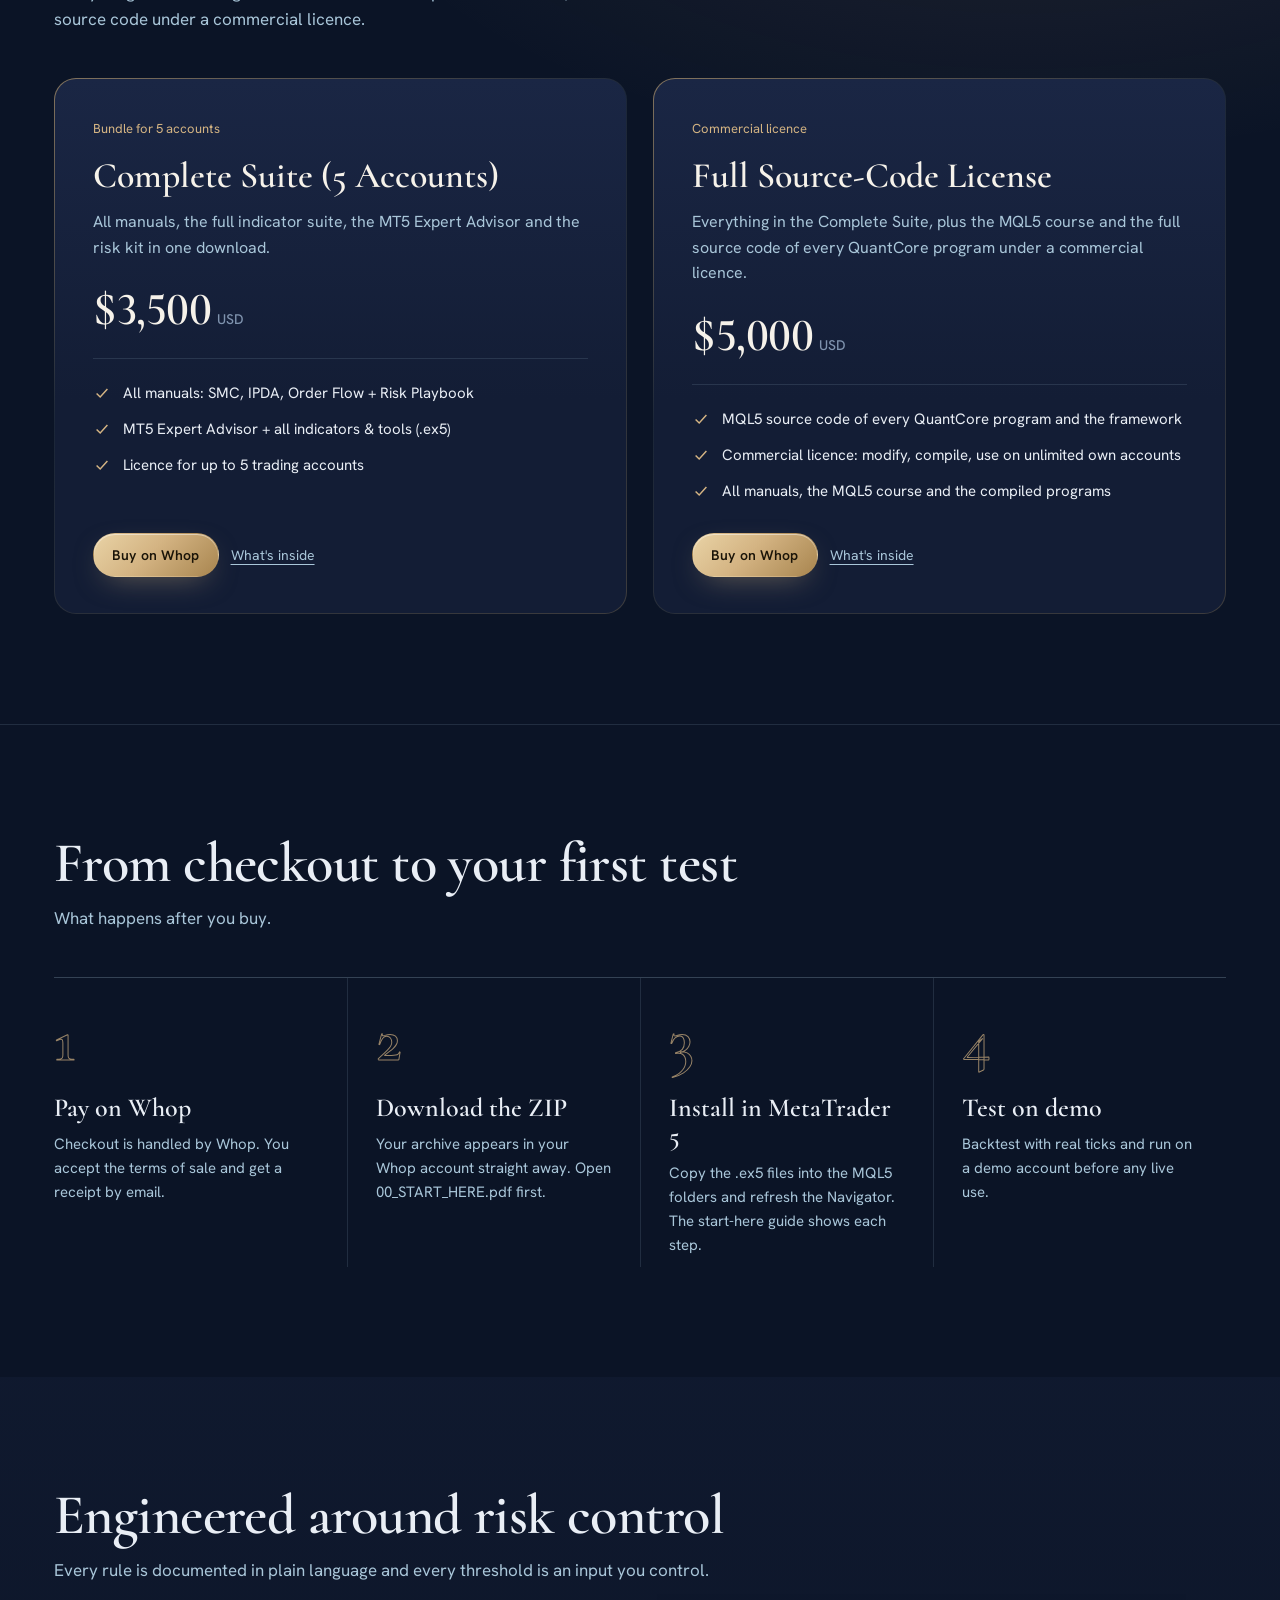
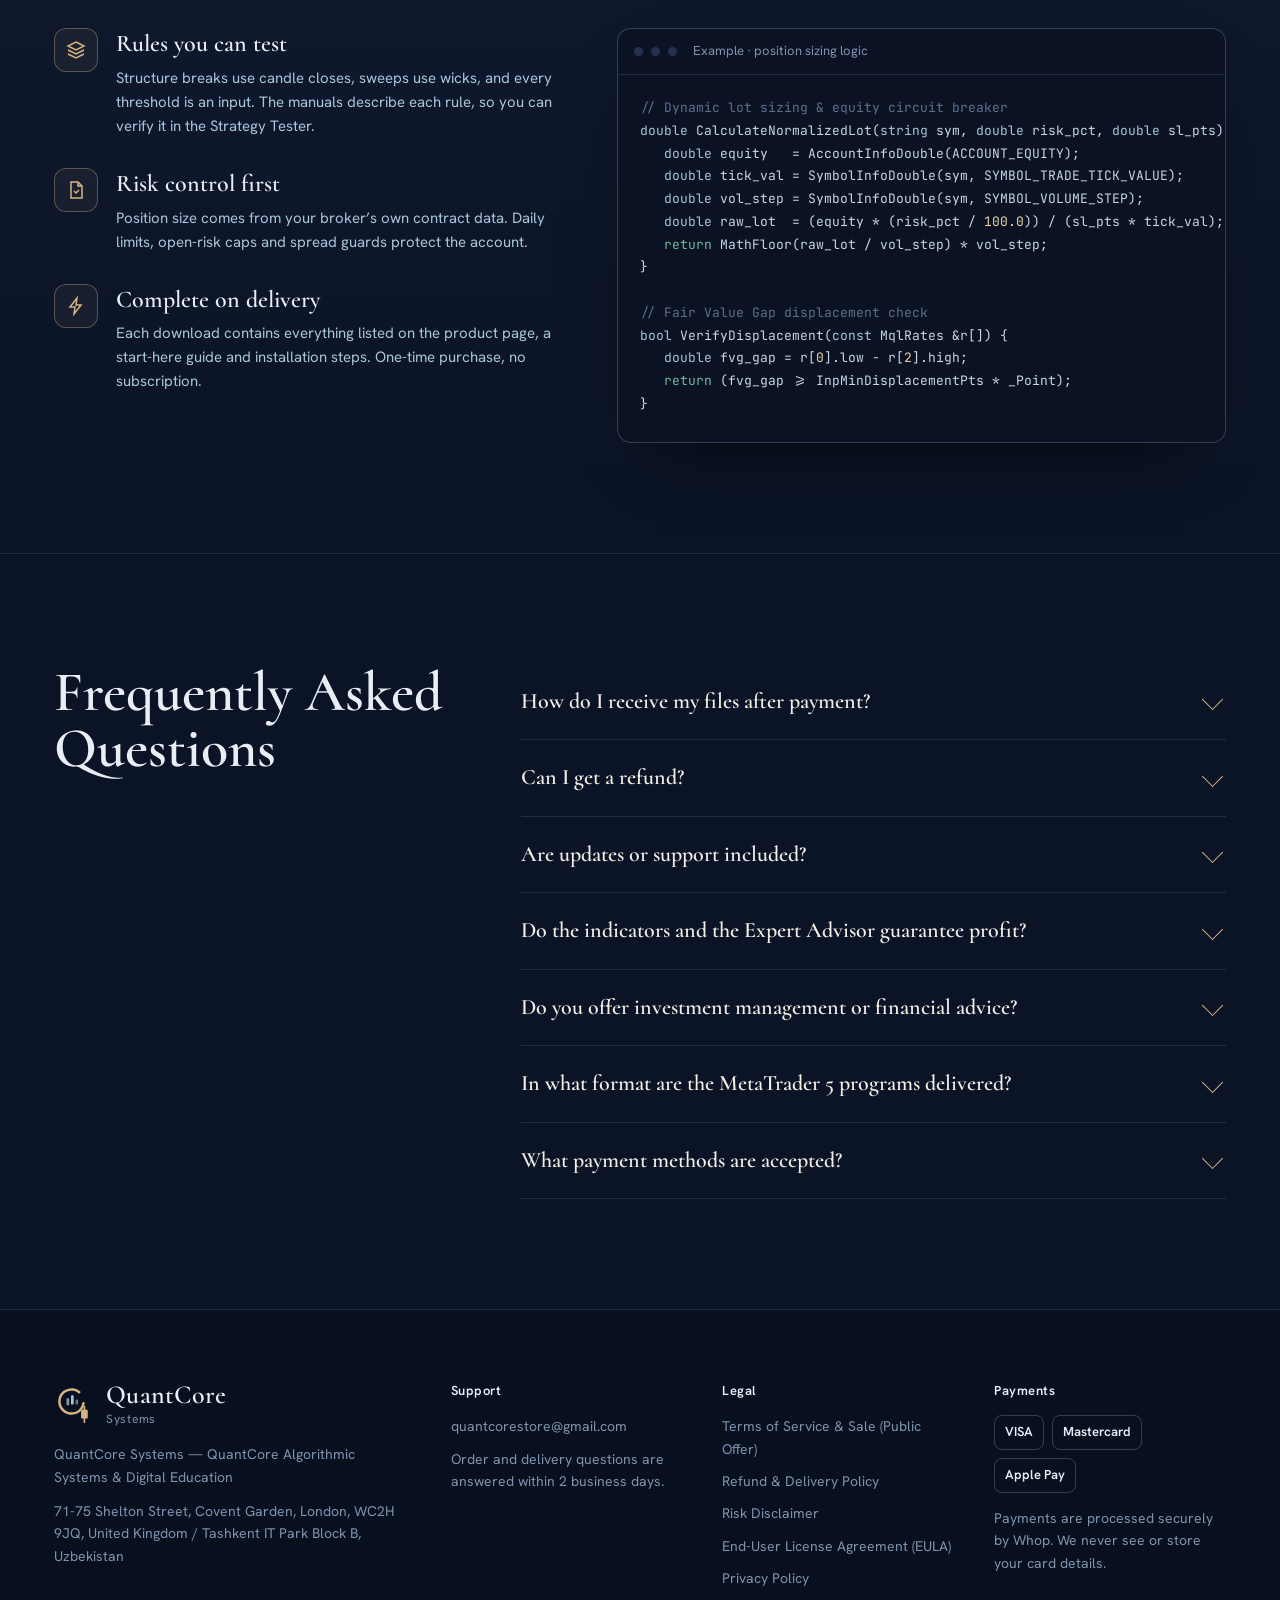
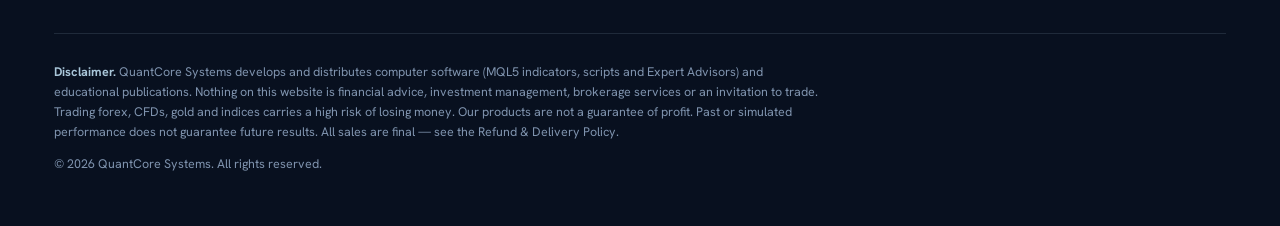
==== commit 67dcbfe6: "Restore the previous design (navy and gold); blueprint redesign kept on branch redesign-blueprint" ====
--- a/index.html
+++ b/index.html
@@ -5,139 +5,416 @@
 <meta name="viewport" content="width=device-width, initial-scale=1.0">
 <title>QuantCore Systems</title>
 <meta name="description" content="">
-<meta name="theme-color" content="#1B3FA6">
-<meta property="og:type" content="website">
-<meta property="og:site_name" content="QuantCore Systems">
-<meta property="og:title" content="QuantCore Systems — MetaTrader 5 software built around the stop-loss">
-<meta property="og:description" content="Rule-based MT5 indicators, risk tools and manuals. Paid through Whop, delivered as an instant download.">
-<meta property="og:image" content="https://quantcore-systems.github.io/assets/og.png">
-<meta name="twitter:card" content="summary_large_image">
+<meta name="theme-color" content="#0B1426">
 <link rel="icon" href="assets/logo.svg" type="image/svg+xml">
-<link rel="preload" href="assets/fonts/geologica-latin-shrp-normal.woff2" as="font" type="font/woff2" crossorigin>
-<link rel="stylesheet" href="assets/qc.css?v=20261108">
+<link rel="preconnect" href="https://fonts.googleapis.com">
+<link rel="preconnect" href="https://fonts.gstatic.com" crossorigin>
+<link href="https://fonts.googleapis.com/css2?family=Cormorant:ital,wght@0,500;0,600;0,700;1,500&family=Hanken+Grotesk:wght@400;500;600;700&family=JetBrains+Mono:wght@400&display=swap" rel="stylesheet">
+<style>
+:root{
+  --midnight:#0B1426; --ink:#131D35; --ink-2:#1A2644; --line:rgba(169,198,217,.14); --line-2:rgba(169,198,217,.26);
+  --gold:#D4B483; --gold-2:#E9D3A6; --gold-deep:#A8854F; --glacier:#A9C6D9; --fog:#7F93AE;
+  --paper:#EEF1F5; --paper-2:#E3E8EF; --text:#E9EEF5; --ink-text:#121C30; --ink-muted:#55647D;
+  --bull:#6FBF9A; --bear:#D9776F;
+  --serif:"Cormorant", "Iowan Old Style", Georgia, serif;
+  --sans:"Hanken Grotesk", system-ui, -apple-system, "Segoe UI", sans-serif;
+  --mono:"JetBrains Mono", ui-monospace, Consolas, monospace;
+  --r-s:6px; --r-m:14px; --r-l:22px;
+  --wrap:1220px;
+}
+*{box-sizing:border-box}
+html{scroll-behavior:smooth;-webkit-text-size-adjust:100%}
+@media (prefers-reduced-motion:reduce){html{scroll-behavior:auto}*{animation:none!important;transition:none!important}}
+body{margin:0;background:var(--midnight);color:var(--text);font:400 16px/1.6 var(--sans);-webkit-font-smoothing:antialiased;overflow-x:hidden}
+img,svg,canvas{display:block}
+a{color:inherit}
+button{font:inherit;color:inherit;cursor:pointer}
+:focus-visible{outline:2px solid var(--gold);outline-offset:3px;border-radius:4px}
+.wrap{max-width:var(--wrap);margin:0 auto;padding:0 24px}
+.sr{position:absolute;width:1px;height:1px;overflow:hidden;clip:rect(0 0 0 0)}
+body::before{content:"";position:fixed;inset:0;pointer-events:none;z-index:100;opacity:.05;mix-blend-mode:overlay;
+  background-image:url("data:image/svg+xml,%3Csvg xmlns='http://www.w3.org/2000/svg' width='160' height='160'%3E%3Cfilter id='n'%3E%3CfeTurbulence baseFrequency='.9' numOctaves='2' stitchTiles='stitch'/%3E%3C/filter%3E%3Crect width='100%25' height='100%25' filter='url(%23n)'/%3E%3C/svg%3E")}
+
+/* ---------- buttons ---------- */
+.btn{display:inline-flex;align-items:center;justify-content:center;gap:10px;padding:14px 26px;border-radius:999px;font-weight:600;font-size:15px;letter-spacing:.01em;text-decoration:none;border:1px solid transparent;transition:transform .2s,background .2s,border-color .2s,color .2s;position:relative;overflow:hidden;white-space:nowrap}
+.btn-gold{background:linear-gradient(135deg,var(--gold-2),var(--gold) 45%,var(--gold-deep));color:#1A1408;box-shadow:0 10px 30px -12px rgba(212,180,131,.55),inset 0 1px 0 rgba(255,255,255,.45)}
+.btn-gold::after{content:"";position:absolute;inset:0;background:linear-gradient(105deg,transparent 35%,rgba(255,255,255,.55) 50%,transparent 65%);transform:translateX(-120%);transition:transform .7s}
+.btn-gold:hover::after{transform:translateX(120%)}
+.btn-gold:hover{transform:translateY(-1px)}
+.btn-ghost{border-color:var(--line-2);color:var(--text);background:rgba(255,255,255,.02)}
+.btn-ghost:hover{border-color:var(--gold);color:var(--gold-2)}
+.btn-dark{background:var(--ink-text);color:var(--paper)}
+.btn-dark:hover{background:#000}
+.btn-line-dark{border-color:rgba(18,28,48,.22);color:var(--ink-text);background:transparent}
+.btn-line-dark:hover{border-color:var(--ink-text)}
+.btn-sm{padding:10px 18px;font-size:14px}
+
+/* ---------- top bar & header ---------- */
+.topbar{border-bottom:1px solid var(--line);font-size:13px;color:var(--fog)}
+.topbar .wrap{display:flex;justify-content:space-between;gap:16px;padding-top:9px;padding-bottom:9px}
+.topbar a{text-decoration:none}.topbar a:hover{color:var(--gold-2)}
+.topbar .lock{color:var(--gold);margin-right:6px}
+header.site{position:sticky;top:0;z-index:50;background:rgba(11,20,38,.72);backdrop-filter:saturate(1.4) blur(14px);-webkit-backdrop-filter:saturate(1.4) blur(14px);border-bottom:1px solid var(--line)}
+header.site .wrap{display:flex;align-items:center;justify-content:space-between;height:76px;gap:24px}
+.brand{display:flex;align-items:center;gap:12px;text-decoration:none}
+.brand svg{width:40px;height:40px}
+.brand .wm{display:flex;flex-direction:column;line-height:1}
+.brand .wm b{font:600 26px/1 var(--serif);letter-spacing:.01em;color:var(--text)}
+.brand .wm > span{font-size:12px;color:var(--fog);margin-top:5px;letter-spacing:.06em}
+.brand .tag{font-size:11px;color:var(--gold);border:1px solid rgba(212,180,131,.35);border-radius:999px;padding:2px 8px;margin-left:4px}
+nav.main{display:flex;gap:30px;font-size:15px;color:var(--glacier)}
+nav.main a{text-decoration:none;position:relative;padding:6px 0}
+nav.main a::after{content:"";position:absolute;left:0;right:0;bottom:0;height:1px;background:var(--gold);transform:scaleX(0);transform-origin:left;transition:transform .25s}
+nav.main a:hover{color:var(--text)}nav.main a:hover::after{transform:scaleX(1)}
+.menu-btn{display:none;background:none;border:1px solid var(--line-2);border-radius:10px;width:44px;height:44px}
+.mnav{display:none;border-top:1px solid var(--line);padding:12px 24px 18px}
+.mnav a{display:block;padding:10px 0;text-decoration:none;color:var(--glacier);border-bottom:1px solid var(--line)}
+@media (max-width:960px){nav.main,.hdr-cta{display:none}.menu-btn{display:inline-grid;place-items:center}.mnav.open{display:block}}
+
+/* ---------- hero ---------- */
+.hero{position:relative;padding:72px 0 88px;overflow:hidden}
+.hero::before{content:"";position:absolute;width:1100px;height:700px;right:-260px;top:-260px;background:radial-gradient(closest-side,rgba(212,180,131,.16),transparent 70%);pointer-events:none}
+.hero::after{content:"";position:absolute;width:900px;height:600px;left:-380px;bottom:-320px;background:radial-gradient(closest-side,rgba(110,150,200,.14),transparent 70%);pointer-events:none}
+.hero .wrap{position:relative;z-index:1;display:grid;grid-template-columns:minmax(0,5fr) minmax(0,7fr);gap:56px;align-items:center}
+.hero .kicker{display:inline-flex;align-items:center;gap:10px;font-size:14px;color:var(--glacier);margin-bottom:26px}
+.hero .kicker i{width:28px;height:1px;background:var(--gold)}
+.hero h1{font:600 clamp(42px,5.2vw,72px)/1 var(--serif);letter-spacing:-.015em;margin:0 0 26px;color:#F6F2EA;text-wrap:balance}
+.hero p.lead{font-size:18px;line-height:1.65;color:var(--glacier);max-width:34em;margin:0 0 34px}
+.hero .ctas{display:flex;flex-wrap:wrap;gap:14px;margin-bottom:40px}
+.trust{display:flex;flex-wrap:wrap;gap:12px 28px;padding-top:24px;border-top:1px solid var(--line)}
+.trust div{display:flex;gap:12px;align-items:flex-start;max-width:220px}
+.trust svg{width:20px;height:20px;flex:none;margin-top:2px;color:var(--gold)}
+.trust b{display:block;font-weight:600;font-size:14px;color:var(--text)}
+.trust span{font-size:13px;color:var(--fog)}
+
+/* instrument panel */
+.instrument{position:relative;border-radius:var(--r-l);padding:1px;background:linear-gradient(160deg,rgba(212,180,131,.55),rgba(169,198,217,.12) 35%,rgba(169,198,217,.06) 65%,rgba(212,180,131,.35));box-shadow:0 40px 90px -40px rgba(0,0,0,.8),0 0 0 1px rgba(255,255,255,.02)}
+.instrument .in{border-radius:calc(var(--r-l) - 1px);background:linear-gradient(180deg,#101A31,#0C1529);overflow:hidden}
+.instrument .bar{display:flex;align-items:center;justify-content:space-between;padding:14px 20px;border-bottom:1px solid var(--line);font-size:13px;color:var(--fog)}
+.instrument .bar b{color:var(--text);font-weight:600;margin-right:10px}
+.instrument .live{display:inline-flex;align-items:center;gap:8px;color:var(--gold)}
+.instrument .live i{width:7px;height:7px;border-radius:50%;background:var(--gold);box-shadow:0 0 0 0 rgba(212,180,131,.6);animation:pulse 2s infinite}
+@keyframes pulse{70%{box-shadow:0 0 0 9px rgba(212,180,131,0)}100%{box-shadow:0 0 0 0 rgba(212,180,131,0)}}
+#chart{width:100%;height:380px}
+.phases{display:grid;grid-template-columns:repeat(4,1fr);border-top:1px solid var(--line)}
+.phases li{list-style:none;padding:14px 16px;border-right:1px solid var(--line);font-size:13px;color:var(--fog);transition:color .3s,background .3s;position:relative}
+.phases li:last-child{border-right:0}
+.phases li b{display:block;font:600 19px/1.1 var(--serif);color:var(--glacier);margin-bottom:3px;transition:color .3s}
+.phases li::before{content:"";position:absolute;left:0;right:0;top:-1px;height:2px;background:var(--gold);transform:scaleX(0);transform-origin:left;transition:transform .5s}
+.phases li.on{color:var(--text);background:rgba(212,180,131,.05)}
+.phases li.on b{color:var(--gold-2)}
+.phases li.on::before{transform:scaleX(1)}
+.phases{margin:0;padding:0}
+.stats{display:grid;grid-template-columns:repeat(3,1fr);gap:1px;background:var(--line);border-top:1px solid var(--line)}
+.stats div{background:#0C1529;padding:12px 16px}
+.stats span{display:block;font-size:12px;color:var(--fog)}
+.stats b{font-weight:600;font-size:14px}
+.chart-note{font-size:12px;color:var(--fog);margin:12px 4px 0}
+
+@media (max-width:1060px){.hero .wrap{grid-template-columns:1fr}.hero{padding-top:48px}}
+@media (max-width:560px){#chart{height:300px}.phases{grid-template-columns:repeat(2,1fr)}.phases li:nth-child(2){border-right:0}.phases li:nth-child(-n+2){border-bottom:1px solid var(--line)}}
+
+/* ---------- statement ---------- */
+.statement{padding:96px 0;border-top:1px solid var(--line);background:linear-gradient(180deg,transparent,rgba(19,29,53,.6))}
+.statement .wrap{display:grid;grid-template-columns:minmax(0,7fr) minmax(0,5fr);gap:64px;align-items:end}
+.statement blockquote{margin:0;font:500 clamp(34px,4vw,56px)/1.08 var(--serif);color:#F6F2EA;text-wrap:balance}
+.statement ul{margin:0;padding:0;list-style:none;display:grid;gap:18px}
+.statement li{display:flex;gap:14px;font-size:16px;color:var(--glacier);padding-bottom:18px;border-bottom:1px solid var(--line)}
+.statement li svg{flex:none;width:20px;height:20px;color:var(--gold);margin-top:3px}
+@media (max-width:900px){.statement .wrap{grid-template-columns:1fr;gap:36px}}
+
+
+/* ---------- language switcher ---------- */
+.lang-sw{display:inline-flex;border:1px solid var(--line-2);border-radius:999px;padding:3px;gap:2px}
+.lang-sw button{border:0;background:transparent;color:var(--fog);font-size:12px;font-weight:600;letter-spacing:.04em;padding:5px 9px;border-radius:999px}
+.lang-sw button[aria-pressed=true]{background:var(--gold);color:#1A1408}
+.lang-sw button:hover{color:var(--text)} .lang-sw button[aria-pressed=true]:hover{color:#1A1408}
+.mnav .lang-sw{margin-top:14px}
+@media (max-width:560px){#langSw{display:none}}
+/* ---------- market desk (news) ---------- */
+.desk{padding:96px 0;border-top:1px solid var(--line)}
+.desk .sec-head p{color:var(--glacier)}
+.news-grid{display:grid;grid-template-columns:repeat(3,minmax(0,1fr));gap:22px}
+.ncard{display:flex;flex-direction:column;border:1px solid var(--line);border-radius:var(--r-m);background:linear-gradient(180deg,#101A31,#0C1529);overflow:hidden;text-decoration:none;transition:border-color .25s,transform .25s}
+.ncard:hover{border-color:rgba(212,180,131,.5);transform:translateY(-2px)}
+.ncard .cv{aspect-ratio:16/9;background:#0C1529 center/cover no-repeat;border-bottom:1px solid var(--line)}
+.ncard .bd{padding:18px 20px 20px;display:flex;flex-direction:column;gap:10px;flex:1}
+.ncard .when{font:400 12px/1.2 var(--mono);color:var(--fog);display:flex;gap:10px;flex-wrap:wrap}
+.ncard .kind{color:var(--gold);text-transform:uppercase;letter-spacing:.08em}
+.ncard h3{font:600 24px/1.12 var(--serif);margin:0;color:#F6F2EA}
+.ncard p{margin:0;color:var(--glacier);font-size:14.5px}
+.ncard.launch{border-color:rgba(212,180,131,.45);background:linear-gradient(160deg,rgba(212,180,131,.12),#0C1529 55%)}
+.ncard.launch .price{font:600 22px/1 var(--serif);color:var(--gold-2);margin-top:auto}
+.desk .more{margin-top:28px}
+@media (max-width:960px){.news-grid{grid-template-columns:1fr}}
+
+/* ---------- catalog (light) ---------- */
+.catalog{background:var(--paper);color:var(--ink-text);padding:110px 0 120px;position:relative}
+.catalog::before{content:"";position:absolute;left:0;right:0;top:0;height:1px;background:linear-gradient(90deg,transparent,var(--gold),transparent)}
+.sec-head{display:flex;justify-content:space-between;align-items:flex-end;gap:32px;margin-bottom:44px;flex-wrap:wrap}
+.sec-head h2{font:600 clamp(38px,4.4vw,60px)/1 var(--serif);margin:0;letter-spacing:-.01em;max-width:14em}
+.sec-head p{margin:14px 0 0;max-width:40em;color:var(--glacier);font-size:17px}
+.catalog .sec-head p{color:var(--ink-muted)}
+.filters{display:flex;flex-wrap:wrap;gap:8px}
+.filters button{border:1px solid rgba(18,28,48,.16);background:transparent;border-radius:999px;padding:9px 16px;font-size:14px;color:var(--ink-muted);transition:all .2s}
+.filters button:hover{border-color:var(--ink-text);color:var(--ink-text)}
+.filters button[aria-pressed=true]{background:var(--ink-text);border-color:var(--ink-text);color:var(--paper)}
+.list{border-top:1px solid rgba(18,28,48,.14)}
+.row{display:grid;grid-template-columns:minmax(0,4.2fr) minmax(0,4fr) minmax(0,2.6fr);gap:36px;padding:34px 8px 34px 22px;border-bottom:1px solid rgba(18,28,48,.14);position:relative;transition:background .25s}
+.row::before{content:"";position:absolute;left:0;top:22px;bottom:22px;width:2px;background:var(--gold-deep);transform:scaleY(0);transition:transform .3s;transform-origin:top}
+.row:hover{background:rgba(255,255,255,.55)}.row:hover::before{transform:scaleY(1)}
+.row .meta{font-size:13px;color:var(--ink-muted);display:flex;gap:10px;align-items:center;flex-wrap:wrap;margin-bottom:10px}
+.row .soon{font-size:12px;color:#7A5A22;background:rgba(212,180,131,.28);border-radius:999px;padding:3px 10px}
+.row h3{font:600 clamp(26px,2.4vw,32px)/1.08 var(--serif);margin:0 0 10px}
+.row .desc{margin:0;color:var(--ink-muted);font-size:15px;max-width:34em}
+.row ul{margin:4px 0 0;padding:0;list-style:none;display:grid;gap:9px;font-size:15px}
+.row ul li{display:flex;gap:10px}
+.row ul li::before{content:"";flex:none;width:6px;height:6px;margin-top:9px;border-radius:50%;background:var(--gold-deep)}
+.row .buy{display:flex;flex-direction:column;align-items:flex-end;justify-content:space-between;gap:16px;text-align:right}
+.price{font:600 46px/1 var(--serif);letter-spacing:-.01em;font-variant-numeric:lining-nums}
+.price small{font:500 14px var(--sans);color:var(--ink-muted);margin-left:6px;letter-spacing:0}
+.row .acts{display:flex;gap:10px;flex-wrap:wrap;justify-content:flex-end}
+.linkbtn{background:none;border:0;padding:0;color:var(--ink-muted);text-decoration:underline;text-underline-offset:4px;font-size:14px}
+.linkbtn:hover{color:var(--ink-text)}
+@media (max-width:980px){.row{grid-template-columns:1fr;gap:18px;padding-left:16px}.row .buy{flex-direction:row;align-items:center;text-align:left}}
+@media (max-width:520px){.row .buy{flex-direction:column;align-items:flex-start}.row .acts{justify-content:flex-start}}
+
+/* ---------- tiers (dark) ---------- */
+.tiers{padding:110px 0;background:radial-gradient(1200px 600px at 80% 0%,rgba(212,180,131,.10),transparent 60%),var(--midnight)}
+.tiers .sec-head p{color:var(--glacier)}
+.tier-grid{display:grid;grid-template-columns:1fr 1fr;gap:26px}
+.tier{position:relative;border-radius:var(--r-l);padding:1px;background:linear-gradient(150deg,rgba(212,180,131,.6),rgba(169,198,217,.1) 40%,rgba(212,180,131,.25));isolation:isolate}
+.tier .in{position:relative;border-radius:calc(var(--r-l) - 1px);background:linear-gradient(180deg,var(--ink-2),var(--ink) 60%);padding:40px 38px 36px;height:100%;display:flex;flex-direction:column;overflow:hidden}
+.tier .in::before{content:"";position:absolute;inset:0;background:radial-gradient(420px circle at var(--mx,50%) var(--my,-20%),rgba(212,180,131,.16),transparent 60%);opacity:0;transition:opacity .3s;pointer-events:none}
+.tier:hover .in::before{opacity:1}
+.tier .label{font-size:13px;color:var(--gold);margin-bottom:18px;display:flex;justify-content:space-between;gap:10px}
+.tier h3{font:600 clamp(30px,2.8vw,40px)/1.05 var(--serif);margin:0 0 14px;color:#F6F2EA}
+.tier p{color:var(--glacier);margin:0 0 26px}
+.tier .price{color:#F6F2EA;margin-bottom:26px}
+.tier .price small{color:var(--fog)}
+.tier ul{list-style:none;margin:0 0 30px;padding:0;display:grid;gap:12px;border-top:1px solid var(--line);padding-top:22px}
+.tier li{display:flex;gap:12px;color:var(--text);font-size:15px}
+.tier li svg{flex:none;width:18px;height:18px;color:var(--gold);margin-top:3px}
+.tier .acts{margin-top:auto;display:flex;gap:12px;flex-wrap:wrap;align-items:center}
+.tier .linkbtn{color:var(--glacier)}.tier .linkbtn:hover{color:var(--gold-2)}
+@media (max-width:900px){.tier-grid{grid-template-columns:1fr}.tier .in{padding:32px 24px}}
+
+/* ---------- steps ---------- */
+.steps{padding:110px 0;border-top:1px solid var(--line)}
+.step-grid{display:grid;grid-template-columns:repeat(4,1fr);gap:0;counter-reset:s;border-top:1px solid var(--line-2)}
+.step{padding:30px 28px 10px 0;position:relative}
+.step + .step{padding-left:28px;border-left:1px solid var(--line)}
+.step .n{font:600 64px/1 var(--serif);color:transparent;-webkit-text-stroke:1px rgba(212,180,131,.7);margin-bottom:22px}
+.step h3{font:600 26px/1.1 var(--serif);margin:0 0 10px}
+.step p{margin:0;color:var(--glacier);font-size:15px}
+@media (max-width:900px){.step-grid{grid-template-columns:1fr 1fr}.step:nth-child(3){padding-left:0;border-left:0}.step{border-bottom:1px solid var(--line);padding-bottom:28px}}
+@media (max-width:560px){.step-grid{grid-template-columns:1fr}.step,.step + .step{padding-left:0;border-left:0}}
+
+/* ---------- features + code ---------- */
+.features{padding:110px 0;background:linear-gradient(180deg,rgba(19,29,53,.55),transparent)}
+.feat-grid{display:grid;grid-template-columns:minmax(0,5fr) minmax(0,6fr);gap:56px;align-items:start}
+.feat-list{display:grid;gap:30px}
+.feat{display:grid;grid-template-columns:44px 1fr;gap:18px}
+.feat .ico{width:44px;height:44px;border-radius:12px;border:1px solid rgba(212,180,131,.35);display:grid;place-items:center;color:var(--gold);background:rgba(212,180,131,.06)}
+.feat .ico svg{width:20px;height:20px}
+.feat h3{font:600 24px/1.15 var(--serif);margin:2px 0 8px}
+.feat p{margin:0;color:var(--glacier);font-size:15px}
+.code{border-radius:var(--r-m);border:1px solid var(--line-2);background:#0A1224;overflow:hidden;box-shadow:0 30px 70px -40px #000}
+.code .bar{display:flex;gap:8px;align-items:center;padding:12px 16px;border-bottom:1px solid var(--line);font-size:13px;color:var(--fog)}
+.code .bar i{width:9px;height:9px;border-radius:50%;background:#26324D}
+.code .bar span{margin-left:8px}
+.code pre{margin:0;padding:22px 22px 26px;font:13px/1.75 var(--mono);color:#C9D6E4;overflow-x:auto}
+.tk-k{color:var(--glacier)}.tk-n{color:var(--gold-2)}.tk-c{color:#5E708D}.tk-r{color:var(--bull)}
+@media (max-width:960px){.feat-grid{grid-template-columns:1fr}}
+
+/* ---------- faq ---------- */
+.faq{padding:110px 0;border-top:1px solid var(--line)}
+.faq .wrap{display:grid;grid-template-columns:minmax(0,4fr) minmax(0,7fr);gap:64px}
+.faq h2{font:600 clamp(38px,4.4vw,56px)/1 var(--serif);margin:0;position:sticky;top:110px}
+.faq details{border-bottom:1px solid var(--line)}
+.faq summary{list-style:none;cursor:pointer;padding:24px 44px 24px 0;font:600 22px/1.25 var(--serif);position:relative;color:#F2EEE6}
+.faq summary::-webkit-details-marker{display:none}
+.faq summary::after{content:"";position:absolute;right:6px;top:50%;width:14px;height:14px;margin-top:-9px;border-right:1.5px solid var(--gold);border-bottom:1.5px solid var(--gold);transform:rotate(45deg);transition:transform .25s}
+.faq details[open] summary::after{transform:rotate(-135deg);margin-top:-2px}
+.faq details p{margin:0 0 24px;color:var(--glacier);max-width:42em;white-space:pre-line}
+@media (max-width:900px){.faq .wrap{grid-template-columns:1fr;gap:20px}.faq h2{position:static}}
+
+/* ---------- footer ---------- */
+footer{border-top:1px solid var(--line);padding:72px 0 40px;background:#08101F;color:var(--fog);font-size:14px}
+.foot-grid{display:grid;grid-template-columns:minmax(0,4fr) repeat(3,minmax(0,2.6fr));gap:40px;padding-bottom:44px;border-bottom:1px solid var(--line)}
+footer h4{font:600 13px var(--sans);color:var(--text);margin:0 0 16px;letter-spacing:.04em}
+footer ul{list-style:none;margin:0;padding:0;display:grid;gap:10px}
+footer a{text-decoration:none}footer a:hover{color:var(--gold-2)}
+footer .brand{margin-bottom:18px}
+footer p{margin:0 0 12px;line-height:1.6}
+.pay{display:flex;flex-wrap:wrap;gap:8px;margin-bottom:14px}
+.pay span{border:1px solid var(--line-2);border-radius:8px;padding:6px 10px;color:var(--text);font-size:13px;font-weight:600}
+.disc{padding-top:28px;font-size:12.5px;line-height:1.7;max-width:110ch}
+.disc b{color:var(--glacier)}
+@media (max-width:900px){.foot-grid{grid-template-columns:1fr 1fr}}
+@media (max-width:560px){.foot-grid{grid-template-columns:1fr}}
+
+/* ---------- modal ---------- */
+.modal{position:fixed;inset:0;z-index:80;display:none;align-items:flex-start;justify-content:center;padding:40px 16px;overflow-y:auto;background:rgba(5,10,20,.72);backdrop-filter:blur(8px);-webkit-backdrop-filter:blur(8px)}
+.modal.open{display:flex;animation:fade .25s ease}
+@keyframes fade{from{opacity:0}to{opacity:1}}
+.sheet{width:100%;max-width:820px;border-radius:var(--r-l);background:var(--paper);color:var(--ink-text);box-shadow:0 50px 120px -30px rgba(0,0,0,.7);animation:rise .3s cubic-bezier(.2,.8,.2,1)}
+@keyframes rise{from{transform:translateY(16px);opacity:.6}to{transform:none;opacity:1}}
+.sheet-head{display:flex;justify-content:space-between;gap:20px;align-items:flex-start;padding:32px 36px 22px;border-bottom:1px solid rgba(18,28,48,.12)}
+.sheet-head h3{font:600 clamp(28px,3vw,38px)/1.05 var(--serif);margin:6px 0 0}
+.sheet-head .meta{font-size:13px;color:var(--ink-muted)}
+.x{flex:none;width:42px;height:42px;border-radius:50%;border:1px solid rgba(18,28,48,.16);background:transparent;display:grid;place-items:center}
+.x:hover{border-color:var(--ink-text)}
+.sheet-body{padding:26px 36px 34px}
+#pmBody ol{margin:0 0 24px;padding:0;list-style:none;counter-reset:m;display:grid;gap:10px}
+#pmBody ol li{counter-increment:m;display:grid;grid-template-columns:34px 1fr;gap:12px;padding:14px 16px;border-radius:12px;background:#fff;border:1px solid rgba(18,28,48,.08);font-size:15px}
+#pmBody ol li::before{content:counter(m);font:600 22px/1 var(--serif);color:var(--gold-deep)}
+.facts{display:grid;grid-template-columns:repeat(3,1fr);gap:1px;background:rgba(18,28,48,.12);border-radius:12px;overflow:hidden;margin-bottom:20px}
+.facts div{background:var(--paper-2);padding:14px 16px;font-size:14px}
+.facts span{display:block;color:var(--ink-muted);font-size:12.5px}
+.facts b{font-weight:600}
+.fine{font-size:13px;color:var(--ink-muted);margin:0 0 22px}
+.fine a{color:var(--ink-text)}
+.sheet-foot{display:flex;justify-content:space-between;align-items:center;gap:16px;flex-wrap:wrap;padding-top:20px;border-top:1px solid rgba(18,28,48,.12)}
+.legal{font-size:15px;line-height:1.7;color:#2A364D}
+.legal h4{font:600 22px/1.2 var(--serif);color:var(--ink-text);margin:24px 0 6px}
+.legal ul,.legal ol{padding-left:24px;margin:8px 0 14px}
+.legal li{margin:4px 0}
+.legal p{margin:0 0 10px}
+.legal strong{color:var(--ink-text)}
+@media (max-width:600px){.facts{grid-template-columns:1fr}.sheet-head,.sheet-body{padding-left:20px;padding-right:20px}}
+
+@media (max-width:760px){.hide-sm{display:none}}
+@media (max-width:560px){
+  .topbar .wrap{justify-content:center}.topbar .wrap > a{display:none}
+  .stats{grid-template-columns:1fr}.stats div{display:flex;justify-content:space-between;gap:12px;align-items:baseline}.stats span{display:inline}
+  .hero h1{font-size:40px}.instrument .bar{font-size:12px;padding:12px 14px}
+}
+#loadError{display:none;max-width:520px;margin:120px auto;padding:22px;border:1px solid rgba(217,119,111,.4);border-radius:14px;color:var(--bear);text-align:center}
+</style>
 </head>
 <body>
-<a class="skip" href="#main" data-t="skip">Skip to content</a>
 <div id="loadError">Site content could not be loaded. Refresh the page to try again.</div>
-<noscript><p style="max-width:560px;margin:80px auto;padding:0 20px">This site needs JavaScript to show the catalog. Contact: quantcorestore@gmail.com</p></noscript>
 
 <div id="app" hidden>
-  <aside class="topbar on-blue" id="topBar" aria-label="Checkout and refunds"><div class="wrap">
-    <span><span class="lock"><svg viewBox="0 0 14 14" fill="none" stroke="currentColor" stroke-width="1.5" aria-hidden="true"><rect x="2.5" y="6" width="9" height="6.5" rx="1"/><path d="M4.5 6V4.2a2.5 2.5 0 015 0V6"/></svg><span data-bind="topBar.badgeText"></span></span><span class="info" data-bind="topBar.infoText"></span></span>
+  <div class="topbar" id="topBar"><div class="wrap">
+    <span><span class="lock">●</span><span data-bind="topBar.badgeText"></span><span class="sr"> — </span><span class="hide-sm" data-bind="topBar.infoText" style="margin-left:14px;color:var(--fog)"></span></span>
     <a href="#legal/refund" data-t="topRefund">Delivery &amp; refund policy</a>
-  </div></aside>
-
-  <header class="site on-blue" id="siteHeader">
+  </div></div>
+
+  <header class="site">
     <div class="wrap">
-      <a class="brand" href="#top" aria-label="QuantCore Systems home">
-        <svg viewBox="0 0 48 48" fill="none" aria-hidden="true"><circle cx="21" cy="21" r="14.5" stroke="#fff" stroke-width="3" stroke-linecap="round" stroke-dasharray="76 15.1" transform="rotate(8 21 21)"/><line x1="36.5" y1="27" x2="36.5" y2="46" stroke="#fff" stroke-width="2" stroke-linecap="round"/><rect x="32.5" y="31" width="8" height="10.5" rx="1.4" fill="#fff"/><rect x="15" y="17" width="3.2" height="8.5" rx=".8" fill="#fff" opacity=".7"/><rect x="20.4" y="13.5" width="3.2" height="11" rx=".8" fill="#fff"/><rect x="25.8" y="18.5" width="3.2" height="6" rx=".8" fill="#fff" opacity=".5"/></svg>
-        <span><b data-bind="brand.namePart1x"></b> <small>Systems</small></span>
+      <a class="brand" href="#" aria-label="QuantCore Systems home">
+        <svg viewBox="0 0 48 48" fill="none" aria-hidden="true"><circle cx="21" cy="21" r="14.5" stroke="#D4B483" stroke-width="3" stroke-linecap="round" stroke-dasharray="76 15.1" transform="rotate(8 21 21)"/><line x1="36.5" y1="27" x2="36.5" y2="46" stroke="#D4B483" stroke-width="2" stroke-linecap="round"/><rect x="32.5" y="31" width="8" height="10.5" rx="1.4" fill="#D4B483"/><rect x="15" y="17" width="3.2" height="8.5" rx=".8" fill="#A9C6D9" opacity=".75"/><rect x="20.4" y="13.5" width="3.2" height="11" rx=".8" fill="#A9C6D9"/><rect x="25.8" y="18.5" width="3.2" height="6" rx=".8" fill="#A9C6D9" opacity=".55"/></svg>
+        <span class="wm"><b><span data-bind="brand.namePart1x"></span></b><span>Systems</span></span>
+        <span class="tag" id="versionTag" data-bind="brand.versionTag"></span>
       </a>
       <nav class="main" id="mainNav" aria-label="Main"></nav>
       <div class="lang-sw" id="langSw" role="group" aria-label="Language"></div>
-      <a class="btn btn-white btn-sm hdr-cta" href="#catalog" data-t="viewProducts">View products</a>
-      <button class="menu-btn" id="menuBtn" type="button" aria-label="Open menu" aria-expanded="false" aria-controls="mobileNav"><svg width="18" height="18" viewBox="0 0 18 18" stroke="currentColor" stroke-width="1.6" aria-hidden="true"><path d="M2 5h14M2 9h14M2 13h14"/></svg></button>
+      <a class="btn btn-ghost btn-sm hdr-cta" href="#catalog" data-t="viewProducts">View products</a>
+      <button class="menu-btn" id="menuBtn" aria-label="Open menu" aria-expanded="false"><svg width="18" height="18" viewBox="0 0 18 18" stroke="currentColor" stroke-width="1.6"><path d="M2 5h14M2 9h14M2 13h14"/></svg></button>
     </div>
     <nav class="mnav" id="mobileNav" aria-label="Mobile"></nav>
   </header>
 
-  <main id="main">
-    <section class="hero on-blue" id="top" aria-labelledby="heroTitle">
-      <div class="wrap hero-grid">
-        <div class="hero-copy">
+  <main>
+    <section class="hero">
+      <div class="wrap">
+        <div>
+          <div class="kicker"><i></i><span data-bind="hero.badge"></span></div>
           <h1 id="heroTitle"></h1>
           <p class="lead" data-bind="hero.text"></p>
           <div class="ctas">
-            <a class="btn btn-white" href="#catalog" data-bind="hero.primaryCtaLabel"></a>
-            <a class="btn btn-line-w" href="#contact" data-bind="hero.secondaryCtaLabel"></a>
+            <a class="btn btn-gold" href="#catalog"><span data-bind="hero.primaryCtaLabel"></span></a>
+            <a class="btn btn-ghost" href="#contact"><span data-bind="hero.secondaryCtaLabel"></span></a>
           </div>
+          <div class="trust" id="heroBadges"></div>
         </div>
-        <ul class="trust" id="heroBadges"></ul>
-        <div class="instrument">
-          <div class="sizer" id="sizer">
-            <p class="sizer-k" id="szK" data-t="szLabel">Position size</p>
-            <p class="sizer-v"><output id="szLots" aria-labelledby="szK">0.00</output><span data-t="szLot">lot</span></p>
-            <p class="sizer-s" id="szSentence"></p>
-            <p class="sizer-loss" id="szLoss"></p>
-            <p class="sr" id="szLive" aria-live="polite"></p>
+        <div>
+          <div class="instrument">
+            <div class="in">
+              <div class="bar"><span><b>XAUUSD · M5</b><span data-t="chartBar">Liquidity sweep model</span></span><span class="live"><i></i><span data-t="replay">Replay</span></span></div>
+              <canvas id="chart" role="img" aria-label="Animated chart: a range forms, price sweeps the range low, a strong bullish candle leaves a fair value gap, and a long entry is taken with a stop below the sweep and a target at two times the risk."></canvas>
+              <ol class="phases" id="phases">
+                <li data-p="1"><b data-t="ph1b">Range</b><span data-t="ph1">Liquidity builds</span></li>
+                <li data-p="2"><b data-t="ph2b">Sweep</b><span data-t="ph2">Stops are taken</span></li>
+                <li data-p="3"><b data-t="ph3b">Displacement</b><span data-t="ph3">A gap is left</span></li>
+                <li data-p="4"><b data-t="ph4b">Defined risk</b><span data-t="ph4">Stop and 2R target</span></li>
+              </ol>
+              <div class="stats" id="heroStats"></div>
+            </div>
           </div>
-          <figure class="drawing" id="drawing">
-            <svg id="dwg" role="img" aria-labelledby="dwgT dwgD"></svg>
-            <div class="handle" id="stopHandle" role="slider" tabindex="0" aria-orientation="vertical" aria-label="Stop-loss price"><i><svg viewBox="0 0 16 10" aria-hidden="true"><path d="M1 2h14M1 5h14M1 8h14" stroke="#0E1838" stroke-width="1.5"/></svg></i></div>
-            <div class="hint" id="dwgHint" aria-hidden="true" data-t="szHint">Drag the stop</div>
-          </figure>
+          <p class="chart-note" data-t="chartNote">Illustrative replay with synthetic data. It shows how the software reads price, not a trading result.</p>
         </div>
       </div>
-      <div class="dwg-cap"><div class="wrap"><span data-t="szCaption">Demo chart with synthetic XAUUSD prices: 100 oz per lot, size rounded down to 0.01 lot.</span><span id="szSame"></span></div></div>
     </section>
 
-    <section class="sec principles" id="principles">
+    <section class="statement" id="principles">
       <div class="wrap">
         <blockquote data-bind="statement.quote"></blockquote>
         <ul id="statementPoints"></ul>
       </div>
     </section>
 
-    <section class="sec catalog" id="catalog" aria-labelledby="catTitle">
+    <section class="desk" id="news" hidden>
       <div class="wrap">
-        <div class="sec-head"><h2 id="catTitle" data-bind="catalog.title"></h2><p data-bind="catalog.text"></p></div>
-        <div class="tabs" id="filterBar" role="group" aria-label="Filter products"></div>
-        <div class="parts-head" aria-hidden="true"><span data-t="colItem">Product</span><span data-t="colWhat">What it does</span><span data-t="colPrice">Price</span><span></span></div>
-        <ul class="parts" id="productList"></ul>
+        <div class="sec-head"><div><h2 data-t="deskTitle">Market Desk</h2><p data-t="deskText">Daily notes on what moved gold, indices, currencies and rates, and what to watch next. New tools are announced here first.</p></div><a class="btn btn-ghost btn-sm" href="news.html" data-t="allPosts">All posts</a></div>
+        <div class="news-grid" id="newsGrid"></div>
       </div>
     </section>
 
-    <section class="sec bundles on-blue" id="bundles" aria-labelledby="bunTitle">
+    <section class="catalog" id="catalog">
       <div class="wrap">
-        <div class="sec-head"><h2 id="bunTitle" data-bind="tiers.title"></h2><p data-bind="tiers.text"></p></div>
-        <div class="sheets" id="tierGrid"></div>
+        <div class="sec-head">
+          <div><h2 data-bind="catalog.title"></h2><p data-bind="catalog.text"></p></div>
+          <div class="filters" id="filterBar" role="group" aria-label="Filter products"></div>
+        </div>
+        <div class="list" id="productList"></div>
       </div>
     </section>
 
-    <section class="sec desk" id="news" hidden aria-labelledby="deskTitle">
+    <section class="tiers" id="bundles">
       <div class="wrap">
-        <div class="sec-head"><h2 id="deskTitle" data-t="deskTitle">Market Desk</h2><p data-t="deskText">Daily notes on what moved gold, indices, currencies and rates, and what to watch next. New tools are announced here first.</p></div>
-        <div class="desk-grid"><div id="deskLead"></div><div class="desk-side" id="deskSide"></div></div>
-        <div class="desk-more"><a class="btn btn-line-ink" href="news.html" data-t="allPosts">All posts</a></div>
+        <div class="sec-head"><div><h2 data-bind="tiers.title"></h2><p data-bind="tiers.text"></p></div></div>
+        <div class="tier-grid" id="tierGrid"></div>
       </div>
     </section>
 
-    <section class="sec" id="how" aria-labelledby="howTitle">
+    <section class="steps" id="how">
       <div class="wrap">
-        <div class="sec-head"><h2 id="howTitle" data-bind="steps.title"></h2><p data-bind="steps.text"></p></div>
-        <ol class="steps-line" id="stepGrid"></ol>
+        <div class="sec-head"><div><h2 data-bind="steps.title"></h2><p data-bind="steps.text"></p></div></div>
+        <div class="step-grid" id="stepGrid"></div>
       </div>
     </section>
 
-    <section class="sec" id="architecture" aria-labelledby="archTitle">
+    <section class="features" id="architecture">
       <div class="wrap">
-        <div class="sec-head"><h2 id="archTitle" data-bind="features.title"></h2><p data-bind="features.text"></p></div>
-        <div class="arch-grid">
-          <ul class="feats" id="featureList"></ul>
-          <figure class="src on-blue"><figcaption><span data-bind="hero.codeFileName"></span><span data-bind="hero.codeBadge"></span></figcaption><pre tabindex="0"><code id="heroCode"></code></pre></figure>
+        <div class="sec-head"><div><h2 data-bind="features.title"></h2><p data-bind="features.text"></p></div></div>
+        <div class="feat-grid">
+          <div class="feat-list" id="featureList"></div>
+          <div class="code"><div class="bar"><i></i><i></i><i></i><span data-bind="hero.codeFileName"></span></div><pre id="heroCode"></pre></div>
         </div>
       </div>
     </section>
 
-    <section class="sec faq" id="faq">
-      <div class="wrap faq-grid">
+    <section class="faq" id="faq">
+      <div class="wrap">
         <h2 data-bind="faq.title"></h2>
         <div id="faqList"></div>
       </div>
     </section>
   </main>
 
-  <footer class="foot on-blue" id="contact">
+  <footer id="contact">
     <div class="wrap">
-      <div class="tblock">
+      <div class="foot-grid">
         <div>
-          <a class="brand" href="#top"><svg viewBox="0 0 48 48" fill="none" aria-hidden="true"><circle cx="21" cy="21" r="14.5" stroke="#fff" stroke-width="3" stroke-linecap="round" stroke-dasharray="76 15.1" transform="rotate(8 21 21)"/><line x1="36.5" y1="27" x2="36.5" y2="46" stroke="#fff" stroke-width="2" stroke-linecap="round"/><rect x="32.5" y="31" width="8" height="10.5" rx="1.4" fill="#fff"/><rect x="15" y="17" width="3.2" height="8.5" rx=".8" fill="#fff" opacity=".7"/><rect x="20.4" y="13.5" width="3.2" height="11" rx=".8" fill="#fff"/><rect x="25.8" y="18.5" width="3.2" height="6" rx=".8" fill="#fff" opacity=".5"/></svg><span><b data-bind="brand.namePart1x"></b> <small>Systems</small></span></a>
-          <h2 data-t="seller">Seller</h2>
+          <a class="brand" href="#"><svg viewBox="0 0 48 48" fill="none" aria-hidden="true"><circle cx="21" cy="21" r="14.5" stroke="#D4B483" stroke-width="3" stroke-linecap="round" stroke-dasharray="76 15.1" transform="rotate(8 21 21)"/><line x1="36.5" y1="27" x2="36.5" y2="46" stroke="#D4B483" stroke-width="2" stroke-linecap="round"/><rect x="32.5" y="31" width="8" height="10.5" rx="1.4" fill="#D4B483"/><rect x="15" y="17" width="3.2" height="8.5" rx=".8" fill="#A9C6D9" opacity=".75"/><rect x="20.4" y="13.5" width="3.2" height="11" rx=".8" fill="#A9C6D9"/><rect x="25.8" y="18.5" width="3.2" height="6" rx=".8" fill="#A9C6D9" opacity=".55"/></svg><span class="wm"><b><span data-bind="brand.namePart1x"></span></b><span>Systems</span></span></a>
           <p data-bind="seller.legalName"></p>
           <p id="addressBlock" data-bind="seller.address"></p>
         </div>
         <div>
-          <h2 data-t="support">Support</h2>
+          <h4 data-t="support">Support</h4>
           <ul>
             <li id="emailRow"><a id="emailLink"></a></li>
             <li id="telegramRow"><a id="telegramLink" target="_blank" rel="noopener noreferrer"></a></li>
@@ -145,8 +422,8 @@
             <li data-bind="seller.responseNote"></li>
           </ul>
         </div>
-        <div><h2 data-t="legal">Legal</h2><ul id="legalLinks"></ul></div>
-        <div><h2 data-bind="payments.title"></h2><div class="pay" id="paymentBadges"></div><p data-bind="payments.note"></p></div>
+        <div><h4 data-t="legal">Legal</h4><ul id="legalLinks"></ul></div>
+        <div><h4 data-bind="payments.title"></h4><div class="pay" id="paymentBadges"></div><p data-bind="payments.note"></p></div>
       </div>
       <div class="disc"><p><b data-t="disclaimer">Disclaimer.</b> <span data-bind="footer.disclaimer"></span></p><p data-bind="footer.copyright"></p></div>
     </div>
@@ -155,60 +432,28 @@
 
 <div class="modal" id="productModal" role="dialog" aria-modal="true" aria-labelledby="pmTitle">
   <div class="sheet">
-    <div class="sheet-head"><div><p class="meta" id="pmMeta"></p><h3 id="pmTitle"></h3></div><button class="x" type="button" data-close aria-label="Close"><svg width="14" height="14" viewBox="0 0 14 14" stroke="currentColor" stroke-width="1.6" aria-hidden="true"><path d="M1 1l12 12M13 1L1 13"/></svg></button></div>
+    <div class="sheet-head"><div><div class="meta" id="pmMeta"></div><h3 id="pmTitle"></h3></div><button class="x" data-close aria-label="Close"><svg width="14" height="14" viewBox="0 0 14 14" stroke="currentColor" stroke-width="1.6"><path d="M1 1l12 12M13 1L1 13"/></svg></button></div>
     <div class="sheet-body" id="pmBody"></div>
   </div>
 </div>
 <div class="modal" id="legalModal" role="dialog" aria-modal="true" aria-labelledby="lmTitle">
   <div class="sheet">
-    <div class="sheet-head"><div><p class="meta">QuantCore Systems</p><h3 id="lmTitle"></h3></div><button class="x" type="button" data-close aria-label="Close"><svg width="14" height="14" viewBox="0 0 14 14" stroke="currentColor" stroke-width="1.6" aria-hidden="true"><path d="M1 1l12 12M13 1L1 13"/></svg></button></div>
+    <div class="sheet-head"><div><div class="meta">QuantCore Systems</div><h3 id="lmTitle"></h3></div><button class="x" data-close aria-label="Close"><svg width="14" height="14" viewBox="0 0 14 14" stroke="currentColor" stroke-width="1.6"><path d="M1 1l12 12M13 1L1 13"/></svg></button></div>
     <div class="sheet-body legal" id="lmBody"></div>
   </div>
 </div>
 
 <script>
 'use strict';
-let C = null, BASE = null, TR = null, filter = 'all';
+let C = null, filter = 'all';
 const LANGS = ['en', 'ru', 'uz'];
 let LANG = (() => { try { const q = new URLSearchParams(location.search).get('lang'); if (LANGS.includes(q)) { localStorage.setItem('qc_lang', q); return q; } const s = localStorage.getItem('qc_lang'); if (LANGS.includes(s)) return s; } catch (e) {} const n = (navigator.language || 'en').slice(0, 2); return n === 'ru' ? 'ru' : n === 'uz' ? 'uz' : 'en'; })();
-const UI_EN = {
-  skip:'Skip to content', topRefund:'Delivery & refund policy', viewProducts:'View products', openMenu:'Open menu', close:'Close',
-  szLabel:'Position size', szLot:'lot', szSentence:'Risking {risk} of {balance} with the stop {dist} below the entry.',
-  szLoss:'Loss at the stop: {loss}, {pct} of the balance.', szMin:'Below the 0.01 minimum lot. Move the stop closer or raise the balance.',
-  szHint:'Drag the stop', szCaption:'Demo chart with synthetic XAUUSD prices: 100 oz per lot, size rounded down to 0.01 lot.',
-  szSame:'The {product} does the same in MetaTrader 5 with your broker’s contract data.',
-  dwgTitle:'Trade plan drawing', dwgDesc:'Synthetic gold price chart with an entry line, a stop-loss line you can move, and a target at twice the risk.',
-  entry:'Entry', stop:'Stop', target2r:'Target 2R', stopAria:'Stop-loss price', balAria:'Account balance in US dollars', riskAria:'Risk per trade',
-  colItem:'Product', colWhat:'What it does', colPrice:'Price', whatYouGet:'What you get', whatsInside:"What's inside",
-  noProducts:'No products in this category yet.', all:'All', delivery:'Delivery', purchase:'Purchase', afterPurchase:'After purchase',
-  fine:'Educational software and materials. Not financial advice and not a guarantee of profit; trading involves a high risk of loss. Digital product, all sales final.',
-  refundLink:'Refund & delivery policy', riskLink:'Risk disclaimer', newRelease:'New release', marketAnalysis:'Market analysis',
-  deskTitle:'Market Desk', deskText:'Daily notes on what moved gold, indices, currencies and rates, and what to watch next. New tools are announced here first.', allPosts:'All posts',
-  seller:'Seller', support:'Support', legal:'Legal', disclaimer:'Disclaimer.',
+let TR = null;
+const UI_EN = {topRefund:'Delivery & refund policy', whatsInside:"What's inside", noProducts:'No products in this category yet.', delivery:'Delivery', purchase:'Purchase', afterPurchase:'After purchase',
+  fine:'Educational software and materials. Not financial advice and not a guarantee of profit; trading involves a high risk of loss. Digital product, all sales final.', refundLink:'Refund & delivery policy', riskLink:'Risk disclaimer',
+  newRelease:'New release', marketAnalysis:'Market analysis', rangeHigh:'Range high', rangeLow:'Range low', rangeLowLong:'Range low · sell stops', fvg:'Fair value gap', sweep:'Liquidity sweep', tp:'TP 2R', stop:'Stop', entry:'Entry',
   months:['Jan','Feb','Mar','Apr','May','Jun','Jul','Aug','Sep','Oct','Nov','Dec']};
 const t = (k) => (TR && TR.ui && TR.ui[k] != null) ? TR.ui[k] : UI_EN[k];
-const $ = (id) => document.getElementById(id);
-const esc = (s) => String(s ?? '').replace(/[&<>"']/g, c => ({'&':'&amp;','<':'&lt;','>':'&gt;','"':'&quot;',"'":'&#39;'}[c]));
-const get = (o, p) => p.split('.').reduce((a, k) => a == null ? undefined : a[k], o);
-const safeUrl = (u) => /^(https?:|mailto:|tel:|#|[\w-]+\.html(?:[?#][\w=&.%-]*)?$)/i.test(String(u || '').trim()) ? String(u).trim() : '';
-const money = (p) => { const n = Number(p.price) || 0, s = {USD:'$',EUR:'€',GBP:'£'}[p.currency || 'USD']; return s ? s + n.toLocaleString('en-US') : n.toLocaleString('en-US') + ' ' + esc(p.currency); };
-const fmt2 = (v) => Number(v).toLocaleString('en-US', {minimumFractionDigits:2, maximumFractionDigits:2});
-function tplNodes(str, map){
-  const f = document.createDocumentFragment();
-  String(str).split(/(\{\w+\})/).forEach(seg => { const m = seg.match(/^\{(\w+)\}$/); if (m && map[m[1]] != null) { const v = map[m[1]]; f.appendChild(typeof v === 'string' ? document.createTextNode(v) : v); } else if (seg) f.appendChild(document.createTextNode(seg)); });
-  return f;
-}
-const ICON = {
-  check:'<svg viewBox="0 0 20 20" fill="none" stroke="currentColor" stroke-width="1.8" aria-hidden="true"><path d="M4 10.5l4 4 8-9"/></svg>',
-  shield:'<svg viewBox="0 0 20 20" fill="none" stroke="currentColor" stroke-width="1.6" aria-hidden="true"><path d="M10 2l6.5 2.5v5c0 4-2.8 7-6.5 8.5C6.3 16.5 3.5 13.5 3.5 9.5v-5z"/><path d="M7 10l2 2 4-4"/></svg>',
-  bolt:'<svg viewBox="0 0 20 20" fill="none" stroke="currentColor" stroke-width="1.6" aria-hidden="true"><path d="M11 2L4 11h5l-1 7 7-9h-5z"/></svg>',
-  code:'<svg viewBox="0 0 20 20" fill="none" stroke="currentColor" stroke-width="1.6" aria-hidden="true"><path d="M7 6l-4 4 4 4M13 6l4 4-4 4M11 4l-2 12"/></svg>',
-  layers:'<svg viewBox="0 0 20 20" fill="none" stroke="currentColor" stroke-width="1.6" aria-hidden="true"><path d="M10 2l8 4-8 4-8-4z"/><path d="M2 10l8 4 8-4M2 14l8 4 8-4"/></svg>',
-  file:'<svg viewBox="0 0 20 20" fill="none" stroke="currentColor" stroke-width="1.6" aria-hidden="true"><path d="M5 2h7l4 4v12H5z"/><path d="M12 2v4h4M8 11l2 2 3-3"/></svg>',
-  support:'<svg viewBox="0 0 20 20" fill="none" stroke="currentColor" stroke-width="1.6" aria-hidden="true"><path d="M3 11V9a7 7 0 0114 0v2"/><rect x="2.5" y="11" width="3.5" height="5" rx="1"/><rect x="14" y="11" width="3.5" height="5" rx="1"/></svg>'
-};
-const pickIcon = (fa) => ({'fa-shield-halved':'shield','fa-bolt':'bolt','fa-terminal':'code','fa-layer-group':'layers','fa-file-shield':'file','fa-headset':'support'}[fa] || 'check');
-
 function deepMerge(a, b){ if (Array.isArray(b) || typeof b !== 'object' || b === null) return b; const o = Object.assign({}, a); for (const k of Object.keys(b)) o[k] = (a && typeof a[k] === 'object' && !Array.isArray(a[k])) ? deepMerge(a[k], b[k]) : b[k]; return o; }
 function applyLang(base){
   if (!TR) return base;
@@ -219,15 +464,28 @@
   return c;
 }
 function renderLang(){
-  const html = LANGS.map(l => `<button type="button" data-lang="${l}" aria-pressed="${l === LANG}" lang="${l}">${l.toUpperCase()}</button>`).join('');
+  const html = LANGS.map(l => `<button type="button" data-lang="${l}" aria-pressed="${l === LANG}">${l.toUpperCase()}</button>`).join('');
   $('langSw').innerHTML = html;
-  const m = $('mobileNav'); if (!m.querySelector('.lang-sw')) m.insertAdjacentHTML('beforeend', `<div class="lang-sw" role="group" aria-label="Language">${html}</div>`); else m.querySelector('.lang-sw').innerHTML = html;
+  const m = $('mobileNav'); if (m && !m.querySelector('.lang-sw')) m.insertAdjacentHTML('beforeend', `<div class="lang-sw" role="group" aria-label="Language">${html}</div>`); else if (m) m.querySelector('.lang-sw').innerHTML = html;
   document.documentElement.lang = LANG;
   document.querySelectorAll('[data-t]').forEach(el => { if (!el.dataset.en) el.dataset.en = el.textContent; const v = TR && TR.ui && TR.ui[el.dataset.t]; el.textContent = v != null ? v : el.dataset.en; });
-  $('menuBtn').setAttribute('aria-label', t('openMenu'));
-  document.querySelectorAll('.x[data-close]').forEach(b => b.setAttribute('aria-label', t('close')));
-  $('stopHandle').setAttribute('aria-label', t('stopAria'));
-}
+  $('menuBtn').setAttribute('aria-label', (TR && TR.ui.openMenu) || 'Open menu');
+}
+const $ = (id) => document.getElementById(id);
+const esc = (s) => String(s ?? '').replace(/[&<>"']/g, c => ({'&':'&amp;','<':'&lt;','>':'&gt;','"':'&quot;',"'":'&#39;'}[c]));
+const get = (o, p) => p.split('.').reduce((a, k) => a == null ? undefined : a[k], o);
+const safeUrl = (u) => /^(https?:|mailto:|tel:|#|[\w-]+\.html(?:[?#][\w=&.%-]*)?$)/i.test(String(u || '').trim()) ? String(u).trim() : '';
+const money = (p) => { const n = Number(p.price) || 0, s = {USD:'$',EUR:'€',GBP:'£'}[p.currency || 'USD']; return s ? s + n.toLocaleString('en-US') : n.toLocaleString('en-US'); };
+const ICON = {
+  check:'<svg viewBox="0 0 20 20" fill="none" stroke="currentColor" stroke-width="1.6"><path d="M4 10.5l4 4 8-9"/></svg>',
+  shield:'<svg viewBox="0 0 20 20" fill="none" stroke="currentColor" stroke-width="1.5"><path d="M10 2l6.5 2.5v5c0 4-2.8 7-6.5 8.5C6.3 16.5 3.5 13.5 3.5 9.5v-5z"/><path d="M7 10l2 2 4-4"/></svg>',
+  bolt:'<svg viewBox="0 0 20 20" fill="none" stroke="currentColor" stroke-width="1.5"><path d="M11 2L4 11h5l-1 7 7-9h-5z"/></svg>',
+  code:'<svg viewBox="0 0 20 20" fill="none" stroke="currentColor" stroke-width="1.5"><path d="M7 6l-4 4 4 4M13 6l4 4-4 4M11 4l-2 12"/></svg>',
+  layers:'<svg viewBox="0 0 20 20" fill="none" stroke="currentColor" stroke-width="1.5"><path d="M10 2l8 4-8 4-8-4z"/><path d="M2 10l8 4 8-4M2 14l8 4 8-4"/></svg>',
+  file:'<svg viewBox="0 0 20 20" fill="none" stroke="currentColor" stroke-width="1.5"><path d="M5 2h7l4 4v12H5z"/><path d="M12 2v4h4M8 11l2 2 3-3"/></svg>',
+  support:'<svg viewBox="0 0 20 20" fill="none" stroke="currentColor" stroke-width="1.5"><path d="M3 11V9a7 7 0 0114 0v2"/><rect x="2.5" y="11" width="3.5" height="5" rx="1"/><rect x="14" y="11" width="3.5" height="5" rx="1"/></svg>'
+};
+const pickIcon = (fa) => ({'fa-shield-halved':'shield','fa-bolt':'bolt','fa-terminal':'code','fa-layer-group':'layers','fa-file-shield':'file','fa-headset':'support'}[fa] || 'check');
 
 function highlight(code){
   return esc(code).split('\n').map(line => {
@@ -235,79 +493,101 @@
     b = b.replace(/\b(\d+\.?\d*)\b/g,'<span class="tk-n">$1</span>').replace(/\b(double|int|bool|string|void|const|datetime|input|static)\b/g,'<span class="tk-k">$1</span>').replace(/\b(return|if|else|for|while)\b/g,'<span class="tk-r">$1</span>');
     return b + c; }).join('\n');
 }
+
 function bind(){
-  const cap = (w) => (w || '').charAt(0).toUpperCase() + (w || '').slice(1).toLowerCase();
-  document.querySelectorAll('[data-bind]').forEach(el => { const k = el.dataset.bind; el.textContent = k === 'brand.namePart1x' ? cap(C.brand.namePart1) + cap(C.brand.namePart2) : (get(C, k) ?? ''); });
-}
+  document.querySelectorAll('[data-bind]').forEach(el => {
+    const k = el.dataset.bind;
+    const cap = (w) => (w || '').charAt(0).toUpperCase() + (w || '').slice(1).toLowerCase();
+    el.textContent = k === 'brand.namePart1x' ? cap(C.brand.namePart1) + cap(C.brand.namePart2) : (get(C, k) ?? '');
+  });
+}
+
 function renderNav(){
   const links = (C.nav || []).map(n => `<a href="${esc(safeUrl(n.href))}">${esc(n.label)}</a>`).join('');
-  $('mainNav').innerHTML = links;
-  const ls = $('mobileNav').querySelector('.lang-sw'); $('mobileNav').innerHTML = links; if (ls) $('mobileNav').appendChild(ls);
-}
+  $('mainNav').innerHTML = links; $('mobileNav').innerHTML = links;
+}
+
 function renderHero(){
   const h = C.hero || {};
   $('heroTitle').textContent = [h.titleBefore, h.titleHighlight, h.titleAfter].filter(Boolean).join(' ');
-  $('heroBadges').innerHTML = (h.badges || []).map(b => `<li>${ICON.check}<span><b>${esc(b.title)}</b>${esc(b.subtitle)}</span></li>`).join('');
+  $('heroBadges').innerHTML = (h.badges || []).map(b => `<div>${ICON[pickIcon(b.icon)]}<p style="margin:0"><b>${esc(b.title)}</b><span>${esc(b.subtitle)}</span></p></div>`).join('');
+  $('heroStats').innerHTML = (h.stats || []).map(s => `<div><span>${esc(s.label)}</span><b>${esc(s.value)}</b></div>`).join('');
   $('heroCode').innerHTML = highlight(h.code || '');
 }
+
 function renderStatement(){
   const s = C.statement || {};
   $('principles').hidden = !s.quote;
-  $('statementPoints').innerHTML = (s.points || []).map(p => `<li>${esc(p)}</li>`).join('');
-}
+  $('statementPoints').innerHTML = (s.points || []).map(p => `<li>${ICON.check}<span>${esc(p)}</span></li>`).join('');
+}
+
 const visible = () => (C.products || []).filter(p => p.status !== 'hidden');
 const isTier = (p) => p.category === 'enterprise';
-function cta(p, onBlue){
+
+function cta(p, dark){
   const cat = C.catalog || {}, url = safeUrl(p.whopUrl);
-  if (p.status === 'available' && url) return `<a class="btn btn-sm ${onBlue ? 'btn-white' : 'btn-ink'}" href="${esc(url)}" target="_blank" rel="noopener">${esc(cat.buyButton || 'Buy')}</a>`;
-  if (url) return `<a class="btn btn-sm ${onBlue ? 'btn-line-w' : 'btn-line-ink'}" href="${esc(url)}" target="_blank" rel="noopener">${esc(cat.comingSoonButton || 'Join waitlist')}</a>`;
+  if (p.status === 'available' && url) return `<a class="btn btn-sm ${dark ? 'btn-gold' : 'btn-dark'}" href="${esc(url)}" target="_blank" rel="noopener">${esc(cat.buyButton || 'Buy')}</a>`;
+  if (url) return `<a class="btn btn-sm ${dark ? 'btn-ghost' : 'btn-line-dark'}" href="${esc(url)}" target="_blank" rel="noopener">${esc(cat.comingSoonButton || 'Join waitlist')}</a>`;
   const mail = C.seller && C.seller.email ? `mailto:${C.seller.email}?subject=${encodeURIComponent('Notify me: ' + p.title)}` : '#contact';
-  return `<a class="btn btn-sm ${onBlue ? 'btn-line-w' : 'btn-line-ink'}" href="${esc(mail)}">${esc(cat.comingSoonNoLinkButton || 'Notify me')}</a>`;
-}
+  return `<a class="btn btn-sm ${dark ? 'btn-ghost' : 'btn-line-dark'}" href="${esc(mail)}">${esc(cat.comingSoonNoLinkButton || 'Notify me')}</a>`;
+}
+
 function renderFilters(){
   const prods = visible().filter(p => !isTier(p));
   const cats = (C.catalog.categories || []).filter(c => c.id !== 'enterprise' && prods.some(p => p.category === c.id));
-  const b = (id, l, n) => `<button type="button" data-filter="${esc(id)}" aria-pressed="${filter === id}">${esc(l)}<span class="count">${n}</span></button>`;
-  $('filterBar').innerHTML = b('all', t('all'), prods.length) + cats.map(c => b(c.id, c.label, prods.filter(p => p.category === c.id).length)).join('');
-}
+  const b = (id, l) => `<button data-filter="${esc(id)}" aria-pressed="${filter === id}">${esc(l)}</button>`;
+  $('filterBar').innerHTML = b('all', 'All') + cats.map(c => b(c.id, c.label)).join('');
+}
+
 function renderList(){
   const soon = esc((C.catalog || {}).comingSoonLabel || 'Coming soon');
   const prods = visible().filter(p => !isTier(p) && (filter === 'all' || p.category === filter));
   $('productList').innerHTML = prods.map(p => `
-    <li class="part">
-      <div><p class="part-type"><span>${esc(p.badge)}</span>${p.status !== 'available' ? `<span class="chip">${soon}</span>` : ''}</p><h3>${esc(p.title)}</h3></div>
-      <p class="part-what">${esc(p.shortDesc)}</p>
-      <p class="price">${money(p)}</p>
-      <div class="part-acts"><button type="button" class="textbtn" data-product="${esc(p.id)}">${esc(t('whatsInside'))}</button>${cta(p, false)}</div>
-    </li>`).join('') || `<li class="empty">${esc(t('noProducts'))}</li>`;
-}
+    <article class="row">
+      <div>
+        <div class="meta"><span>${esc(p.badge)}</span>${p.status !== 'available' ? `<span class="soon">${soon}</span>` : ''}</div>
+        <h3>${esc(p.title)}</h3>
+        <p class="desc">${esc(p.shortDesc)}</p>
+      </div>
+      <ul>${(p.deliverables || []).map(d => `<li>${esc(d)}</li>`).join('')}</ul>
+      <div class="buy">
+        <div class="price">${money(p)}<small>${esc(p.currency || 'USD')}</small></div>
+        <div class="acts"><button class="linkbtn" data-product="${esc(p.id)}">${esc(t('whatsInside'))}</button>${cta(p, false)}</div>
+      </div>
+    </article>`).join('') || `<p style="padding:30px 0;color:var(--ink-muted)">${esc(t('noProducts'))}</p>`;
+}
+
 function renderTiers(){
   const tiers = visible().filter(isTier);
   $('bundles').hidden = !tiers.length;
   const soon = esc((C.catalog || {}).comingSoonLabel || 'Coming soon');
   $('tierGrid').innerHTML = tiers.map(p => `
-    <article class="sheet-b">
-      <p class="type">${esc(p.badge)}${p.status !== 'available' ? `, ${soon}` : ''}</p>
+    <article class="tier"><div class="in">
+      <div class="label"><span>${esc(p.badge)}</span>${p.status !== 'available' ? `<span>${soon}</span>` : ''}</div>
       <h3>${esc(p.title)}</h3>
       <p>${esc(p.shortDesc)}</p>
-      <p class="price">${money(p)}</p>
-      <ul class="ticks">${(p.deliverables || []).map(d => `<li>${ICON.check}<span>${esc(d)}</span></li>`).join('')}</ul>
-      <div class="acts">${cta(p, true)}<button type="button" class="textbtn" data-product="${esc(p.id)}">${esc(t('whatsInside'))}</button></div>
-    </article>`).join('');
-}
+      <div class="price">${money(p)}<small>${esc(p.currency || 'USD')}</small></div>
+      <ul>${(p.deliverables || []).map(d => `<li>${ICON.check}<span>${esc(d)}</span></li>`).join('')}</ul>
+      <div class="acts">${cta(p, true)}<button class="linkbtn" data-product="${esc(p.id)}">${esc(t('whatsInside'))}</button></div>
+    </div></article>`).join('');
+}
+
 function renderSteps(){
   const s = C.steps || {};
   $('how').hidden = !(s.items && s.items.length);
-  $('stepGrid').innerHTML = (s.items || []).map((it, i) => `<li><span class="node" aria-hidden="true">${i + 1}</span><h3>${esc(it.title)}</h3><p>${esc(it.text)}</p></li>`).join('');
-}
+  $('stepGrid').innerHTML = (s.items || []).map((it, i) => `<div class="step"><div class="n" aria-hidden="true">${i + 1}</div><h3>${esc(it.title)}</h3><p>${esc(it.text)}</p></div>`).join('');
+}
+
 function renderFeatures(){
-  $('featureList').innerHTML = ((C.features || {}).items || []).map(f => `<li><span class="ico">${ICON[pickIcon(f.icon)]}</span><div><h3>${esc(String(f.title).replace(/^\d+\.\s*/, ''))}</h3><p>${esc(f.text)}</p></div></li>`).join('');
-}
+  $('featureList').innerHTML = ((C.features || {}).items || []).map(f => `<div class="feat"><div class="ico">${ICON[pickIcon(f.icon)]}</div><div><h3>${esc(f.title.replace(/^\d+\.\s*/, ''))}</h3><p>${esc(f.text)}</p></div></div>`).join('');
+}
+
 function renderFaq(){
-  $('faqList').innerHTML = ((C.faq || {}).items || []).map(f => `<details><summary><span>${esc(f.q)}</span><i aria-hidden="true"></i></summary><p>${esc(f.a)}</p></details>`).join('');
-}
+  $('faqList').innerHTML = ((C.faq || {}).items || []).map(f => `<details><summary>${esc(f.q)}</summary><p>${esc(f.a)}</p></details>`).join('');
+}
+
 function renderFooter(){
-  const s = C.seller || {}, show = (id, c) => { $(id).hidden = !c; };
+  const s = C.seller || {}, show = (id, c) => $(id).hidden = !c;
   show('addressBlock', !!s.address);
   $('emailLink').textContent = s.email || ''; $('emailLink').href = s.email ? 'mailto:' + s.email : '#'; show('emailRow', !!s.email);
   $('telegramLink').textContent = s.telegramLabel || s.telegramUrl || ''; $('telegramLink').href = safeUrl(s.telegramUrl) || '#'; show('telegramRow', !!s.telegramUrl);
@@ -317,266 +597,216 @@
   $('paymentBadges').innerHTML = ((C.payments || {}).badges || []).map(b => `<span>${esc(b.label)}</span>`).join('');
 }
 
-let lastFocus = null;
-function openModal(id){ lastFocus = document.activeElement; const m = $(id); m.classList.add('open'); document.body.style.overflow = 'hidden'; const x = m.querySelector('[data-close]'); x && x.focus(); }
-function closeModals(){ const was = document.querySelector('.modal.open'); document.querySelectorAll('.modal.open').forEach(m => m.classList.remove('open')); document.body.style.overflow = ''; if (location.hash.startsWith('#legal/')) history.replaceState(null, '', location.pathname + location.search); if (was && lastFocus && lastFocus.focus) lastFocus.focus(); }
+function openModal(id){ const m = $(id); m.classList.add('open'); document.body.style.overflow = 'hidden'; const x = m.querySelector('[data-close]'); x && x.focus(); }
+function closeModals(){ document.querySelectorAll('.modal.open').forEach(m => m.classList.remove('open')); document.body.style.overflow = ''; if (location.hash.startsWith('#legal/')) history.replaceState(null, '', location.pathname + location.search); }
+
 function openProduct(id){
   const p = (C.products || []).find(x => x.id === id); if (!p) return;
-  $('pmMeta').textContent = [p.badge, p.version].filter(Boolean).join(', ');
+  $('pmMeta').textContent = [p.badge, p.version].filter(Boolean).join('  ·  ');
   $('pmTitle').textContent = p.title;
   $('pmBody').innerHTML = `
-    <p class="intro">${esc(p.shortDesc)}</p>
-    ${(p.modules || []).length ? `<h4>${esc(t('colWhat'))}</h4><ul class="mods">${p.modules.map(m => `<li>${esc(m)}</li>`).join('')}</ul>` : ''}
-    ${(p.deliverables || []).length ? `<h4>${esc(t('whatYouGet'))}</h4><ul class="gets">${p.deliverables.map(d => `<li>${ICON.check}<span>${esc(d)}</span></li>`).join('')}</ul>` : ''}
+    <p style="margin:0 0 22px;color:var(--ink-muted);font-size:16px">${esc(p.shortDesc)}</p>
+    <ol>${(p.modules || []).map(m => `<li>${esc(m)}</li>`).join('')}</ol>
     <div class="facts"><div><span>${esc(t('delivery'))}</span><b>${esc(p.delivery)}</b></div><div><span>${esc(t('purchase'))}</span><b>${esc(p.accessPeriod)}</b></div><div><span>${esc(t('afterPurchase'))}</span><b>${esc(p.support)}</b></div></div>
-    <p class="fine">${esc(t('fine'))} <a href="#legal/refund">${esc(t('refundLink'))}</a>, <a href="#legal/risk">${esc(t('riskLink'))}</a>.</p>
-    <div class="sheet-foot"><p class="price" style="margin:0">${money(p)}</p>${cta(p, false)}</div>`;
+    <p class="fine">${esc(t('fine'))} <a href="#legal/refund">${esc(t('refundLink'))}</a> · <a href="#legal/risk">${esc(t('riskLink'))}</a></p>
+    <div class="sheet-foot"><div class="price">${money(p)}<small>${esc(p.currency || 'USD')}</small></div>${cta(p, false)}</div>`;
   openModal('productModal');
 }
+
 function openLegal(k){
   const d = (C.legal || {})[k]; if (!d) return;
-  $('lmTitle').textContent = d.title; $('lmBody').innerHTML = (d.note ? `<p class="tr-note">${esc(d.note)}</p>` : '') + (d.html || '');
+  $('lmTitle').textContent = d.title; $('lmBody').innerHTML = (d.note ? `<p style="padding:12px 14px;border:1px solid rgba(212,180,131,.4);border-radius:10px;background:rgba(212,180,131,.08)">${esc(d.note)}</p>` : '') + (d.html || '');
   document.querySelectorAll('.modal.open').forEach(m => m.classList.remove('open'));
   openModal('legalModal');
 }
 function onHash(){ const m = location.hash.match(/^#legal\/([\w-]+)/); if (m) openLegal(m[1]); }
-
-/* ================= the trade drawing + position sizer ================= */
-const Plan = (() => {
-  const CONTRACT = 100, LOT_STEP = 0.01, SNAP = 0.1, NS = 'http://www.w3.org/2000/svg';
-  const fig = $('drawing'), svg = $('dwg'), handle = $('stopHandle'), hint = $('dwgHint');
-  const reduce = matchMedia('(prefers-reduced-motion: reduce)').matches;
-  let ALL = [], bars = [], entry = 0, stop = 0, defStop = 0, minR = 1, maxR = 20, W = 0, H = 0, G = {}, E = {}, axisLabels = [];
-  let state = { bal: 10000, risk: 1 }, introDone = false, interacted = false, raf = 0, started = false, liveT = 0;
-  const mk = (tag, a, parent) => { const e = document.createElementNS(NS, tag); for (const k in a) e.setAttribute(k, a[k]); if (parent) parent.appendChild(e); return e; };
-  const set = (e, a) => { for (const k in a) e.setAttribute(k, a[k]); };
-  const text = (parent, cls, str, fill) => { const e = mk('text', { class: cls, fill }, parent); e.textContent = str; return e; };
-
-  function gen(){
-    let s = 90417; const r = () => { s = (s * 16807) % 2147483647; return (s - 1) / 2147483646; };
-    const gauss = () => { let u = 0, v = 0; while (!u) u = r(); while (!v) v = r(); return Math.sqrt(-2 * Math.log(u)) * Math.cos(2 * Math.PI * v); };
-    const A = [[0,4078.4],[12,4083.9],[24,4075.2],[36,4080.6],[50,4066.8],[58,4060.2],[63,4057.3],[69,4065.4],[74,4070.2],[78,4068.4],[81,4069.0],[86,4071.3]];
-    const path = (i) => { for (let k = 0; k < A.length - 1; k++) { const [i0, p0] = A[k], [i1, p1] = A[k + 1]; if (i >= i0 && i <= i1) { const q = (i - i0) / (i1 - i0), e = (1 - Math.cos(Math.PI * q)) / 2; return p0 + (p1 - p0) * e; } } return A[A.length - 1][1]; };
-    const N = 87, out = []; let prev = path(0), nz = 0;
-    for (let i = 0; i < N; i++) {
-      const amp = i > 72 ? 0.35 : 0.8;
-      nz = nz * 0.5 + gauss() * amp;
-      const c = i === N - 1 ? 4071.3 : path(i) + nz, o = prev;
-      const h = Math.max(o, c) + Math.abs(gauss()) * 0.5 + 0.15, l = Math.min(o, c) - Math.abs(gauss()) * 0.5 - 0.15;
-      out.push({ o, h, l, c }); prev = c;
-    }
-    out[63].l = Math.min(out[63].l, 4055.4);
-    return out;
-  }
-  function init(){
-    ALL = gen(); entry = ALL[ALL.length - 1].c;
-    let recent = 1e9; for (let i = ALL.length - 12; i < ALL.length; i++) recent = Math.min(recent, ALL[i].l);
-    defStop = Math.floor((recent - 0.4) * 10) / 10;
-    stop = defStop;
-  }
-  function layout(){
-    W = Math.round(fig.clientWidth); H = Math.round(fig.clientHeight);
-    const small = W < 640, padL = small ? 12 : 28, axisW = small ? 74 : 96, padT = 30, padB = 24, plotR = W - axisW;
-    const histR = padL + (plotR - padL) * (small ? 0.52 : 0.55);
-    const n = Math.max(28, Math.min(ALL.length, Math.round((histR - padL) / (small ? 6.2 : 8.6))));
-    bars = ALL.slice(ALL.length - n);
-    const step = (histR - padL) / n;
-    let hi = -1e9, lo = 1e9; bars.forEach(b => { hi = Math.max(hi, b.h); lo = Math.min(lo, b.l); });
-    lo = Math.min(lo, entry - maxR); hi = Math.max(hi, entry + 2 * (entry - defStop));
-    const pad = (hi - lo) * 0.05; hi += pad; lo -= pad;
-    const ih = H - padT - padB;
-    G = { small, padL, axisW, padT, padB, plotR, histR, step, n, hi, lo, planL: histR + step * 0.6,
-      y: (v) => padT + (hi - v) / (hi - lo) * ih, x: (i) => padL + i * step + step / 2, v: (yy) => hi - (yy - padT) / ih * (hi - lo) };
-  }
-  function build(){
-    svg.textContent = ''; axisLabels = [];
-    svg.setAttribute('viewBox', `0 0 ${W} ${H}`);
-    mk('title', { id: 'dwgT' }, svg).textContent = t('dwgTitle'); mk('desc', { id: 'dwgD' }, svg).textContent = t('dwgDesc');
-    const defs = mk('defs', {}, svg), clip = mk('clipPath', { id: 'reveal' }, defs);
-    E.clip = mk('rect', { x: 0, y: 0, width: introDone || reduce ? W : 0, height: H }, clip);
-    const grid = mk('g', {}, svg), span = G.hi - G.lo;
-    const st = [0.5, 1, 2, 2.5, 5, 10, 20, 50].find(s => span / s <= (G.small ? 6 : 8)) || 50;
-    for (let v = Math.ceil(G.lo / st) * st; v <= G.hi; v += st) {
-      const yy = Math.round(G.y(v)) + .5;
-      mk('line', { x1: 0, x2: G.plotR, y1: yy, y2: yy, stroke: 'rgba(255,255,255,.09)' }, grid);
-      const lab = mk('text', { x: G.plotR + 14, y: yy + 4, fill: 'rgba(255,255,255,.72)', 'font-size': 12 }, grid); lab.textContent = fmt2(v); axisLabels.push([lab, yy]);
-    }
-    for (let i = G.n - 1; i >= 0; i -= 12) { const xx = Math.round(G.x(i)) + .5; mk('line', { x1: xx, x2: xx, y1: 0, y2: H, stroke: 'rgba(255,255,255,.06)' }, grid); }
-    mk('line', { x1: G.plotR + .5, x2: G.plotR + .5, y1: 0, y2: H, stroke: 'rgba(255,255,255,.2)' }, grid);
-    const cg = mk('g', { 'clip-path': 'url(#reveal)' }, svg), bw = Math.max(2, G.step * 0.6);
-    bars.forEach((b, i) => {
-      const xx = Math.round(G.x(i)) + .5, up = b.c >= b.o;
-      mk('line', { x1: xx, x2: xx, y1: G.y(b.h), y2: G.y(b.l), stroke: '#fff', 'stroke-width': 1 }, cg);
-      const top = G.y(Math.max(b.o, b.c)), hh = Math.max(1.2, Math.abs(G.y(b.o) - G.y(b.c)));
-      mk('rect', { x: xx - bw / 2, y: top, width: bw, height: hh, fill: up ? '#1B3FA6' : '#fff', stroke: '#fff', 'stroke-width': 1 }, cg);
-    });
-    const pg = E.plan = mk('g', { opacity: introDone || reduce ? 1 : 0 }, svg);
-    E.zr = mk('rect', { fill: 'rgba(255,107,61,.2)' }, pg);
-    E.zt = mk('rect', { fill: 'rgba(158,219,255,.12)' }, pg);
-    E.tl = mk('line', { stroke: '#9EDBFF', 'stroke-width': 1.5, 'stroke-dasharray': '6 5' }, pg);
-    E.el = mk('line', { stroke: '#fff', 'stroke-width': 1.5 }, pg);
-    E.sl = mk('line', { stroke: '#FF6B3D', 'stroke-width': 2.5 }, pg);
-    const nm = { 'font-size': 13, 'font-weight': 600 };
-    E.en = text(pg, '', t('entry'), '#fff'); set(E.en, nm);
-    E.sn = text(pg, '', t('stop'), '#FFA587'); set(E.sn, nm);
-    E.tn = text(pg, '', t('target2r'), '#9EDBFF'); set(E.tn, nm);
-    E.dl = mk('line', { stroke: '#fff', 'stroke-width': 1.2 }, pg);
-    E.da1 = mk('path', { fill: '#fff' }, pg); E.da2 = mk('path', { fill: '#fff' }, pg);
-    E.dk = text(pg, '', '1R', '#fff'); set(E.dk, { 'font-size': 15, 'font-weight': 650 });
-    E.dv = text(pg, '', '', '#fff'); set(E.dv, { 'font-size': 13, 'font-weight': 500 });
-    const tag = (fill) => { const g = mk('g', {}, pg); const r = mk('rect', { rx: 3, height: 22, fill }, g); const tx = mk('text', { fill: '#0E1838', 'font-size': 12.5, 'font-weight': 650 }, g); return { r, tx }; };
-    E.tt = tag('#9EDBFF'); E.et = tag('#fff'); E.st = tag('#FF6B3D');
-    E.hit = mk('rect', { fill: 'transparent', style: 'cursor:ns-resize' }, pg);
-  }
-  function calc(){
-    const riskUsd = state.bal * state.risk / 100, R = entry - stop;
-    const lots = Math.floor(riskUsd / (R * CONTRACT) / LOT_STEP + 1e-9) * LOT_STEP, loss = lots * R * CONTRACT;
-    return { R, lots, loss, pct: loss / state.bal * 100 };
-  }
-  function update(){
-    if (!E.sl) return;
-    const R = entry - stop, tgt = entry + 2 * R, xL = G.planL, xR = G.plotR;
-    const yE = G.y(entry), yS = G.y(stop), yTr = G.y(tgt), yT = Math.max(G.padT - 14, yTr);
-    set(E.zr, { x: xL, y: yE, width: xR - xL, height: Math.max(0, yS - yE) });
-    set(E.zt, { x: xL, y: yT, width: xR - xL, height: Math.max(0, yE - yT) });
-    set(E.tl, { x1: xL, x2: xR, y1: yT, y2: yT });
-    set(E.el, { x1: G.x(G.n - 1), x2: xR, y1: yE, y2: yE });
-    set(E.sl, { x1: 0, x2: xR, y1: yS, y2: yS });
-    set(E.en, { x: xL + 8, y: yE - 9 }); set(E.sn, { x: xL + 8, y: yS + 19 }); set(E.tn, { x: xL + 8, y: yT - 9 });
-    const xd = xL + (xR - xL) * (G.small ? 0.16 : 0.34), gap = yS - yE;
-    set(E.dl, { x1: xd, x2: xd, y1: yE + 2, y2: yS - 2 });
-    const ah = Math.min(7, gap / 3);
-    E.da1.setAttribute('d', `M${xd} ${yE + 1}l-4 ${ah}h8z`); E.da2.setAttribute('d', `M${xd} ${yS - 1}l-4 ${-ah}h8z`);
-    E.dv.textContent = '$' + fmt2(R);
-    E.dk.style.display = gap < 26 ? 'none' : '';
-    if (gap < 26) set(E.dv, { x: xd + 10, y: (yE + yS) / 2 + 5 });
-    else if (gap >= 40 || G.small) { set(E.dk, { x: xd + 10, y: (yE + yS) / 2 - 2 }); set(E.dv, { x: xd + 10, y: (yE + yS) / 2 + 15 }); }
-    else { set(E.dk, { x: xd + 10, y: (yE + yS) / 2 + 5 }); set(E.dv, { x: xd + 34, y: (yE + yS) / 2 + 5 }); }
-    const tags = [[E.tt, yT, tgt], [E.et, yE, entry], [E.st, yS, stop]];
-    for (let i = 1; i < tags.length; i++) if (tags[i][1] - tags[i - 1][1] < 24) tags[i][1] = tags[i - 1][1] + 24;
-    const tw = G.axisW - 10;
-    tags.forEach(([tg, yy, v]) => { set(tg.r, { x: xR + 5, y: yy - 11, width: tw }); set(tg.tx, { x: xR + 12, y: yy + 4.5 }); tg.tx.textContent = fmt2(v); });
-    axisLabels.forEach(([lab, yy]) => { lab.style.display = tags.some(([, ty]) => Math.abs(ty - yy) < 15) ? 'none' : ''; });
-    set(E.hit, { x: 0, y: yS - 12, width: xR, height: 24 });
-    const hx = xR - (G.small ? 30 : 40);
-    handle.style.transform = `translate(${hx}px, ${yS}px)`;
-    const hy = yS + 46 > H ? yS - 30 : yS + 30;
-    hint.style.transform = `translate(calc(${hx - 6}px - 100%), calc(${hy}px - 50%))`;
-    const c = calc();
-    $('szLots').textContent = c.lots.toFixed(2);
-    $('szDist').textContent = '$' + fmt2(c.R);
-    const lossEl = $('szLoss'); lossEl.textContent = '';
-    if (c.lots < LOT_STEP) { const w = document.createElement('span'); w.className = 'warn'; w.textContent = t('szMin'); lossEl.appendChild(w); }
-    else { const b1 = document.createElement('b'), b2 = document.createElement('b'); b1.textContent = '$' + fmt2(c.loss); b2.textContent = c.pct.toFixed(2) + '%'; lossEl.appendChild(tplNodes(t('szLoss'), { loss: b1, pct: b2 })); }
-    clearTimeout(liveT); if (introDone) liveT = setTimeout(() => { $('szLive').textContent = `${t('szLabel')}: ${c.lots.toFixed(2)} ${t('szLot')}. ${lossEl.textContent}`; }, 700);
-    handle.setAttribute('aria-valuemin', (entry - maxR).toFixed(2)); handle.setAttribute('aria-valuemax', (entry - minR).toFixed(2)); handle.setAttribute('aria-valuenow', stop.toFixed(2));
-    handle.setAttribute('aria-valuetext', `${fmt2(stop)}, 1R $${fmt2(c.R)}, ${c.lots.toFixed(2)} ${t('szLot')}`);
-  }
-  const schedule = () => { if (!raf) raf = requestAnimationFrame(() => { raf = 0; update(); }); };
-  function setStop(v){ v = Math.round(v / SNAP) * SNAP; v = Math.min(entry - minR, Math.max(entry - maxR, v)); if (Math.abs(v - stop) < 1e-9) return; stop = v; schedule(); }
-  function touched(){ if (!interacted) { interacted = true; hint.classList.remove('show'); } }
-  function startDrag(e){
-    if (!introDone) return;
-    e.preventDefault(); touched(); handle.classList.add('drag');
-    const move = (ev) => { const r = fig.getBoundingClientRect(); setStop(G.v(ev.clientY - r.top)); };
-    const up = () => { window.removeEventListener('pointermove', move); window.removeEventListener('pointerup', up); window.removeEventListener('pointercancel', up); handle.classList.remove('drag'); };
-    window.addEventListener('pointermove', move); window.addEventListener('pointerup', up); window.addEventListener('pointercancel', up);
-    move(e);
-  }
-  handle.addEventListener('pointerdown', startDrag);
-  svg.addEventListener('pointerdown', (e) => { if (e.target === E.hit && e.pointerType === 'mouse') startDrag(e); });
-  handle.addEventListener('keydown', (e) => {
-    const k = e.key, big = e.shiftKey ? 1 : 0.1;
-    const m = { ArrowDown: stop - big, ArrowLeft: stop - big, ArrowUp: stop + big, ArrowRight: stop + big, PageDown: stop - 1, PageUp: stop + 1, Home: entry - maxR, End: entry - minR };
-    if (k in m && introDone) { e.preventDefault(); touched(); setStop(m[k]); }
-  });
-  function renderControls(){
-    const sel = $('szRisk') || Object.assign(document.createElement('select'), { id: 'szRisk', className: 'inl' });
-    if (!sel.options.length) { [0.25, 0.5, 1, 2].forEach(v => { const o = document.createElement('option'); o.value = v; o.textContent = v + '%'; sel.appendChild(o); }); sel.value = String(state.risk); sel.addEventListener('change', () => { state.risk = Number(sel.value); touched(); update(); }); }
-    sel.setAttribute('aria-label', t('riskAria'));
-    let bal = $('szBalWrap');
-    if (!bal) {
-      bal = document.createElement('span'); bal.id = 'szBalWrap'; bal.style.whiteSpace = 'nowrap';
-      const inp = Object.assign(document.createElement('input'), { id: 'szBal', className: 'inl', type: 'text', inputMode: 'decimal', autocomplete: 'off', value: state.bal.toLocaleString('en-US') });
-      inp.addEventListener('input', () => { const v = Number(inp.value.replace(/[^\d.]/g, '')); if (v >= 100 && v <= 1e7) { state.bal = v; touched(); update(); } });
-      inp.addEventListener('blur', () => { inp.value = state.bal.toLocaleString('en-US'); });
-      bal.append('$', inp);
-    }
-    bal.querySelector('input').setAttribute('aria-label', t('balAria'));
-    const dist = $('szDist') || Object.assign(document.createElement('b'), { id: 'szDist' });
-    const sen = $('szSentence'); sen.textContent = ''; sen.appendChild(tplNodes(t('szSentence'), { risk: sel, balance: bal, dist }));
-    const same = $('szSame'); same.textContent = '';
-    const p = (C && C.products || []).find(x => x.id === 'qc-position-sizer-450' && x.status !== 'hidden');
-    if (p) { const b = document.createElement('button'); b.type = 'button'; b.className = 'textbtn'; b.dataset.product = p.id; b.textContent = p.title; same.appendChild(tplNodes(t('szSame'), { product: b })); }
-  }
-  function intro(){
-    if (reduce) { introDone = true; stop = defStop; update(); ready(); return; }
-    const from = entry - minR, t0 = performance.now(), D1 = 1150, D2 = 900, ease = (q) => 1 - Math.pow(1 - q, 3);
-    stop = from; update();
-    const f = (now) => {
-      const e = Math.max(0, now - t0), p1 = Math.min(1, e / D1);
-      E.clip.setAttribute('width', W * ease(p1));
-      if (e > D1 * 0.7) {
-        const p2 = Math.min(1, (e - D1 * 0.7) / D2);
-        E.plan.setAttribute('opacity', Math.min(1, p2 * 2.5));
-        stop = Math.round((from + (defStop - from) * ease(p2)) * 100) / 100; update();
-        if (p2 >= 1) { stop = defStop; introDone = true; update(); ready(); return; }
-      }
-      requestAnimationFrame(f);
-    };
-    requestAnimationFrame(f);
-  }
-  function ready(){ handle.classList.add('ready'); if (!interacted) hint.classList.add('show'); }
-  let rt = 0;
-  window.addEventListener('resize', () => { clearTimeout(rt); rt = setTimeout(() => { if (!started) return; const w = Math.round(fig.clientWidth), h = Math.round(fig.clientHeight); if (w === W && h === H) return; layout(); build(); update(); }, 120); });
-  return {
-    start(){ init(); renderControls(); layout(); build(); started = true; intro(); },
-    relang(){ if (!started) return; renderControls(); build(); update(); }
-  };
-})();
-
-const fmtWhen = (iso) => { const d = new Date(iso); if (isNaN(d)) return ''; const p2 = (n) => String(n).padStart(2, '0'); return `${d.getUTCDate()} ${t('months')[d.getUTCMonth()]} ${d.getUTCFullYear()}, ${p2(d.getUTCHours())}:${p2(d.getUTCMinutes())} UTC`; };
-const loc = (n) => (n.i18n && n.i18n[LANG]) ? Object.assign({}, n, n.i18n[LANG]) : n;
-function postHtml(n, lead){
-  n = loc(n); const launch = n.type === 'launch', href = 'news.html?p=' + encodeURIComponent(n.slug);
-  return `<a class="post${lead ? ' post-lead' : ''}" href="${esc(href)}">${n.cover ? `<span class="post-cv"><img src="${esc(n.cover)}" alt="" loading="lazy" decoding="async"></span>` : ''}<span><span class="post-meta">${esc(launch ? t('newRelease') : t('marketAnalysis'))}, <time datetime="${esc(n.published)}">${esc(fmtWhen(n.published))}</time></span><span class="post-t">${esc(n.title)}</span>${lead ? `<span class="post-s">${esc(n.summary)}</span>` : ''}${launch && n.price ? `<span class="post-p">$${esc(Number(n.price).toLocaleString('en-US'))}</span>` : ''}</span></a>`;
-}
-let NEWS = [];
-function renderNews(list){
-  if (list) NEWS = list;
-  const items = (NEWS || []).slice().sort((a, b) => String(b.published).localeCompare(String(a.published))).slice(0, 3);
-  if (!items.length) return;
-  $('deskLead').innerHTML = postHtml(items[0], true);
-  $('deskSide').innerHTML = items.slice(1).map(n => postHtml(n, false)).join('');
-  $('news').hidden = false;
-}
 
 function render(){
   document.title = (C.seo && C.seo.title) || document.title;
   document.querySelector('meta[name=description]').content = (C.seo && C.seo.description) || '';
   $('topBar').hidden = !(C.topBar && C.topBar.enabled);
+  $('versionTag').hidden = !(C.brand && C.brand.versionTag);
   bind(); renderNav(); renderLang(); renderHero(); renderStatement(); renderFilters(); renderList(); renderTiers(); renderSteps(); renderFeatures(); renderFaq(); renderFooter();
 }
+
 document.addEventListener('click', e => {
   const f = e.target.closest('[data-filter]'); if (f) { filter = f.dataset.filter; renderFilters(); renderList(); return; }
   const p = e.target.closest('[data-product]'); if (p) { openProduct(p.dataset.product); return; }
   if (e.target.closest('[data-close]') || e.target.classList.contains('modal')) { closeModals(); return; }
   const mb = e.target.closest('#menuBtn'); if (mb) { const o = $('mobileNav').classList.toggle('open'); mb.setAttribute('aria-expanded', o); return; }
-  if (e.target.closest('#mobileNav a')) { $('mobileNav').classList.remove('open'); $('menuBtn').setAttribute('aria-expanded', false); }
-  const b = e.target.closest('[data-lang]'); if (b) setLang(b.dataset.lang);
+  if (e.target.closest('#mobileNav a')) $('mobileNav').classList.remove('open');
 });
-document.addEventListener('keydown', e => {
-  if (e.key === 'Escape') { closeModals(); return; }
-  if (e.key === 'Tab') { const m = document.querySelector('.modal.open'); if (!m) return; const f = [...m.querySelectorAll('a[href],button,[tabindex]:not([tabindex="-1"])')].filter(x => x.offsetParent !== null); if (!f.length) return; const first = f[0], last = f[f.length - 1]; if (e.shiftKey && document.activeElement === first) { e.preventDefault(); last.focus(); } else if (!e.shiftKey && document.activeElement === last) { e.preventDefault(); first.focus(); } }
+document.addEventListener('keydown', e => { if (e.key === 'Escape') closeModals(); });
+window.addEventListener('hashchange', onHash);
+document.addEventListener('pointermove', e => {
+  const t = e.target.closest && e.target.closest('.tier'); if (!t) return;
+  const r = t.getBoundingClientRect(); t.style.setProperty('--mx', (e.clientX - r.left) + 'px'); t.style.setProperty('--my', (e.clientY - r.top) + 'px');
 });
-window.addEventListener('hashchange', onHash);
-window.addEventListener('scroll', () => { $('siteHeader').classList.toggle('scrolled', scrollY > 8); }, { passive: true });
-
+
+/* ================= hero replay chart ================= */
+const Chart = (() => {
+  const cv = $('chart'), ctx = cv.getContext('2d');
+  const reduce = matchMedia('(prefers-reduced-motion: reduce)').matches;
+  const COL = { bull:'#D9E5EE', bear:'#5B6C8C', grid:'rgba(169,198,217,.07)', axis:'#62728D', gold:'#D4B483', goldFill:'rgba(212,180,131,.16)', sl:'#D9776F', tp:'#6FBF9A', text:'#A9C6D9' };
+  let W = 0, H = 0, dpr = 1, candles = [], marks = {}, t0 = 0, raf = 0, seed = 1;
+
+  function rnd(){ seed = (seed * 16807) % 2147483647; return (seed - 1) / 2147483646; }
+  function build(){
+    seed = 1 + Math.floor(Math.random() * 1e6);
+    const c = []; let p = 2350;
+    const push = (o, cl, wHi, wLo) => { c.push({ o, c: cl, h: Math.max(o, cl) + wHi, l: Math.min(o, cl) - wLo }); };
+    // drift in
+    for (let i = 0; i < 6; i++) { const n = p + (rnd() - .35) * 1.4; push(p, n, rnd() * .6, rnd() * .6); p = n; }
+    // range
+    const rc = p; const rStart = c.length;
+    for (let i = 0; i < 16; i++) { const tgt = rc + Math.sin(i * .9 + rnd()) * 1.6; const n = tgt + (rnd() - .5) * .5; push(p, n, rnd() * .55 + .1, rnd() * .55 + .1); p = n; }
+    const rEnd = c.length - 1;
+    let rHi = -1e9, rLo = 1e9; for (let i = rStart; i <= rEnd; i++) { rHi = Math.max(rHi, c[i].h); rLo = Math.min(rLo, c[i].l); }
+    // drift down to the low
+    for (let i = 0; i < 3; i++) { const n = p - (rnd() * .7 + .3); push(p, n, rnd() * .3, rnd() * .3); p = n; }
+    // sweep candle: wick below range low, close back inside
+    const sw = c.length; const swLow = rLo - 1.3 - rnd() * .6; const swClose = rLo + .35 + rnd() * .3;
+    c.push({ o: p, c: swClose, h: Math.max(p, swClose) + .2, l: swLow }); p = swClose;
+    push(p, p + .3, .3, .25); p += .3;
+    // displacement: big bullish candle, gap between candle before and after
+    const pre = c[c.length - 1]; const disp = c.length; const dClose = p + 4.2 + rnd() * 1.2;
+    c.push({ o: p, c: dClose, h: dClose + .25, l: p - .15 }); p = dClose;
+    const post = { o: p, c: p + .9, h: p + 1.25, l: pre.h + 1.0 + rnd() * .5 }; post.l = Math.min(post.l, p - .3); c.push(post); p = post.c;
+    const fTop = post.l, fBot = pre.h;
+    // pullback into the gap
+    push(p, p - 1.2, .2, .2); p -= 1.2;
+    const entryBar = c.length; const entry = (fTop + fBot) / 2;
+    c.push({ o: p, c: entry + .55, h: p + .2, l: entry - .15 }); p = entry + .55;
+    // expansion to target
+    const risk = entry - (swLow - .3); const tp = entry + risk * 2;
+    while (p < tp + .4 && c.length < 64) { const n = p + .55 + rnd() * .9; push(p, n, rnd() * .35, rnd() * .35); p = n; }
+    for (let i = 0; i < 3; i++) { const n = p + (rnd() - .55) * .8; push(p, n, rnd() * .3, rnd() * .3); p = n; }
+    candles = c;
+    marks = { rStart, rEnd, rHi, rLo, sw, swLow, disp, fTop, fBot, entryBar, entry, sl: swLow - .3, tp };
+  }
+
+  function resize(){
+    const r = cv.getBoundingClientRect(); dpr = Math.min(window.devicePixelRatio || 1, 2);
+    W = r.width; H = r.height; cv.width = W * dpr; cv.height = H * dpr; ctx.setTransform(dpr, 0, 0, dpr, 0, 0);
+  }
+
+  function phase(n){ document.querySelectorAll('#phases li').forEach(li => li.classList.toggle('on', Number(li.dataset.p) === n)); }
+
+  function draw(shown, fade){
+    ctx.clearRect(0, 0, W, H);
+    const padL = 18, padR = 86, padT = 26, padB = 24;
+    const N = candles.length; const step = (W - padL - padR) / N; const bw = Math.max(3, step * .58);
+    let hi = -1e9, lo = 1e9; candles.forEach(c => { hi = Math.max(hi, c.h); lo = Math.min(lo, c.l); });
+    hi = Math.max(hi, marks.tp) + 1; lo = Math.min(lo, marks.sl) - 1;
+    const y = v => padT + (hi - v) / (hi - lo) * (H - padT - padB);
+    const x = i => padL + i * step + step / 2;
+    ctx.globalAlpha = fade;
+    // grid + axis
+    ctx.font = '11px "Hanken Grotesk", system-ui'; ctx.textAlign = 'left'; ctx.textBaseline = 'middle';
+    for (let k = 0; k <= 5; k++) { const v = lo + (hi - lo) * k / 5, yy = Math.round(y(v)) + .5;
+      ctx.strokeStyle = COL.grid; ctx.lineWidth = 1; ctx.beginPath(); ctx.moveTo(padL, yy); ctx.lineTo(W - padR + 8, yy); ctx.stroke();
+      const near = shown > marks.entryBar && [marks.tp, marks.sl, marks.entry].some(m => Math.abs(y(m) - yy) < 16);
+      if (!near) { ctx.fillStyle = COL.axis; ctx.fillText(v.toFixed(2), W - padR + 18, yy); } }
+    const M = marks, queue = [], label = (txt, xx, yy, col, align = 'left') => queue.push([txt, xx, yy, col, align]);
+    const flush = () => queue.forEach(([txt, xx, yy, col, align]) => {
+      ctx.font = '600 12px "Hanken Grotesk", system-ui'; const w = ctx.measureText(txt).width, x0 = align === 'right' ? xx - w : xx;
+      ctx.fillStyle = 'rgba(12,21,41,.82)'; ctx.fillRect(x0 - 5, yy - 9, w + 10, 18);
+      ctx.fillStyle = col; ctx.textAlign = 'left'; ctx.fillText(txt, x0, yy + .5); });
+    // range lines
+    if (shown > M.rEnd) {
+      ctx.setLineDash([4, 5]); ctx.strokeStyle = 'rgba(169,198,217,.45)'; ctx.lineWidth = 1;
+      [M.rHi, M.rLo].forEach(v => { ctx.beginPath(); ctx.moveTo(x(M.rStart) - step / 2, y(v)); ctx.lineTo(x(Math.min(shown, N - 1)), y(v)); ctx.stroke(); });
+      ctx.setLineDash([]);
+      label(t('rangeHigh'), x(M.rStart), y(M.rHi) - 11, COL.text); label(W < 560 ? t('rangeLow') : t('rangeLowLong'), x(M.rStart), W < 560 ? y(M.rLo) - 11 : y(M.rLo) + 13, COL.text);
+    }
+    // FVG
+    if (shown > M.disp + 1) {
+      const x0 = x(M.disp) - step / 2, x1 = W - padR;
+      ctx.fillStyle = COL.goldFill; ctx.fillRect(x0, y(M.fTop), x1 - x0, y(M.fBot) - y(M.fTop));
+      ctx.strokeStyle = 'rgba(212,180,131,.55)'; ctx.strokeRect(x0 + .5, y(M.fTop) + .5, x1 - x0 - 1, y(M.fBot) - y(M.fTop));
+      label(t('fvg'), x0 + 4, y(M.fTop) - 12, COL.gold);
+    }
+    // candles
+    for (let i = 0; i < Math.min(shown, N); i++) {
+      const c = candles[i], up = c.c >= c.o, xx = x(i);
+      let col = up ? COL.bull : COL.bear;
+      if (i === M.sw && shown > M.sw) col = COL.gold;
+      if (i === M.disp && shown > M.disp) col = COL.gold;
+      ctx.strokeStyle = col; ctx.lineWidth = 1.2; ctx.beginPath(); ctx.moveTo(Math.round(xx) + .5, y(c.h)); ctx.lineTo(Math.round(xx) + .5, y(c.l)); ctx.stroke();
+      const top = y(Math.max(c.o, c.c)), hgt = Math.max(1.5, Math.abs(y(c.o) - y(c.c)));
+      if (up) { ctx.fillStyle = col; ctx.fillRect(xx - bw / 2, top, bw, hgt); }
+      else { ctx.fillStyle = '#0C1529'; ctx.fillRect(xx - bw / 2, top, bw, hgt); ctx.strokeRect(xx - bw / 2 + .5, top + .5, bw - 1, hgt - 1); }
+    }
+    // sweep marker
+    if (shown > M.sw) {
+      const xx = x(M.sw), yy = y(M.swLow);
+      ctx.strokeStyle = COL.gold; ctx.lineWidth = 1; ctx.beginPath(); ctx.arc(xx, yy, 9, 0, Math.PI * 2); ctx.stroke();
+      label(t('sweep'), xx - 14, yy + 2, COL.gold, 'right');
+    }
+    // entry, SL, TP
+    if (shown > M.entryBar) {
+      const xe = x(M.entryBar), xr = W - padR;
+      const line = (v, col, txt) => {
+        ctx.strokeStyle = col; ctx.lineWidth = 1.2; ctx.beginPath(); ctx.moveTo(xe, y(v)); ctx.lineTo(xr + 6, y(v)); ctx.stroke();
+        ctx.font = '600 11px "Hanken Grotesk", system-ui'; const tw = ctx.measureText(txt).width + 14, tx = xr + 6, ty = y(v);
+        ctx.fillStyle = col; ctx.beginPath(); ctx.roundRect ? ctx.roundRect(tx, ty - 10, tw, 20, 4) : ctx.rect(tx, ty - 10, tw, 20); ctx.fill();
+        ctx.fillStyle = '#0B1426'; ctx.textAlign = 'left'; ctx.fillText(txt, tx + 7, ty + .5); };
+      ctx.fillStyle = 'rgba(111,191,154,.07)'; ctx.fillRect(xe, y(M.tp), xr - xe, y(M.entry) - y(M.tp));
+      ctx.fillStyle = 'rgba(217,119,111,.08)'; ctx.fillRect(xe, y(M.entry), xr - xe, y(M.sl) - y(M.entry));
+      line(M.tp, COL.tp, t('tp')); line(M.sl, COL.sl, t('stop')); line(M.entry, COL.gold, t('entry'));
+      ctx.fillStyle = COL.gold; ctx.beginPath(); ctx.arc(xe, y(M.entry), 4, 0, Math.PI * 2); ctx.fill();
+    }
+    flush();
+    ctx.globalAlpha = 1;
+  }
+
+  function loop(ts){
+    if (!t0) t0 = ts;
+    const el = ts - t0, per = 95, N = candles.length, hold = 3800, fadeT = 600;
+    const shown = Math.min(N, Math.floor(el / per) + 1);
+    const total = N * per + hold;
+    let fade = 1;
+    if (el > total) { fade = Math.max(0, 1 - (el - total) / fadeT); if (fade === 0) { build(); t0 = ts; } }
+    const M = marks;
+    phase(shown <= M.rEnd + 1 ? 1 : shown <= M.sw + 1 ? 2 : shown <= M.entryBar ? 3 : 4);
+    draw(shown, fade);
+    raf = requestAnimationFrame(loop);
+  }
+
+  function start(){
+    build(); resize();
+    if (reduce) { draw(candles.length, 1); phase(4); return; }
+    const io = new IntersectionObserver(es => es.forEach(e => { if (e.isIntersecting) { if (!raf) raf = requestAnimationFrame(loop); } else { cancelAnimationFrame(raf); raf = 0; } }));
+    io.observe(cv);
+  }
+  window.addEventListener('resize', () => { resize(); if (reduce) draw(candles.length, 1); });
+  return { start };
+})();
+
+
+const fmtWhen = (iso) => { const d = new Date(iso); if (isNaN(d)) return ''; const p2 = (n) => String(n).padStart(2, '0'); return `${p2(d.getUTCDate())} ${t('months')[d.getUTCMonth()]} ${d.getUTCFullYear()} · ${p2(d.getUTCHours())}:${p2(d.getUTCMinutes())} UTC`; };
+const loc = (n) => (n.i18n && n.i18n[LANG]) ? Object.assign({}, n, n.i18n[LANG]) : n;
+function newsCard(n){
+  n = loc(n); const href = 'news.html?p=' + encodeURIComponent(n.slug), launch = n.type === 'launch';
+  const cover = n.cover ? `<div class="cv" style="background-image:url('${esc(n.cover)}')"></div>` : '';
+  return `<a class="ncard${launch ? ' launch' : ''}" href="${esc(href)}">${cover}<div class="bd"><div class="when"><span class="kind">${esc(launch ? t('newRelease') : t('marketAnalysis'))}</span><time datetime="${esc(n.published)}">${esc(fmtWhen(n.published))}</time></div><h3>${esc(n.title)}</h3><p>${esc(n.summary)}</p>${launch && n.price ? `<div class="price">$${esc(Number(n.price).toLocaleString('en-US'))}</div>` : ''}</div></a>`;
+}
+let NEWS = [];
+function renderNews(list){
+  if (list) NEWS = list;
+  list = NEWS;
+  const items = (list || []).slice().sort((a, b) => String(b.published).localeCompare(String(a.published))).slice(0, 3);
+  if (!items.length) return;
+  $('newsGrid').innerHTML = items.map(newsCard).join(''); $('news').hidden = false;
+}
 fetch('news/index.json?v=' + Date.now(), { cache: 'no-store' }).then(r => r.ok ? r.json() : []).then(renderNews).catch(() => {});
+
+let BASE = null;
 const loadTR = (l) => l === 'en' ? Promise.resolve(null) : fetch(`i18n/${l}.json?v=${Date.now()}`, { cache: 'no-store' }).then(r => r.ok ? r.json() : null).catch(() => null);
-function setLang(l){ if (!LANGS.includes(l)) return; LANG = l; try { localStorage.setItem('qc_lang', l); } catch (e) {} loadTR(l).then(tr => { TR = tr; C = applyLang(BASE); render(); renderNews(); Plan.relang(); }); }
+function setLang(l){ if (!LANGS.includes(l)) return; LANG = l; try { localStorage.setItem('qc_lang', l); } catch (e) {} loadTR(l).then(tr => { TR = tr; C = applyLang(BASE); render(); renderNews(); }); }
+document.addEventListener('click', e => { const b = e.target.closest('[data-lang]'); if (b) setLang(b.dataset.lang); });
 Promise.all([fetch('content.json?v=' + Date.now(), { cache: 'no-store' }).then(r => { if (!r.ok) throw new Error(r.status); return r.json(); }), loadTR(LANG)])
-  .then(([d, tr]) => { BASE = d; TR = tr; C = applyLang(d); render(); renderNews(); $('app').hidden = false; Plan.start(); onHash(); })
+  .then(([d, tr]) => { BASE = d; TR = tr; C = applyLang(d); render(); renderNews(); $('app').hidden = false; Chart.start(); onHash(); })
   .catch(err => { console.error(err); $('loadError').style.display = 'block'; });
 </script>
 </body>
